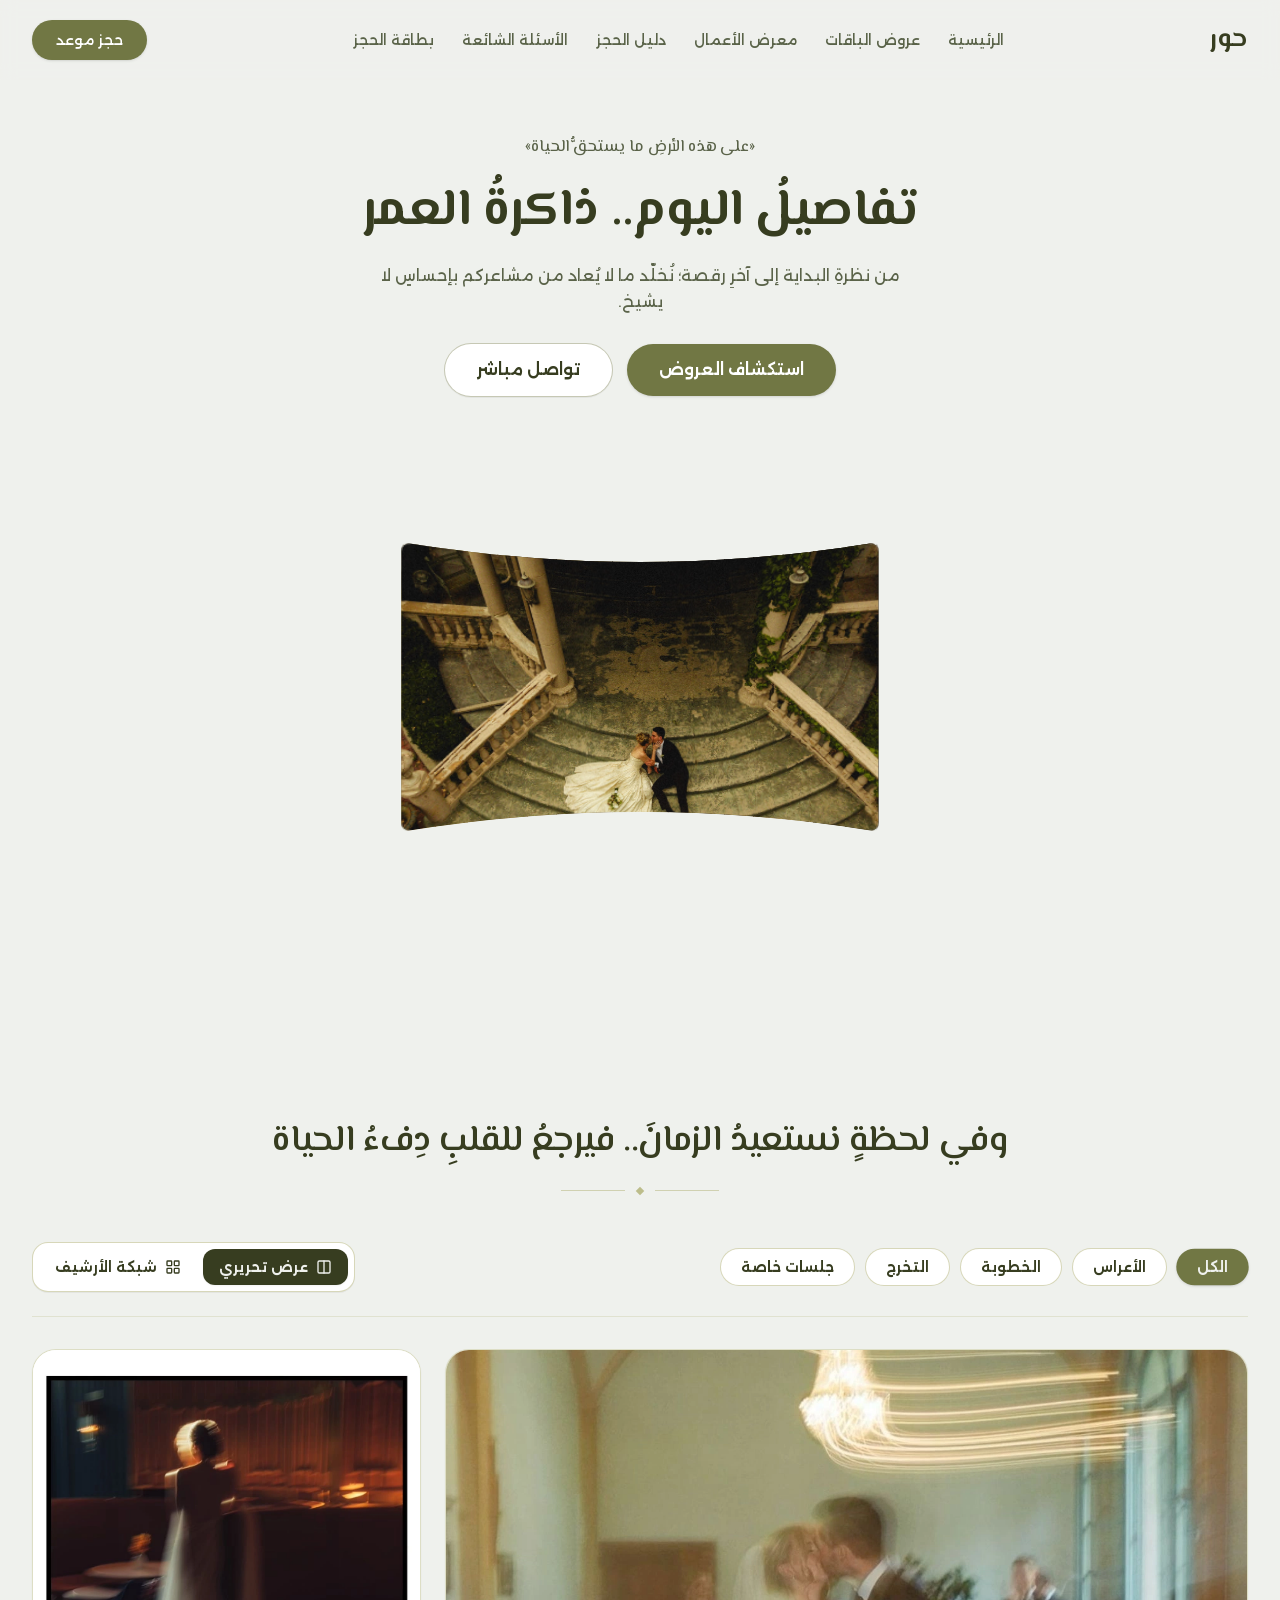
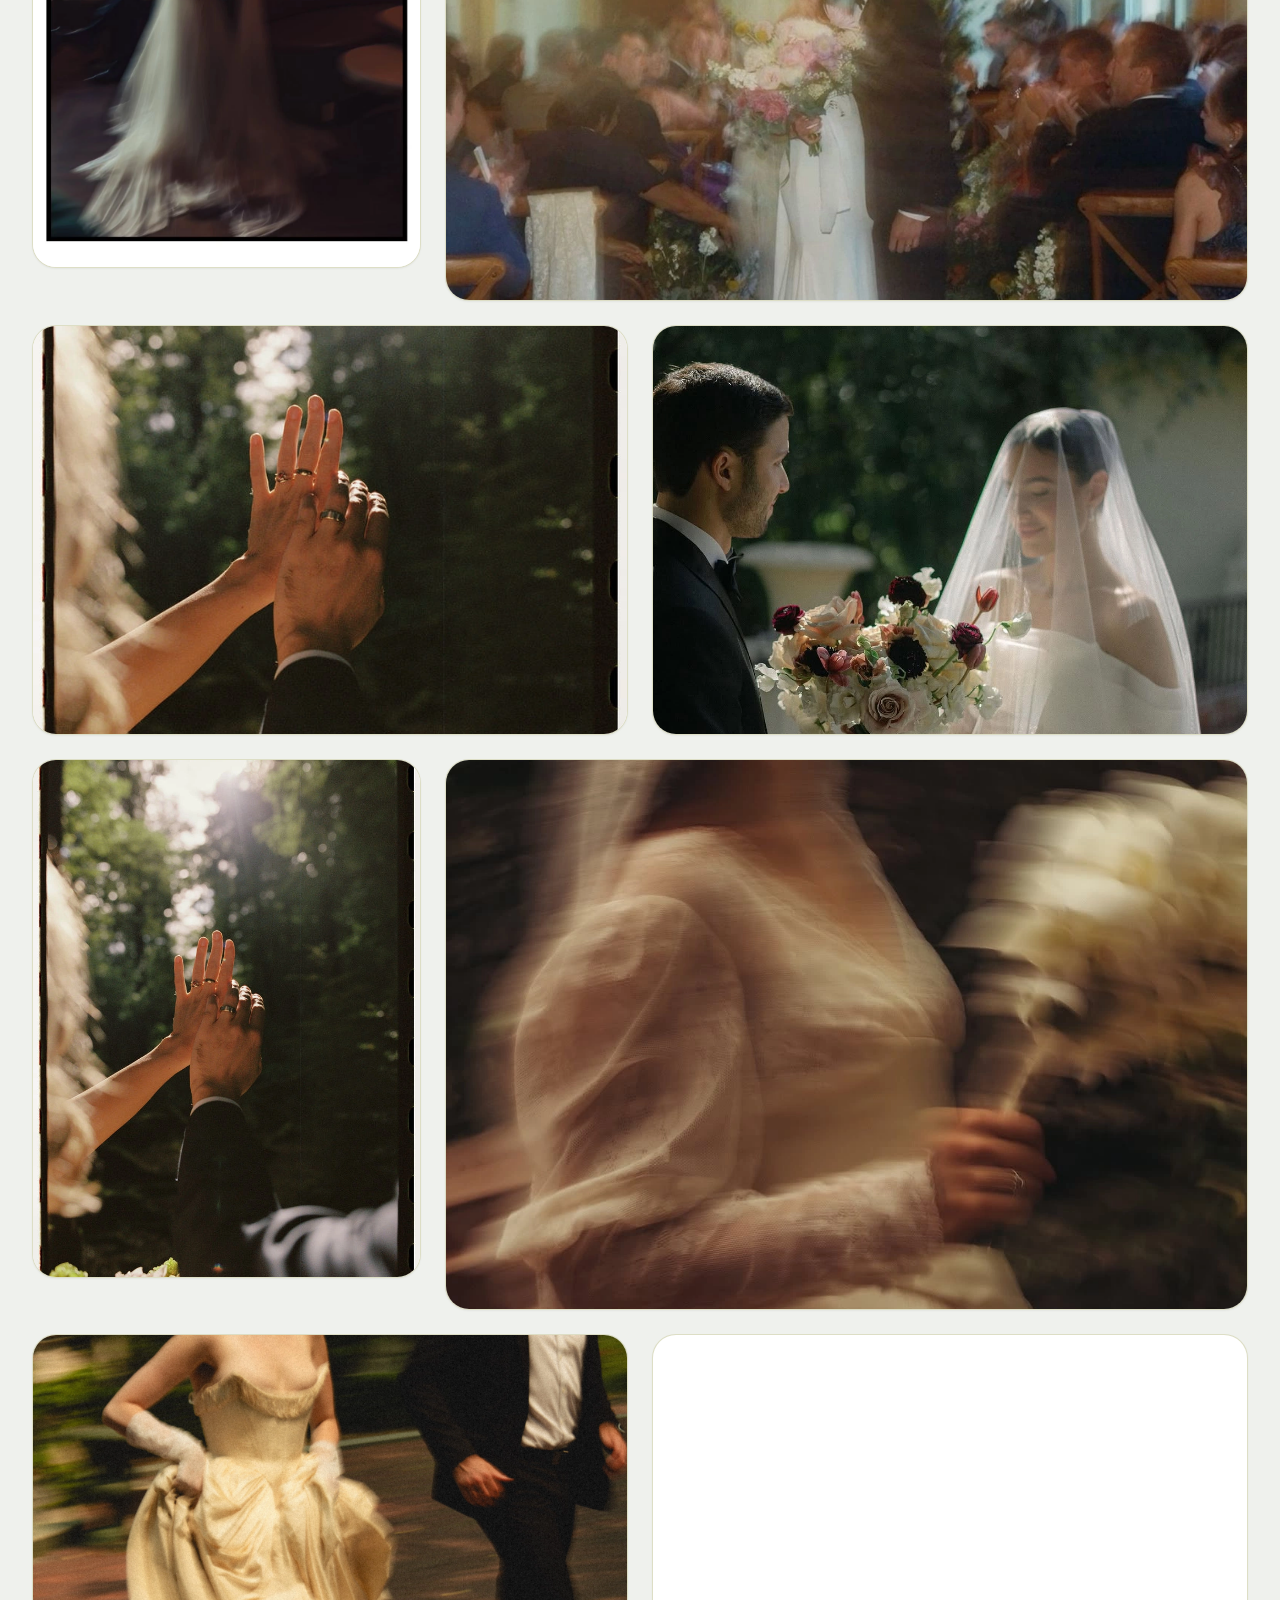
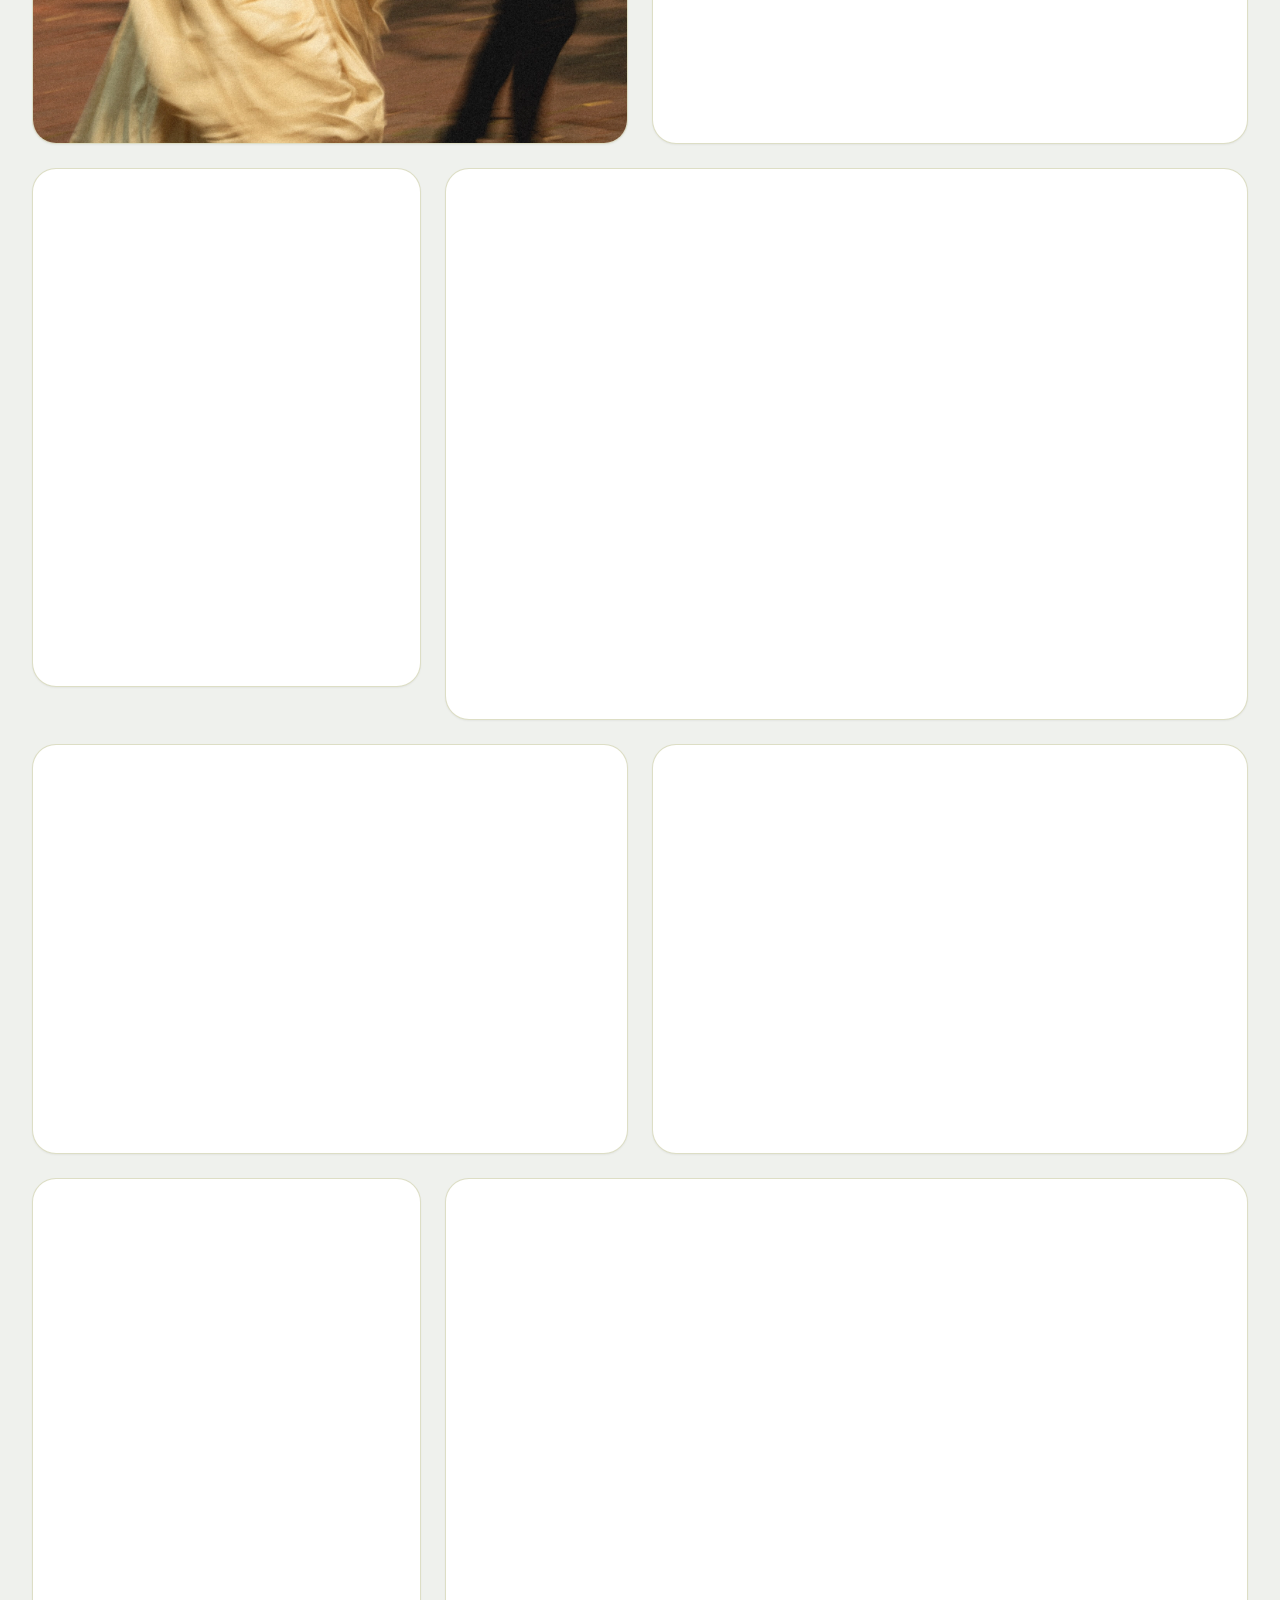
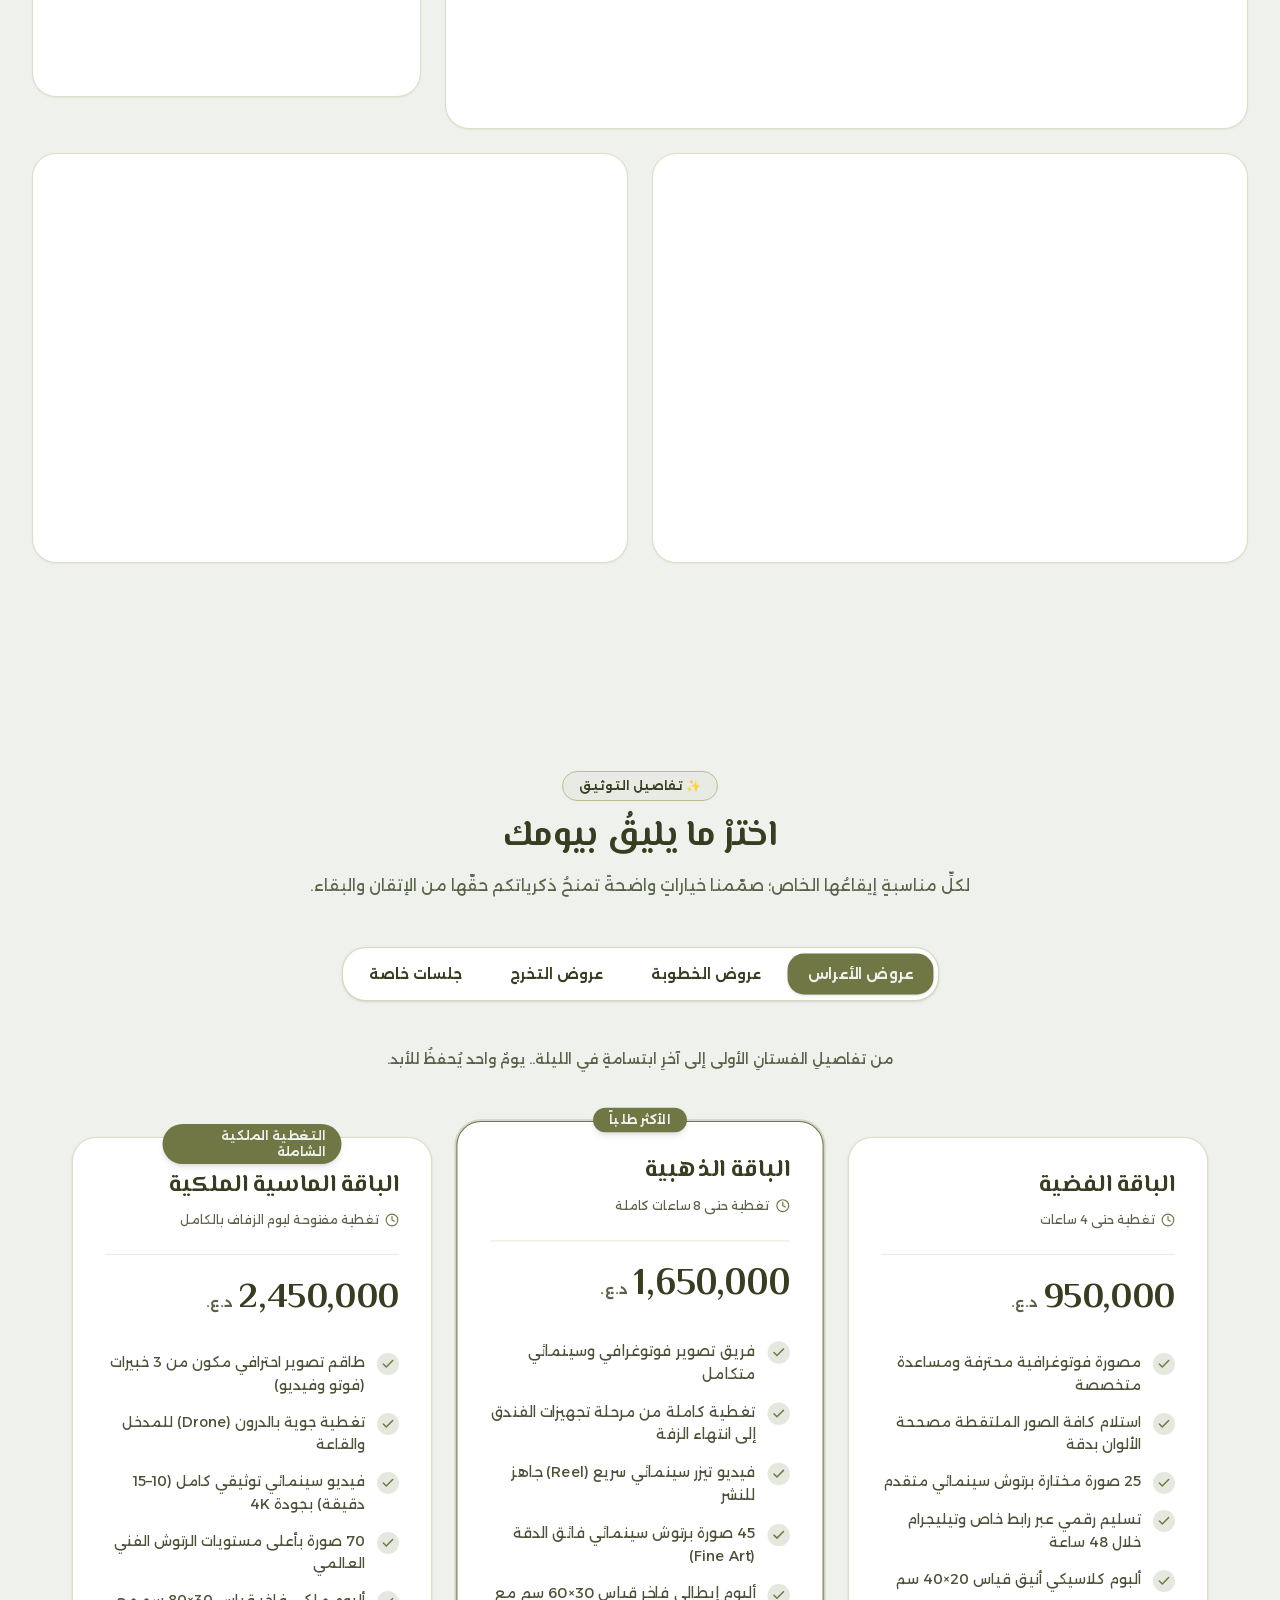
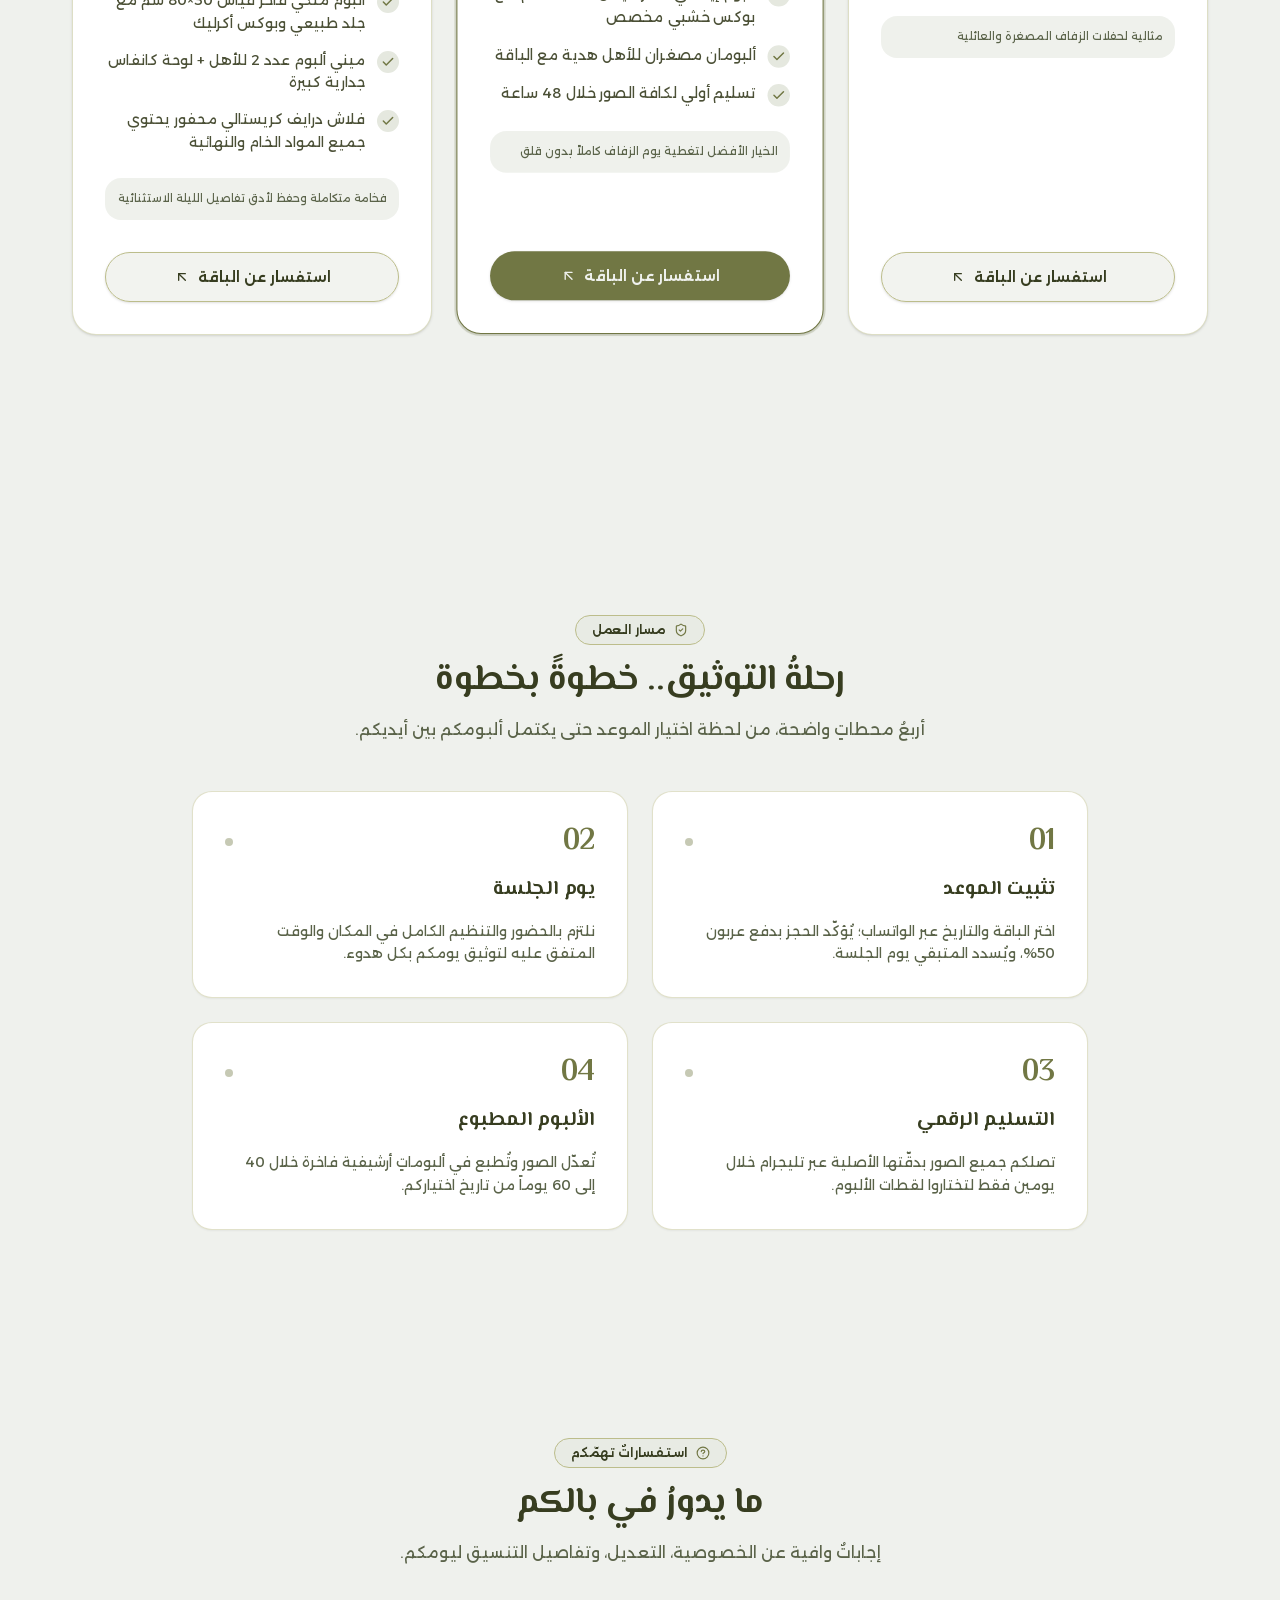
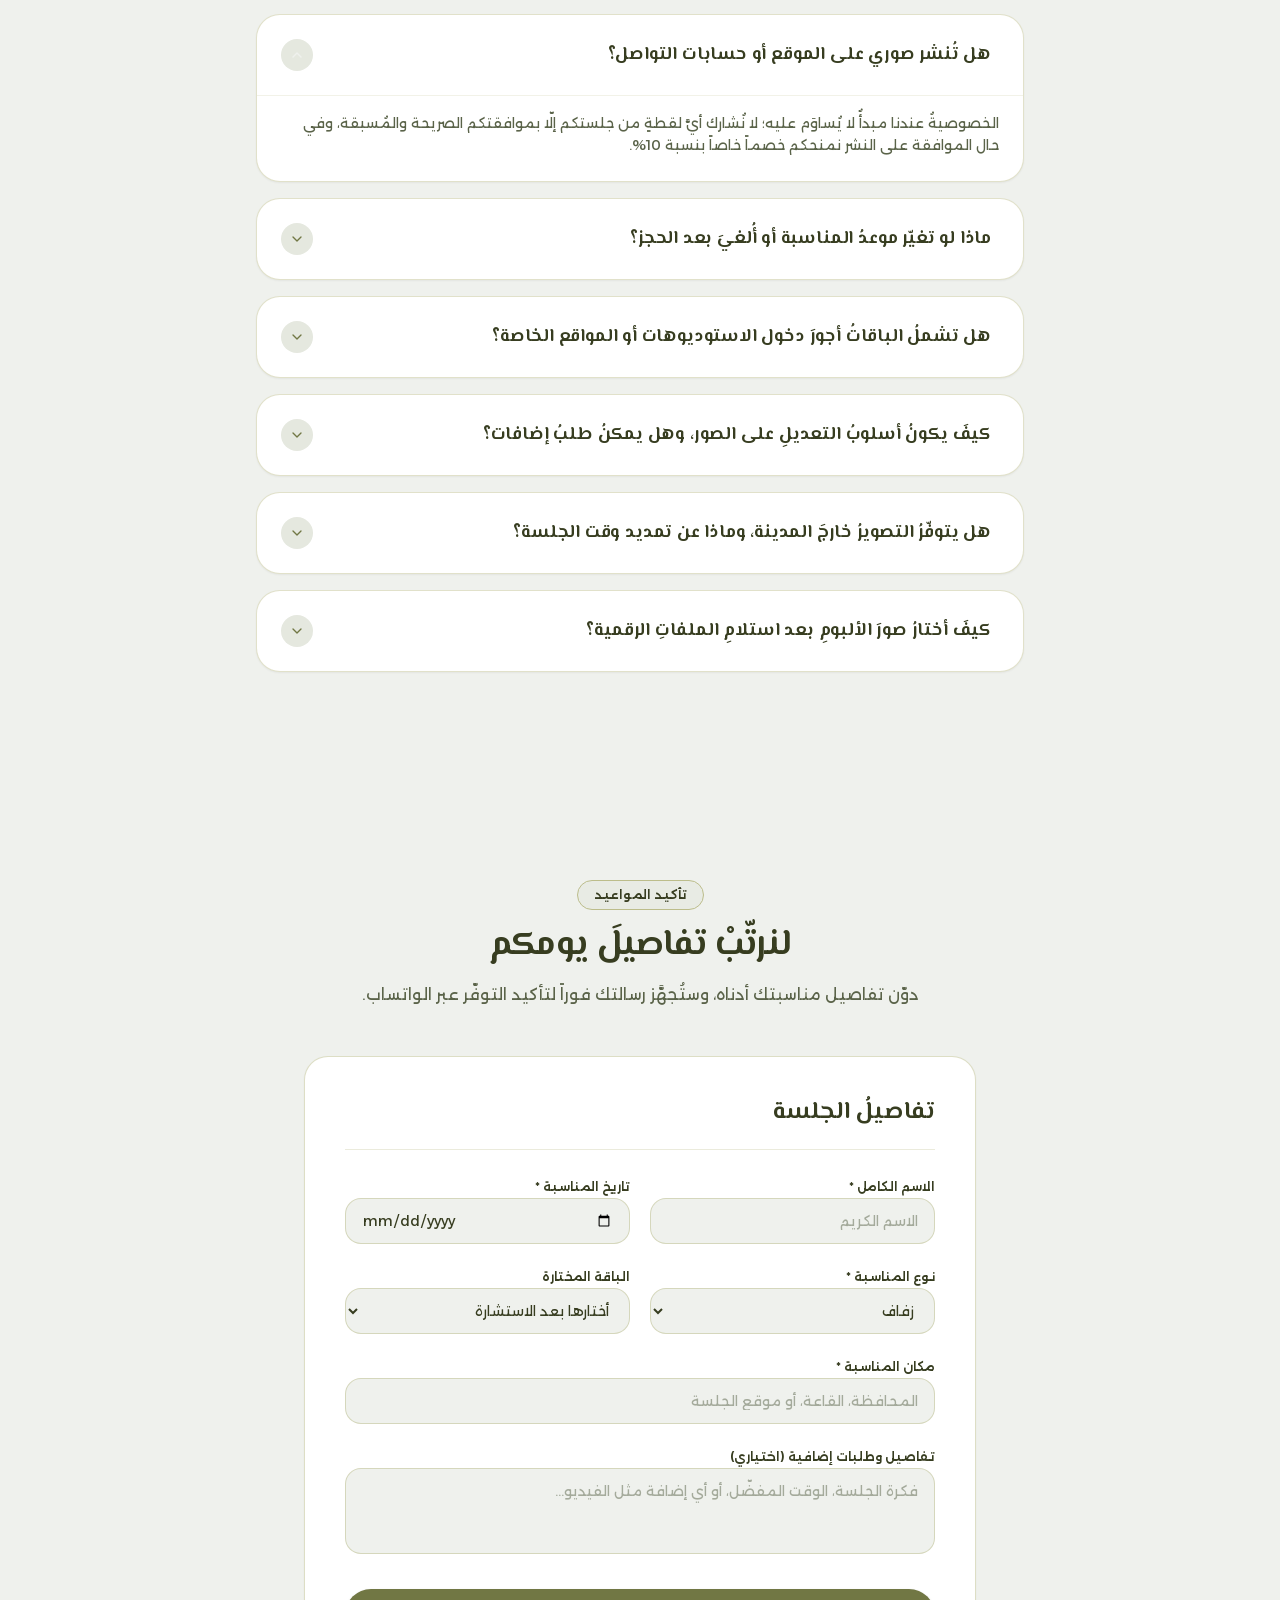
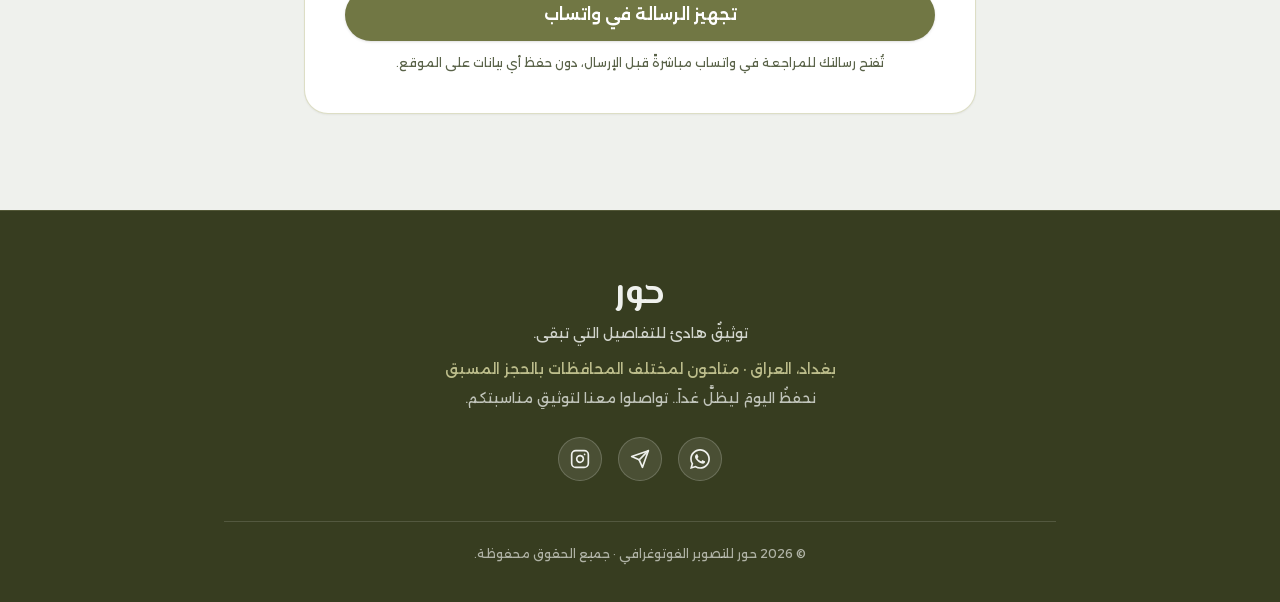
==== index.html @ d2775252 "Update live site: clean gallery and working mobile nav" ====
<!DOCTYPE html><html lang="ar" dir="rtl" class="ZrkTgq_variable gNhGKq_variable h-full scroll-smooth antialiased"><head><meta charSet="utf-8"/><meta name="viewport" content="width=device-width, initial-scale=1"/><link rel="preload" href="/_next/static/media/06265ba6950e841c-s.p.1rne3a59172go.woff2" as="font" crossorigin="" type="font/woff2"/><link rel="preload" href="/_next/static/media/287c4719623b0d7c-s.p.10yd3ypge-a6n.woff2" as="font" crossorigin="" type="font/woff2"/><link rel="preload" href="/_next/static/media/aaff7fc5f30b6a02-s.p.1lef-am24b6cs.woff2" as="font" crossorigin="" type="font/woff2"/><link rel="preload" href="/_next/static/media/ae8a6189deba2b59-s.p.29a202atpp3ye.woff2" as="font" crossorigin="" type="font/woff2"/><link rel="preload" as="image" href="/images/hero-3.webp"/><link rel="preload" as="image" href="/images/hero-2.webp"/><link rel="preload" as="image" href="/images/hero-1.webp"/><link rel="stylesheet" href="/_next/static/chunks/247f8jxk3fxh0.css" data-precedence="next"/><link rel="preload" as="script" fetchPriority="low" href="/_next/static/chunks/0j1we3cwg31qe.js"/><script src="/_next/static/chunks/1cuyxw6v18rxx.js" async=""></script><script src="/_next/static/chunks/39_j1bdzreq0m.js" async=""></script><script src="/_next/static/chunks/turbopack-2u1d16houkiyo.js" async=""></script><script src="/_next/static/chunks/1ua2kfq9s-me6.js" async=""></script><script src="/_next/static/chunks/01xiwftib6om9.js" async=""></script><meta name="next-size-adjust" content=""/><title>حور | HUR · PHOTOGRAPHY</title><meta name="description" content="من نظرةِ البداية إلى آخرِ رقصة؛ نُخلّد ما لا يُعاد من مشاعركم بإحساسٍ لا يشيخ."/><meta name="author" content="حور"/><meta name="keywords" content="حور,تصوير أعراس,تصوير فوتوغرافي هادئ,استوديو تصوير,حِكايَةُ عُمْرٍ تُخلَّد,حور"/><meta property="og:title" content="حور · «على هذه الأرضِ ما يستحقُّ الحياة»"/><meta property="og:description" content="من نظرةِ البداية إلى آخرِ رقصة؛ نُخلّد ما لا يُعاد من مشاعركم بإحساسٍ لا يشيخ."/><meta property="og:locale" content="ar_IQ"/><meta property="og:type" content="website"/><meta name="twitter:card" content="summary"/><meta name="twitter:title" content="حور · «على هذه الأرضِ ما يستحقُّ الحياة»"/><meta name="twitter:description" content="من نظرةِ البداية إلى آخرِ رقصة؛ نُخلّد ما لا يُعاد من مشاعركم بإحساسٍ لا يشيخ."/><link rel="icon" href="/favicon.ico?favicon.117ezoe8m31dk.ico" sizes="48x48" type="image/x-icon"/><script src="/_next/static/chunks/0cz1d0mv5g_q7.js" noModule=""></script></head><body class="min-h-full flex flex-col font-body bg-[#EFF1ED] text-[#373D20] selection:bg-[#717744] selection:text-[#FFFFFF]"><div hidden=""><!--$--><!--/$--></div><div class="min-h-screen bg-[#EFF1ED] text-[#373D20] selection:bg-[#717744] selection:text-[#EFF1ED]"><header class="sticky top-0 z-50 w-full transition-all duration-300 bg-[#EFF1ED]/80 backdrop-blur-sm"><div class="max-w-7xl mx-auto flex h-20 items-center justify-between px-4 sm:px-8"><a href="#" class="font-heading text-[26px] font-bold tracking-tight text-[#373D20] transition-colors hover:text-[#717744] focus:outline-hidden focus-visible:ring-2 focus-visible:ring-[#717744] rounded-lg cursor-pointer">حور</a><nav class="hidden lg:flex items-center gap-7 text-sm font-medium text-[#5A6349]"><a href="#" class="relative py-1 transition-colors duration-200 hover:text-[#373D20] cursor-pointer">الرئيسية</a><a href="#pricing" class="relative py-1 transition-colors duration-200 hover:text-[#373D20] cursor-pointer">عروض الباقات</a><a href="#gallery" class="relative py-1 transition-colors duration-200 hover:text-[#373D20] cursor-pointer">معرض الأعمال</a><a href="#timeline" class="relative py-1 transition-colors duration-200 hover:text-[#373D20] cursor-pointer">دليل الحجز</a><a href="#faq" class="relative py-1 transition-colors duration-200 hover:text-[#373D20] cursor-pointer">الأسئلة الشائعة</a><a href="#inquiry" class="relative py-1 transition-colors duration-200 hover:text-[#373D20] cursor-pointer">بطاقة الحجز</a></nav><div class="flex items-center gap-3"><a href="#inquiry" class="inline-flex items-center justify-center rounded-full bg-[#717744] px-6 py-2.5 text-sm font-medium text-[#FFFFFF] shadow-sm transition-all duration-300 hover:bg-[#5B6135] hover:scale-105 active:scale-95 focus:outline-hidden focus-visible:ring-2 focus-visible:ring-[#717744] cursor-pointer">حجز موعد</a><button class="lg:hidden flex h-10 w-10 items-center justify-center rounded-full text-[#373D20] hover:bg-[#E5E8DF] transition-colors focus:outline-hidden cursor-pointer" aria-label="القائمة الرئيسية" aria-expanded="false"><svg xmlns="http://www.w3.org/2000/svg" width="24" height="24" viewBox="0 0 24 24" fill="none" stroke="currentColor" stroke-width="2" stroke-linecap="round" stroke-linejoin="round" class="lucide lucide-menu h-5 w-5" aria-hidden="true"><path d="M4 5h16"></path><path d="M4 12h16"></path><path d="M4 19h16"></path></svg></button></div></div></header><main class="max-w-7xl mx-auto px-4 sm:px-8 space-y-4"><section class="relative w-full pt-8 sm:pt-14 pb-12 sm:pb-16 text-center space-y-8 sm:space-y-10"><div class="max-w-3xl mx-auto px-4 space-y-4 sm:space-y-5"><p class="text-sm sm:text-base font-medium tracking-normal text-[#5A6349] font-heading select-none" style="opacity:0;transform:translateY(-8px)">«على هذه الأرضِ ما يستحقُّ الحياة»</p><h1 class="font-heading font-bold text-[#373D20] text-3xl sm:text-4xl md:text-[46px] lg:text-[52px] md:whitespace-nowrap leading-[1.22] tracking-tight" style="opacity:0;transform:translateY(14px)">تفاصيلُ اليوم.. ذاكرةُ العمر</h1><p class="max-w-[560px] mx-auto text-sm sm:text-base text-[#5A6349] leading-relaxed font-normal" style="opacity:0;transform:translateY(12px)">من نظرةِ البداية إلى آخرِ رقصة؛ نُخلّد ما لا يُعاد من مشاعركم بإحساسٍ لا يشيخ.</p><div class="flex flex-wrap items-center justify-center gap-3.5 pt-2" style="opacity:0;transform:scale(0.96)"><a href="#pricing" class="inline-flex items-center justify-center rounded-full bg-[#717744] px-8 py-3.5 text-sm sm:text-base font-semibold text-[#FFFFFF] shadow-sm transition-all duration-300 hover:bg-[#5B6135] hover:scale-105 active:scale-95 focus:outline-hidden focus-visible:ring-2 focus-visible:ring-[#717744]">استكشاف العروض</a><a href="#inquiry" class="inline-flex items-center justify-center rounded-full border border-[#717744]/40 bg-[#FFFFFF] px-8 py-3.5 text-sm sm:text-base font-semibold text-[#373D20] shadow-2xs transition-all duration-300 hover:bg-[#E5E8DF] hover:scale-105 active:scale-95 focus:outline-hidden focus-visible:ring-2 focus-visible:ring-[#717744]">تواصل مباشر</a></div></div><div dir="ltr" class="relative w-full overflow-hidden mt-6 sm:mt-10" style="opacity:0;transform:translateY(20px)"><div dir="ltr" class="relative overflow-hidden h-[360px] sm:h-[440px] md:h-[500px] w-full" style="container-type:size;direction:ltr"><style>@keyframes tgh-o-Ra6avb{from{transform:translateZ(27.116cqw) rotateY(-135.9146deg) translateZ(-27.116cqw)}to{transform:translateZ(27.116cqw) rotateY(135.9146deg) translateZ(-27.116cqw)}0%,5.9188%,94.0812%,100%{visibility:hidden}5.9198%,94.08019999999999%{visibility:visible}}@media(prefers-reduced-motion:reduce){.tgh-t-Ra6avb{animation-play-state:paused}}</style><div aria-hidden="true" dir="ltr" class="pointer-events-none absolute inset-0 transition-opacity duration-500" style="opacity:0;perspective:43.385cqw;perspective-origin:50% 50%;mask-image:linear-gradient(90deg,transparent,#000 12%,#000 88%,transparent);-webkit-mask-image:linear-gradient(90deg,transparent,#000 12%,#000 88%,transparent)"><div class="tgh-t-Ra6avb absolute" style="left:calc(50% - calc(0.8889 * min(50cqh, 30.9375cqw)));top:calc(50% - calc(0.5 * min(50cqh, 30.9375cqw)));width:calc(1.7778 * min(50cqh, 30.9375cqw));height:calc(1 * min(50cqh, 30.9375cqw));transform-style:preserve-3d;animation:tgh-o-Ra6avb 12s linear 0s infinite"><div class="absolute top-0 overflow-hidden bg-muted rounded-l-lg" style="left:calc(0.8333 * min(50cqh, 30.9375cqw));width:calc(calc(0.1111 * min(50cqh, 30.9375cqw)) + 1px);height:calc(1 * min(50cqh, 30.9375cqw));transform:translateZ(27.116cqw) rotateY(41.0866deg) translateZ(-27.116cqw)"><img src="/images/hero-3.webp" alt="لحظات الخطوبة وتبادل خواتم الزفاف" draggable="false" class="absolute top-0 max-w-none object-cover" loading="eager" style="left:calc(0 * min(50cqh, 30.9375cqw));width:calc(1.7778 * min(50cqh, 30.9375cqw));height:calc(1 * min(50cqh, 30.9375cqw))"/></div><div class="absolute top-0 overflow-hidden bg-muted" style="left:calc(0.8333 * min(50cqh, 30.9375cqw));width:calc(calc(0.1111 * min(50cqh, 30.9375cqw)) + 1px);height:calc(1 * min(50cqh, 30.9375cqw));transform:translateZ(27.116cqw) rotateY(35.6084deg) translateZ(-27.116cqw)"><img src="/images/hero-3.webp" alt="" draggable="false" class="absolute top-0 max-w-none object-cover" loading="eager" style="left:calc(-0.1111 * min(50cqh, 30.9375cqw));width:calc(1.7778 * min(50cqh, 30.9375cqw));height:calc(1 * min(50cqh, 30.9375cqw))"/></div><div class="absolute top-0 overflow-hidden bg-muted" style="left:calc(0.8333 * min(50cqh, 30.9375cqw));width:calc(calc(0.1111 * min(50cqh, 30.9375cqw)) + 1px);height:calc(1 * min(50cqh, 30.9375cqw));transform:translateZ(27.116cqw) rotateY(30.1302deg) translateZ(-27.116cqw)"><img src="/images/hero-3.webp" alt="" draggable="false" class="absolute top-0 max-w-none object-cover" loading="eager" style="left:calc(-0.2222 * min(50cqh, 30.9375cqw));width:calc(1.7778 * min(50cqh, 30.9375cqw));height:calc(1 * min(50cqh, 30.9375cqw))"/></div><div class="absolute top-0 overflow-hidden bg-muted" style="left:calc(0.8333 * min(50cqh, 30.9375cqw));width:calc(calc(0.1111 * min(50cqh, 30.9375cqw)) + 1px);height:calc(1 * min(50cqh, 30.9375cqw));transform:translateZ(27.116cqw) rotateY(24.6519deg) translateZ(-27.116cqw)"><img src="/images/hero-3.webp" alt="" draggable="false" class="absolute top-0 max-w-none object-cover" loading="eager" style="left:calc(-0.3333 * min(50cqh, 30.9375cqw));width:calc(1.7778 * min(50cqh, 30.9375cqw));height:calc(1 * min(50cqh, 30.9375cqw))"/></div><div class="absolute top-0 overflow-hidden bg-muted" style="left:calc(0.8333 * min(50cqh, 30.9375cqw));width:calc(calc(0.1111 * min(50cqh, 30.9375cqw)) + 1px);height:calc(1 * min(50cqh, 30.9375cqw));transform:translateZ(27.116cqw) rotateY(19.1737deg) translateZ(-27.116cqw)"><img src="/images/hero-3.webp" alt="" draggable="false" class="absolute top-0 max-w-none object-cover" loading="eager" style="left:calc(-0.4444 * min(50cqh, 30.9375cqw));width:calc(1.7778 * min(50cqh, 30.9375cqw));height:calc(1 * min(50cqh, 30.9375cqw))"/></div><div class="absolute top-0 overflow-hidden bg-muted" style="left:calc(0.8333 * min(50cqh, 30.9375cqw));width:calc(calc(0.1111 * min(50cqh, 30.9375cqw)) + 1px);height:calc(1 * min(50cqh, 30.9375cqw));transform:translateZ(27.116cqw) rotateY(13.6955deg) translateZ(-27.116cqw)"><img src="/images/hero-3.webp" alt="" draggable="false" class="absolute top-0 max-w-none object-cover" loading="eager" style="left:calc(-0.5556 * min(50cqh, 30.9375cqw));width:calc(1.7778 * min(50cqh, 30.9375cqw));height:calc(1 * min(50cqh, 30.9375cqw))"/></div><div class="absolute top-0 overflow-hidden bg-muted" style="left:calc(0.8333 * min(50cqh, 30.9375cqw));width:calc(calc(0.1111 * min(50cqh, 30.9375cqw)) + 1px);height:calc(1 * min(50cqh, 30.9375cqw));transform:translateZ(27.116cqw) rotateY(8.2173deg) translateZ(-27.116cqw)"><img src="/images/hero-3.webp" alt="" draggable="false" class="absolute top-0 max-w-none object-cover" loading="eager" style="left:calc(-0.6667 * min(50cqh, 30.9375cqw));width:calc(1.7778 * min(50cqh, 30.9375cqw));height:calc(1 * min(50cqh, 30.9375cqw))"/></div><div class="absolute top-0 overflow-hidden bg-muted" style="left:calc(0.8333 * min(50cqh, 30.9375cqw));width:calc(calc(0.1111 * min(50cqh, 30.9375cqw)) + 1px);height:calc(1 * min(50cqh, 30.9375cqw));transform:translateZ(27.116cqw) rotateY(2.7391deg) translateZ(-27.116cqw)"><img src="/images/hero-3.webp" alt="" draggable="false" class="absolute top-0 max-w-none object-cover" loading="eager" style="left:calc(-0.7778 * min(50cqh, 30.9375cqw));width:calc(1.7778 * min(50cqh, 30.9375cqw));height:calc(1 * min(50cqh, 30.9375cqw))"/></div><div class="absolute top-0 overflow-hidden bg-muted" style="left:calc(0.8333 * min(50cqh, 30.9375cqw));width:calc(calc(0.1111 * min(50cqh, 30.9375cqw)) + 1px);height:calc(1 * min(50cqh, 30.9375cqw));transform:translateZ(27.116cqw) rotateY(-2.7391deg) translateZ(-27.116cqw)"><img src="/images/hero-3.webp" alt="" draggable="false" class="absolute top-0 max-w-none object-cover" loading="eager" style="left:calc(-0.8889 * min(50cqh, 30.9375cqw));width:calc(1.7778 * min(50cqh, 30.9375cqw));height:calc(1 * min(50cqh, 30.9375cqw))"/></div><div class="absolute top-0 overflow-hidden bg-muted" style="left:calc(0.8333 * min(50cqh, 30.9375cqw));width:calc(calc(0.1111 * min(50cqh, 30.9375cqw)) + 1px);height:calc(1 * min(50cqh, 30.9375cqw));transform:translateZ(27.116cqw) rotateY(-8.2173deg) translateZ(-27.116cqw)"><img src="/images/hero-3.webp" alt="" draggable="false" class="absolute top-0 max-w-none object-cover" loading="eager" style="left:calc(-1 * min(50cqh, 30.9375cqw));width:calc(1.7778 * min(50cqh, 30.9375cqw));height:calc(1 * min(50cqh, 30.9375cqw))"/></div><div class="absolute top-0 overflow-hidden bg-muted" style="left:calc(0.8333 * min(50cqh, 30.9375cqw));width:calc(calc(0.1111 * min(50cqh, 30.9375cqw)) + 1px);height:calc(1 * min(50cqh, 30.9375cqw));transform:translateZ(27.116cqw) rotateY(-13.6955deg) translateZ(-27.116cqw)"><img src="/images/hero-3.webp" alt="" draggable="false" class="absolute top-0 max-w-none object-cover" loading="eager" style="left:calc(-1.1111 * min(50cqh, 30.9375cqw));width:calc(1.7778 * min(50cqh, 30.9375cqw));height:calc(1 * min(50cqh, 30.9375cqw))"/></div><div class="absolute top-0 overflow-hidden bg-muted" style="left:calc(0.8333 * min(50cqh, 30.9375cqw));width:calc(calc(0.1111 * min(50cqh, 30.9375cqw)) + 1px);height:calc(1 * min(50cqh, 30.9375cqw));transform:translateZ(27.116cqw) rotateY(-19.1737deg) translateZ(-27.116cqw)"><img src="/images/hero-3.webp" alt="" draggable="false" class="absolute top-0 max-w-none object-cover" loading="eager" style="left:calc(-1.2222 * min(50cqh, 30.9375cqw));width:calc(1.7778 * min(50cqh, 30.9375cqw));height:calc(1 * min(50cqh, 30.9375cqw))"/></div><div class="absolute top-0 overflow-hidden bg-muted" style="left:calc(0.8333 * min(50cqh, 30.9375cqw));width:calc(calc(0.1111 * min(50cqh, 30.9375cqw)) + 1px);height:calc(1 * min(50cqh, 30.9375cqw));transform:translateZ(27.116cqw) rotateY(-24.6519deg) translateZ(-27.116cqw)"><img src="/images/hero-3.webp" alt="" draggable="false" class="absolute top-0 max-w-none object-cover" loading="eager" style="left:calc(-1.3333 * min(50cqh, 30.9375cqw));width:calc(1.7778 * min(50cqh, 30.9375cqw));height:calc(1 * min(50cqh, 30.9375cqw))"/></div><div class="absolute top-0 overflow-hidden bg-muted" style="left:calc(0.8333 * min(50cqh, 30.9375cqw));width:calc(calc(0.1111 * min(50cqh, 30.9375cqw)) + 1px);height:calc(1 * min(50cqh, 30.9375cqw));transform:translateZ(27.116cqw) rotateY(-30.1302deg) translateZ(-27.116cqw)"><img src="/images/hero-3.webp" alt="" draggable="false" class="absolute top-0 max-w-none object-cover" loading="eager" style="left:calc(-1.4444 * min(50cqh, 30.9375cqw));width:calc(1.7778 * min(50cqh, 30.9375cqw));height:calc(1 * min(50cqh, 30.9375cqw))"/></div><div class="absolute top-0 overflow-hidden bg-muted" style="left:calc(0.8333 * min(50cqh, 30.9375cqw));width:calc(calc(0.1111 * min(50cqh, 30.9375cqw)) + 1px);height:calc(1 * min(50cqh, 30.9375cqw));transform:translateZ(27.116cqw) rotateY(-35.6084deg) translateZ(-27.116cqw)"><img src="/images/hero-3.webp" alt="" draggable="false" class="absolute top-0 max-w-none object-cover" loading="eager" style="left:calc(-1.5556 * min(50cqh, 30.9375cqw));width:calc(1.7778 * min(50cqh, 30.9375cqw));height:calc(1 * min(50cqh, 30.9375cqw))"/></div><div class="absolute top-0 overflow-hidden bg-muted rounded-r-lg" style="left:calc(0.8333 * min(50cqh, 30.9375cqw));width:calc(0.1111 * min(50cqh, 30.9375cqw));height:calc(1 * min(50cqh, 30.9375cqw));transform:translateZ(27.116cqw) rotateY(-41.0866deg) translateZ(-27.116cqw)"><img src="/images/hero-3.webp" alt="" draggable="false" class="absolute top-0 max-w-none object-cover" loading="eager" style="left:calc(-1.6667 * min(50cqh, 30.9375cqw));width:calc(1.7778 * min(50cqh, 30.9375cqw));height:calc(1 * min(50cqh, 30.9375cqw))"/></div></div><div class="tgh-t-Ra6avb absolute" style="left:calc(50% - calc(0.8889 * min(50cqh, 30.9375cqw)));top:calc(50% - calc(0.5 * min(50cqh, 30.9375cqw)));width:calc(1.7778 * min(50cqh, 30.9375cqw));height:calc(1 * min(50cqh, 30.9375cqw));transform-style:preserve-3d;animation:tgh-o-Ra6avb 12s linear -4s infinite"><div class="absolute top-0 overflow-hidden bg-muted rounded-l-lg" style="left:calc(0.8333 * min(50cqh, 30.9375cqw));width:calc(calc(0.1111 * min(50cqh, 30.9375cqw)) + 1px);height:calc(1 * min(50cqh, 30.9375cqw));transform:translateZ(27.116cqw) rotateY(41.0866deg) translateZ(-27.116cqw)"><img src="/images/hero-2.webp" alt="بورتريه عفوي طبيعي في الضوء الدافئ" draggable="false" class="absolute top-0 max-w-none object-cover" loading="eager" style="left:calc(0 * min(50cqh, 30.9375cqw));width:calc(1.7778 * min(50cqh, 30.9375cqw));height:calc(1 * min(50cqh, 30.9375cqw))"/></div><div class="absolute top-0 overflow-hidden bg-muted" style="left:calc(0.8333 * min(50cqh, 30.9375cqw));width:calc(calc(0.1111 * min(50cqh, 30.9375cqw)) + 1px);height:calc(1 * min(50cqh, 30.9375cqw));transform:translateZ(27.116cqw) rotateY(35.6084deg) translateZ(-27.116cqw)"><img src="/images/hero-2.webp" alt="" draggable="false" class="absolute top-0 max-w-none object-cover" loading="eager" style="left:calc(-0.1111 * min(50cqh, 30.9375cqw));width:calc(1.7778 * min(50cqh, 30.9375cqw));height:calc(1 * min(50cqh, 30.9375cqw))"/></div><div class="absolute top-0 overflow-hidden bg-muted" style="left:calc(0.8333 * min(50cqh, 30.9375cqw));width:calc(calc(0.1111 * min(50cqh, 30.9375cqw)) + 1px);height:calc(1 * min(50cqh, 30.9375cqw));transform:translateZ(27.116cqw) rotateY(30.1302deg) translateZ(-27.116cqw)"><img src="/images/hero-2.webp" alt="" draggable="false" class="absolute top-0 max-w-none object-cover" loading="eager" style="left:calc(-0.2222 * min(50cqh, 30.9375cqw));width:calc(1.7778 * min(50cqh, 30.9375cqw));height:calc(1 * min(50cqh, 30.9375cqw))"/></div><div class="absolute top-0 overflow-hidden bg-muted" style="left:calc(0.8333 * min(50cqh, 30.9375cqw));width:calc(calc(0.1111 * min(50cqh, 30.9375cqw)) + 1px);height:calc(1 * min(50cqh, 30.9375cqw));transform:translateZ(27.116cqw) rotateY(24.6519deg) translateZ(-27.116cqw)"><img src="/images/hero-2.webp" alt="" draggable="false" class="absolute top-0 max-w-none object-cover" loading="eager" style="left:calc(-0.3333 * min(50cqh, 30.9375cqw));width:calc(1.7778 * min(50cqh, 30.9375cqw));height:calc(1 * min(50cqh, 30.9375cqw))"/></div><div class="absolute top-0 overflow-hidden bg-muted" style="left:calc(0.8333 * min(50cqh, 30.9375cqw));width:calc(calc(0.1111 * min(50cqh, 30.9375cqw)) + 1px);height:calc(1 * min(50cqh, 30.9375cqw));transform:translateZ(27.116cqw) rotateY(19.1737deg) translateZ(-27.116cqw)"><img src="/images/hero-2.webp" alt="" draggable="false" class="absolute top-0 max-w-none object-cover" loading="eager" style="left:calc(-0.4444 * min(50cqh, 30.9375cqw));width:calc(1.7778 * min(50cqh, 30.9375cqw));height:calc(1 * min(50cqh, 30.9375cqw))"/></div><div class="absolute top-0 overflow-hidden bg-muted" style="left:calc(0.8333 * min(50cqh, 30.9375cqw));width:calc(calc(0.1111 * min(50cqh, 30.9375cqw)) + 1px);height:calc(1 * min(50cqh, 30.9375cqw));transform:translateZ(27.116cqw) rotateY(13.6955deg) translateZ(-27.116cqw)"><img src="/images/hero-2.webp" alt="" draggable="false" class="absolute top-0 max-w-none object-cover" loading="eager" style="left:calc(-0.5556 * min(50cqh, 30.9375cqw));width:calc(1.7778 * min(50cqh, 30.9375cqw));height:calc(1 * min(50cqh, 30.9375cqw))"/></div><div class="absolute top-0 overflow-hidden bg-muted" style="left:calc(0.8333 * min(50cqh, 30.9375cqw));width:calc(calc(0.1111 * min(50cqh, 30.9375cqw)) + 1px);height:calc(1 * min(50cqh, 30.9375cqw));transform:translateZ(27.116cqw) rotateY(8.2173deg) translateZ(-27.116cqw)"><img src="/images/hero-2.webp" alt="" draggable="false" class="absolute top-0 max-w-none object-cover" loading="eager" style="left:calc(-0.6667 * min(50cqh, 30.9375cqw));width:calc(1.7778 * min(50cqh, 30.9375cqw));height:calc(1 * min(50cqh, 30.9375cqw))"/></div><div class="absolute top-0 overflow-hidden bg-muted" style="left:calc(0.8333 * min(50cqh, 30.9375cqw));width:calc(calc(0.1111 * min(50cqh, 30.9375cqw)) + 1px);height:calc(1 * min(50cqh, 30.9375cqw));transform:translateZ(27.116cqw) rotateY(2.7391deg) translateZ(-27.116cqw)"><img src="/images/hero-2.webp" alt="" draggable="false" class="absolute top-0 max-w-none object-cover" loading="eager" style="left:calc(-0.7778 * min(50cqh, 30.9375cqw));width:calc(1.7778 * min(50cqh, 30.9375cqw));height:calc(1 * min(50cqh, 30.9375cqw))"/></div><div class="absolute top-0 overflow-hidden bg-muted" style="left:calc(0.8333 * min(50cqh, 30.9375cqw));width:calc(calc(0.1111 * min(50cqh, 30.9375cqw)) + 1px);height:calc(1 * min(50cqh, 30.9375cqw));transform:translateZ(27.116cqw) rotateY(-2.7391deg) translateZ(-27.116cqw)"><img src="/images/hero-2.webp" alt="" draggable="false" class="absolute top-0 max-w-none object-cover" loading="eager" style="left:calc(-0.8889 * min(50cqh, 30.9375cqw));width:calc(1.7778 * min(50cqh, 30.9375cqw));height:calc(1 * min(50cqh, 30.9375cqw))"/></div><div class="absolute top-0 overflow-hidden bg-muted" style="left:calc(0.8333 * min(50cqh, 30.9375cqw));width:calc(calc(0.1111 * min(50cqh, 30.9375cqw)) + 1px);height:calc(1 * min(50cqh, 30.9375cqw));transform:translateZ(27.116cqw) rotateY(-8.2173deg) translateZ(-27.116cqw)"><img src="/images/hero-2.webp" alt="" draggable="false" class="absolute top-0 max-w-none object-cover" loading="eager" style="left:calc(-1 * min(50cqh, 30.9375cqw));width:calc(1.7778 * min(50cqh, 30.9375cqw));height:calc(1 * min(50cqh, 30.9375cqw))"/></div><div class="absolute top-0 overflow-hidden bg-muted" style="left:calc(0.8333 * min(50cqh, 30.9375cqw));width:calc(calc(0.1111 * min(50cqh, 30.9375cqw)) + 1px);height:calc(1 * min(50cqh, 30.9375cqw));transform:translateZ(27.116cqw) rotateY(-13.6955deg) translateZ(-27.116cqw)"><img src="/images/hero-2.webp" alt="" draggable="false" class="absolute top-0 max-w-none object-cover" loading="eager" style="left:calc(-1.1111 * min(50cqh, 30.9375cqw));width:calc(1.7778 * min(50cqh, 30.9375cqw));height:calc(1 * min(50cqh, 30.9375cqw))"/></div><div class="absolute top-0 overflow-hidden bg-muted" style="left:calc(0.8333 * min(50cqh, 30.9375cqw));width:calc(calc(0.1111 * min(50cqh, 30.9375cqw)) + 1px);height:calc(1 * min(50cqh, 30.9375cqw));transform:translateZ(27.116cqw) rotateY(-19.1737deg) translateZ(-27.116cqw)"><img src="/images/hero-2.webp" alt="" draggable="false" class="absolute top-0 max-w-none object-cover" loading="eager" style="left:calc(-1.2222 * min(50cqh, 30.9375cqw));width:calc(1.7778 * min(50cqh, 30.9375cqw));height:calc(1 * min(50cqh, 30.9375cqw))"/></div><div class="absolute top-0 overflow-hidden bg-muted" style="left:calc(0.8333 * min(50cqh, 30.9375cqw));width:calc(calc(0.1111 * min(50cqh, 30.9375cqw)) + 1px);height:calc(1 * min(50cqh, 30.9375cqw));transform:translateZ(27.116cqw) rotateY(-24.6519deg) translateZ(-27.116cqw)"><img src="/images/hero-2.webp" alt="" draggable="false" class="absolute top-0 max-w-none object-cover" loading="eager" style="left:calc(-1.3333 * min(50cqh, 30.9375cqw));width:calc(1.7778 * min(50cqh, 30.9375cqw));height:calc(1 * min(50cqh, 30.9375cqw))"/></div><div class="absolute top-0 overflow-hidden bg-muted" style="left:calc(0.8333 * min(50cqh, 30.9375cqw));width:calc(calc(0.1111 * min(50cqh, 30.9375cqw)) + 1px);height:calc(1 * min(50cqh, 30.9375cqw));transform:translateZ(27.116cqw) rotateY(-30.1302deg) translateZ(-27.116cqw)"><img src="/images/hero-2.webp" alt="" draggable="false" class="absolute top-0 max-w-none object-cover" loading="eager" style="left:calc(-1.4444 * min(50cqh, 30.9375cqw));width:calc(1.7778 * min(50cqh, 30.9375cqw));height:calc(1 * min(50cqh, 30.9375cqw))"/></div><div class="absolute top-0 overflow-hidden bg-muted" style="left:calc(0.8333 * min(50cqh, 30.9375cqw));width:calc(calc(0.1111 * min(50cqh, 30.9375cqw)) + 1px);height:calc(1 * min(50cqh, 30.9375cqw));transform:translateZ(27.116cqw) rotateY(-35.6084deg) translateZ(-27.116cqw)"><img src="/images/hero-2.webp" alt="" draggable="false" class="absolute top-0 max-w-none object-cover" loading="eager" style="left:calc(-1.5556 * min(50cqh, 30.9375cqw));width:calc(1.7778 * min(50cqh, 30.9375cqw));height:calc(1 * min(50cqh, 30.9375cqw))"/></div><div class="absolute top-0 overflow-hidden bg-muted rounded-r-lg" style="left:calc(0.8333 * min(50cqh, 30.9375cqw));width:calc(0.1111 * min(50cqh, 30.9375cqw));height:calc(1 * min(50cqh, 30.9375cqw));transform:translateZ(27.116cqw) rotateY(-41.0866deg) translateZ(-27.116cqw)"><img src="/images/hero-2.webp" alt="" draggable="false" class="absolute top-0 max-w-none object-cover" loading="eager" style="left:calc(-1.6667 * min(50cqh, 30.9375cqw));width:calc(1.7778 * min(50cqh, 30.9375cqw));height:calc(1 * min(50cqh, 30.9375cqw))"/></div></div><div class="tgh-t-Ra6avb absolute" style="left:calc(50% - calc(0.8889 * min(50cqh, 30.9375cqw)));top:calc(50% - calc(0.5 * min(50cqh, 30.9375cqw)));width:calc(1.7778 * min(50cqh, 30.9375cqw));height:calc(1 * min(50cqh, 30.9375cqw));transform-style:preserve-3d;animation:tgh-o-Ra6avb 12s linear -8s infinite"><div class="absolute top-0 overflow-hidden bg-muted rounded-l-lg" style="left:calc(0.8333 * min(50cqh, 30.9375cqw));width:calc(calc(0.1111 * min(50cqh, 30.9375cqw)) + 1px);height:calc(1 * min(50cqh, 30.9375cqw));transform:translateZ(27.116cqw) rotateY(41.0866deg) translateZ(-27.116cqw)"><img src="/images/hero-1.webp" alt="توثيق فوتوغرافي رومانسي للعروسين" draggable="false" class="absolute top-0 max-w-none object-cover" loading="eager" style="left:calc(0 * min(50cqh, 30.9375cqw));width:calc(1.7778 * min(50cqh, 30.9375cqw));height:calc(1 * min(50cqh, 30.9375cqw))"/></div><div class="absolute top-0 overflow-hidden bg-muted" style="left:calc(0.8333 * min(50cqh, 30.9375cqw));width:calc(calc(0.1111 * min(50cqh, 30.9375cqw)) + 1px);height:calc(1 * min(50cqh, 30.9375cqw));transform:translateZ(27.116cqw) rotateY(35.6084deg) translateZ(-27.116cqw)"><img src="/images/hero-1.webp" alt="" draggable="false" class="absolute top-0 max-w-none object-cover" loading="eager" style="left:calc(-0.1111 * min(50cqh, 30.9375cqw));width:calc(1.7778 * min(50cqh, 30.9375cqw));height:calc(1 * min(50cqh, 30.9375cqw))"/></div><div class="absolute top-0 overflow-hidden bg-muted" style="left:calc(0.8333 * min(50cqh, 30.9375cqw));width:calc(calc(0.1111 * min(50cqh, 30.9375cqw)) + 1px);height:calc(1 * min(50cqh, 30.9375cqw));transform:translateZ(27.116cqw) rotateY(30.1302deg) translateZ(-27.116cqw)"><img src="/images/hero-1.webp" alt="" draggable="false" class="absolute top-0 max-w-none object-cover" loading="eager" style="left:calc(-0.2222 * min(50cqh, 30.9375cqw));width:calc(1.7778 * min(50cqh, 30.9375cqw));height:calc(1 * min(50cqh, 30.9375cqw))"/></div><div class="absolute top-0 overflow-hidden bg-muted" style="left:calc(0.8333 * min(50cqh, 30.9375cqw));width:calc(calc(0.1111 * min(50cqh, 30.9375cqw)) + 1px);height:calc(1 * min(50cqh, 30.9375cqw));transform:translateZ(27.116cqw) rotateY(24.6519deg) translateZ(-27.116cqw)"><img src="/images/hero-1.webp" alt="" draggable="false" class="absolute top-0 max-w-none object-cover" loading="eager" style="left:calc(-0.3333 * min(50cqh, 30.9375cqw));width:calc(1.7778 * min(50cqh, 30.9375cqw));height:calc(1 * min(50cqh, 30.9375cqw))"/></div><div class="absolute top-0 overflow-hidden bg-muted" style="left:calc(0.8333 * min(50cqh, 30.9375cqw));width:calc(calc(0.1111 * min(50cqh, 30.9375cqw)) + 1px);height:calc(1 * min(50cqh, 30.9375cqw));transform:translateZ(27.116cqw) rotateY(19.1737deg) translateZ(-27.116cqw)"><img src="/images/hero-1.webp" alt="" draggable="false" class="absolute top-0 max-w-none object-cover" loading="eager" style="left:calc(-0.4444 * min(50cqh, 30.9375cqw));width:calc(1.7778 * min(50cqh, 30.9375cqw));height:calc(1 * min(50cqh, 30.9375cqw))"/></div><div class="absolute top-0 overflow-hidden bg-muted" style="left:calc(0.8333 * min(50cqh, 30.9375cqw));width:calc(calc(0.1111 * min(50cqh, 30.9375cqw)) + 1px);height:calc(1 * min(50cqh, 30.9375cqw));transform:translateZ(27.116cqw) rotateY(13.6955deg) translateZ(-27.116cqw)"><img src="/images/hero-1.webp" alt="" draggable="false" class="absolute top-0 max-w-none object-cover" loading="eager" style="left:calc(-0.5556 * min(50cqh, 30.9375cqw));width:calc(1.7778 * min(50cqh, 30.9375cqw));height:calc(1 * min(50cqh, 30.9375cqw))"/></div><div class="absolute top-0 overflow-hidden bg-muted" style="left:calc(0.8333 * min(50cqh, 30.9375cqw));width:calc(calc(0.1111 * min(50cqh, 30.9375cqw)) + 1px);height:calc(1 * min(50cqh, 30.9375cqw));transform:translateZ(27.116cqw) rotateY(8.2173deg) translateZ(-27.116cqw)"><img src="/images/hero-1.webp" alt="" draggable="false" class="absolute top-0 max-w-none object-cover" loading="eager" style="left:calc(-0.6667 * min(50cqh, 30.9375cqw));width:calc(1.7778 * min(50cqh, 30.9375cqw));height:calc(1 * min(50cqh, 30.9375cqw))"/></div><div class="absolute top-0 overflow-hidden bg-muted" style="left:calc(0.8333 * min(50cqh, 30.9375cqw));width:calc(calc(0.1111 * min(50cqh, 30.9375cqw)) + 1px);height:calc(1 * min(50cqh, 30.9375cqw));transform:translateZ(27.116cqw) rotateY(2.7391deg) translateZ(-27.116cqw)"><img src="/images/hero-1.webp" alt="" draggable="false" class="absolute top-0 max-w-none object-cover" loading="eager" style="left:calc(-0.7778 * min(50cqh, 30.9375cqw));width:calc(1.7778 * min(50cqh, 30.9375cqw));height:calc(1 * min(50cqh, 30.9375cqw))"/></div><div class="absolute top-0 overflow-hidden bg-muted" style="left:calc(0.8333 * min(50cqh, 30.9375cqw));width:calc(calc(0.1111 * min(50cqh, 30.9375cqw)) + 1px);height:calc(1 * min(50cqh, 30.9375cqw));transform:translateZ(27.116cqw) rotateY(-2.7391deg) translateZ(-27.116cqw)"><img src="/images/hero-1.webp" alt="" draggable="false" class="absolute top-0 max-w-none object-cover" loading="eager" style="left:calc(-0.8889 * min(50cqh, 30.9375cqw));width:calc(1.7778 * min(50cqh, 30.9375cqw));height:calc(1 * min(50cqh, 30.9375cqw))"/></div><div class="absolute top-0 overflow-hidden bg-muted" style="left:calc(0.8333 * min(50cqh, 30.9375cqw));width:calc(calc(0.1111 * min(50cqh, 30.9375cqw)) + 1px);height:calc(1 * min(50cqh, 30.9375cqw));transform:translateZ(27.116cqw) rotateY(-8.2173deg) translateZ(-27.116cqw)"><img src="/images/hero-1.webp" alt="" draggable="false" class="absolute top-0 max-w-none object-cover" loading="eager" style="left:calc(-1 * min(50cqh, 30.9375cqw));width:calc(1.7778 * min(50cqh, 30.9375cqw));height:calc(1 * min(50cqh, 30.9375cqw))"/></div><div class="absolute top-0 overflow-hidden bg-muted" style="left:calc(0.8333 * min(50cqh, 30.9375cqw));width:calc(calc(0.1111 * min(50cqh, 30.9375cqw)) + 1px);height:calc(1 * min(50cqh, 30.9375cqw));transform:translateZ(27.116cqw) rotateY(-13.6955deg) translateZ(-27.116cqw)"><img src="/images/hero-1.webp" alt="" draggable="false" class="absolute top-0 max-w-none object-cover" loading="eager" style="left:calc(-1.1111 * min(50cqh, 30.9375cqw));width:calc(1.7778 * min(50cqh, 30.9375cqw));height:calc(1 * min(50cqh, 30.9375cqw))"/></div><div class="absolute top-0 overflow-hidden bg-muted" style="left:calc(0.8333 * min(50cqh, 30.9375cqw));width:calc(calc(0.1111 * min(50cqh, 30.9375cqw)) + 1px);height:calc(1 * min(50cqh, 30.9375cqw));transform:translateZ(27.116cqw) rotateY(-19.1737deg) translateZ(-27.116cqw)"><img src="/images/hero-1.webp" alt="" draggable="false" class="absolute top-0 max-w-none object-cover" loading="eager" style="left:calc(-1.2222 * min(50cqh, 30.9375cqw));width:calc(1.7778 * min(50cqh, 30.9375cqw));height:calc(1 * min(50cqh, 30.9375cqw))"/></div><div class="absolute top-0 overflow-hidden bg-muted" style="left:calc(0.8333 * min(50cqh, 30.9375cqw));width:calc(calc(0.1111 * min(50cqh, 30.9375cqw)) + 1px);height:calc(1 * min(50cqh, 30.9375cqw));transform:translateZ(27.116cqw) rotateY(-24.6519deg) translateZ(-27.116cqw)"><img src="/images/hero-1.webp" alt="" draggable="false" class="absolute top-0 max-w-none object-cover" loading="eager" style="left:calc(-1.3333 * min(50cqh, 30.9375cqw));width:calc(1.7778 * min(50cqh, 30.9375cqw));height:calc(1 * min(50cqh, 30.9375cqw))"/></div><div class="absolute top-0 overflow-hidden bg-muted" style="left:calc(0.8333 * min(50cqh, 30.9375cqw));width:calc(calc(0.1111 * min(50cqh, 30.9375cqw)) + 1px);height:calc(1 * min(50cqh, 30.9375cqw));transform:translateZ(27.116cqw) rotateY(-30.1302deg) translateZ(-27.116cqw)"><img src="/images/hero-1.webp" alt="" draggable="false" class="absolute top-0 max-w-none object-cover" loading="eager" style="left:calc(-1.4444 * min(50cqh, 30.9375cqw));width:calc(1.7778 * min(50cqh, 30.9375cqw));height:calc(1 * min(50cqh, 30.9375cqw))"/></div><div class="absolute top-0 overflow-hidden bg-muted" style="left:calc(0.8333 * min(50cqh, 30.9375cqw));width:calc(calc(0.1111 * min(50cqh, 30.9375cqw)) + 1px);height:calc(1 * min(50cqh, 30.9375cqw));transform:translateZ(27.116cqw) rotateY(-35.6084deg) translateZ(-27.116cqw)"><img src="/images/hero-1.webp" alt="" draggable="false" class="absolute top-0 max-w-none object-cover" loading="eager" style="left:calc(-1.5556 * min(50cqh, 30.9375cqw));width:calc(1.7778 * min(50cqh, 30.9375cqw));height:calc(1 * min(50cqh, 30.9375cqw))"/></div><div class="absolute top-0 overflow-hidden bg-muted rounded-r-lg" style="left:calc(0.8333 * min(50cqh, 30.9375cqw));width:calc(0.1111 * min(50cqh, 30.9375cqw));height:calc(1 * min(50cqh, 30.9375cqw));transform:translateZ(27.116cqw) rotateY(-41.0866deg) translateZ(-27.116cqw)"><img src="/images/hero-1.webp" alt="" draggable="false" class="absolute top-0 max-w-none object-cover" loading="eager" style="left:calc(-1.6667 * min(50cqh, 30.9375cqw));width:calc(1.7778 * min(50cqh, 30.9375cqw));height:calc(1 * min(50cqh, 30.9375cqw))"/></div></div></div></div></div></section><section id="gallery" class="w-full py-16 sm:py-24 space-y-8 scroll-mt-20 sm:scroll-mt-24"><div class="text-center mx-auto max-w-3xl mb-12 space-y-4"><h2 class="font-heading text-2xl sm:text-3xl md:text-4xl font-semibold text-[#373D20] tracking-tight leading-relaxed">وفي لحظةٍ نستعيدُ الزمانَ.. فيرجعُ للقلبِ دِفءُ الحياة</h2><div class="flex items-center justify-center gap-3"><div class="h-[1px] w-12 sm:w-16 bg-[#BCBD8B]/60"></div><div class="h-1.5 w-1.5 rotate-45 bg-[#BCBD8B]"></div><div class="h-[1px] w-12 sm:w-16 bg-[#BCBD8B]/60"></div></div></div><div class="flex flex-col lg:flex-row lg:items-center justify-between gap-4 border-b border-[#BCBD8B]/30 pb-6"><div class="flex flex-wrap items-center gap-2 sm:gap-2.5"><button class="rounded-full px-5 py-2 text-xs sm:text-sm font-semibold transition-all duration-200 cursor-pointer bg-[#717744] text-[#EFF1ED] shadow-sm scale-102">الكل</button><button class="rounded-full px-5 py-2 text-xs sm:text-sm font-semibold transition-all duration-200 cursor-pointer border border-[#BCBD8B]/60 bg-[#FFFFFF] text-[#373D20] hover:bg-[#E5E8DF]">الأعراس</button><button class="rounded-full px-5 py-2 text-xs sm:text-sm font-semibold transition-all duration-200 cursor-pointer border border-[#BCBD8B]/60 bg-[#FFFFFF] text-[#373D20] hover:bg-[#E5E8DF]">الخطوبة</button><button class="rounded-full px-5 py-2 text-xs sm:text-sm font-semibold transition-all duration-200 cursor-pointer border border-[#BCBD8B]/60 bg-[#FFFFFF] text-[#373D20] hover:bg-[#E5E8DF]">التخرج</button><button class="rounded-full px-5 py-2 text-xs sm:text-sm font-semibold transition-all duration-200 cursor-pointer border border-[#BCBD8B]/60 bg-[#FFFFFF] text-[#373D20] hover:bg-[#E5E8DF]">جلسات خاصة</button></div><div class="inline-flex items-center gap-1.5 rounded-2xl border border-[#BCBD8B]/60 bg-[#FFFFFF] p-1.5 self-start lg:self-auto shadow-2xs"><button class="inline-flex items-center gap-2 rounded-xl px-4 py-2 text-xs sm:text-sm font-semibold transition-all cursor-pointer bg-[#373D20] text-[#EFF1ED] shadow-xs"><svg xmlns="http://www.w3.org/2000/svg" width="24" height="24" viewBox="0 0 24 24" fill="none" stroke="currentColor" stroke-width="2" stroke-linecap="round" stroke-linejoin="round" class="lucide lucide-columns-2 lucide-columns h-4 w-4" aria-hidden="true"><rect width="18" height="18" x="3" y="3" rx="2"></rect><path d="M12 3v18"></path></svg><span>عرض تحريري</span></button><button class="inline-flex items-center gap-2 rounded-xl px-4 py-2 text-xs sm:text-sm font-semibold transition-all cursor-pointer text-[#373D20] hover:bg-[#E5E8DF]"><svg xmlns="http://www.w3.org/2000/svg" width="24" height="24" viewBox="0 0 24 24" fill="none" stroke="currentColor" stroke-width="2" stroke-linecap="round" stroke-linejoin="round" class="lucide lucide-layout-grid h-4 w-4" aria-hidden="true"><rect width="7" height="7" x="3" y="3" rx="1"></rect><rect width="7" height="7" x="14" y="3" rx="1"></rect><rect width="7" height="7" x="14" y="14" rx="1"></rect><rect width="7" height="7" x="3" y="14" rx="1"></rect></svg><span>شبكة الأرشيف</span></button></div></div><div class="grid grid-cols-1 md:grid-cols-12 gap-6" style="opacity:0;transform:translateY(12px)"><div class="group relative overflow-hidden rounded-3xl border border-[#BCBD8B]/50 bg-[#FFFFFF] shadow-xs cursor-pointer md:col-span-8 aspect-[16/11]"><img src="/images/wed1.webp" alt="صورة من معرض الأعراس" class="h-full w-full object-cover object-center transition-transform duration-500 ease-out group-hover:scale-104" loading="lazy" decoding="async"/><div class="absolute inset-0 p-4 sm:p-5 flex items-start justify-between pointer-events-none opacity-0 transition-opacity duration-300 group-hover:opacity-100"><span class="rounded-full bg-[#373D20]/75 px-3 py-1 text-[11px] font-semibold text-[#EFF1ED] backdrop-blur-md shadow-xs">الأعراس</span><div class="flex h-8 w-8 items-center justify-center rounded-full bg-[#373D20]/75 backdrop-blur-md text-[#EFF1ED] shadow-xs"><svg xmlns="http://www.w3.org/2000/svg" width="24" height="24" viewBox="0 0 24 24" fill="none" stroke="currentColor" stroke-width="2" stroke-linecap="round" stroke-linejoin="round" class="lucide lucide-maximize-2 h-3.5 w-3.5" aria-hidden="true"><path d="M15 3h6v6"></path><path d="m21 3-7 7"></path><path d="m3 21 7-7"></path><path d="M9 21H3v-6"></path></svg></div></div></div><div class="group relative overflow-hidden rounded-3xl border border-[#BCBD8B]/50 bg-[#FFFFFF] shadow-xs cursor-pointer md:col-span-4 aspect-[3/4]"><img src="/images/wed2.webp" alt="صورة من معرض الأعراس" class="h-full w-full object-cover object-center transition-transform duration-500 ease-out group-hover:scale-104" loading="lazy" decoding="async"/><div class="absolute inset-0 p-4 sm:p-5 flex items-start justify-between pointer-events-none opacity-0 transition-opacity duration-300 group-hover:opacity-100"><span class="rounded-full bg-[#373D20]/75 px-3 py-1 text-[11px] font-semibold text-[#EFF1ED] backdrop-blur-md shadow-xs">الأعراس</span><div class="flex h-8 w-8 items-center justify-center rounded-full bg-[#373D20]/75 backdrop-blur-md text-[#EFF1ED] shadow-xs"><svg xmlns="http://www.w3.org/2000/svg" width="24" height="24" viewBox="0 0 24 24" fill="none" stroke="currentColor" stroke-width="2" stroke-linecap="round" stroke-linejoin="round" class="lucide lucide-maximize-2 h-3.5 w-3.5" aria-hidden="true"><path d="M15 3h6v6"></path><path d="m21 3-7 7"></path><path d="m3 21 7-7"></path><path d="M9 21H3v-6"></path></svg></div></div></div><div class="group relative overflow-hidden rounded-3xl border border-[#BCBD8B]/50 bg-[#FFFFFF] shadow-xs cursor-pointer md:col-span-6 aspect-[4/3] sm:aspect-[16/11]"><img src="/images/wed3.webp" alt="صورة من معرض الأعراس" class="h-full w-full object-cover object-center transition-transform duration-500 ease-out group-hover:scale-104" loading="lazy" decoding="async"/><div class="absolute inset-0 p-4 sm:p-5 flex items-start justify-between pointer-events-none opacity-0 transition-opacity duration-300 group-hover:opacity-100"><span class="rounded-full bg-[#373D20]/75 px-3 py-1 text-[11px] font-semibold text-[#EFF1ED] backdrop-blur-md shadow-xs">الأعراس</span><div class="flex h-8 w-8 items-center justify-center rounded-full bg-[#373D20]/75 backdrop-blur-md text-[#EFF1ED] shadow-xs"><svg xmlns="http://www.w3.org/2000/svg" width="24" height="24" viewBox="0 0 24 24" fill="none" stroke="currentColor" stroke-width="2" stroke-linecap="round" stroke-linejoin="round" class="lucide lucide-maximize-2 h-3.5 w-3.5" aria-hidden="true"><path d="M15 3h6v6"></path><path d="m21 3-7 7"></path><path d="m3 21 7-7"></path><path d="M9 21H3v-6"></path></svg></div></div></div><div class="group relative overflow-hidden rounded-3xl border border-[#BCBD8B]/50 bg-[#FFFFFF] shadow-xs cursor-pointer md:col-span-6 aspect-[4/3] sm:aspect-[16/11]"><img src="/images/wed4.webp" alt="صورة من معرض الأعراس" class="h-full w-full object-cover object-center transition-transform duration-500 ease-out group-hover:scale-104" loading="lazy" decoding="async"/><div class="absolute inset-0 p-4 sm:p-5 flex items-start justify-between pointer-events-none opacity-0 transition-opacity duration-300 group-hover:opacity-100"><span class="rounded-full bg-[#373D20]/75 px-3 py-1 text-[11px] font-semibold text-[#EFF1ED] backdrop-blur-md shadow-xs">الأعراس</span><div class="flex h-8 w-8 items-center justify-center rounded-full bg-[#373D20]/75 backdrop-blur-md text-[#EFF1ED] shadow-xs"><svg xmlns="http://www.w3.org/2000/svg" width="24" height="24" viewBox="0 0 24 24" fill="none" stroke="currentColor" stroke-width="2" stroke-linecap="round" stroke-linejoin="round" class="lucide lucide-maximize-2 h-3.5 w-3.5" aria-hidden="true"><path d="M15 3h6v6"></path><path d="m21 3-7 7"></path><path d="m3 21 7-7"></path><path d="M9 21H3v-6"></path></svg></div></div></div><div class="group relative overflow-hidden rounded-3xl border border-[#BCBD8B]/50 bg-[#FFFFFF] shadow-xs cursor-pointer md:col-span-8 aspect-[16/11]"><img src="/images/eng1.webp" alt="صورة من معرض الخطوبة" class="h-full w-full object-cover object-center transition-transform duration-500 ease-out group-hover:scale-104" loading="lazy" decoding="async"/><div class="absolute inset-0 p-4 sm:p-5 flex items-start justify-between pointer-events-none opacity-0 transition-opacity duration-300 group-hover:opacity-100"><span class="rounded-full bg-[#373D20]/75 px-3 py-1 text-[11px] font-semibold text-[#EFF1ED] backdrop-blur-md shadow-xs">الخطوبة</span><div class="flex h-8 w-8 items-center justify-center rounded-full bg-[#373D20]/75 backdrop-blur-md text-[#EFF1ED] shadow-xs"><svg xmlns="http://www.w3.org/2000/svg" width="24" height="24" viewBox="0 0 24 24" fill="none" stroke="currentColor" stroke-width="2" stroke-linecap="round" stroke-linejoin="round" class="lucide lucide-maximize-2 h-3.5 w-3.5" aria-hidden="true"><path d="M15 3h6v6"></path><path d="m21 3-7 7"></path><path d="m3 21 7-7"></path><path d="M9 21H3v-6"></path></svg></div></div></div><div class="group relative overflow-hidden rounded-3xl border border-[#BCBD8B]/50 bg-[#FFFFFF] shadow-xs cursor-pointer md:col-span-4 aspect-[3/4]"><img src="/images/eng2.webp" alt="صورة من معرض الخطوبة" class="h-full w-full object-cover object-center transition-transform duration-500 ease-out group-hover:scale-104" loading="lazy" decoding="async"/><div class="absolute inset-0 p-4 sm:p-5 flex items-start justify-between pointer-events-none opacity-0 transition-opacity duration-300 group-hover:opacity-100"><span class="rounded-full bg-[#373D20]/75 px-3 py-1 text-[11px] font-semibold text-[#EFF1ED] backdrop-blur-md shadow-xs">الخطوبة</span><div class="flex h-8 w-8 items-center justify-center rounded-full bg-[#373D20]/75 backdrop-blur-md text-[#EFF1ED] shadow-xs"><svg xmlns="http://www.w3.org/2000/svg" width="24" height="24" viewBox="0 0 24 24" fill="none" stroke="currentColor" stroke-width="2" stroke-linecap="round" stroke-linejoin="round" class="lucide lucide-maximize-2 h-3.5 w-3.5" aria-hidden="true"><path d="M15 3h6v6"></path><path d="m21 3-7 7"></path><path d="m3 21 7-7"></path><path d="M9 21H3v-6"></path></svg></div></div></div><div class="group relative overflow-hidden rounded-3xl border border-[#BCBD8B]/50 bg-[#FFFFFF] shadow-xs cursor-pointer md:col-span-6 aspect-[4/3] sm:aspect-[16/11]"><img src="/images/eng3.webp" alt="صورة من معرض الخطوبة" class="h-full w-full object-cover object-center transition-transform duration-500 ease-out group-hover:scale-104" loading="lazy" decoding="async"/><div class="absolute inset-0 p-4 sm:p-5 flex items-start justify-between pointer-events-none opacity-0 transition-opacity duration-300 group-hover:opacity-100"><span class="rounded-full bg-[#373D20]/75 px-3 py-1 text-[11px] font-semibold text-[#EFF1ED] backdrop-blur-md shadow-xs">الخطوبة</span><div class="flex h-8 w-8 items-center justify-center rounded-full bg-[#373D20]/75 backdrop-blur-md text-[#EFF1ED] shadow-xs"><svg xmlns="http://www.w3.org/2000/svg" width="24" height="24" viewBox="0 0 24 24" fill="none" stroke="currentColor" stroke-width="2" stroke-linecap="round" stroke-linejoin="round" class="lucide lucide-maximize-2 h-3.5 w-3.5" aria-hidden="true"><path d="M15 3h6v6"></path><path d="m21 3-7 7"></path><path d="m3 21 7-7"></path><path d="M9 21H3v-6"></path></svg></div></div></div><div class="group relative overflow-hidden rounded-3xl border border-[#BCBD8B]/50 bg-[#FFFFFF] shadow-xs cursor-pointer md:col-span-6 aspect-[4/3] sm:aspect-[16/11]"><img src="/images/eng4.webp" alt="صورة من معرض الخطوبة" class="h-full w-full object-cover object-center transition-transform duration-500 ease-out group-hover:scale-104" loading="lazy" decoding="async"/><div class="absolute inset-0 p-4 sm:p-5 flex items-start justify-between pointer-events-none opacity-0 transition-opacity duration-300 group-hover:opacity-100"><span class="rounded-full bg-[#373D20]/75 px-3 py-1 text-[11px] font-semibold text-[#EFF1ED] backdrop-blur-md shadow-xs">الخطوبة</span><div class="flex h-8 w-8 items-center justify-center rounded-full bg-[#373D20]/75 backdrop-blur-md text-[#EFF1ED] shadow-xs"><svg xmlns="http://www.w3.org/2000/svg" width="24" height="24" viewBox="0 0 24 24" fill="none" stroke="currentColor" stroke-width="2" stroke-linecap="round" stroke-linejoin="round" class="lucide lucide-maximize-2 h-3.5 w-3.5" aria-hidden="true"><path d="M15 3h6v6"></path><path d="m21 3-7 7"></path><path d="m3 21 7-7"></path><path d="M9 21H3v-6"></path></svg></div></div></div><div class="group relative overflow-hidden rounded-3xl border border-[#BCBD8B]/50 bg-[#FFFFFF] shadow-xs cursor-pointer md:col-span-8 aspect-[16/11]"><img src="/images/grad1.webp" alt="صورة من معرض التخرج" class="h-full w-full object-cover object-center transition-transform duration-500 ease-out group-hover:scale-104" loading="lazy" decoding="async"/><div class="absolute inset-0 p-4 sm:p-5 flex items-start justify-between pointer-events-none opacity-0 transition-opacity duration-300 group-hover:opacity-100"><span class="rounded-full bg-[#373D20]/75 px-3 py-1 text-[11px] font-semibold text-[#EFF1ED] backdrop-blur-md shadow-xs">التخرج</span><div class="flex h-8 w-8 items-center justify-center rounded-full bg-[#373D20]/75 backdrop-blur-md text-[#EFF1ED] shadow-xs"><svg xmlns="http://www.w3.org/2000/svg" width="24" height="24" viewBox="0 0 24 24" fill="none" stroke="currentColor" stroke-width="2" stroke-linecap="round" stroke-linejoin="round" class="lucide lucide-maximize-2 h-3.5 w-3.5" aria-hidden="true"><path d="M15 3h6v6"></path><path d="m21 3-7 7"></path><path d="m3 21 7-7"></path><path d="M9 21H3v-6"></path></svg></div></div></div><div class="group relative overflow-hidden rounded-3xl border border-[#BCBD8B]/50 bg-[#FFFFFF] shadow-xs cursor-pointer md:col-span-4 aspect-[3/4]"><img src="/images/grad2.webp" alt="صورة من معرض التخرج" class="h-full w-full object-cover object-center transition-transform duration-500 ease-out group-hover:scale-104" loading="lazy" decoding="async"/><div class="absolute inset-0 p-4 sm:p-5 flex items-start justify-between pointer-events-none opacity-0 transition-opacity duration-300 group-hover:opacity-100"><span class="rounded-full bg-[#373D20]/75 px-3 py-1 text-[11px] font-semibold text-[#EFF1ED] backdrop-blur-md shadow-xs">التخرج</span><div class="flex h-8 w-8 items-center justify-center rounded-full bg-[#373D20]/75 backdrop-blur-md text-[#EFF1ED] shadow-xs"><svg xmlns="http://www.w3.org/2000/svg" width="24" height="24" viewBox="0 0 24 24" fill="none" stroke="currentColor" stroke-width="2" stroke-linecap="round" stroke-linejoin="round" class="lucide lucide-maximize-2 h-3.5 w-3.5" aria-hidden="true"><path d="M15 3h6v6"></path><path d="m21 3-7 7"></path><path d="m3 21 7-7"></path><path d="M9 21H3v-6"></path></svg></div></div></div><div class="group relative overflow-hidden rounded-3xl border border-[#BCBD8B]/50 bg-[#FFFFFF] shadow-xs cursor-pointer md:col-span-6 aspect-[4/3] sm:aspect-[16/11]"><img src="/images/grad3.webp" alt="صورة من معرض التخرج" class="h-full w-full object-cover object-center transition-transform duration-500 ease-out group-hover:scale-104" loading="lazy" decoding="async"/><div class="absolute inset-0 p-4 sm:p-5 flex items-start justify-between pointer-events-none opacity-0 transition-opacity duration-300 group-hover:opacity-100"><span class="rounded-full bg-[#373D20]/75 px-3 py-1 text-[11px] font-semibold text-[#EFF1ED] backdrop-blur-md shadow-xs">التخرج</span><div class="flex h-8 w-8 items-center justify-center rounded-full bg-[#373D20]/75 backdrop-blur-md text-[#EFF1ED] shadow-xs"><svg xmlns="http://www.w3.org/2000/svg" width="24" height="24" viewBox="0 0 24 24" fill="none" stroke="currentColor" stroke-width="2" stroke-linecap="round" stroke-linejoin="round" class="lucide lucide-maximize-2 h-3.5 w-3.5" aria-hidden="true"><path d="M15 3h6v6"></path><path d="m21 3-7 7"></path><path d="m3 21 7-7"></path><path d="M9 21H3v-6"></path></svg></div></div></div><div class="group relative overflow-hidden rounded-3xl border border-[#BCBD8B]/50 bg-[#FFFFFF] shadow-xs cursor-pointer md:col-span-6 aspect-[4/3] sm:aspect-[16/11]"><img src="/images/grad4.webp" alt="صورة من معرض التخرج" class="h-full w-full object-cover object-center transition-transform duration-500 ease-out group-hover:scale-104" loading="lazy" decoding="async"/><div class="absolute inset-0 p-4 sm:p-5 flex items-start justify-between pointer-events-none opacity-0 transition-opacity duration-300 group-hover:opacity-100"><span class="rounded-full bg-[#373D20]/75 px-3 py-1 text-[11px] font-semibold text-[#EFF1ED] backdrop-blur-md shadow-xs">التخرج</span><div class="flex h-8 w-8 items-center justify-center rounded-full bg-[#373D20]/75 backdrop-blur-md text-[#EFF1ED] shadow-xs"><svg xmlns="http://www.w3.org/2000/svg" width="24" height="24" viewBox="0 0 24 24" fill="none" stroke="currentColor" stroke-width="2" stroke-linecap="round" stroke-linejoin="round" class="lucide lucide-maximize-2 h-3.5 w-3.5" aria-hidden="true"><path d="M15 3h6v6"></path><path d="m21 3-7 7"></path><path d="m3 21 7-7"></path><path d="M9 21H3v-6"></path></svg></div></div></div><div class="group relative overflow-hidden rounded-3xl border border-[#BCBD8B]/50 bg-[#FFFFFF] shadow-xs cursor-pointer md:col-span-8 aspect-[16/11]"><img src="/images/port1.webp" alt="صورة من معرض جلسات خاصة" class="h-full w-full object-cover object-center transition-transform duration-500 ease-out group-hover:scale-104" loading="lazy" decoding="async"/><div class="absolute inset-0 p-4 sm:p-5 flex items-start justify-between pointer-events-none opacity-0 transition-opacity duration-300 group-hover:opacity-100"><span class="rounded-full bg-[#373D20]/75 px-3 py-1 text-[11px] font-semibold text-[#EFF1ED] backdrop-blur-md shadow-xs">جلسات خاصة</span><div class="flex h-8 w-8 items-center justify-center rounded-full bg-[#373D20]/75 backdrop-blur-md text-[#EFF1ED] shadow-xs"><svg xmlns="http://www.w3.org/2000/svg" width="24" height="24" viewBox="0 0 24 24" fill="none" stroke="currentColor" stroke-width="2" stroke-linecap="round" stroke-linejoin="round" class="lucide lucide-maximize-2 h-3.5 w-3.5" aria-hidden="true"><path d="M15 3h6v6"></path><path d="m21 3-7 7"></path><path d="m3 21 7-7"></path><path d="M9 21H3v-6"></path></svg></div></div></div><div class="group relative overflow-hidden rounded-3xl border border-[#BCBD8B]/50 bg-[#FFFFFF] shadow-xs cursor-pointer md:col-span-4 aspect-[3/4]"><img src="/images/port2.webp" alt="صورة من معرض جلسات خاصة" class="h-full w-full object-cover object-center transition-transform duration-500 ease-out group-hover:scale-104" loading="lazy" decoding="async"/><div class="absolute inset-0 p-4 sm:p-5 flex items-start justify-between pointer-events-none opacity-0 transition-opacity duration-300 group-hover:opacity-100"><span class="rounded-full bg-[#373D20]/75 px-3 py-1 text-[11px] font-semibold text-[#EFF1ED] backdrop-blur-md shadow-xs">جلسات خاصة</span><div class="flex h-8 w-8 items-center justify-center rounded-full bg-[#373D20]/75 backdrop-blur-md text-[#EFF1ED] shadow-xs"><svg xmlns="http://www.w3.org/2000/svg" width="24" height="24" viewBox="0 0 24 24" fill="none" stroke="currentColor" stroke-width="2" stroke-linecap="round" stroke-linejoin="round" class="lucide lucide-maximize-2 h-3.5 w-3.5" aria-hidden="true"><path d="M15 3h6v6"></path><path d="m21 3-7 7"></path><path d="m3 21 7-7"></path><path d="M9 21H3v-6"></path></svg></div></div></div><div class="group relative overflow-hidden rounded-3xl border border-[#BCBD8B]/50 bg-[#FFFFFF] shadow-xs cursor-pointer md:col-span-6 aspect-[4/3] sm:aspect-[16/11]"><img src="/images/port3.webp" alt="صورة من معرض جلسات خاصة" class="h-full w-full object-cover object-center transition-transform duration-500 ease-out group-hover:scale-104" loading="lazy" decoding="async"/><div class="absolute inset-0 p-4 sm:p-5 flex items-start justify-between pointer-events-none opacity-0 transition-opacity duration-300 group-hover:opacity-100"><span class="rounded-full bg-[#373D20]/75 px-3 py-1 text-[11px] font-semibold text-[#EFF1ED] backdrop-blur-md shadow-xs">جلسات خاصة</span><div class="flex h-8 w-8 items-center justify-center rounded-full bg-[#373D20]/75 backdrop-blur-md text-[#EFF1ED] shadow-xs"><svg xmlns="http://www.w3.org/2000/svg" width="24" height="24" viewBox="0 0 24 24" fill="none" stroke="currentColor" stroke-width="2" stroke-linecap="round" stroke-linejoin="round" class="lucide lucide-maximize-2 h-3.5 w-3.5" aria-hidden="true"><path d="M15 3h6v6"></path><path d="m21 3-7 7"></path><path d="m3 21 7-7"></path><path d="M9 21H3v-6"></path></svg></div></div></div><div class="group relative overflow-hidden rounded-3xl border border-[#BCBD8B]/50 bg-[#FFFFFF] shadow-xs cursor-pointer md:col-span-6 aspect-[4/3] sm:aspect-[16/11]"><img src="/images/port4.webp" alt="صورة من معرض جلسات خاصة" class="h-full w-full object-cover object-center transition-transform duration-500 ease-out group-hover:scale-104" loading="lazy" decoding="async"/><div class="absolute inset-0 p-4 sm:p-5 flex items-start justify-between pointer-events-none opacity-0 transition-opacity duration-300 group-hover:opacity-100"><span class="rounded-full bg-[#373D20]/75 px-3 py-1 text-[11px] font-semibold text-[#EFF1ED] backdrop-blur-md shadow-xs">جلسات خاصة</span><div class="flex h-8 w-8 items-center justify-center rounded-full bg-[#373D20]/75 backdrop-blur-md text-[#EFF1ED] shadow-xs"><svg xmlns="http://www.w3.org/2000/svg" width="24" height="24" viewBox="0 0 24 24" fill="none" stroke="currentColor" stroke-width="2" stroke-linecap="round" stroke-linejoin="round" class="lucide lucide-maximize-2 h-3.5 w-3.5" aria-hidden="true"><path d="M15 3h6v6"></path><path d="m21 3-7 7"></path><path d="m3 21 7-7"></path><path d="M9 21H3v-6"></path></svg></div></div></div></div></section><section id="pricing" class="w-full py-16 sm:py-24 space-y-12 scroll-mt-20 sm:scroll-mt-24"><div class="text-center max-w-2xl mx-auto space-y-4"><div class="inline-flex items-center gap-2 rounded-full border border-[#BCBD8B] bg-[#E5E8DF]/60 px-4 py-1.5 text-xs font-semibold text-[#373D20]"><span>✨ تفاصيل التوثيق</span></div><h2 class="font-heading text-3xl sm:text-4xl font-bold tracking-tight text-[#373D20]">اخترْ ما يليقُ بيومك</h2><p class="text-sm sm:text-base text-[#5A6349] leading-relaxed">لكلِّ مناسبةٍ إيقاعُها الخاص؛ صمّمنا خياراتٍ واضحةً تمنحُ ذكرياتكم حقّها من الإتقان والبقاء.</p></div><div class="flex justify-center"><div class="inline-flex items-center gap-2 rounded-3xl border border-[#BCBD8B]/60 bg-[#FFFFFF] p-1.5 shadow-sm overflow-x-auto max-w-full"><button class="whitespace-nowrap rounded-2xl px-5 py-2.5 text-xs sm:text-sm font-semibold transition-all duration-300 bg-[#717744] text-[#EFF1ED] shadow-sm scale-102">عروض الأعراس</button><button class="whitespace-nowrap rounded-2xl px-5 py-2.5 text-xs sm:text-sm font-semibold transition-all duration-300 text-[#373D20] hover:bg-[#E5E8DF]">عروض الخطوبة</button><button class="whitespace-nowrap rounded-2xl px-5 py-2.5 text-xs sm:text-sm font-semibold transition-all duration-300 text-[#373D20] hover:bg-[#E5E8DF]">عروض التخرج</button><button class="whitespace-nowrap rounded-2xl px-5 py-2.5 text-xs sm:text-sm font-semibold transition-all duration-300 text-[#373D20] hover:bg-[#E5E8DF]">جلسات خاصة</button></div></div><div class="text-center"><p class="text-xs sm:text-sm font-medium text-[#5A6349]">من تفاصيلِ الفستانِ الأولى إلى آخرِ ابتسامةٍ في الليلة.. يومٌ واحد يُحفظُ للأبد.</p></div><div class="flex flex-nowrap overflow-x-auto snap-x snap-mandatory gap-4 pt-5 pb-6 px-2 [-webkit-overflow-scrolling:touch] [scrollbar-width:none] [&amp;::-webkit-scrollbar]:hidden lg:grid lg:grid-cols-3 lg:gap-7 lg:overflow-visible max-w-6xl mx-auto items-stretch" style="opacity:0;transform:translateY(16px)"><div class="relative flex flex-col justify-between rounded-3xl border p-6 sm:p-8 transition-all duration-300 shadow-sm hover:shadow-xl w-[82vw] sm:w-[340px] lg:w-auto shrink-0 snap-center border-[#BCBD8B]/50 bg-[#FFFFFF]"><div class="space-y-6"><div class="space-y-2 border-b border-[#BCBD8B]/30 pb-5"><h3 class="font-heading text-2xl font-bold text-[#373D20]">الباقة الفضية</h3><div class="inline-flex items-center gap-1.5 text-xs text-[#5A6349]"><svg xmlns="http://www.w3.org/2000/svg" width="24" height="24" viewBox="0 0 24 24" fill="none" stroke="currentColor" stroke-width="2" stroke-linecap="round" stroke-linejoin="round" class="lucide lucide-clock h-3.5 w-3.5 text-[#717744]" aria-hidden="true"><circle cx="12" cy="12" r="10"></circle><path d="M12 6v6l4 2"></path></svg><span>تغطية حتى 4 ساعات</span></div></div><div class="flex items-baseline gap-1.5"><span class="font-heading text-4xl font-bold text-[#373D20]">950,000</span><span class="text-sm font-semibold text-[#5A6349]">د.ع.</span></div><ul class="space-y-3.5 pt-2"><li class="flex items-start gap-3 text-xs sm:text-sm text-[#373D20]/90"><div class="flex-shrink-0 mt-0.5 rounded-full bg-[#E5E8DF] p-1 text-[#717744]"><svg xmlns="http://www.w3.org/2000/svg" width="24" height="24" viewBox="0 0 24 24" fill="none" stroke="currentColor" stroke-width="2" stroke-linecap="round" stroke-linejoin="round" class="lucide lucide-check h-3.5 w-3.5 stroke-[2.5]" aria-hidden="true"><path d="M20 6 9 17l-5-5"></path></svg></div><span class="leading-relaxed">مصورة فوتوغرافية محترفة ومساعدة متخصصة</span></li><li class="flex items-start gap-3 text-xs sm:text-sm text-[#373D20]/90"><div class="flex-shrink-0 mt-0.5 rounded-full bg-[#E5E8DF] p-1 text-[#717744]"><svg xmlns="http://www.w3.org/2000/svg" width="24" height="24" viewBox="0 0 24 24" fill="none" stroke="currentColor" stroke-width="2" stroke-linecap="round" stroke-linejoin="round" class="lucide lucide-check h-3.5 w-3.5 stroke-[2.5]" aria-hidden="true"><path d="M20 6 9 17l-5-5"></path></svg></div><span class="leading-relaxed">استلام كافة الصور الملتقطة مصححة الألوان بدقة</span></li><li class="flex items-start gap-3 text-xs sm:text-sm text-[#373D20]/90"><div class="flex-shrink-0 mt-0.5 rounded-full bg-[#E5E8DF] p-1 text-[#717744]"><svg xmlns="http://www.w3.org/2000/svg" width="24" height="24" viewBox="0 0 24 24" fill="none" stroke="currentColor" stroke-width="2" stroke-linecap="round" stroke-linejoin="round" class="lucide lucide-check h-3.5 w-3.5 stroke-[2.5]" aria-hidden="true"><path d="M20 6 9 17l-5-5"></path></svg></div><span class="leading-relaxed">25 صورة مختارة برتوش سينمائي متقدم</span></li><li class="flex items-start gap-3 text-xs sm:text-sm text-[#373D20]/90"><div class="flex-shrink-0 mt-0.5 rounded-full bg-[#E5E8DF] p-1 text-[#717744]"><svg xmlns="http://www.w3.org/2000/svg" width="24" height="24" viewBox="0 0 24 24" fill="none" stroke="currentColor" stroke-width="2" stroke-linecap="round" stroke-linejoin="round" class="lucide lucide-check h-3.5 w-3.5 stroke-[2.5]" aria-hidden="true"><path d="M20 6 9 17l-5-5"></path></svg></div><span class="leading-relaxed">تسليم رقمي عبر رابط خاص وتيليجرام خلال 48 ساعة</span></li><li class="flex items-start gap-3 text-xs sm:text-sm text-[#373D20]/90"><div class="flex-shrink-0 mt-0.5 rounded-full bg-[#E5E8DF] p-1 text-[#717744]"><svg xmlns="http://www.w3.org/2000/svg" width="24" height="24" viewBox="0 0 24 24" fill="none" stroke="currentColor" stroke-width="2" stroke-linecap="round" stroke-linejoin="round" class="lucide lucide-check h-3.5 w-3.5 stroke-[2.5]" aria-hidden="true"><path d="M20 6 9 17l-5-5"></path></svg></div><span class="leading-relaxed">ألبوم كلاسيكي أنيق قياس 20×40 سم</span></li></ul><div class="rounded-2xl bg-[#E5E8DF]/60 p-3 text-[11px] text-[#5A6349] leading-relaxed">مثالية لحفلات الزفاف المصغرة والعائلية</div></div><div class="pt-8"><button class="w-full inline-flex items-center justify-center gap-2 rounded-full py-3.5 px-6 text-sm font-semibold transition-all duration-300 shadow-sm active:scale-95 border border-[#BCBD8B] bg-[#E5E8DF]/50 text-[#373D20] hover:bg-[#717744] hover:text-[#EFF1ED]"><span>استفسار عن الباقة</span><svg xmlns="http://www.w3.org/2000/svg" width="24" height="24" viewBox="0 0 24 24" fill="none" stroke="currentColor" stroke-width="2" stroke-linecap="round" stroke-linejoin="round" class="lucide lucide-arrow-up-left h-4 w-4" aria-hidden="true"><path d="M7 17V7h10"></path><path d="M17 17 7 7"></path></svg></button></div></div><div class="relative flex flex-col justify-between rounded-3xl border p-6 sm:p-8 transition-all duration-300 shadow-sm hover:shadow-xl w-[82vw] sm:w-[340px] lg:w-auto shrink-0 snap-center border-[#717744] bg-[#FFFFFF] ring-2 ring-[#717744]/20 scale-102 lg:-translate-y-2"><div class="absolute -top-3.5 left-1/2 -translate-x-1/2 rounded-full bg-[#717744] px-4 py-1 text-xs font-semibold text-[#EFF1ED] shadow-md">الأكثر طلباً</div><div class="space-y-6"><div class="space-y-2 border-b border-[#BCBD8B]/30 pb-5"><h3 class="font-heading text-2xl font-bold text-[#373D20]">الباقة الذهبية</h3><div class="inline-flex items-center gap-1.5 text-xs text-[#5A6349]"><svg xmlns="http://www.w3.org/2000/svg" width="24" height="24" viewBox="0 0 24 24" fill="none" stroke="currentColor" stroke-width="2" stroke-linecap="round" stroke-linejoin="round" class="lucide lucide-clock h-3.5 w-3.5 text-[#717744]" aria-hidden="true"><circle cx="12" cy="12" r="10"></circle><path d="M12 6v6l4 2"></path></svg><span>تغطية حتى 8 ساعات كاملة</span></div></div><div class="flex items-baseline gap-1.5"><span class="font-heading text-4xl font-bold text-[#373D20]">1,650,000</span><span class="text-sm font-semibold text-[#5A6349]">د.ع.</span></div><ul class="space-y-3.5 pt-2"><li class="flex items-start gap-3 text-xs sm:text-sm text-[#373D20]/90"><div class="flex-shrink-0 mt-0.5 rounded-full bg-[#E5E8DF] p-1 text-[#717744]"><svg xmlns="http://www.w3.org/2000/svg" width="24" height="24" viewBox="0 0 24 24" fill="none" stroke="currentColor" stroke-width="2" stroke-linecap="round" stroke-linejoin="round" class="lucide lucide-check h-3.5 w-3.5 stroke-[2.5]" aria-hidden="true"><path d="M20 6 9 17l-5-5"></path></svg></div><span class="leading-relaxed">فريق تصوير فوتوغرافي وسينمائي متكامل</span></li><li class="flex items-start gap-3 text-xs sm:text-sm text-[#373D20]/90"><div class="flex-shrink-0 mt-0.5 rounded-full bg-[#E5E8DF] p-1 text-[#717744]"><svg xmlns="http://www.w3.org/2000/svg" width="24" height="24" viewBox="0 0 24 24" fill="none" stroke="currentColor" stroke-width="2" stroke-linecap="round" stroke-linejoin="round" class="lucide lucide-check h-3.5 w-3.5 stroke-[2.5]" aria-hidden="true"><path d="M20 6 9 17l-5-5"></path></svg></div><span class="leading-relaxed">تغطية كاملة من مرحلة تجهيزات الفندق إلى انتهاء الزفة</span></li><li class="flex items-start gap-3 text-xs sm:text-sm text-[#373D20]/90"><div class="flex-shrink-0 mt-0.5 rounded-full bg-[#E5E8DF] p-1 text-[#717744]"><svg xmlns="http://www.w3.org/2000/svg" width="24" height="24" viewBox="0 0 24 24" fill="none" stroke="currentColor" stroke-width="2" stroke-linecap="round" stroke-linejoin="round" class="lucide lucide-check h-3.5 w-3.5 stroke-[2.5]" aria-hidden="true"><path d="M20 6 9 17l-5-5"></path></svg></div><span class="leading-relaxed">فيديو تيزر سينمائي سريع (Reel) جاهز للنشر</span></li><li class="flex items-start gap-3 text-xs sm:text-sm text-[#373D20]/90"><div class="flex-shrink-0 mt-0.5 rounded-full bg-[#E5E8DF] p-1 text-[#717744]"><svg xmlns="http://www.w3.org/2000/svg" width="24" height="24" viewBox="0 0 24 24" fill="none" stroke="currentColor" stroke-width="2" stroke-linecap="round" stroke-linejoin="round" class="lucide lucide-check h-3.5 w-3.5 stroke-[2.5]" aria-hidden="true"><path d="M20 6 9 17l-5-5"></path></svg></div><span class="leading-relaxed">45 صورة برتوش سينمائي فائق الدقة (Fine Art)</span></li><li class="flex items-start gap-3 text-xs sm:text-sm text-[#373D20]/90"><div class="flex-shrink-0 mt-0.5 rounded-full bg-[#E5E8DF] p-1 text-[#717744]"><svg xmlns="http://www.w3.org/2000/svg" width="24" height="24" viewBox="0 0 24 24" fill="none" stroke="currentColor" stroke-width="2" stroke-linecap="round" stroke-linejoin="round" class="lucide lucide-check h-3.5 w-3.5 stroke-[2.5]" aria-hidden="true"><path d="M20 6 9 17l-5-5"></path></svg></div><span class="leading-relaxed">ألبوم إيطالي فاخر قياس 30×60 سم مع بوكس خشبي مخصص</span></li><li class="flex items-start gap-3 text-xs sm:text-sm text-[#373D20]/90"><div class="flex-shrink-0 mt-0.5 rounded-full bg-[#E5E8DF] p-1 text-[#717744]"><svg xmlns="http://www.w3.org/2000/svg" width="24" height="24" viewBox="0 0 24 24" fill="none" stroke="currentColor" stroke-width="2" stroke-linecap="round" stroke-linejoin="round" class="lucide lucide-check h-3.5 w-3.5 stroke-[2.5]" aria-hidden="true"><path d="M20 6 9 17l-5-5"></path></svg></div><span class="leading-relaxed">ألبومان مصغران للأهل هدية مع الباقة</span></li><li class="flex items-start gap-3 text-xs sm:text-sm text-[#373D20]/90"><div class="flex-shrink-0 mt-0.5 rounded-full bg-[#E5E8DF] p-1 text-[#717744]"><svg xmlns="http://www.w3.org/2000/svg" width="24" height="24" viewBox="0 0 24 24" fill="none" stroke="currentColor" stroke-width="2" stroke-linecap="round" stroke-linejoin="round" class="lucide lucide-check h-3.5 w-3.5 stroke-[2.5]" aria-hidden="true"><path d="M20 6 9 17l-5-5"></path></svg></div><span class="leading-relaxed">تسليم أولي لكافة الصور خلال 48 ساعة</span></li></ul><div class="rounded-2xl bg-[#E5E8DF]/60 p-3 text-[11px] text-[#5A6349] leading-relaxed">الخيار الأفضل لتغطية يوم الزفاف كاملاً بدون قلق</div></div><div class="pt-8"><button class="w-full inline-flex items-center justify-center gap-2 rounded-full py-3.5 px-6 text-sm font-semibold transition-all duration-300 shadow-sm active:scale-95 bg-[#717744] text-[#EFF1ED] hover:bg-[#373D20]"><span>استفسار عن الباقة</span><svg xmlns="http://www.w3.org/2000/svg" width="24" height="24" viewBox="0 0 24 24" fill="none" stroke="currentColor" stroke-width="2" stroke-linecap="round" stroke-linejoin="round" class="lucide lucide-arrow-up-left h-4 w-4" aria-hidden="true"><path d="M7 17V7h10"></path><path d="M17 17 7 7"></path></svg></button></div></div><div class="relative flex flex-col justify-between rounded-3xl border p-6 sm:p-8 transition-all duration-300 shadow-sm hover:shadow-xl w-[82vw] sm:w-[340px] lg:w-auto shrink-0 snap-center border-[#BCBD8B]/50 bg-[#FFFFFF]"><div class="absolute -top-3.5 left-1/2 -translate-x-1/2 rounded-full bg-[#717744] px-4 py-1 text-xs font-semibold text-[#EFF1ED] shadow-md">التغطية الملكية الشاملة</div><div class="space-y-6"><div class="space-y-2 border-b border-[#BCBD8B]/30 pb-5"><h3 class="font-heading text-2xl font-bold text-[#373D20]">الباقة الماسية الملكية</h3><div class="inline-flex items-center gap-1.5 text-xs text-[#5A6349]"><svg xmlns="http://www.w3.org/2000/svg" width="24" height="24" viewBox="0 0 24 24" fill="none" stroke="currentColor" stroke-width="2" stroke-linecap="round" stroke-linejoin="round" class="lucide lucide-clock h-3.5 w-3.5 text-[#717744]" aria-hidden="true"><circle cx="12" cy="12" r="10"></circle><path d="M12 6v6l4 2"></path></svg><span>تغطية مفتوحة ليوم الزفاف بالكامل</span></div></div><div class="flex items-baseline gap-1.5"><span class="font-heading text-4xl font-bold text-[#373D20]">2,450,000</span><span class="text-sm font-semibold text-[#5A6349]">د.ع.</span></div><ul class="space-y-3.5 pt-2"><li class="flex items-start gap-3 text-xs sm:text-sm text-[#373D20]/90"><div class="flex-shrink-0 mt-0.5 rounded-full bg-[#E5E8DF] p-1 text-[#717744]"><svg xmlns="http://www.w3.org/2000/svg" width="24" height="24" viewBox="0 0 24 24" fill="none" stroke="currentColor" stroke-width="2" stroke-linecap="round" stroke-linejoin="round" class="lucide lucide-check h-3.5 w-3.5 stroke-[2.5]" aria-hidden="true"><path d="M20 6 9 17l-5-5"></path></svg></div><span class="leading-relaxed">طاقم تصوير احترافي مكون من 3 خبيرات (فوتو وفيديو)</span></li><li class="flex items-start gap-3 text-xs sm:text-sm text-[#373D20]/90"><div class="flex-shrink-0 mt-0.5 rounded-full bg-[#E5E8DF] p-1 text-[#717744]"><svg xmlns="http://www.w3.org/2000/svg" width="24" height="24" viewBox="0 0 24 24" fill="none" stroke="currentColor" stroke-width="2" stroke-linecap="round" stroke-linejoin="round" class="lucide lucide-check h-3.5 w-3.5 stroke-[2.5]" aria-hidden="true"><path d="M20 6 9 17l-5-5"></path></svg></div><span class="leading-relaxed">تغطية جوية بالدرون (Drone) للمدخل والقاعة</span></li><li class="flex items-start gap-3 text-xs sm:text-sm text-[#373D20]/90"><div class="flex-shrink-0 mt-0.5 rounded-full bg-[#E5E8DF] p-1 text-[#717744]"><svg xmlns="http://www.w3.org/2000/svg" width="24" height="24" viewBox="0 0 24 24" fill="none" stroke="currentColor" stroke-width="2" stroke-linecap="round" stroke-linejoin="round" class="lucide lucide-check h-3.5 w-3.5 stroke-[2.5]" aria-hidden="true"><path d="M20 6 9 17l-5-5"></path></svg></div><span class="leading-relaxed">فيديو سينمائي توثيقي كامل (10–15 دقيقة) بجودة 4K</span></li><li class="flex items-start gap-3 text-xs sm:text-sm text-[#373D20]/90"><div class="flex-shrink-0 mt-0.5 rounded-full bg-[#E5E8DF] p-1 text-[#717744]"><svg xmlns="http://www.w3.org/2000/svg" width="24" height="24" viewBox="0 0 24 24" fill="none" stroke="currentColor" stroke-width="2" stroke-linecap="round" stroke-linejoin="round" class="lucide lucide-check h-3.5 w-3.5 stroke-[2.5]" aria-hidden="true"><path d="M20 6 9 17l-5-5"></path></svg></div><span class="leading-relaxed">70 صورة بأعلى مستويات الرتوش الفني العالمي</span></li><li class="flex items-start gap-3 text-xs sm:text-sm text-[#373D20]/90"><div class="flex-shrink-0 mt-0.5 rounded-full bg-[#E5E8DF] p-1 text-[#717744]"><svg xmlns="http://www.w3.org/2000/svg" width="24" height="24" viewBox="0 0 24 24" fill="none" stroke="currentColor" stroke-width="2" stroke-linecap="round" stroke-linejoin="round" class="lucide lucide-check h-3.5 w-3.5 stroke-[2.5]" aria-hidden="true"><path d="M20 6 9 17l-5-5"></path></svg></div><span class="leading-relaxed">ألبوم ملكي فاخر قياس 30×80 سم مع جلد طبيعي وبوكس أكرليك</span></li><li class="flex items-start gap-3 text-xs sm:text-sm text-[#373D20]/90"><div class="flex-shrink-0 mt-0.5 rounded-full bg-[#E5E8DF] p-1 text-[#717744]"><svg xmlns="http://www.w3.org/2000/svg" width="24" height="24" viewBox="0 0 24 24" fill="none" stroke="currentColor" stroke-width="2" stroke-linecap="round" stroke-linejoin="round" class="lucide lucide-check h-3.5 w-3.5 stroke-[2.5]" aria-hidden="true"><path d="M20 6 9 17l-5-5"></path></svg></div><span class="leading-relaxed">ميني ألبوم عدد 2 للأهل + لوحة كانفاس جدارية كبيرة</span></li><li class="flex items-start gap-3 text-xs sm:text-sm text-[#373D20]/90"><div class="flex-shrink-0 mt-0.5 rounded-full bg-[#E5E8DF] p-1 text-[#717744]"><svg xmlns="http://www.w3.org/2000/svg" width="24" height="24" viewBox="0 0 24 24" fill="none" stroke="currentColor" stroke-width="2" stroke-linecap="round" stroke-linejoin="round" class="lucide lucide-check h-3.5 w-3.5 stroke-[2.5]" aria-hidden="true"><path d="M20 6 9 17l-5-5"></path></svg></div><span class="leading-relaxed">فلاش درايف كريستالي محفور يحتوي جميع المواد الخام والنهائية</span></li></ul><div class="rounded-2xl bg-[#E5E8DF]/60 p-3 text-[11px] text-[#5A6349] leading-relaxed">فخامة متكاملة وحفظ لأدق تفاصيل الليلة الاستثنائية</div></div><div class="pt-8"><button class="w-full inline-flex items-center justify-center gap-2 rounded-full py-3.5 px-6 text-sm font-semibold transition-all duration-300 shadow-sm active:scale-95 border border-[#BCBD8B] bg-[#E5E8DF]/50 text-[#373D20] hover:bg-[#717744] hover:text-[#EFF1ED]"><span>استفسار عن الباقة</span><svg xmlns="http://www.w3.org/2000/svg" width="24" height="24" viewBox="0 0 24 24" fill="none" stroke="currentColor" stroke-width="2" stroke-linecap="round" stroke-linejoin="round" class="lucide lucide-arrow-up-left h-4 w-4" aria-hidden="true"><path d="M7 17V7h10"></path><path d="M17 17 7 7"></path></svg></button></div></div></div><p class="lg:hidden text-xs text-[#5A6349] mt-2 text-center select-none font-medium">⟵ اسحب يميناً ويساراً لاستعراض الباقات ⟶</p></section><section id="timeline" class="w-full py-16 sm:py-24 space-y-12 scroll-mt-20 sm:scroll-mt-24"><div class="text-center max-w-2xl mx-auto space-y-4"><div class="inline-flex items-center gap-2 rounded-full border border-[#BCBD8B] bg-[#E5E8DF]/60 px-4 py-1.5 text-xs font-semibold text-[#373D20]"><svg xmlns="http://www.w3.org/2000/svg" width="24" height="24" viewBox="0 0 24 24" fill="none" stroke="currentColor" stroke-width="2" stroke-linecap="round" stroke-linejoin="round" class="lucide lucide-shield-check h-3.5 w-3.5 text-[#717744]" aria-hidden="true"><path d="M20 13c0 5-3.5 7.5-7.66 8.95a1 1 0 0 1-.67-.01C7.5 20.5 4 18 4 13V6a1 1 0 0 1 1-1c2 0 4.5-1.2 6.24-2.72a1.17 1.17 0 0 1 1.52 0C14.51 3.81 17 5 19 5a1 1 0 0 1 1 1z"></path><path d="m9 12 2 2 4-4"></path></svg><span>مسار العمل</span></div><h2 class="font-heading text-3xl sm:text-4xl font-bold tracking-tight text-[#373D20]">رحلةُ التوثيق.. خطوةً بخطوة</h2><p class="text-sm sm:text-base text-[#5A6349] leading-relaxed">أربعُ محطاتٍ واضحة، من لحظة اختيار الموعد حتى يكتمل ألبومكم بين أيديكم.</p></div><div class="grid grid-cols-2 gap-3.5 sm:gap-6 max-w-4xl mx-auto"><div class="group relative flex flex-col justify-between rounded-[20px] border border-[#BCBD8B]/45 bg-white p-4 sm:p-8 shadow-xs transition-all duration-300 hover:shadow-lg hover:border-[#717744] hover:-translate-y-1" style="opacity:0;transform:translateY(16px)"><div class="space-y-3 sm:space-y-4"><div class="flex items-center justify-between"><span class="font-heading text-xl sm:text-3xl font-bold text-[#717744]">01</span><span class="h-1.5 w-1.5 sm:h-2 sm:w-2 rounded-full bg-[#717744]/40"></span></div><h3 class="font-heading text-base sm:text-xl font-bold text-[#373D20]">تثبيت الموعد</h3><p class="text-xs sm:text-sm text-[#5A6349] leading-relaxed">اختر الباقة والتاريخ عبر الواتساب؛ يُؤكّد الحجز بدفع عربون 50%، ويُسدد المتبقي يوم الجلسة.</p></div></div><div class="group relative flex flex-col justify-between rounded-[20px] border border-[#BCBD8B]/45 bg-white p-4 sm:p-8 shadow-xs transition-all duration-300 hover:shadow-lg hover:border-[#717744] hover:-translate-y-1" style="opacity:0;transform:translateY(16px)"><div class="space-y-3 sm:space-y-4"><div class="flex items-center justify-between"><span class="font-heading text-xl sm:text-3xl font-bold text-[#717744]">02</span><span class="h-1.5 w-1.5 sm:h-2 sm:w-2 rounded-full bg-[#717744]/40"></span></div><h3 class="font-heading text-base sm:text-xl font-bold text-[#373D20]">يوم الجلسة</h3><p class="text-xs sm:text-sm text-[#5A6349] leading-relaxed">نلتزم بالحضور والتنظيم الكامل في المكان والوقت المتفق عليه لتوثيق يومكم بكل هدوء.</p></div></div><div class="group relative flex flex-col justify-between rounded-[20px] border border-[#BCBD8B]/45 bg-white p-4 sm:p-8 shadow-xs transition-all duration-300 hover:shadow-lg hover:border-[#717744] hover:-translate-y-1" style="opacity:0;transform:translateY(16px)"><div class="space-y-3 sm:space-y-4"><div class="flex items-center justify-between"><span class="font-heading text-xl sm:text-3xl font-bold text-[#717744]">03</span><span class="h-1.5 w-1.5 sm:h-2 sm:w-2 rounded-full bg-[#717744]/40"></span></div><h3 class="font-heading text-base sm:text-xl font-bold text-[#373D20]">التسليم الرقمي</h3><p class="text-xs sm:text-sm text-[#5A6349] leading-relaxed">تصلكم جميع الصور بدقّتها الأصلية عبر تليجرام خلال يومين فقط لتختاروا لقطات الألبوم.</p></div></div><div class="group relative flex flex-col justify-between rounded-[20px] border border-[#BCBD8B]/45 bg-white p-4 sm:p-8 shadow-xs transition-all duration-300 hover:shadow-lg hover:border-[#717744] hover:-translate-y-1" style="opacity:0;transform:translateY(16px)"><div class="space-y-3 sm:space-y-4"><div class="flex items-center justify-between"><span class="font-heading text-xl sm:text-3xl font-bold text-[#717744]">04</span><span class="h-1.5 w-1.5 sm:h-2 sm:w-2 rounded-full bg-[#717744]/40"></span></div><h3 class="font-heading text-base sm:text-xl font-bold text-[#373D20]">الألبوم المطبوع</h3><p class="text-xs sm:text-sm text-[#5A6349] leading-relaxed">تُعدّل الصور وتُطبع في ألبوماتٍ أرشيفية فاخرة خلال 40 إلى 60 يوماً من تاريخ اختياركم.</p></div></div></div></section><section id="faq" class="w-full py-16 sm:py-24 space-y-10 sm:space-y-12 scroll-mt-20 sm:scroll-mt-24"><div class="text-center max-w-2xl mx-auto space-y-4"><div class="inline-flex items-center gap-2 rounded-full border border-[#BCBD8B] bg-[#E5E8DF]/60 px-4 py-1.5 text-xs font-semibold text-[#373D20]"><svg xmlns="http://www.w3.org/2000/svg" width="24" height="24" viewBox="0 0 24 24" fill="none" stroke="currentColor" stroke-width="2" stroke-linecap="round" stroke-linejoin="round" class="lucide lucide-circle-question-mark lucide-help-circle lucide-circle-help h-3.5 w-3.5 text-[#717744]" aria-hidden="true"><circle cx="12" cy="12" r="10"></circle><path d="M9 9.5a3 2.5 0 016 0c0 2-2 2-3 3.5"></path><path d="M12 17h.01"></path></svg><span>استفساراتٌ تهمّكم</span></div><h2 class="font-heading text-3xl sm:text-4xl font-bold tracking-tight text-[#373D20]">ما يدورُ في بالكم</h2><p class="text-sm sm:text-base text-[#5A6349] leading-relaxed">إجاباتٌ وافية عن الخصوصية، التعديل، وتفاصيل التنسيق ليومكم.</p></div><div class="max-w-3xl mx-auto space-y-3.5 sm:space-y-4"><div class="overflow-hidden rounded-2xl sm:rounded-3xl border border-[#BCBD8B]/45 bg-white shadow-xs transition-colors hover:border-[#717744]"><button class="flex w-full items-center justify-between p-5 sm:p-6 text-right transition-colors focus:outline-hidden cursor-pointer" aria-expanded="true"><span class="font-heading text-base sm:text-lg font-bold text-[#373D20] pr-2">هل تُنشر صوري على الموقع أو حسابات التواصل؟</span><div class="flex h-8 w-8 flex-shrink-0 items-center justify-center rounded-full bg-[#E5E8DF] text-[#717744] transition-transform duration-300 rotate-180 bg-[#717744] text-[#EFF1ED]"><svg xmlns="http://www.w3.org/2000/svg" width="24" height="24" viewBox="0 0 24 24" fill="none" stroke="currentColor" stroke-width="2" stroke-linecap="round" stroke-linejoin="round" class="lucide lucide-chevron-down h-4 w-4" aria-hidden="true"><path d="m6 9 6 6 6-6"></path></svg></div></button><div style="height:auto;opacity:1"><div class="border-t border-[#BCBD8B]/20 px-5 sm:px-6 pt-4 pb-6 text-xs sm:text-sm text-[#5A6349] leading-relaxed">الخصوصيةُ عندنا مبدأٌ لا يُساوَم عليه؛ لا نُشارك أيَّ لقطةٍ من جلستكم إلّا بموافقتكم الصريحة والمُسبقة، وفي حال الموافقة على النشر نمنحكم خصماً خاصاً بنسبة 10%.</div></div></div><div class="overflow-hidden rounded-2xl sm:rounded-3xl border border-[#BCBD8B]/45 bg-white shadow-xs transition-colors hover:border-[#717744]"><button class="flex w-full items-center justify-between p-5 sm:p-6 text-right transition-colors focus:outline-hidden cursor-pointer" aria-expanded="false"><span class="font-heading text-base sm:text-lg font-bold text-[#373D20] pr-2">ماذا لو تغيّر موعدُ المناسبة أو أُلغيَ بعد الحجز؟</span><div class="flex h-8 w-8 flex-shrink-0 items-center justify-center rounded-full bg-[#E5E8DF] text-[#717744] transition-transform duration-300 "><svg xmlns="http://www.w3.org/2000/svg" width="24" height="24" viewBox="0 0 24 24" fill="none" stroke="currentColor" stroke-width="2" stroke-linecap="round" stroke-linejoin="round" class="lucide lucide-chevron-down h-4 w-4" aria-hidden="true"><path d="m6 9 6 6 6-6"></path></svg></div></button></div><div class="overflow-hidden rounded-2xl sm:rounded-3xl border border-[#BCBD8B]/45 bg-white shadow-xs transition-colors hover:border-[#717744]"><button class="flex w-full items-center justify-between p-5 sm:p-6 text-right transition-colors focus:outline-hidden cursor-pointer" aria-expanded="false"><span class="font-heading text-base sm:text-lg font-bold text-[#373D20] pr-2">هل تشملُ الباقاتُ أجورَ دخول الاستوديوهات أو المواقع الخاصة؟</span><div class="flex h-8 w-8 flex-shrink-0 items-center justify-center rounded-full bg-[#E5E8DF] text-[#717744] transition-transform duration-300 "><svg xmlns="http://www.w3.org/2000/svg" width="24" height="24" viewBox="0 0 24 24" fill="none" stroke="currentColor" stroke-width="2" stroke-linecap="round" stroke-linejoin="round" class="lucide lucide-chevron-down h-4 w-4" aria-hidden="true"><path d="m6 9 6 6 6-6"></path></svg></div></button></div><div class="overflow-hidden rounded-2xl sm:rounded-3xl border border-[#BCBD8B]/45 bg-white shadow-xs transition-colors hover:border-[#717744]"><button class="flex w-full items-center justify-between p-5 sm:p-6 text-right transition-colors focus:outline-hidden cursor-pointer" aria-expanded="false"><span class="font-heading text-base sm:text-lg font-bold text-[#373D20] pr-2">كيفَ يكونُ أسلوبُ التعديلِ على الصور، وهل يمكنُ طلبُ إضافات؟</span><div class="flex h-8 w-8 flex-shrink-0 items-center justify-center rounded-full bg-[#E5E8DF] text-[#717744] transition-transform duration-300 "><svg xmlns="http://www.w3.org/2000/svg" width="24" height="24" viewBox="0 0 24 24" fill="none" stroke="currentColor" stroke-width="2" stroke-linecap="round" stroke-linejoin="round" class="lucide lucide-chevron-down h-4 w-4" aria-hidden="true"><path d="m6 9 6 6 6-6"></path></svg></div></button></div><div class="overflow-hidden rounded-2xl sm:rounded-3xl border border-[#BCBD8B]/45 bg-white shadow-xs transition-colors hover:border-[#717744]"><button class="flex w-full items-center justify-between p-5 sm:p-6 text-right transition-colors focus:outline-hidden cursor-pointer" aria-expanded="false"><span class="font-heading text-base sm:text-lg font-bold text-[#373D20] pr-2">هل يتوفّرُ التصويرُ خارجَ المدينة، وماذا عن تمديد وقت الجلسة؟</span><div class="flex h-8 w-8 flex-shrink-0 items-center justify-center rounded-full bg-[#E5E8DF] text-[#717744] transition-transform duration-300 "><svg xmlns="http://www.w3.org/2000/svg" width="24" height="24" viewBox="0 0 24 24" fill="none" stroke="currentColor" stroke-width="2" stroke-linecap="round" stroke-linejoin="round" class="lucide lucide-chevron-down h-4 w-4" aria-hidden="true"><path d="m6 9 6 6 6-6"></path></svg></div></button></div><div class="overflow-hidden rounded-2xl sm:rounded-3xl border border-[#BCBD8B]/45 bg-white shadow-xs transition-colors hover:border-[#717744]"><button class="flex w-full items-center justify-between p-5 sm:p-6 text-right transition-colors focus:outline-hidden cursor-pointer" aria-expanded="false"><span class="font-heading text-base sm:text-lg font-bold text-[#373D20] pr-2">كيفَ أختارُ صورَ الألبومِ بعد استلامِ الملفاتِ الرقمية؟</span><div class="flex h-8 w-8 flex-shrink-0 items-center justify-center rounded-full bg-[#E5E8DF] text-[#717744] transition-transform duration-300 "><svg xmlns="http://www.w3.org/2000/svg" width="24" height="24" viewBox="0 0 24 24" fill="none" stroke="currentColor" stroke-width="2" stroke-linecap="round" stroke-linejoin="round" class="lucide lucide-chevron-down h-4 w-4" aria-hidden="true"><path d="m6 9 6 6 6-6"></path></svg></div></button></div></div></section><section id="inquiry" class="w-full py-16 sm:py-24 space-y-10 sm:space-y-12 scroll-mt-20 sm:scroll-mt-24"><div class="text-center max-w-2xl mx-auto space-y-4"><div class="inline-flex items-center gap-2 rounded-full border border-[#BCBD8B] bg-[#E5E8DF]/60 px-4 py-1.5 text-xs font-semibold text-[#373D20]"><span>تأكيد المواعيد</span></div><h2 class="font-heading text-3xl sm:text-4xl font-bold tracking-tight text-[#373D20]">لنرتّبْ تفاصيلَ يومكم</h2><p class="text-sm sm:text-base text-[#5A6349] leading-relaxed">دوّن تفاصيل مناسبتك أدناه، وستُجهَّز رسالتك فوراً لتأكيد التوفّر عبر الواتساب.</p></div><div class="max-w-2xl mx-auto"><div class="rounded-3xl border border-[#BCBD8B]/50 bg-white p-6 sm:p-10 shadow-xs"><div class="border-b border-[#BCBD8B]/30 pb-5 mb-6 text-right"><h3 class="font-heading text-xl sm:text-2xl font-bold text-[#373D20]">تفاصيلُ الجلسة</h3></div><form class="space-y-5 text-right"><div class="grid grid-cols-1 sm:grid-cols-2 gap-5"><div class="space-y-1.5"><label class="text-xs font-bold text-[#373D20]">الاسم الكامل *</label><input type="text" required="" placeholder="الاسم الكريم" class="w-full rounded-2xl border border-[#BCBD8B]/50 bg-[#EFF1ED] px-4 py-3 text-sm text-[#373D20] placeholder:text-[#5A6349]/50 focus:border-[#717744] focus:bg-white focus:outline-hidden transition-colors" value=""/></div><div class="space-y-1.5"><label class="text-xs font-bold text-[#373D20]">تاريخ المناسبة *</label><input type="date" required="" min="" class="w-full rounded-2xl border border-[#BCBD8B]/50 bg-[#EFF1ED] px-4 py-3 text-sm text-[#373D20] focus:border-[#717744] focus:bg-white focus:outline-hidden transition-colors" value=""/></div></div><div class="grid grid-cols-1 sm:grid-cols-2 gap-5"><div class="space-y-1.5"><label class="text-xs font-bold text-[#373D20]">نوع المناسبة *</label><select required="" class="w-full rounded-2xl border border-[#BCBD8B]/50 bg-[#EFF1ED] px-4 py-3 text-sm text-[#373D20] focus:border-[#717744] focus:bg-white focus:outline-hidden transition-colors cursor-pointer"><option value="زفاف" selected="">زفاف</option><option value="خطوبة">خطوبة</option><option value="تخرّج">تخرّج</option><option value="جلسة خاصة">جلسة خاصة</option></select></div><div class="space-y-1.5"><label class="text-xs font-bold text-[#373D20]">الباقة المختارة</label><select class="w-full rounded-2xl border border-[#BCBD8B]/50 bg-[#EFF1ED] px-4 py-3 text-sm text-[#373D20] focus:border-[#717744] focus:bg-white focus:outline-hidden transition-colors cursor-pointer"><option value="" selected="">أختارها بعد الاستشارة</option><option value="الباقة الفضية — 950,000 د.ع.">الباقة الفضية — 950,000 د.ع.</option><option value="الباقة الذهبية — 1,650,000 د.ع.">الباقة الذهبية — 1,650,000 د.ع.</option><option value="الباقة الماسية الملكية — 2,450,000 د.ع.">الباقة الماسية الملكية — 2,450,000 د.ع.</option></select></div></div><div class="space-y-1.5"><label class="text-xs font-bold text-[#373D20]">مكان المناسبة *</label><input type="text" required="" placeholder="المحافظة، القاعة، أو موقع الجلسة" class="w-full rounded-2xl border border-[#BCBD8B]/50 bg-[#EFF1ED] px-4 py-3 text-sm text-[#373D20] placeholder:text-[#5A6349]/50 focus:border-[#717744] focus:bg-white focus:outline-hidden transition-colors" value=""/></div><div class="space-y-1.5"><label class="text-xs font-bold text-[#373D20]">تفاصيل وطلبات إضافية (اختياري)</label><textarea rows="3" placeholder="فكرة الجلسة، الوقت المفضّل، أو أي إضافة مثل الفيديو..." class="w-full rounded-2xl border border-[#BCBD8B]/50 bg-[#EFF1ED] px-4 py-3 text-sm text-[#373D20] placeholder:text-[#5A6349]/50 focus:border-[#717744] focus:bg-white focus:outline-hidden transition-colors resize-none"></textarea></div><div class="pt-2 space-y-3"><button type="submit" class="w-full rounded-full bg-[#717744] py-3.5 px-6 text-sm sm:text-base font-semibold text-white shadow-sm transition-all duration-300 hover:bg-[#5B6135] active:scale-[0.99] cursor-pointer">تجهيز الرسالة في واتساب</button><p class="text-xs text-[#5A6349] text-center leading-relaxed">تُفتح رسالتك للمراجعة في واتساب مباشرةً قبل الإرسال، دون حفظ أي بيانات على الموقع.</p></div></form></div></div></section></main><footer class="w-full bg-[#373D20] text-[#EFF1ED] border-t border-[#BCBD8B]/20 pt-16 pb-10"><div class="max-w-4xl mx-auto px-4 sm:px-8 text-center flex flex-col items-center"><h2 class="font-heading text-3xl sm:text-4xl font-bold tracking-tight text-[#EFF1ED]">حور</h2><p class="text-sm text-[#EFF1ED]/85 mt-2">توثيقٌ هادئ للتفاصيل التي تبقى.</p><p class="text-xs sm:text-sm font-medium text-[#BCBD8B] mt-4">بغداد، العراق · متاحون لمختلف المحافظات بالحجز المسبق</p><p class="text-xs sm:text-sm text-[#EFF1ED]/75 mt-2 max-w-md leading-relaxed">نحفظُ اليومَ ليظلَّ غداً.. تواصلوا معنا لتوثيقِ مناسبتكم.</p><div class="flex items-center justify-center gap-4 mt-7 mb-10"><a href="https://wa.me/9647773295807" target="_blank" rel="noopener noreferrer" aria-label="واتساب" class="w-11 h-11 rounded-full border border-[#EFF1ED]/20 bg-[#EFF1ED]/10 text-[#EFF1ED] hover:bg-[#717744] hover:border-[#717744] transition-all flex items-center justify-center"><svg class="h-5 w-5" viewBox="0 0 24 24" fill="currentColor"><path d="M.057 24l1.687-6.163c-1.041-1.804-1.588-3.849-1.587-5.946.003-6.556 5.338-11.891 11.893-11.891 3.181.001 6.167 1.24 8.413 3.488 2.245 2.248 3.481 5.236 3.48 8.414-.003 6.557-5.338 11.892-11.893 11.892-1.99-.001-3.951-.5-5.688-1.448l-6.305 1.654zm6.597-3.807c1.676.995 3.276 1.591 5.392 1.592 5.448 0 9.886-4.434 9.889-9.885.002-5.462-4.415-9.89-9.881-9.892-5.452 0-9.887 4.434-9.889 9.884-.001 2.225.651 3.891 1.746 5.634l-.999 3.648 3.742-.981zm11.387-5.464c-.074-.124-.272-.198-.57-.347-.297-.149-1.758-.868-2.031-.967-.272-.099-.47-.149-.669.149-.198.297-.768.967-.941 1.165-.173.198-.347.223-.644.074-.297-.149-1.255-.462-2.39-1.475-.883-.788-1.48-1.761-1.653-2.059-.173-.297-.018-.458.13-.606.134-.133.297-.347.446-.521.151-.172.2-.296.3-.495.099-.198.05-.372-.025-.521-.075-.148-.669-1.611-.916-2.206-.242-.579-.487-.501-.669-.51l-.57-.01c-.198 0-.52.074-.792.372s-1.04 1.016-1.04 2.479 1.065 2.876 1.213 3.074c.149.198 2.095 3.2 5.076 4.487.709.306 1.263.489 1.694.626.712.226 1.36.194 1.872.118.571-.085 1.758-.719 2.006-1.413.248-.695.248-1.29.173-1.414z"></path></svg></a><a href="https://t.me/x1_zp" target="_blank" rel="noopener noreferrer" aria-label="تليجرام" class="w-11 h-11 rounded-full border border-[#EFF1ED]/20 bg-[#EFF1ED]/10 text-[#EFF1ED] hover:bg-[#717744] hover:border-[#717744] transition-all flex items-center justify-center"><svg class="h-5 w-5" viewBox="0 0 24 24" fill="none" stroke="currentColor" stroke-width="2" stroke-linecap="round" stroke-linejoin="round"><path d="m22 2-7 20-4-9-9-4Z"></path><path d="M22 2 11 13"></path></svg></a><a href="https://www.instagram.com/nabd.web/" target="_blank" rel="noopener noreferrer" aria-label="إنستغرام" class="w-11 h-11 rounded-full border border-[#EFF1ED]/20 bg-[#EFF1ED]/10 text-[#EFF1ED] hover:bg-[#717744] hover:border-[#717744] transition-all flex items-center justify-center"><svg class="h-5 w-5" viewBox="0 0 24 24" fill="none" stroke="currentColor" stroke-width="2" stroke-linecap="round" stroke-linejoin="round"><rect width="20" height="20" x="2" y="2" rx="5" ry="5"></rect><path d="M16 11.37A4 4 0 1 1 12.63 8 4 4 0 0 1 16 11.37z"></path><line x1="17.5" x2="17.51" y1="6.5" y2="6.5"></line></svg></a></div><div class="w-full border-t border-[#EFF1ED]/15 pt-6 text-center text-xs text-[#EFF1ED]/65"><p>© 2026 حور للتصوير الفوتوغرافي · جميع الحقوق محفوظة.</p></div></div></footer></div><!--$--><!--/$--><script id="_R_">(globalThis["TURBOPACK"] || (globalThis["TURBOPACK"] = [])).push({"otherChunks":["static/chunks/0j1we3cwg31qe.js","static/chunks/1cuyxw6v18rxx.js","static/chunks/39_j1bdzreq0m.js"],"runtimeModuleIds":[94553]});</script><script src="/_next/static/chunks/0j1we3cwg31qe.js" async=""></script><script>(self.__next_f=self.__next_f||[]).push([0])</script><script>self.__next_f.push([1,"1:\"$Sreact.fragment\"\n2:\"/_next/static/chunks/1ua2kfq9s-me6.js\"\n3:I[39756,[\"$2\"],\"default\"]\n4:I[37457,[\"$2\"],\"default\"]\n6:I[47257,[\"$2\"],\"ClientPageRoot\"]\n7:\"/_next/static/chunks/01xiwftib6om9.js\"\n8:I[31713,[\"$2\",\"$7\"],\"default\"]\nb:I[97367,[\"$2\"],\"OutletBoundary\"]\nc:\"$Sreact.suspense\"\ne:\"ViewportBoundary\"\nf:I[97367,[\"$2\"],\"$e\"]\n11:\"MetadataBoundary\"\n12:I[97367,[\"$2\"],\"$11\"]\n14:I[68027,[\"$2\"],\"default\",1]\n:HL[\"/_next/static/chunks/247f8jxk3fxh0.css\",\"style\"]\n:HL[\"/_next/static/media/06265ba6950e841c-s.p.1rne3a59172go.woff2\",\"font\",{\"crossOrigin\":\"\",\"type\":\"font/woff2\"}]\n:HL[\"/_next/static/media/287c4719623b0d7c-s.p.10yd3ypge-a6n.woff2\",\"font\",{\"crossOrigin\":\"\",\"type\":\"font/woff2\"}]\n:HL[\"/_next/static/media/aaff7fc5f30b6a02-s.p.1lef-am24b6cs.woff2\",\"font\",{\"crossOrigin\":\"\",\"type\":\"font/woff2\"}]\n:HL[\"/_next/static/media/ae8a6189deba2b59-s.p.29a202atpp3ye.woff2\",\"font\",{\"crossOrigin\":\"\",\"type\":\"font/woff2\"}]\n5:[[\"children\",{\"s\":\"__PAGE__\",\"h\":512,\"d\":{\"r\":[\"$\",\"$1\",\"c\",{\"children\":[[\"$\",\"$L6\",null,{\"Component\":\"$8\",\"serverProvidedParams\":{\"searchParams\":{},\"params\":{},\"promises\":[\"$@9\",\"$@a\"]}}],[[\"$\",\"script\",\"script-0\",{\"src\":\"/_next/static/chunks/01xiwftib6om9.js\",\"async\":true,\"nonce\":\"$undefined\"}]],[\"$\",\"$Lb\",null,{\"children\":[\"$\",\"$c\",null,{\"name\":\"Next.MetadataOutlet\",\"children\":\"$@d\"}]}]]}],\"p\":false,\"v\":null}}]]\n"])</script><script>self.__next_f.push([1,"0:{\"P\":null,\"c\":[\"\",\"\"],\"q\":\"\",\"i\":false,\"t\":{\"t\":{\"s\":\"\",\"h\":528,\"d\":{\"r\":[\"$\",\"$1\",\"c\",{\"children\":[[[\"$\",\"link\",\"0\",{\"rel\":\"stylesheet\",\"href\":\"/_next/static/chunks/247f8jxk3fxh0.css\",\"precedence\":\"next\",\"crossOrigin\":\"$undefined\",\"nonce\":\"$undefined\"}],[\"$\",\"script\",\"script-0\",{\"src\":\"/_next/static/chunks/1ua2kfq9s-me6.js\",\"async\":true,\"nonce\":\"$undefined\"}]],[\"$\",\"html\",null,{\"lang\":\"ar\",\"dir\":\"rtl\",\"className\":\"ZrkTgq_variable gNhGKq_variable h-full scroll-smooth antialiased\",\"children\":[\"$\",\"body\",null,{\"className\":\"min-h-full flex flex-col font-body bg-[#EFF1ED] text-[#373D20] selection:bg-[#717744] selection:text-[#FFFFFF]\",\"children\":[\"$\",\"$L3\",null,{\"parallelRouterKey\":\"children\",\"error\":\"$undefined\",\"errorStyles\":\"$undefined\",\"errorScripts\":\"$undefined\",\"template\":[\"$\",\"$L4\",null,{}],\"templateStyles\":\"$undefined\",\"templateScripts\":\"$undefined\",\"notFound\":[[[\"$\",\"title\",null,{\"children\":\"404: This page could not be found.\"}],[\"$\",\"div\",null,{\"style\":{\"fontFamily\":\"system-ui,\\\"Segoe UI\\\",Roboto,Helvetica,Arial,sans-serif,\\\"Apple Color Emoji\\\",\\\"Segoe UI Emoji\\\"\",\"height\":\"100vh\",\"textAlign\":\"center\",\"display\":\"flex\",\"flexDirection\":\"column\",\"alignItems\":\"center\",\"justifyContent\":\"center\"},\"children\":[\"$\",\"div\",null,{\"children\":[[\"$\",\"style\",null,{\"dangerouslySetInnerHTML\":{\"__html\":\"body{color:#000;background:#fff;margin:0}.next-error-h1{border-right:1px solid rgba(0,0,0,.3)}@media (prefers-color-scheme:dark){body{color:#fff;background:#000}.next-error-h1{border-right:1px solid rgba(255,255,255,.3)}}\"}}],[\"$\",\"h1\",null,{\"className\":\"next-error-h1\",\"style\":{\"display\":\"inline-block\",\"margin\":\"0 20px 0 0\",\"padding\":\"0 23px 0 0\",\"fontSize\":24,\"fontWeight\":500,\"verticalAlign\":\"top\",\"lineHeight\":\"49px\"},\"children\":404}],[\"$\",\"div\",null,{\"style\":{\"display\":\"inline-block\"},\"children\":[\"$\",\"h2\",null,{\"style\":{\"fontSize\":14,\"fontWeight\":400,\"lineHeight\":\"49px\",\"margin\":0},\"children\":\"This page could not be found.\"}]}]]}]}]],[]],\"forbidden\":\"$undefined\",\"unauthorized\":\"$undefined\"}]}]}]]}],\"p\":false,\"v\":null},\"c\":\"$Q5\"},\"h\":{\"r\":[\"$\",\"$1\",\"h\",{\"children\":[null,[\"$\",\"$Lf\",null,{\"children\":\"$L10\"}],[\"$\",\"$L12\",null,{\"children\":[[\"$\",\"div\",null,{\"hidden\":true,\"children\":[\"$\",\"$c\",null,{\"name\":\"Next.Metadata\",\"children\":\"$L13\"}]}],null]}],[\"$\",\"meta\",null,{\"name\":\"next-size-adjust\",\"content\":\"\"}]]}],\"p\":false,\"v\":null}},\"m\":\"$undefined\",\"G\":[\"$14\",[[\"$\",\"link\",\"0\",{\"rel\":\"stylesheet\",\"href\":\"/_next/static/chunks/247f8jxk3fxh0.css\",\"precedence\":\"next\",\"crossOrigin\":\"$undefined\",\"nonce\":\"$undefined\"}]]],\"S\":true,\"r\":\"$undefined\",\"s\":\"$undefined\",\"a\":\"$undefined\",\"l\":\"$undefined\",\"p\":\"$undefined\",\"d\":\"$undefined\",\"b\":\"IkkZhz_t_p9bZXoz2dkby\"}\n"])</script><script>self.__next_f.push([1,"9:{}\na:\"$5:0:1:d:r:props:children:0:props:serverProvidedParams:params\"\n"])</script><script>self.__next_f.push([1,"10:[[\"$\",\"meta\",\"0\",{\"charSet\":\"utf-8\"}],[\"$\",\"meta\",\"1\",{\"name\":\"viewport\",\"content\":\"width=device-width, initial-scale=1\"}]]\n"])</script><script>self.__next_f.push([1,"15:I[27201,[\"$2\"],\"IconMark\"]\nd:null\n13:[[\"$\",\"title\",\"0\",{\"children\":\"حور | HUR · PHOTOGRAPHY\"}],[\"$\",\"meta\",\"1\",{\"name\":\"description\",\"content\":\"من نظرةِ البداية إلى آخرِ رقصة؛ نُخلّد ما لا يُعاد من مشاعركم بإحساسٍ لا يشيخ.\"}],[\"$\",\"meta\",\"2\",{\"name\":\"author\",\"content\":\"حور\"}],[\"$\",\"meta\",\"3\",{\"name\":\"keywords\",\"content\":\"حور,تصوير أعراس,تصوير فوتوغرافي هادئ,استوديو تصوير,حِكايَةُ عُمْرٍ تُخلَّد,حور\"}],[\"$\",\"meta\",\"4\",{\"property\":\"og:title\",\"content\":\"حور · «على هذه الأرضِ ما يستحقُّ الحياة»\"}],[\"$\",\"meta\",\"5\",{\"property\":\"og:description\",\"content\":\"من نظرةِ البداية إلى آخرِ رقصة؛ نُخلّد ما لا يُعاد من مشاعركم بإحساسٍ لا يشيخ.\"}],[\"$\",\"meta\",\"6\",{\"property\":\"og:locale\",\"content\":\"ar_IQ\"}],[\"$\",\"meta\",\"7\",{\"property\":\"og:type\",\"content\":\"website\"}],[\"$\",\"meta\",\"8\",{\"name\":\"twitter:card\",\"content\":\"summary\"}],[\"$\",\"meta\",\"9\",{\"name\":\"twitter:title\",\"content\":\"حور · «على هذه الأرضِ ما يستحقُّ الحياة»\"}],[\"$\",\"meta\",\"10\",{\"name\":\"twitter:description\",\"content\":\"من نظرةِ البداية إلى آخرِ رقصة؛ نُخلّد ما لا يُعاد من مشاعركم بإحساسٍ لا يشيخ.\"}],[\"$\",\"link\",\"11\",{\"rel\":\"icon\",\"href\":\"/favicon.ico?favicon.117ezoe8m31dk.ico\",\"sizes\":\"48x48\",\"type\":\"image/x-icon\"}],[\"$\",\"$L15\",\"12\",{}]]\n"])</script></body></html>
---- _next/static/chunks/247f8jxk3fxh0.css ----
@font-face{font-family:El Messiri;font-style:normal;font-weight:500;font-display:swap;src:url(../media/287c4719623b0d7c-s.p.10yd3ypge-a6n.woff2)format("woff2");unicode-range:U+6??,U+750-77F,U+870-891,U+897-8E1,U+8E3-8FF,U+200C-200E,U+2010-2011,U+204F,U+2E41,U+FB50-FDFF,U+FE70-FE74,U+FE76-FEFC,U+102E0-102FB,U+10E60-10E7E,U+10EC2-10EC7,U+10EC9-10EEE,U+10EF?,U+1EE00-1EE03,U+1EE05-1EE1F,U+1EE21-1EE22,U+1EE24,U+1EE27,U+1EE29-1EE32,U+1EE34-1EE37,U+1EE39,U+1EE3B,U+1EE42,U+1EE47,U+1EE49,U+1EE4B,U+1EE4D-1EE4F,U+1EE51-1EE52,U+1EE54,U+1EE57,U+1EE59,U+1EE5B,U+1EE5D,U+1EE5F,U+1EE61-1EE62,U+1EE64,U+1EE67-1EE6A,U+1EE6C-1EE72,U+1EE74-1EE77,U+1EE79-1EE7C,U+1EE7E,U+1EE80-1EE89,U+1EE8B-1EE9B,U+1EEA1-1EEA3,U+1EEA5-1EEA9,U+1EEAB-1EEBB,U+1EEF0-1EEF1}@font-face{font-family:El Messiri;font-style:normal;font-weight:500;font-display:swap;src:url(../media/3da18fe2314d7bf7-s.0dwofz5kemipa.woff2)format("woff2");unicode-range:U+301,U+400-45F,U+490-491,U+4B0-4B1,U+2116}@font-face{font-family:El Messiri;font-style:normal;font-weight:500;font-display:swap;src:url(../media/6da0b68ec3f2ddfe-s.0c2nn78ep-3j8.woff2)format("woff2");unicode-range:U+100-2BA,U+2BD-2C5,U+2C7-2CC,U+2CE-2D7,U+2DD-2FF,U+304,U+308,U+329,U+1D00-1DBF,U+1E00-1E9F,U+1EF2-1EFF,U+2020,U+20A0-20AB,U+20AD-20C4,U+2113,U+2C60-2C7F,U+A720-A7FF}@font-face{font-family:El Messiri;font-style:normal;font-weight:500;font-display:swap;src:url(../media/aaff7fc5f30b6a02-s.p.1lef-am24b6cs.woff2)format("woff2");unicode-range:U+??,U+131,U+152-153,U+2BB-2BC,U+2C6,U+2DA,U+2DC,U+304,U+308,U+329,U+2000-206F,U+20AC,U+2122,U+2191,U+2193,U+2212,U+2215,U+FEFF,U+FFFD}@font-face{font-family:El Messiri;font-style:normal;font-weight:600;font-display:swap;src:url(../media/287c4719623b0d7c-s.p.10yd3ypge-a6n.woff2)format("woff2");unicode-range:U+6??,U+750-77F,U+870-891,U+897-8E1,U+8E3-8FF,U+200C-200E,U+2010-2011,U+204F,U+2E41,U+FB50-FDFF,U+FE70-FE74,U+FE76-FEFC,U+102E0-102FB,U+10E60-10E7E,U+10EC2-10EC7,U+10EC9-10EEE,U+10EF?,U+1EE00-1EE03,U+1EE05-1EE1F,U+1EE21-1EE22,U+1EE24,U+1EE27,U+1EE29-1EE32,U+1EE34-1EE37,U+1EE39,U+1EE3B,U+1EE42,U+1EE47,U+1EE49,U+1EE4B,U+1EE4D-1EE4F,U+1EE51-1EE52,U+1EE54,U+1EE57,U+1EE59,U+1EE5B,U+1EE5D,U+1EE5F,U+1EE61-1EE62,U+1EE64,U+1EE67-1EE6A,U+1EE6C-1EE72,U+1EE74-1EE77,U+1EE79-1EE7C,U+1EE7E,U+1EE80-1EE89,U+1EE8B-1EE9B,U+1EEA1-1EEA3,U+1EEA5-1EEA9,U+1EEAB-1EEBB,U+1EEF0-1EEF1}@font-face{font-family:El Messiri;font-style:normal;font-weight:600;font-display:swap;src:url(../media/3da18fe2314d7bf7-s.0dwofz5kemipa.woff2)format("woff2");unicode-range:U+301,U+400-45F,U+490-491,U+4B0-4B1,U+2116}@font-face{font-family:El Messiri;font-style:normal;font-weight:600;font-display:swap;src:url(../media/6da0b68ec3f2ddfe-s.0c2nn78ep-3j8.woff2)format("woff2");unicode-range:U+100-2BA,U+2BD-2C5,U+2C7-2CC,U+2CE-2D7,U+2DD-2FF,U+304,U+308,U+329,U+1D00-1DBF,U+1E00-1E9F,U+1EF2-1EFF,U+2020,U+20A0-20AB,U+20AD-20C4,U+2113,U+2C60-2C7F,U+A720-A7FF}@font-face{font-family:El Messiri;font-style:normal;font-weight:600;font-display:swap;src:url(../media/aaff7fc5f30b6a02-s.p.1lef-am24b6cs.woff2)format("woff2");unicode-range:U+??,U+131,U+152-153,U+2BB-2BC,U+2C6,U+2DA,U+2DC,U+304,U+308,U+329,U+2000-206F,U+20AC,U+2122,U+2191,U+2193,U+2212,U+2215,U+FEFF,U+FFFD}@font-face{font-family:El Messiri;font-style:normal;font-weight:700;font-display:swap;src:url(../media/287c4719623b0d7c-s.p.10yd3ypge-a6n.woff2)format("woff2");unicode-range:U+6??,U+750-77F,U+870-891,U+897-8E1,U+8E3-8FF,U+200C-200E,U+2010-2011,U+204F,U+2E41,U+FB50-FDFF,U+FE70-FE74,U+FE76-FEFC,U+102E0-102FB,U+10E60-10E7E,U+10EC2-10EC7,U+10EC9-10EEE,U+10EF?,U+1EE00-1EE03,U+1EE05-1EE1F,U+1EE21-1EE22,U+1EE24,U+1EE27,U+1EE29-1EE32,U+1EE34-1EE37,U+1EE39,U+1EE3B,U+1EE42,U+1EE47,U+1EE49,U+1EE4B,U+1EE4D-1EE4F,U+1EE51-1EE52,U+1EE54,U+1EE57,U+1EE59,U+1EE5B,U+1EE5D,U+1EE5F,U+1EE61-1EE62,U+1EE64,U+1EE67-1EE6A,U+1EE6C-1EE72,U+1EE74-1EE77,U+1EE79-1EE7C,U+1EE7E,U+1EE80-1EE89,U+1EE8B-1EE9B,U+1EEA1-1EEA3,U+1EEA5-1EEA9,U+1EEAB-1EEBB,U+1EEF0-1EEF1}@font-face{font-family:El Messiri;font-style:normal;font-weight:700;font-display:swap;src:url(../media/3da18fe2314d7bf7-s.0dwofz5kemipa.woff2)format("woff2");unicode-range:U+301,U+400-45F,U+490-491,U+4B0-4B1,U+2116}@font-face{font-family:El Messiri;font-style:normal;font-weight:700;font-display:swap;src:url(../media/6da0b68ec3f2ddfe-s.0c2nn78ep-3j8.woff2)format("woff2");unicode-range:U+100-2BA,U+2BD-2C5,U+2C7-2CC,U+2CE-2D7,U+2DD-2FF,U+304,U+308,U+329,U+1D00-1DBF,U+1E00-1E9F,U+1EF2-1EFF,U+2020,U+20A0-20AB,U+20AD-20C4,U+2113,U+2C60-2C7F,U+A720-A7FF}@font-face{font-family:El Messiri;font-style:normal;font-weight:700;font-display:swap;src:url(../media/aaff7fc5f30b6a02-s.p.1lef-am24b6cs.woff2)format("woff2");unicode-range:U+??,U+131,U+152-153,U+2BB-2BC,U+2C6,U+2DA,U+2DC,U+304,U+308,U+329,U+2000-206F,U+20AC,U+2122,U+2191,U+2193,U+2212,U+2215,U+FEFF,U+FFFD}@font-face{font-family:El Messiri Fallback;src:local(Arial);ascent-override:106.39%;descent-override:56.8%;line-gap-override:0.0%;size-adjust:95.78%}.ZrkTgq_className{font-family:El Messiri,El Messiri Fallback;font-style:normal}.ZrkTgq_variable{--font-heading:"El Messiri", "El Messiri Fallback"}
@font-face{font-family:Alexandria;font-style:normal;font-weight:300;font-display:swap;src:url(../media/ae8a6189deba2b59-s.p.29a202atpp3ye.woff2)format("woff2");unicode-range:U+6??,U+750-77F,U+870-891,U+897-8E1,U+8E3-8FF,U+200C-200E,U+2010-2011,U+204F,U+2E41,U+FB50-FDFF,U+FE70-FE74,U+FE76-FEFC,U+102E0-102FB,U+10E60-10E7E,U+10EC2-10EC7,U+10EC9-10EEE,U+10EF?,U+1EE00-1EE03,U+1EE05-1EE1F,U+1EE21-1EE22,U+1EE24,U+1EE27,U+1EE29-1EE32,U+1EE34-1EE37,U+1EE39,U+1EE3B,U+1EE42,U+1EE47,U+1EE49,U+1EE4B,U+1EE4D-1EE4F,U+1EE51-1EE52,U+1EE54,U+1EE57,U+1EE59,U+1EE5B,U+1EE5D,U+1EE5F,U+1EE61-1EE62,U+1EE64,U+1EE67-1EE6A,U+1EE6C-1EE72,U+1EE74-1EE77,U+1EE79-1EE7C,U+1EE7E,U+1EE80-1EE89,U+1EE8B-1EE9B,U+1EEA1-1EEA3,U+1EEA5-1EEA9,U+1EEAB-1EEBB,U+1EEF0-1EEF1}@font-face{font-family:Alexandria;font-style:normal;font-weight:300;font-display:swap;src:url(../media/231b8ed86d5e8376-s.1n_3r3e4zcd1n.woff2)format("woff2");unicode-range:U+102-103,U+110-111,U+128-129,U+168-169,U+1A0-1A1,U+1AF-1B0,U+300-301,U+303-304,U+308-309,U+323,U+329,U+1EA0-1EF9,U+20AB}@font-face{font-family:Alexandria;font-style:normal;font-weight:300;font-display:swap;src:url(../media/ebcc19a9b6757e5e-s.0is27-kd6m8rq.woff2)format("woff2");unicode-range:U+100-2BA,U+2BD-2C5,U+2C7-2CC,U+2CE-2D7,U+2DD-2FF,U+304,U+308,U+329,U+1D00-1DBF,U+1E00-1E9F,U+1EF2-1EFF,U+2020,U+20A0-20AB,U+20AD-20C4,U+2113,U+2C60-2C7F,U+A720-A7FF}@font-face{font-family:Alexandria;font-style:normal;font-weight:300;font-display:swap;src:url(../media/06265ba6950e841c-s.p.1rne3a59172go.woff2)format("woff2");unicode-range:U+??,U+131,U+152-153,U+2BB-2BC,U+2C6,U+2DA,U+2DC,U+304,U+308,U+329,U+2000-206F,U+20AC,U+2122,U+2191,U+2193,U+2212,U+2215,U+FEFF,U+FFFD}@font-face{font-family:Alexandria;font-style:normal;font-weight:400;font-display:swap;src:url(../media/ae8a6189deba2b59-s.p.29a202atpp3ye.woff2)format("woff2");unicode-range:U+6??,U+750-77F,U+870-891,U+897-8E1,U+8E3-8FF,U+200C-200E,U+2010-2011,U+204F,U+2E41,U+FB50-FDFF,U+FE70-FE74,U+FE76-FEFC,U+102E0-102FB,U+10E60-10E7E,U+10EC2-10EC7,U+10EC9-10EEE,U+10EF?,U+1EE00-1EE03,U+1EE05-1EE1F,U+1EE21-1EE22,U+1EE24,U+1EE27,U+1EE29-1EE32,U+1EE34-1EE37,U+1EE39,U+1EE3B,U+1EE42,U+1EE47,U+1EE49,U+1EE4B,U+1EE4D-1EE4F,U+1EE51-1EE52,U+1EE54,U+1EE57,U+1EE59,U+1EE5B,U+1EE5D,U+1EE5F,U+1EE61-1EE62,U+1EE64,U+1EE67-1EE6A,U+1EE6C-1EE72,U+1EE74-1EE77,U+1EE79-1EE7C,U+1EE7E,U+1EE80-1EE89,U+1EE8B-1EE9B,U+1EEA1-1EEA3,U+1EEA5-1EEA9,U+1EEAB-1EEBB,U+1EEF0-1EEF1}@font-face{font-family:Alexandria;font-style:normal;font-weight:400;font-display:swap;src:url(../media/231b8ed86d5e8376-s.1n_3r3e4zcd1n.woff2)format("woff2");unicode-range:U+102-103,U+110-111,U+128-129,U+168-169,U+1A0-1A1,U+1AF-1B0,U+300-301,U+303-304,U+308-309,U+323,U+329,U+1EA0-1EF9,U+20AB}@font-face{font-family:Alexandria;font-style:normal;font-weight:400;font-display:swap;src:url(../media/ebcc19a9b6757e5e-s.0is27-kd6m8rq.woff2)format("woff2");unicode-range:U+100-2BA,U+2BD-2C5,U+2C7-2CC,U+2CE-2D7,U+2DD-2FF,U+304,U+308,U+329,U+1D00-1DBF,U+1E00-1E9F,U+1EF2-1EFF,U+2020,U+20A0-20AB,U+20AD-20C4,U+2113,U+2C60-2C7F,U+A720-A7FF}@font-face{font-family:Alexandria;font-style:normal;font-weight:400;font-display:swap;src:url(../media/06265ba6950e841c-s.p.1rne3a59172go.woff2)format("woff2");unicode-range:U+??,U+131,U+152-153,U+2BB-2BC,U+2C6,U+2DA,U+2DC,U+304,U+308,U+329,U+2000-206F,U+20AC,U+2122,U+2191,U+2193,U+2212,U+2215,U+FEFF,U+FFFD}@font-face{font-family:Alexandria;font-style:normal;font-weight:500;font-display:swap;src:url(../media/ae8a6189deba2b59-s.p.29a202atpp3ye.woff2)format("woff2");unicode-range:U+6??,U+750-77F,U+870-891,U+897-8E1,U+8E3-8FF,U+200C-200E,U+2010-2011,U+204F,U+2E41,U+FB50-FDFF,U+FE70-FE74,U+FE76-FEFC,U+102E0-102FB,U+10E60-10E7E,U+10EC2-10EC7,U+10EC9-10EEE,U+10EF?,U+1EE00-1EE03,U+1EE05-1EE1F,U+1EE21-1EE22,U+1EE24,U+1EE27,U+1EE29-1EE32,U+1EE34-1EE37,U+1EE39,U+1EE3B,U+1EE42,U+1EE47,U+1EE49,U+1EE4B,U+1EE4D-1EE4F,U+1EE51-1EE52,U+1EE54,U+1EE57,U+1EE59,U+1EE5B,U+1EE5D,U+1EE5F,U+1EE61-1EE62,U+1EE64,U+1EE67-1EE6A,U+1EE6C-1EE72,U+1EE74-1EE77,U+1EE79-1EE7C,U+1EE7E,U+1EE80-1EE89,U+1EE8B-1EE9B,U+1EEA1-1EEA3,U+1EEA5-1EEA9,U+1EEAB-1EEBB,U+1EEF0-1EEF1}@font-face{font-family:Alexandria;font-style:normal;font-weight:500;font-display:swap;src:url(../media/231b8ed86d5e8376-s.1n_3r3e4zcd1n.woff2)format("woff2");unicode-range:U+102-103,U+110-111,U+128-129,U+168-169,U+1A0-1A1,U+1AF-1B0,U+300-301,U+303-304,U+308-309,U+323,U+329,U+1EA0-1EF9,U+20AB}@font-face{font-family:Alexandria;font-style:normal;font-weight:500;font-display:swap;src:url(../media/ebcc19a9b6757e5e-s.0is27-kd6m8rq.woff2)format("woff2");unicode-range:U+100-2BA,U+2BD-2C5,U+2C7-2CC,U+2CE-2D7,U+2DD-2FF,U+304,U+308,U+329,U+1D00-1DBF,U+1E00-1E9F,U+1EF2-1EFF,U+2020,U+20A0-20AB,U+20AD-20C4,U+2113,U+2C60-2C7F,U+A720-A7FF}@font-face{font-family:Alexandria;font-style:normal;font-weight:500;font-display:swap;src:url(../media/06265ba6950e841c-s.p.1rne3a59172go.woff2)format("woff2");unicode-range:U+??,U+131,U+152-153,U+2BB-2BC,U+2C6,U+2DA,U+2DC,U+304,U+308,U+329,U+2000-206F,U+20AC,U+2122,U+2191,U+2193,U+2212,U+2215,U+FEFF,U+FFFD}@font-face{font-family:Alexandria;font-style:normal;font-weight:600;font-display:swap;src:url(../media/ae8a6189deba2b59-s.p.29a202atpp3ye.woff2)format("woff2");unicode-range:U+6??,U+750-77F,U+870-891,U+897-8E1,U+8E3-8FF,U+200C-200E,U+2010-2011,U+204F,U+2E41,U+FB50-FDFF,U+FE70-FE74,U+FE76-FEFC,U+102E0-102FB,U+10E60-10E7E,U+10EC2-10EC7,U+10EC9-10EEE,U+10EF?,U+1EE00-1EE03,U+1EE05-1EE1F,U+1EE21-1EE22,U+1EE24,U+1EE27,U+1EE29-1EE32,U+1EE34-1EE37,U+1EE39,U+1EE3B,U+1EE42,U+1EE47,U+1EE49,U+1EE4B,U+1EE4D-1EE4F,U+1EE51-1EE52,U+1EE54,U+1EE57,U+1EE59,U+1EE5B,U+1EE5D,U+1EE5F,U+1EE61-1EE62,U+1EE64,U+1EE67-1EE6A,U+1EE6C-1EE72,U+1EE74-1EE77,U+1EE79-1EE7C,U+1EE7E,U+1EE80-1EE89,U+1EE8B-1EE9B,U+1EEA1-1EEA3,U+1EEA5-1EEA9,U+1EEAB-1EEBB,U+1EEF0-1EEF1}@font-face{font-family:Alexandria;font-style:normal;font-weight:600;font-display:swap;src:url(../media/231b8ed86d5e8376-s.1n_3r3e4zcd1n.woff2)format("woff2");unicode-range:U+102-103,U+110-111,U+128-129,U+168-169,U+1A0-1A1,U+1AF-1B0,U+300-301,U+303-304,U+308-309,U+323,U+329,U+1EA0-1EF9,U+20AB}@font-face{font-family:Alexandria;font-style:normal;font-weight:600;font-display:swap;src:url(../media/ebcc19a9b6757e5e-s.0is27-kd6m8rq.woff2)format("woff2");unicode-range:U+100-2BA,U+2BD-2C5,U+2C7-2CC,U+2CE-2D7,U+2DD-2FF,U+304,U+308,U+329,U+1D00-1DBF,U+1E00-1E9F,U+1EF2-1EFF,U+2020,U+20A0-20AB,U+20AD-20C4,U+2113,U+2C60-2C7F,U+A720-A7FF}@font-face{font-family:Alexandria;font-style:normal;font-weight:600;font-display:swap;src:url(../media/06265ba6950e841c-s.p.1rne3a59172go.woff2)format("woff2");unicode-range:U+??,U+131,U+152-153,U+2BB-2BC,U+2C6,U+2DA,U+2DC,U+304,U+308,U+329,U+2000-206F,U+20AC,U+2122,U+2191,U+2193,U+2212,U+2215,U+FEFF,U+FFFD}@font-face{font-family:Alexandria Fallback;src:local(Arial);ascent-override:86.13%;descent-override:22.33%;line-gap-override:0.0%;size-adjust:112.38%}.gNhGKq_className{font-family:Alexandria,Alexandria Fallback;font-style:normal}.gNhGKq_variable{--font-body:"Alexandria", "Alexandria Fallback"}
@layer properties{@supports (((-webkit-hyphens:none)) and (not (margin-trim:inline))) or ((-moz-orient:inline) and (not (color:rgb(from red r g b)))){*,:before,:after,::backdrop{--tw-translate-x:0;--tw-translate-y:0;--tw-translate-z:0;--tw-scale-x:1;--tw-scale-y:1;--tw-scale-z:1;--tw-rotate-x:initial;--tw-rotate-y:initial;--tw-rotate-z:initial;--tw-skew-x:initial;--tw-skew-y:initial;--tw-scroll-snap-strictness:proximity;--tw-space-y-reverse:0;--tw-space-x-reverse:0;--tw-divide-y-reverse:0;--tw-border-style:solid;--tw-gradient-position:initial;--tw-gradient-from:#0000;--tw-gradient-via:#0000;--tw-gradient-to:#0000;--tw-gradient-stops:initial;--tw-gradient-via-stops:initial;--tw-gradient-from-position:0%;--tw-gradient-via-position:50%;--tw-gradient-to-position:100%;--tw-leading:initial;--tw-font-weight:initial;--tw-tracking:initial;--tw-shadow:0 0 #0000;--tw-shadow-color:initial;--tw-shadow-alpha:100%;--tw-inset-shadow:0 0 #0000;--tw-inset-shadow-color:initial;--tw-inset-shadow-alpha:100%;--tw-ring-color:initial;--tw-ring-shadow:0 0 #0000;--tw-inset-ring-color:initial;--tw-inset-ring-shadow:0 0 #0000;--tw-ring-inset:initial;--tw-ring-offset-width:0px;--tw-ring-offset-color:#fff;--tw-ring-offset-shadow:0 0 #0000;--tw-outline-style:solid;--tw-blur:initial;--tw-brightness:initial;--tw-contrast:initial;--tw-grayscale:initial;--tw-hue-rotate:initial;--tw-invert:initial;--tw-opacity:initial;--tw-saturate:initial;--tw-sepia:initial;--tw-drop-shadow:initial;--tw-drop-shadow-color:initial;--tw-drop-shadow-alpha:100%;--tw-drop-shadow-size:initial;--tw-backdrop-blur:initial;--tw-backdrop-brightness:initial;--tw-backdrop-contrast:initial;--tw-backdrop-grayscale:initial;--tw-backdrop-hue-rotate:initial;--tw-backdrop-invert:initial;--tw-backdrop-opacity:initial;--tw-backdrop-saturate:initial;--tw-backdrop-sepia:initial;--tw-duration:initial;--tw-ease:initial;--tw-text-shadow-color:initial;--tw-text-shadow-alpha:100%}}}@layer theme{:root,:host{--font-sans:-apple-system, BlinkMacSystemFont, "Segoe UI", Roboto, "Helvetica Neue", "Noto Sans", Arial, sans-serif, "Apple Color Emoji", "Segoe UI Emoji", "Segoe UI Symbol", "Noto Color Emoji";--font-serif:ui-serif, Georgia, Cambria, "Times New Roman", Times, serif;--font-mono:ui-monospace, SFMono-Regular, Menlo, Monaco, Consolas, "Liberation Mono", "Courier New", monospace;--color-red-500:#fb2c36;--color-red-600:#e40014;--color-red-700:#bf000f;--color-amber-500:#f99c00;--color-yellow-500:#edb200;--color-yellow-600:#cd8900;--color-green-500:#00c758;--color-green-600:#00a544;--color-blue-50:#eff6ff;--color-blue-100:#dbeafe;--color-blue-200:#bedbff;--color-blue-300:#90c5ff;--color-blue-400:#54a2ff;--color-blue-500:#3080ff;--color-blue-600:#155dfc;--color-blue-700:#1447e6;--color-blue-800:#193cb8;--color-blue-900:#1c398e;--color-purple-500:#ac4bff;--color-purple-600:#9810fa;--color-pink-500:#f6339a;--color-gray-50:#f9fafb;--color-gray-100:#f3f4f6;--color-gray-200:#e5e7eb;--color-gray-300:#d1d5dc;--color-gray-400:#99a1af;--color-gray-500:#6a7282;--color-gray-600:#4a5565;--color-gray-700:#364153;--color-gray-800:#1e2939;--color-gray-900:#101828;--color-gray-950:#030712;--color-neutral-100:#f5f5f5;--color-neutral-400:#a1a1a1;--color-neutral-600:#525252;--color-neutral-900:#171717;--color-black:#000;--color-white:#fff;--spacing:.25rem;--breakpoint-xl:80rem;--container-sm:24rem;--container-md:28rem;--container-2xl:42rem;--container-3xl:48rem;--container-4xl:56rem;--container-6xl:72rem;--container-7xl:80rem;--text-xs:.75rem;--text-xs--line-height:calc(1 / .75);--text-sm:.875rem;--text-sm--line-height:calc(1.25 / .875);--text-base:1rem;--text-base--line-height:calc(1.5 / 1);--text-lg:1.125rem;--text-lg--line-height:calc(1.75 / 1.125);--text-xl:1.25rem;--text-xl--line-height:calc(1.75 / 1.25);--text-2xl:1.5rem;--text-2xl--line-height:calc(2 / 1.5);--text-3xl:1.875rem;--text-3xl--line-height:calc(2.25 / 1.875);--text-4xl:2.25rem;--text-4xl--line-height:calc(2.5 / 2.25);--text-5xl:3rem;--text-5xl--line-height:1;--text-6xl:3.75rem;--text-6xl--line-height:1;--font-weight-thin:100;--font-weight-light:300;--font-weight-normal:400;--font-weight-medium:500;--font-weight-semibold:600;--font-weight-bold:700;--font-weight-black:900;--tracking-tighter:-.05em;--tracking-tight:-.025em;--tracking-normal:0em;--tracking-wide:.025em;--tracking-wider:.05em;--tracking-widest:.1em;--leading-tight:1.25;--leading-snug:1.375;--leading-normal:1.5;--leading-relaxed:1.625;--leading-loose:2;--radius-sm:.25rem;--radius-md:.375rem;--radius-lg:.5rem;--radius-xl:.75rem;--radius-2xl:1rem;--radius-3xl:1.5rem;--shadow-sm:0 1px 3px 0 #0000001a, 0 1px 2px -1px #0000001a;--shadow-md:0 4px 6px -1px #0000001a, 0 2px 4px -2px #0000001a;--shadow-lg:0 10px 15px -3px #0000001a, 0 4px 6px -4px #0000001a;--shadow-xl:0 20px 25px -5px #0000001a, 0 8px 10px -6px #0000001a;--shadow-2xl:0 25px 50px -12px #00000040;--drop-shadow-xs:0 1px 1px #0000000d;--ease-out:cubic-bezier(0, 0, .2, 1);--ease-in-out:cubic-bezier(.4, 0, .2, 1);--animate-spin:spin 1s linear infinite;--animate-pulse:pulse 2s cubic-bezier(.4, 0, .6, 1) infinite;--animate-bounce:bounce 1s infinite;--blur-sm:8px;--blur-md:12px;--blur-xl:24px;--aspect-video:16 / 9;--default-transition-duration:.15s;--default-transition-timing-function:cubic-bezier(.4, 0, .2, 1);--default-font-family:var(--font-sans);--default-mono-font-family:var(--font-mono);--color-surface:var(--surface);--color-background:var(--background);--color-foreground:var(--foreground);--color-card:var(--card);--color-card-foreground:var(--card-foreground);--color-popover:var(--popover);--color-popover-foreground:var(--popover-foreground);--color-primary:var(--primary);--color-primary-foreground:var(--primary-foreground);--color-secondary:var(--secondary);--color-secondary-foreground:var(--secondary-foreground);--color-muted:var(--muted);--color-muted-foreground:var(--muted-foreground);--color-accent:var(--accent);--color-accent-foreground:var(--accent-foreground);--color-destructive:var(--destructive);--color-destructive-foreground:var(--destructive-foreground);--color-border:var(--border);--color-input:var(--input);--color-ring:var(--ring);--font-heading:var(--font-heading);--font-body:var(--font-body)}@supports (color:lab(0% 0 0)){:root,:host{--color-red-500:lab(55.4814% 75.0732 48.8528);--color-red-600:lab(48.4493% 77.4328 61.5452);--color-red-700:lab(40.4273% 67.2623 53.7441);--color-amber-500:lab(72.7183% 31.8672 97.9407);--color-yellow-500:lab(76.3898% 14.5258 98.4589);--color-yellow-600:lab(62.7799% 22.4198 86.1544);--color-green-500:lab(70.5521% -66.5147 45.8072);--color-green-600:lab(59.0978% -58.6621 41.2579);--color-blue-50:lab(96.492% -1.14647 -5.11479);--color-blue-100:lab(92.0301% -2.24757 -11.6453);--color-blue-200:lab(86.15% -4.04379 -21.0797);--color-blue-300:lab(77.5052% -6.4629 -36.42);--color-blue-400:lab(65.0361% -1.42062 -56.9803);--color-blue-500:lab(54.1736% 13.3368 -74.6839);--color-blue-600:lab(44.0605% 29.0279 -86.0352);--color-blue-700:lab(36.9089% 35.0961 -85.6872);--color-blue-800:lab(30.2514% 27.7854 -70.2699);--color-blue-900:lab(26.1542% 15.7545 -51.5504);--color-purple-500:lab(52.0183% 66.11 -78.2316);--color-purple-600:lab(43.0295% 75.21 -86.5669);--color-pink-500:lab(56.9303% 76.8162 -8.07021);--color-gray-50:lab(98.2596% -.247031 -.706708);--color-gray-100:lab(96.1596% -.082314 -1.13575);--color-gray-200:lab(91.6229% -.159085 -2.26791);--color-gray-300:lab(85.1236% -.612259 -3.7138);--color-gray-400:lab(65.9269% -.832707 -8.17474);--color-gray-500:lab(47.7841% -.393212 -10.0268);--color-gray-600:lab(35.6337% -1.58697 -10.8425);--color-gray-700:lab(27.1134% -.956401 -12.3224);--color-gray-800:lab(16.1051% -1.18239 -11.7533);--color-gray-900:lab(8.11897% .811279 -12.254);--color-gray-950:lab(1.90334% .278696 -5.48866);--color-neutral-100:lab(96.52% -.0000596046 0);--color-neutral-400:lab(66.128% -.0000298023 .0000119209);--color-neutral-600:lab(34.924% 0 0);--color-neutral-900:lab(7.78201% -.0000149012 0)}}}@layer base{*,:after,:before,::backdrop{box-sizing:border-box;border:0 solid;margin:0;padding:0}::file-selector-button{box-sizing:border-box;border:0 solid;margin:0;padding:0}html,:host{-webkit-text-size-adjust:100%;tab-size:4;line-height:1.5;font-family:var(--default-font-family,-apple-system, BlinkMacSystemFont, "Segoe UI", Roboto, "Helvetica Neue", "Noto Sans", Arial, sans-serif, "Apple Color Emoji", "Segoe UI Emoji", "Segoe UI Symbol", "Noto Color Emoji");font-feature-settings:var(--default-font-feature-settings,normal);font-variation-settings:var(--default-font-variation-settings,normal);-webkit-tap-highlight-color:transparent}hr{height:0;color:inherit;border-top-width:1px}abbr:where([title]){-webkit-text-decoration:underline dotted;text-decoration:underline dotted}h1,h2,h3,h4,h5,h6{font-size:inherit;font-weight:inherit}a{color:inherit;-webkit-text-decoration:inherit;-webkit-text-decoration:inherit;-webkit-text-decoration:inherit;-webkit-text-decoration:inherit;text-decoration:inherit}b,strong{font-weight:bolder}code,kbd,samp,pre{font-family:var(--default-mono-font-family,ui-monospace, SFMono-Regular, Menlo, Monaco, Consolas, "Liberation Mono", "Courier New", monospace);font-feature-settings:var(--default-mono-font-feature-settings,normal);font-variation-settings:var(--default-mono-font-variation-settings,normal);font-size:1em}small{font-size:80%}sub,sup{vertical-align:baseline;font-size:75%;line-height:0;position:relative}sub{bottom:-.25em}sup{top:-.5em}table{text-indent:0;border-color:inherit;border-collapse:collapse}:-moz-focusring:where(:not(iframe)){outline:auto}progress{vertical-align:baseline}summary{display:list-item}ol,ul,menu{list-style:none}img,svg,video,canvas,audio,iframe,embed,object{vertical-align:middle;display:block}img,video{max-width:100%;height:auto}button,input,select,optgroup,textarea{font:inherit;font-feature-settings:inherit;font-variation-settings:inherit;letter-spacing:inherit;color:inherit;opacity:1;background-color:#0000;border-radius:0}::file-selector-button{font:inherit;font-feature-settings:inherit;font-variation-settings:inherit;letter-spacing:inherit;color:inherit;opacity:1;background-color:#0000;border-radius:0}:where(select:is([multiple],[size])) optgroup{font-weight:bolder}:where(select:is([multiple],[size])) optgroup option{padding-inline-start:20px}::file-selector-button{margin-inline-end:4px}::placeholder{opacity:1}@supports (not ((-webkit-appearance:-apple-pay-button))) or (contain-intrinsic-size:1px){::placeholder{color:currentColor}@supports (color:color-mix(in lab, red, red)){::placeholder{color:color-mix(in oklab, currentcolor 50%, transparent)}}}textarea{resize:vertical}::-webkit-search-decoration{-webkit-appearance:none}::-webkit-date-and-time-value{min-height:1lh;text-align:inherit}::-webkit-datetime-edit{display:inline-flex}::-webkit-datetime-edit-fields-wrapper{padding:0}::-webkit-datetime-edit{padding-block:0}::-webkit-datetime-edit-year-field{padding-block:0}::-webkit-datetime-edit-month-field{padding-block:0}::-webkit-datetime-edit-day-field{padding-block:0}::-webkit-datetime-edit-hour-field{padding-block:0}::-webkit-datetime-edit-minute-field{padding-block:0}::-webkit-datetime-edit-second-field{padding-block:0}::-webkit-datetime-edit-millisecond-field{padding-block:0}::-webkit-datetime-edit-meridiem-field{padding-block:0}::-webkit-calendar-picker-indicator{line-height:1}:-moz-ui-invalid{box-shadow:none}button,input:where([type=button],[type=reset],[type=submit]){appearance:button}::file-selector-button{appearance:button}::-webkit-inner-spin-button{height:auto}::-webkit-outer-spin-button{height:auto}[hidden]:where(:not([hidden=until-found])){display:none!important}}@layer components;@layer utilities{.\@container{container-type:inline-size}.\@container-size{container-type:size}.pointer-events-auto{pointer-events:auto}.pointer-events-none{pointer-events:none}.collapse{visibility:collapse}.invisible{visibility:hidden}.visible{visibility:visible}.sr-only{clip-path:inset(50%);white-space:nowrap;border-width:0;width:1px;height:1px;margin:-1px;padding:0;position:absolute;overflow:hidden}.absolute{position:absolute}.fixed{position:fixed}.relative{position:relative}.static{position:static}.sticky{position:sticky}.inset-0{inset:0}.inset-x-0{inset-inline:0}.inset-x-4{inset-inline:calc(var(--spacing) * 4)}.inset-y-8{inset-block:calc(var(--spacing) * 8)}.-top-3\.5{top:calc(var(--spacing) * -3.5)}.top-0{top:0}.top-1\/2{top:50%}.top-3{top:calc(var(--spacing) * 3)}.top-5{top:calc(var(--spacing) * 5)}.top-\[117px\]{top:117px}.top-full{top:100%}.right-0{right:0}.right-2{right:calc(var(--spacing) * 2)}.right-5{right:calc(var(--spacing) * 5)}.bottom-0{bottom:0}.bottom-5{bottom:calc(var(--spacing) * 5)}.left-1\/2{left:50%}.left-2{left:calc(var(--spacing) * 2)}.left-5{left:calc(var(--spacing) * 5)}.isolate{isolation:isolate}.z-0{z-index:0}.z-10{z-index:10}.z-20{z-index:20}.z-30{z-index:30}.z-40{z-index:40}.z-50{z-index:50}.order-1{order:1}.order-2{order:2}.col-span-2{grid-column:span 2/span 2}.row-span-3{grid-row:span 3/span 3}.container{width:100%}@media (min-width:40rem){.container{max-width:40rem}}@media (min-width:48rem){.container{max-width:48rem}}@media (min-width:64rem){.container{max-width:64rem}}@media (min-width:80rem){.container{max-width:80rem}}@media (min-width:96rem){.container{max-width:96rem}}.m-4{margin:calc(var(--spacing) * 4)}.m-6{margin:calc(var(--spacing) * 6)}.mx-auto{margin-inline:auto}.my-6{margin-block:calc(var(--spacing) * 6)}.-mt-4{margin-top:calc(var(--spacing) * -4)}.mt-0\.5{margin-top:calc(var(--spacing) * .5)}.mt-2{margin-top:calc(var(--spacing) * 2)}.mt-4{margin-top:calc(var(--spacing) * 4)}.mt-6{margin-top:calc(var(--spacing) * 6)}.mt-7{margin-top:calc(var(--spacing) * 7)}.mt-8{margin-top:calc(var(--spacing) * 8)}.mt-auto{margin-top:auto}.mr-2{margin-right:calc(var(--spacing) * 2)}.mb-2{margin-bottom:calc(var(--spacing) * 2)}.mb-4{margin-bottom:calc(var(--spacing) * 4)}.mb-6{margin-bottom:calc(var(--spacing) * 6)}.mb-8{margin-bottom:calc(var(--spacing) * 8)}.mb-10{margin-bottom:calc(var(--spacing) * 10)}.mb-12{margin-bottom:calc(var(--spacing) * 12)}.ml-auto{margin-left:auto}.line-clamp-3{-webkit-line-clamp:3;-webkit-box-orient:vertical;display:-webkit-box;overflow:hidden}.block{display:block}.contents{display:contents}.flex{display:flex}.grid{display:grid}.hidden{display:none}.inline{display:inline}.inline-block{display:inline-block}.inline-flex{display:inline-flex}.inline-grid{display:inline-grid}.list-item{display:list-item}.table{display:table}.aspect-\[3\/4\]{aspect-ratio:3/4}.aspect-\[4\/3\]{aspect-ratio:4/3}.aspect-\[16\/11\]{aspect-ratio:16/11}.aspect-square{aspect-ratio:1}.aspect-video{aspect-ratio:var(--aspect-video)}.size-6{width:calc(var(--spacing) * 6);height:calc(var(--spacing) * 6)}.size-8{width:calc(var(--spacing) * 8);height:calc(var(--spacing) * 8)}.h-1\.5{height:calc(var(--spacing) * 1.5)}.h-3\.5{height:calc(var(--spacing) * 3.5)}.h-4{height:calc(var(--spacing) * 4)}.h-5{height:calc(var(--spacing) * 5)}.h-6{height:calc(var(--spacing) * 6)}.h-8{height:calc(var(--spacing) * 8)}.h-9{height:calc(var(--spacing) * 9)}.h-10{height:calc(var(--spacing) * 10)}.h-11{height:calc(var(--spacing) * 11)}.h-12{height:calc(var(--spacing) * 12)}.h-14{height:calc(var(--spacing) * 14)}.h-16{height:calc(var(--spacing) * 16)}.h-20{height:calc(var(--spacing) * 20)}.h-48{height:calc(var(--spacing) * 48)}.h-64{height:calc(var(--spacing) * 64)}.h-\[1\.2rem\]{height:1.2rem}.h-\[1px\]{height:1px}.h-\[360px\]{height:360px}.h-\[420px\]{height:420px}.h-\[500px\]{height:500px}.h-\[600px\]{height:600px}.h-full{height:100%}.h-screen{height:100vh}.max-h-96{max-height:calc(var(--spacing) * 96)}.max-h-\[70vh\]{max-height:70vh}.min-h-full{min-height:100%}.min-h-screen{min-height:100vh}.w-1{width:var(--spacing)}.w-1\.5{width:calc(var(--spacing) * 1.5)}.w-1\/2{width:50%}.w-1\/3{width:33.3333%}.w-3\.5{width:calc(var(--spacing) * 3.5)}.w-4{width:calc(var(--spacing) * 4)}.w-5{width:calc(var(--spacing) * 5)}.w-6{width:calc(var(--spacing) * 6)}.w-8{width:calc(var(--spacing) * 8)}.w-10{width:calc(var(--spacing) * 10)}.w-11{width:calc(var(--spacing) * 11)}.w-12{width:calc(var(--spacing) * 12)}.w-20{width:calc(var(--spacing) * 20)}.w-32{width:calc(var(--spacing) * 32)}.w-64{width:calc(var(--spacing) * 64)}.w-\[1\.2rem\]{width:1.2rem}.w-\[82vw\]{width:82vw}.w-\[180px\]{width:180px}.w-\[200px\]{width:200px}.w-\[250px\]{width:250px}.w-\[500px\]{width:500px}.w-auto{width:auto}.w-full{width:100%}.w-screen{width:100vw}.max-w-2xl{max-width:var(--container-2xl)}.max-w-3xl{max-width:var(--container-3xl)}.max-w-4xl{max-width:var(--container-4xl)}.max-w-6xl{max-width:var(--container-6xl)}.max-w-7xl{max-width:var(--container-7xl)}.max-w-\[560px\]{max-width:560px}.max-w-full{max-width:100%}.max-w-md{max-width:var(--container-md)}.max-w-none{max-width:none}.max-w-screen-xl{max-width:var(--breakpoint-xl)}.max-w-sm{max-width:var(--container-sm)}.min-w-0{min-width:0}.min-w-11{min-width:calc(var(--spacing) * 11)}.flex-1{flex:1}.flex-shrink{flex-shrink:1}.flex-shrink-0{flex-shrink:0}.shrink{flex-shrink:1}.shrink-0{flex-shrink:0}.grow{flex-grow:1}.-translate-x-1\/2{--tw-translate-x:calc(calc(1 / 2 * 100%) * -1);translate:var(--tw-translate-x) var(--tw-translate-y)}.-translate-y-1\/2{--tw-translate-y:calc(calc(1 / 2 * 100%) * -1);translate:var(--tw-translate-x) var(--tw-translate-y)}.scale-0{--tw-scale-x:0%;--tw-scale-y:0%;--tw-scale-z:0%;scale:var(--tw-scale-x) var(--tw-scale-y)}.scale-100{--tw-scale-x:100%;--tw-scale-y:100%;--tw-scale-z:100%;scale:var(--tw-scale-x) var(--tw-scale-y)}.scale-102{--tw-scale-x:102%;--tw-scale-y:102%;--tw-scale-z:102%;scale:var(--tw-scale-x) var(--tw-scale-y)}.scale-105{--tw-scale-x:105%;--tw-scale-y:105%;--tw-scale-z:105%;scale:var(--tw-scale-x) var(--tw-scale-y)}.rotate-0{rotate:0deg}.rotate-45{rotate:45deg}.rotate-90{rotate:90deg}.rotate-180{rotate:180deg}.transform{transform:var(--tw-rotate-x,) var(--tw-rotate-y,) var(--tw-rotate-z,) var(--tw-skew-x,) var(--tw-skew-y,)}.animate-bounce{animation:var(--animate-bounce)}.animate-pulse{animation:var(--animate-pulse)}.animate-spin{animation:var(--animate-spin)}.cursor-default{cursor:default}.cursor-ew-resize{cursor:ew-resize}.cursor-not-allowed{cursor:not-allowed}.cursor-pointer{cursor:pointer}.cursor-text{cursor:text}.cursor-wait{cursor:wait}.resize{resize:both}.resize-none{resize:none}.snap-x{scroll-snap-type:x var(--tw-scroll-snap-strictness)}.snap-mandatory{--tw-scroll-snap-strictness:mandatory}.snap-center{scroll-snap-align:center}.scroll-mt-20{scroll-margin-top:calc(var(--spacing) * 20)}.\[scrollbar-width\:none\],.scrollbar-none{scrollbar-width:none}.grid-cols-1{grid-template-columns:repeat(1,minmax(0,1fr))}.grid-cols-2{grid-template-columns:repeat(2,minmax(0,1fr))}.grid-cols-3{grid-template-columns:repeat(3,minmax(0,1fr))}.grid-cols-4{grid-template-columns:repeat(4,minmax(0,1fr))}.grid-cols-12{grid-template-columns:repeat(12,minmax(0,1fr))}.grid-cols-\[1fr_500px_2fr\]{grid-template-columns:1fr 500px 2fr}.grid-rows-3{grid-template-rows:repeat(3,minmax(0,1fr))}.grid-rows-\[auto_1fr_auto\]{grid-template-rows:auto 1fr auto}.flex-col{flex-direction:column}.flex-col-reverse{flex-direction:column-reverse}.flex-row{flex-direction:row}.flex-row-reverse{flex-direction:row-reverse}.flex-nowrap{flex-wrap:nowrap}.flex-wrap{flex-wrap:wrap}.items-baseline{align-items:baseline}.items-center{align-items:center}.items-end{align-items:flex-end}.items-start{align-items:flex-start}.items-stretch{align-items:stretch}.justify-around{justify-content:space-around}.justify-between{justify-content:space-between}.justify-center{justify-content:center}.justify-end{justify-content:flex-end}.justify-evenly{justify-content:space-evenly}.justify-start{justify-content:flex-start}.gap-1\.5{gap:calc(var(--spacing) * 1.5)}.gap-2{gap:calc(var(--spacing) * 2)}.gap-3{gap:calc(var(--spacing) * 3)}.gap-3\.5{gap:calc(var(--spacing) * 3.5)}.gap-4{gap:calc(var(--spacing) * 4)}.gap-5{gap:calc(var(--spacing) * 5)}.gap-6{gap:calc(var(--spacing) * 6)}.gap-7{gap:calc(var(--spacing) * 7)}.gap-8{gap:calc(var(--spacing) * 8)}:where(.space-y-1\.5>:not(:last-child)){--tw-space-y-reverse:0;margin-block-start:calc(calc(var(--spacing) * 1.5) * var(--tw-space-y-reverse));margin-block-end:calc(calc(var(--spacing) * 1.5) * calc(1 - var(--tw-space-y-reverse)))}:where(.space-y-2>:not(:last-child)){--tw-space-y-reverse:0;margin-block-start:calc(calc(var(--spacing) * 2) * var(--tw-space-y-reverse));margin-block-end:calc(calc(var(--spacing) * 2) * calc(1 - var(--tw-space-y-reverse)))}:where(.space-y-3>:not(:last-child)){--tw-space-y-reverse:0;margin-block-start:calc(calc(var(--spacing) * 3) * var(--tw-space-y-reverse));margin-block-end:calc(calc(var(--spacing) * 3) * calc(1 - var(--tw-space-y-reverse)))}:where(.space-y-3\.5>:not(:last-child)){--tw-space-y-reverse:0;margin-block-start:calc(calc(var(--spacing) * 3.5) * var(--tw-space-y-reverse));margin-block-end:calc(calc(var(--spacing) * 3.5) * calc(1 - var(--tw-space-y-reverse)))}:where(.space-y-4>:not(:last-child)){--tw-space-y-reverse:0;margin-block-start:calc(calc(var(--spacing) * 4) * var(--tw-space-y-reverse));margin-block-end:calc(calc(var(--spacing) * 4) * calc(1 - var(--tw-space-y-reverse)))}:where(.space-y-5>:not(:last-child)){--tw-space-y-reverse:0;margin-block-start:calc(calc(var(--spacing) * 5) * var(--tw-space-y-reverse));margin-block-end:calc(calc(var(--spacing) * 5) * calc(1 - var(--tw-space-y-reverse)))}:where(.space-y-6>:not(:last-child)){--tw-space-y-reverse:0;margin-block-start:calc(calc(var(--spacing) * 6) * var(--tw-space-y-reverse));margin-block-end:calc(calc(var(--spacing) * 6) * calc(1 - var(--tw-space-y-reverse)))}:where(.space-y-8>:not(:last-child)){--tw-space-y-reverse:0;margin-block-start:calc(calc(var(--spacing) * 8) * var(--tw-space-y-reverse));margin-block-end:calc(calc(var(--spacing) * 8) * calc(1 - var(--tw-space-y-reverse)))}:where(.space-y-10>:not(:last-child)){--tw-space-y-reverse:0;margin-block-start:calc(calc(var(--spacing) * 10) * var(--tw-space-y-reverse));margin-block-end:calc(calc(var(--spacing) * 10) * calc(1 - var(--tw-space-y-reverse)))}:where(.space-y-12>:not(:last-child)){--tw-space-y-reverse:0;margin-block-start:calc(calc(var(--spacing) * 12) * var(--tw-space-y-reverse));margin-block-end:calc(calc(var(--spacing) * 12) * calc(1 - var(--tw-space-y-reverse)))}.gap-x-6{column-gap:calc(var(--spacing) * 6)}.gap-x-8{column-gap:calc(var(--spacing) * 8)}:where(.space-x-2>:not(:last-child)){--tw-space-x-reverse:0;margin-inline-start:calc(calc(var(--spacing) * 2) * var(--tw-space-x-reverse));margin-inline-end:calc(calc(var(--spacing) * 2) * calc(1 - var(--tw-space-x-reverse)))}:where(.space-x-4>:not(:last-child)){--tw-space-x-reverse:0;margin-inline-start:calc(calc(var(--spacing) * 4) * var(--tw-space-x-reverse));margin-inline-end:calc(calc(var(--spacing) * 4) * calc(1 - var(--tw-space-x-reverse)))}.gap-y-2{row-gap:calc(var(--spacing) * 2)}.gap-y-4{row-gap:calc(var(--spacing) * 4)}:where(.divide-y>:not(:last-child)){--tw-divide-y-reverse:0;border-bottom-style:var(--tw-border-style);border-top-style:var(--tw-border-style);border-top-width:calc(1px * var(--tw-divide-y-reverse));border-bottom-width:calc(1px * calc(1 - var(--tw-divide-y-reverse)))}:where(.divide-black>:not(:last-child)){border-color:var(--color-black)}.self-start{align-self:flex-start}.truncate{text-overflow:ellipsis;white-space:nowrap;overflow:hidden}.overflow-auto{overflow:auto}.overflow-hidden{overflow:hidden}.overflow-scroll{overflow:scroll}.overflow-x-auto{overflow-x:auto}.overflow-y-hidden{overflow-y:hidden}.scroll-smooth{scroll-behavior:smooth}.\!rounded-full{border-radius:2147483647px!important}.rounded{border-radius:.25rem}.rounded-2xl{border-radius:var(--radius-2xl)}.rounded-3xl{border-radius:var(--radius-3xl)}.rounded-\[20px\]{border-radius:20px}.rounded-full{border-radius:2147483647px}.rounded-lg{border-radius:var(--radius-lg)}.rounded-md{border-radius:var(--radius-md)}.rounded-xl{border-radius:var(--radius-xl)}.rounded-t-lg{border-top-left-radius:var(--radius-lg);border-top-right-radius:var(--radius-lg)}.rounded-l-lg{border-top-left-radius:var(--radius-lg);border-bottom-left-radius:var(--radius-lg)}.rounded-r-lg{border-top-right-radius:var(--radius-lg);border-bottom-right-radius:var(--radius-lg)}.rounded-br-xl{border-bottom-right-radius:var(--radius-xl)}.border{border-style:var(--tw-border-style);border-width:1px}.border-0{border-style:var(--tw-border-style);border-width:0}.border-2{border-style:var(--tw-border-style);border-width:2px}.border-t{border-top-style:var(--tw-border-style);border-top-width:1px}.border-r{border-right-style:var(--tw-border-style);border-right-width:1px}.border-r-4{border-right-style:var(--tw-border-style);border-right-width:4px}.border-b{border-bottom-style:var(--tw-border-style);border-bottom-width:1px}.border-b-2{border-bottom-style:var(--tw-border-style);border-bottom-width:2px}.border-b-4{border-bottom-style:var(--tw-border-style);border-bottom-width:4px}.border-l{border-left-style:var(--tw-border-style);border-left-width:1px}.border-dashed{--tw-border-style:dashed;border-style:dashed}.border-dotted{--tw-border-style:dotted;border-style:dotted}.border-solid{--tw-border-style:solid;border-style:solid}.border-\[\#717744\]{border-color:#717744}.border-\[\#717744\]\/40{border-color:#71774466;border-color:lab(48.5726% -8.63391 27.169/.4)}.border-\[\#BCBD8B\]{border-color:#bcbd8b}.border-\[\#BCBD8B\]\/20{border-color:#bcbd8b33;border-color:lab(75.5973% -6.35043 25.2695/.2)}.border-\[\#BCBD8B\]\/30{border-color:#bcbd8b4d;border-color:lab(75.5973% -6.35043 25.2695/.3)}.border-\[\#BCBD8B\]\/40{border-color:#bcbd8b66;border-color:lab(75.5973% -6.35043 25.2695/.4)}.border-\[\#BCBD8B\]\/45{border-color:#bcbd8b73;border-color:lab(75.5973% -6.35043 25.2695/.45)}.border-\[\#BCBD8B\]\/50{border-color:#bcbd8b80;border-color:lab(75.5973% -6.35043 25.2695/.5)}.border-\[\#BCBD8B\]\/60{border-color:#bcbd8b99;border-color:lab(75.5973% -6.35043 25.2695/.6)}.border-\[\#EFF1ED\]{border-color:#eff1ed}.border-\[\#EFF1ED\]\/15{border-color:#eff1ed26;border-color:lab(94.9066% -1.2168 1.69032/.15)}.border-\[\#EFF1ED\]\/20{border-color:#eff1ed33;border-color:lab(94.9066% -1.2168 1.69032/.2)}.border-black{border-color:var(--color-black)}.border-blue-500{border-color:var(--color-blue-500)}.border-border,.border-border\/80{border-color:var(--border)}@supports (color:color-mix(in lab, red, red)){.border-border\/80{border-color:color-mix(in oklab, var(--border) 80%, transparent)}}.border-gray-200{border-color:var(--color-gray-200)}.border-gray-300{border-color:var(--color-gray-300)}.border-input{border-color:var(--input)}.border-purple-500{border-color:var(--color-purple-500)}.border-red-600\/50{border-color:#e4001480}@supports (color:color-mix(in lab, red, red)){.border-red-600\/50{border-color:color-mix(in oklab, var(--color-red-600) 50%, transparent)}}.border-transparent{border-color:#0000}.bg-\[\#373D20\]{background-color:#373d20}.bg-\[\#373D20\]\/75{background-color:#373d20bf;background-color:lab(24.5856% -6.75339 16.9502/.75)}.bg-\[\#373D20\]\/80{background-color:#373d20cc;background-color:lab(24.5856% -6.75339 16.9502/.8)}.bg-\[\#373D20\]\/95{background-color:#373d20f2;background-color:lab(24.5856% -6.75339 16.9502/.95)}.bg-\[\#717744\]{background-color:#717744}.bg-\[\#717744\]\/40{background-color:#71774466;background-color:lab(48.5726% -8.63391 27.169/.4)}.bg-\[\#766153\]\/85{background-color:#766153d9;background-color:lab(42.9505% 7.06643 11.3566/.85)}.bg-\[\#BCBD8B\]{background-color:#bcbd8b}.bg-\[\#BCBD8B\]\/60{background-color:#bcbd8b99;background-color:lab(75.5973% -6.35043 25.2695/.6)}.bg-\[\#E5E8DF\]{background-color:#e5e8df}.bg-\[\#E5E8DF\]\/50{background-color:#e5e8df80;background-color:lab(91.5752% -2.22731 4.02088/.5)}.bg-\[\#E5E8DF\]\/60{background-color:#e5e8df99;background-color:lab(91.5752% -2.22731 4.02088/.6)}.bg-\[\#EFF1ED\]{background-color:#eff1ed}.bg-\[\#EFF1ED\]\/10{background-color:#eff1ed1a;background-color:lab(94.9066% -1.2168 1.69032/.1)}.bg-\[\#EFF1ED\]\/80{background-color:#eff1edcc;background-color:lab(94.9066% -1.2168 1.69032/.8)}.bg-\[\#EFF1ED\]\/90{background-color:#eff1ede6;background-color:lab(94.9066% -1.2168 1.69032/.9)}.bg-\[\#EFF1ED\]\/95{background-color:#eff1edf2;background-color:lab(94.9066% -1.2168 1.69032/.95)}.bg-\[\#FFFFFF\]{background-color:#fff}.bg-\[\#bada55\]{background-color:#bada55}.bg-\[var\(--brand-color\)\]{background-color:var(--brand-color)}.bg-accent{background-color:var(--accent)}.bg-background,.bg-background\/80{background-color:var(--background)}@supports (color:color-mix(in lab, red, red)){.bg-background\/80{background-color:color-mix(in oklab, var(--background) 80%, transparent)}}.bg-background\/90{background-color:var(--background)}@supports (color:color-mix(in lab, red, red)){.bg-background\/90{background-color:color-mix(in oklab, var(--background) 90%, transparent)}}.bg-black{background-color:var(--color-black)}.bg-black\/75{background-color:#000000bf}@supports (color:color-mix(in lab, red, red)){.bg-black\/75{background-color:color-mix(in oklab, var(--color-black) 75%, transparent)}}.bg-blue-500{background-color:var(--color-blue-500)}.bg-blue-600{background-color:var(--color-blue-600)}.bg-card{background-color:var(--card)}.bg-destructive{background-color:var(--destructive)}.bg-foreground{background-color:var(--foreground)}.bg-gray-100{background-color:var(--color-gray-100)}.bg-gray-200{background-color:var(--color-gray-200)}.bg-green-500{background-color:var(--color-green-500)}.bg-muted{background-color:var(--muted)}.bg-primary,.bg-primary\/50{background-color:var(--primary)}@supports (color:color-mix(in lab, red, red)){.bg-primary\/50{background-color:color-mix(in oklab, var(--primary) 50%, transparent)}}.bg-purple-500\/\[0\.87\]{background-color:#ac4bffde}@supports (color:color-mix(in lab, red, red)){.bg-purple-500\/\[0\.87\]{background-color:color-mix(in oklab, var(--color-purple-500) 87%, transparent)}}.bg-red-500{background-color:var(--color-red-500)}.bg-red-600{background-color:var(--color-red-600)}.bg-secondary{background-color:var(--secondary)}.bg-surface{background-color:var(--surface)}.bg-transparent{background-color:#0000}.bg-white{background-color:var(--color-white)}.bg-gradient-to-br{--tw-gradient-position:to bottom right in oklab;background-image:linear-gradient(var(--tw-gradient-stops))}.bg-gradient-to-r{--tw-gradient-position:to right in oklab;background-image:linear-gradient(var(--tw-gradient-stops))}.from-blue-500{--tw-gradient-from:var(--color-blue-500);--tw-gradient-stops:var(--tw-gradient-via-stops,var(--tw-gradient-position), var(--tw-gradient-from) var(--tw-gradient-from-position), var(--tw-gradient-to) var(--tw-gradient-to-position))}.from-neutral-900{--tw-gradient-from:var(--color-neutral-900);--tw-gradient-stops:var(--tw-gradient-via-stops,var(--tw-gradient-position), var(--tw-gradient-from) var(--tw-gradient-from-position), var(--tw-gradient-to) var(--tw-gradient-to-position))}.from-pink-500{--tw-gradient-from:var(--color-pink-500);--tw-gradient-stops:var(--tw-gradient-via-stops,var(--tw-gradient-position), var(--tw-gradient-from) var(--tw-gradient-from-position), var(--tw-gradient-to) var(--tw-gradient-to-position))}.from-purple-500{--tw-gradient-from:var(--color-purple-500);--tw-gradient-stops:var(--tw-gradient-via-stops,var(--tw-gradient-position), var(--tw-gradient-from) var(--tw-gradient-from-position), var(--tw-gradient-to) var(--tw-gradient-to-position))}.via-neutral-600{--tw-gradient-via:var(--color-neutral-600);--tw-gradient-via-stops:var(--tw-gradient-position), var(--tw-gradient-from) var(--tw-gradient-from-position), var(--tw-gradient-via) var(--tw-gradient-via-position), var(--tw-gradient-to) var(--tw-gradient-to-position);--tw-gradient-stops:var(--tw-gradient-via-stops)}.via-red-500{--tw-gradient-via:var(--color-red-500);--tw-gradient-via-stops:var(--tw-gradient-position), var(--tw-gradient-from) var(--tw-gradient-from-position), var(--tw-gradient-via) var(--tw-gradient-via-position), var(--tw-gradient-to) var(--tw-gradient-to-position);--tw-gradient-stops:var(--tw-gradient-via-stops)}.to-neutral-900{--tw-gradient-to:var(--color-neutral-900);--tw-gradient-stops:var(--tw-gradient-via-stops,var(--tw-gradient-position), var(--tw-gradient-from) var(--tw-gradient-from-position), var(--tw-gradient-to) var(--tw-gradient-to-position))}.to-pink-500{--tw-gradient-to:var(--color-pink-500);--tw-gradient-stops:var(--tw-gradient-via-stops,var(--tw-gradient-position), var(--tw-gradient-from) var(--tw-gradient-from-position), var(--tw-gradient-to) var(--tw-gradient-to-position))}.to-purple-600{--tw-gradient-to:var(--color-purple-600);--tw-gradient-stops:var(--tw-gradient-via-stops,var(--tw-gradient-position), var(--tw-gradient-from) var(--tw-gradient-from-position), var(--tw-gradient-to) var(--tw-gradient-to-position))}.to-yellow-500{--tw-gradient-to:var(--color-yellow-500);--tw-gradient-stops:var(--tw-gradient-via-stops,var(--tw-gradient-position), var(--tw-gradient-from) var(--tw-gradient-from-position), var(--tw-gradient-to) var(--tw-gradient-to-position))}.bg-clip-text{-webkit-background-clip:text;background-clip:text}.stroke-\[2\.5\]{stroke-width:2.5px}.object-contain{object-fit:contain}.object-cover{object-fit:cover}.object-center{object-position:center}.p-0{padding:0}.p-1{padding:var(--spacing)}.p-1\.5{padding:calc(var(--spacing) * 1.5)}.p-3{padding:calc(var(--spacing) * 3)}.p-4{padding:calc(var(--spacing) * 4)}.p-5{padding:calc(var(--spacing) * 5)}.p-6{padding:calc(var(--spacing) * 6)}.p-18{padding:calc(var(--spacing) * 18)}.p-\[17px\]{padding:17px}.px-2{padding-inline:calc(var(--spacing) * 2)}.px-3{padding-inline:calc(var(--spacing) * 3)}.px-3\.5{padding-inline:calc(var(--spacing) * 3.5)}.px-4{padding-inline:calc(var(--spacing) * 4)}.px-5{padding-inline:calc(var(--spacing) * 5)}.px-6{padding-inline:calc(var(--spacing) * 6)}.px-8{padding-inline:calc(var(--spacing) * 8)}.px-10{padding-inline:calc(var(--spacing) * 10)}.py-1{padding-block:var(--spacing)}.py-1\.5{padding-block:calc(var(--spacing) * 1.5)}.py-2{padding-block:calc(var(--spacing) * 2)}.py-2\.5{padding-block:calc(var(--spacing) * 2.5)}.py-3{padding-block:calc(var(--spacing) * 3)}.py-3\.5{padding-block:calc(var(--spacing) * 3.5)}.py-4{padding-block:calc(var(--spacing) * 4)}.py-6{padding-block:calc(var(--spacing) * 6)}.py-8{padding-block:calc(var(--spacing) * 8)}.py-12{padding-block:calc(var(--spacing) * 12)}.py-16{padding-block:calc(var(--spacing) * 16)}.pt-2{padding-top:calc(var(--spacing) * 2)}.pt-4{padding-top:calc(var(--spacing) * 4)}.pt-5{padding-top:calc(var(--spacing) * 5)}.pt-6{padding-top:calc(var(--spacing) * 6)}.pt-8{padding-top:calc(var(--spacing) * 8)}.pt-16{padding-top:calc(var(--spacing) * 16)}.pr-2{padding-right:calc(var(--spacing) * 2)}.pr-4{padding-right:calc(var(--spacing) * 4)}.pb-2{padding-bottom:calc(var(--spacing) * 2)}.pb-4{padding-bottom:calc(var(--spacing) * 4)}.pb-5{padding-bottom:calc(var(--spacing) * 5)}.pb-6{padding-bottom:calc(var(--spacing) * 6)}.pb-10{padding-bottom:calc(var(--spacing) * 10)}.pb-12{padding-bottom:calc(var(--spacing) * 12)}.pl-6{padding-left:calc(var(--spacing) * 6)}.text-center{text-align:center}.text-justify{text-align:justify}.text-left{text-align:left}.text-right{text-align:right}.align-bottom{vertical-align:bottom}.align-top{vertical-align:top}.font-body{font-family:var(--font-body)}.font-heading{font-family:var(--font-heading)}.font-mono{font-family:var(--font-mono)}.font-sans{font-family:var(--font-sans)}.text-2xl{font-size:var(--text-2xl);line-height:var(--tw-leading,var(--text-2xl--line-height))}.text-3xl{font-size:var(--text-3xl);line-height:var(--tw-leading,var(--text-3xl--line-height))}.text-4xl{font-size:var(--text-4xl);line-height:var(--tw-leading,var(--text-4xl--line-height))}.text-4xl\/tight{font-size:var(--text-4xl);line-height:var(--leading-tight)}.text-5xl{font-size:var(--text-5xl);line-height:var(--tw-leading,var(--text-5xl--line-height))}.text-base{font-size:var(--text-base);line-height:var(--tw-leading,var(--text-base--line-height))}.text-lg{font-size:var(--text-lg);line-height:var(--tw-leading,var(--text-lg--line-height))}.text-sm{font-size:var(--text-sm);line-height:var(--tw-leading,var(--text-sm--line-height))}.text-xl{font-size:var(--text-xl);line-height:var(--tw-leading,var(--text-xl--line-height))}.text-xs{font-size:var(--text-xs);line-height:var(--tw-leading,var(--text-xs--line-height))}.text-\[11px\]{font-size:11px}.text-\[22px\]{font-size:22px}.text-\[26px\]{font-size:26px}.leading-\[0\.9\]{--tw-leading:.9;line-height:.9}.leading-\[1\.22\]{--tw-leading:1.22;line-height:1.22}.leading-loose{--tw-leading:var(--leading-loose);line-height:var(--leading-loose)}.leading-none{--tw-leading:1;line-height:1}.leading-normal{--tw-leading:var(--leading-normal);line-height:var(--leading-normal)}.leading-relaxed{--tw-leading:var(--leading-relaxed);line-height:var(--leading-relaxed)}.leading-tight{--tw-leading:var(--leading-tight);line-height:var(--leading-tight)}.font-black{--tw-font-weight:var(--font-weight-black);font-weight:var(--font-weight-black)}.font-bold{--tw-font-weight:var(--font-weight-bold);font-weight:var(--font-weight-bold)}.font-light{--tw-font-weight:var(--font-weight-light);font-weight:var(--font-weight-light)}.font-medium{--tw-font-weight:var(--font-weight-medium);font-weight:var(--font-weight-medium)}.font-normal{--tw-font-weight:var(--font-weight-normal);font-weight:var(--font-weight-normal)}.font-semibold{--tw-font-weight:var(--font-weight-semibold);font-weight:var(--font-weight-semibold)}.font-thin{--tw-font-weight:var(--font-weight-thin);font-weight:var(--font-weight-thin)}.tracking-\[1\.5\]{--tw-tracking:1.5;letter-spacing:1.5px}.tracking-normal{--tw-tracking:var(--tracking-normal);letter-spacing:var(--tracking-normal)}.tracking-tight{--tw-tracking:var(--tracking-tight);letter-spacing:var(--tracking-tight)}.tracking-tighter{--tw-tracking:var(--tracking-tighter);letter-spacing:var(--tracking-tighter)}.tracking-wider{--tw-tracking:var(--tracking-wider);letter-spacing:var(--tracking-wider)}.tracking-widest{--tw-tracking:var(--tracking-widest);letter-spacing:var(--tracking-widest)}.text-balance{text-wrap:balance}.text-wrap{text-wrap:wrap}.wrap-anywhere{overflow-wrap:anywhere}.break-all{word-break:break-all}.text-ellipsis{text-overflow:ellipsis}.whitespace-nowrap{white-space:nowrap}.tab-4{tab-size:4}.text-\[\#5A6349\]{color:#5a6349}.text-\[\#373D20\]{color:#373d20}.text-\[\#373D20\]\/90{color:#373d20e6;color:lab(24.5856% -6.75339 16.9502/.9)}.text-\[\#717744\]{color:#717744}.text-\[\#766153\]{color:#766153}.text-\[\#BCBD8B\]{color:#bcbd8b}.text-\[\#EFF1ED\]{color:#eff1ed}.text-\[\#EFF1ED\]\/65{color:#eff1eda6;color:lab(94.9066% -1.2168 1.69032/.65)}.text-\[\#EFF1ED\]\/75{color:#eff1edbf;color:lab(94.9066% -1.2168 1.69032/.75)}.text-\[\#EFF1ED\]\/85{color:#eff1edd9;color:lab(94.9066% -1.2168 1.69032/.85)}.text-\[\#FFFFFF\]{color:#fff}.text-\[rgb\(123\,45\,67\)\]{color:#7b2d43}.text-accent{color:var(--accent)}.text-amber-500{color:var(--color-amber-500)}.text-background{color:var(--background)}.text-black{color:var(--color-black)}.text-blue-500{color:var(--color-blue-500)}.text-blue-500\/30{color:#3080ff4d}@supports (color:color-mix(in lab, red, red)){.text-blue-500\/30{color:color-mix(in oklab, var(--color-blue-500) 30%, transparent)}}.text-blue-600{color:var(--color-blue-600)}.text-card-foreground{color:var(--card-foreground)}.text-destructive{color:var(--destructive)}.text-destructive-foreground{color:var(--destructive-foreground)}.text-foreground{color:var(--foreground)}.text-gray-400{color:var(--color-gray-400)}.text-gray-500{color:var(--color-gray-500)}.text-gray-900{color:var(--color-gray-900)}.text-green-600{color:var(--color-green-600)}.text-muted{color:var(--muted)}.text-muted-foreground,.text-muted-foreground\/80{color:var(--muted-foreground)}@supports (color:color-mix(in lab, red, red)){.text-muted-foreground\/80{color:color-mix(in oklab, var(--muted-foreground) 80%, transparent)}}.text-primary{color:var(--primary)}.text-primary-foreground{color:var(--primary-foreground)}.text-primary\/80{color:var(--primary)}@supports (color:color-mix(in lab, red, red)){.text-primary\/80{color:color-mix(in oklab, var(--primary) 80%, transparent)}}.text-red-500{color:var(--color-red-500)}.text-red-600{color:var(--color-red-600)}.text-secondary{color:var(--secondary)}.text-secondary-foreground{color:var(--secondary-foreground)}.text-transparent{color:#0000}.text-white{color:var(--color-white)}.capitalize{text-transform:capitalize}.lowercase{text-transform:lowercase}.normal-case{text-transform:none}.uppercase{text-transform:uppercase}.italic{font-style:italic}.line-through{text-decoration-line:line-through}.no-underline{text-decoration-line:none}.underline{text-decoration-line:underline}.underline-offset-4{text-underline-offset:4px}.antialiased{-webkit-font-smoothing:antialiased;-moz-osx-font-smoothing:grayscale}.opacity-0{opacity:0}.opacity-50{opacity:.5}.opacity-75{opacity:.75}.opacity-100{opacity:1}.opacity-\[0\.03\]{opacity:.03}.shadow{--tw-shadow:0 1px 3px 0 var(--tw-shadow-color,#0000001a), 0 1px 2px -1px var(--tw-shadow-color,#0000001a);box-shadow:var(--tw-inset-shadow), var(--tw-inset-ring-shadow), var(--tw-ring-offset-shadow), var(--tw-ring-shadow), var(--tw-shadow)}.shadow-2xl{--tw-shadow:0 25px 50px -12px var(--tw-shadow-color,#00000040);box-shadow:var(--tw-inset-shadow), var(--tw-inset-ring-shadow), var(--tw-ring-offset-shadow), var(--tw-ring-shadow), var(--tw-shadow)}.shadow-2xs{--tw-shadow:0 1px var(--tw-shadow-color,#0000000d);box-shadow:var(--tw-inset-shadow), var(--tw-inset-ring-shadow), var(--tw-ring-offset-shadow), var(--tw-ring-shadow), var(--tw-shadow)}.shadow-\[0_0_12px_rgba\(0\,0\,0\,0\.4\)\]{--tw-shadow:0 0 12px var(--tw-shadow-color,#0006);box-shadow:var(--tw-inset-shadow), var(--tw-inset-ring-shadow), var(--tw-ring-offset-shadow), var(--tw-ring-shadow), var(--tw-shadow)}.shadow-lg{--tw-shadow:0 10px 15px -3px var(--tw-shadow-color,#0000001a), 0 4px 6px -4px var(--tw-shadow-color,#0000001a);box-shadow:var(--tw-inset-shadow), var(--tw-inset-ring-shadow), var(--tw-ring-offset-shadow), var(--tw-ring-shadow), var(--tw-shadow)}.shadow-md{--tw-shadow:0 4px 6px -1px var(--tw-shadow-color,#0000001a), 0 2px 4px -2px var(--tw-shadow-color,#0000001a);box-shadow:var(--tw-inset-shadow), var(--tw-inset-ring-shadow), var(--tw-ring-offset-shadow), var(--tw-ring-shadow), var(--tw-shadow)}.shadow-none{--tw-shadow:0 0 #0000;box-shadow:var(--tw-inset-shadow), var(--tw-inset-ring-shadow), var(--tw-ring-offset-shadow), var(--tw-ring-shadow), var(--tw-shadow)}.shadow-sm{--tw-shadow:0 1px 3px 0 var(--tw-shadow-color,#0000001a), 0 1px 2px -1px var(--tw-shadow-color,#0000001a);box-shadow:var(--tw-inset-shadow), var(--tw-inset-ring-shadow), var(--tw-ring-offset-shadow), var(--tw-ring-shadow), var(--tw-shadow)}.shadow-xl{--tw-shadow:0 20px 25px -5px var(--tw-shadow-color,#0000001a), 0 8px 10px -6px var(--tw-shadow-color,#0000001a);box-shadow:var(--tw-inset-shadow), var(--tw-inset-ring-shadow), var(--tw-ring-offset-shadow), var(--tw-ring-shadow), var(--tw-shadow)}.shadow-xs{--tw-shadow:0 1px 2px 0 var(--tw-shadow-color,#0000000d);box-shadow:var(--tw-inset-shadow), var(--tw-inset-ring-shadow), var(--tw-ring-offset-shadow), var(--tw-ring-shadow), var(--tw-shadow)}.ring{--tw-ring-shadow:var(--tw-ring-inset,) 0 0 0 calc(1px + var(--tw-ring-offset-width)) var(--tw-ring-color,currentcolor);box-shadow:var(--tw-inset-shadow), var(--tw-inset-ring-shadow), var(--tw-ring-offset-shadow), var(--tw-ring-shadow), var(--tw-shadow)}.ring-2{--tw-ring-shadow:var(--tw-ring-inset,) 0 0 0 calc(2px + var(--tw-ring-offset-width)) var(--tw-ring-color,currentcolor);box-shadow:var(--tw-inset-shadow), var(--tw-inset-ring-shadow), var(--tw-ring-offset-shadow), var(--tw-ring-shadow), var(--tw-shadow)}.shadow-blue-500\/50{--tw-shadow-color:#3080ff80}@supports (color:color-mix(in lab, red, red)){.shadow-blue-500\/50{--tw-shadow-color:color-mix(in oklab, color-mix(in oklab, var(--color-blue-500) 50%, transparent) var(--tw-shadow-alpha), transparent)}}.ring-\[\#717744\]\/20{--tw-ring-color:#71774433}@supports (color:lab(0% 0 0)){.ring-\[\#717744\]\/20{--tw-ring-color:lab(48.5726% -8.63391 27.169/.2)}}.outline{outline-style:var(--tw-outline-style);outline-width:1px}.blur{--tw-blur:blur(8px);filter:var(--tw-blur,) var(--tw-brightness,) var(--tw-contrast,) var(--tw-grayscale,) var(--tw-hue-rotate,) var(--tw-invert,) var(--tw-saturate,) var(--tw-sepia,) var(--tw-drop-shadow,)}.drop-shadow{--tw-drop-shadow-size:drop-shadow(0 1px 2px var(--tw-drop-shadow-color,#0000001a)) drop-shadow(0 1px 1px var(--tw-drop-shadow-color,#0000000f));--tw-drop-shadow:drop-shadow(0 1px 2px #0000001a) drop-shadow(0 1px 1px #0000000f);filter:var(--tw-blur,) var(--tw-brightness,) var(--tw-contrast,) var(--tw-grayscale,) var(--tw-hue-rotate,) var(--tw-invert,) var(--tw-saturate,) var(--tw-sepia,) var(--tw-drop-shadow,)}.drop-shadow-xs{--tw-drop-shadow-size:drop-shadow(0 1px 1px var(--tw-drop-shadow-color,#0000000d));--tw-drop-shadow:drop-shadow(var(--drop-shadow-xs));filter:var(--tw-blur,) var(--tw-brightness,) var(--tw-contrast,) var(--tw-grayscale,) var(--tw-hue-rotate,) var(--tw-invert,) var(--tw-saturate,) var(--tw-sepia,) var(--tw-drop-shadow,)}.grayscale{--tw-grayscale:grayscale(100%);filter:var(--tw-blur,) var(--tw-brightness,) var(--tw-contrast,) var(--tw-grayscale,) var(--tw-hue-rotate,) var(--tw-invert,) var(--tw-saturate,) var(--tw-sepia,) var(--tw-drop-shadow,)}.invert{--tw-invert:invert(100%);filter:var(--tw-blur,) var(--tw-brightness,) var(--tw-contrast,) var(--tw-grayscale,) var(--tw-hue-rotate,) var(--tw-invert,) var(--tw-saturate,) var(--tw-sepia,) var(--tw-drop-shadow,)}.sepia{--tw-sepia:sepia(100%);filter:var(--tw-blur,) var(--tw-brightness,) var(--tw-contrast,) var(--tw-grayscale,) var(--tw-hue-rotate,) var(--tw-invert,) var(--tw-saturate,) var(--tw-sepia,) var(--tw-drop-shadow,)}.filter{filter:var(--tw-blur,) var(--tw-brightness,) var(--tw-contrast,) var(--tw-grayscale,) var(--tw-hue-rotate,) var(--tw-invert,) var(--tw-saturate,) var(--tw-sepia,) var(--tw-drop-shadow,)}.backdrop-blur-md{--tw-backdrop-blur:blur(var(--blur-md));-webkit-backdrop-filter:var(--tw-backdrop-blur,) var(--tw-backdrop-brightness,) var(--tw-backdrop-contrast,) var(--tw-backdrop-grayscale,) var(--tw-backdrop-hue-rotate,) var(--tw-backdrop-invert,) var(--tw-backdrop-opacity,) var(--tw-backdrop-saturate,) var(--tw-backdrop-sepia,);backdrop-filter:var(--tw-backdrop-blur,) var(--tw-backdrop-brightness,) var(--tw-backdrop-contrast,) var(--tw-backdrop-grayscale,) var(--tw-backdrop-hue-rotate,) var(--tw-backdrop-invert,) var(--tw-backdrop-opacity,) var(--tw-backdrop-saturate,) var(--tw-backdrop-sepia,)}.backdrop-blur-sm{--tw-backdrop-blur:blur(var(--blur-sm));-webkit-backdrop-filter:var(--tw-backdrop-blur,) var(--tw-backdrop-brightness,) var(--tw-backdrop-contrast,) var(--tw-backdrop-grayscale,) var(--tw-backdrop-hue-rotate,) var(--tw-backdrop-invert,) var(--tw-backdrop-opacity,) var(--tw-backdrop-saturate,) var(--tw-backdrop-sepia,);backdrop-filter:var(--tw-backdrop-blur,) var(--tw-backdrop-brightness,) var(--tw-backdrop-contrast,) var(--tw-backdrop-grayscale,) var(--tw-backdrop-hue-rotate,) var(--tw-backdrop-invert,) var(--tw-backdrop-opacity,) var(--tw-backdrop-saturate,) var(--tw-backdrop-sepia,)}.backdrop-blur-xl{--tw-backdrop-blur:blur(var(--blur-xl));-webkit-backdrop-filter:var(--tw-backdrop-blur,) var(--tw-backdrop-brightness,) var(--tw-backdrop-contrast,) var(--tw-backdrop-grayscale,) var(--tw-backdrop-hue-rotate,) var(--tw-backdrop-invert,) var(--tw-backdrop-opacity,) var(--tw-backdrop-saturate,) var(--tw-backdrop-sepia,);backdrop-filter:var(--tw-backdrop-blur,) var(--tw-backdrop-brightness,) var(--tw-backdrop-contrast,) var(--tw-backdrop-grayscale,) var(--tw-backdrop-hue-rotate,) var(--tw-backdrop-invert,) var(--tw-backdrop-opacity,) var(--tw-backdrop-saturate,) var(--tw-backdrop-sepia,)}.backdrop-filter{-webkit-backdrop-filter:var(--tw-backdrop-blur,) var(--tw-backdrop-brightness,) var(--tw-backdrop-contrast,) var(--tw-backdrop-grayscale,) var(--tw-backdrop-hue-rotate,) var(--tw-backdrop-invert,) var(--tw-backdrop-opacity,) var(--tw-backdrop-saturate,) var(--tw-backdrop-sepia,);backdrop-filter:var(--tw-backdrop-blur,) var(--tw-backdrop-brightness,) var(--tw-backdrop-contrast,) var(--tw-backdrop-grayscale,) var(--tw-backdrop-hue-rotate,) var(--tw-backdrop-invert,) var(--tw-backdrop-opacity,) var(--tw-backdrop-saturate,) var(--tw-backdrop-sepia,)}.transition{transition-property:color,background-color,border-color,outline-color,text-decoration-color,fill,stroke,--tw-gradient-from,--tw-gradient-via,--tw-gradient-to,opacity,box-shadow,transform,translate,scale,rotate,filter,-webkit-backdrop-filter,backdrop-filter,display,content-visibility,overlay,pointer-events;transition-timing-function:var(--tw-ease,var(--default-transition-timing-function));transition-duration:var(--tw-duration,var(--default-transition-duration))}.transition-all{transition-property:all;transition-timing-function:var(--tw-ease,var(--default-transition-timing-function));transition-duration:var(--tw-duration,var(--default-transition-duration))}.transition-colors{transition-property:color,background-color,border-color,outline-color,text-decoration-color,fill,stroke,--tw-gradient-from,--tw-gradient-via,--tw-gradient-to;transition-timing-function:var(--tw-ease,var(--default-transition-timing-function));transition-duration:var(--tw-duration,var(--default-transition-duration))}.transition-opacity{transition-property:opacity;transition-timing-function:var(--tw-ease,var(--default-transition-timing-function));transition-duration:var(--tw-duration,var(--default-transition-duration))}.transition-shadow{transition-property:box-shadow;transition-timing-function:var(--tw-ease,var(--default-transition-timing-function));transition-duration:var(--tw-duration,var(--default-transition-duration))}.transition-transform{transition-property:transform,translate,scale,rotate;transition-timing-function:var(--tw-ease,var(--default-transition-timing-function));transition-duration:var(--tw-duration,var(--default-transition-duration))}.duration-200{--tw-duration:.2s;transition-duration:.2s}.duration-300{--tw-duration:.3s;transition-duration:.3s}.duration-500{--tw-duration:.5s;transition-duration:.5s}.ease-in-out{--tw-ease:var(--ease-in-out);transition-timing-function:var(--ease-in-out)}.ease-out{--tw-ease:var(--ease-out);transition-timing-function:var(--ease-out)}.select-all{-webkit-user-select:all;user-select:all}.select-none{-webkit-user-select:none;user-select:none}.select-text{-webkit-user-select:text;user-select:text}.\[-webkit-overflow-scrolling\:touch\]{-webkit-overflow-scrolling:touch}.\[catalog\:google-font-licenses\]{catalog:google-font-licenses}.\[catalog\:google-fonts\]{catalog:google-fonts}.\[catalog\:phosphor\]{catalog:phosphor}.\[catalog\:summary\]{catalog:summary}.\[content-visibility\:auto\]{content-visibility:auto}.text-shadow-lg{text-shadow:0px 1px 2px var(--tw-text-shadow-color,#0000001a), 0px 3px 2px var(--tw-text-shadow-color,#0000001a), 0px 4px 8px var(--tw-text-shadow-color,#0000001a)}@media (hover:hover){.group-hover\:scale-104:is(:where(.group):hover *){--tw-scale-x:104%;--tw-scale-y:104%;--tw-scale-z:104%;scale:var(--tw-scale-x) var(--tw-scale-y)}.group-hover\:opacity-100:is(:where(.group):hover *){opacity:1}}.selection\:bg-\[\#717744\] ::selection,.selection\:bg-\[\#717744\]::selection{background-color:#717744}.selection\:text-\[\#EFF1ED\] ::selection,.selection\:text-\[\#EFF1ED\]::selection{color:#eff1ed}.selection\:text-\[\#FFFFFF\] ::selection,.selection\:text-\[\#FFFFFF\]::selection{color:#fff}.placeholder\:text-\[\#5A6349\]\/50::placeholder{color:#5a634980;color:lab(40.6112% -7.41555 13.613/.5)}.required\:border-red-500:required{border-color:var(--color-red-500)}@media (hover:hover){.hover\:-translate-y-1:hover{--tw-translate-y:calc(var(--spacing) * -1);translate:var(--tw-translate-x) var(--tw-translate-y)}.hover\:scale-105:hover{--tw-scale-x:105%;--tw-scale-y:105%;--tw-scale-z:105%;scale:var(--tw-scale-x) var(--tw-scale-y)}.hover\:scale-110:hover{--tw-scale-x:110%;--tw-scale-y:110%;--tw-scale-z:110%;scale:var(--tw-scale-x) var(--tw-scale-y)}.hover\:border-\[\#717744\]:hover{border-color:#717744}.hover\:bg-\[\#5B6135\]:hover{background-color:#5b6135}.hover\:bg-\[\#373D20\]:hover{background-color:#373d20}.hover\:bg-\[\#717744\]:hover{background-color:#717744}.hover\:bg-\[\#E5E8DF\]:hover{background-color:#e5e8df}.hover\:bg-\[\#E5E8DF\]\/70:hover{background-color:#e5e8dfb3;background-color:lab(91.5752% -2.22731 4.02088/.7)}.hover\:bg-\[\#EFF1ED\]\/20:hover{background-color:#eff1ed33;background-color:lab(94.9066% -1.2168 1.69032/.2)}.hover\:bg-accent:hover{background-color:var(--accent)}.hover\:bg-blue-700:hover{background-color:var(--color-blue-700)}.hover\:bg-muted:hover{background-color:var(--muted)}.hover\:text-\[\#373D20\]:hover{color:#373d20}.hover\:text-\[\#717744\]:hover{color:#717744}.hover\:text-\[\#EFF1ED\]:hover{color:#eff1ed}.hover\:text-blue-600:hover{color:var(--color-blue-600)}.hover\:text-blue-700:hover{color:var(--color-blue-700)}.hover\:opacity-100:hover{opacity:1}.hover\:shadow-lg:hover{--tw-shadow:0 10px 15px -3px var(--tw-shadow-color,#0000001a), 0 4px 6px -4px var(--tw-shadow-color,#0000001a);box-shadow:var(--tw-inset-shadow), var(--tw-inset-ring-shadow), var(--tw-ring-offset-shadow), var(--tw-ring-shadow), var(--tw-shadow)}.hover\:shadow-xl:hover{--tw-shadow:0 20px 25px -5px var(--tw-shadow-color,#0000001a), 0 8px 10px -6px var(--tw-shadow-color,#0000001a);box-shadow:var(--tw-inset-shadow), var(--tw-inset-ring-shadow), var(--tw-ring-offset-shadow), var(--tw-ring-shadow), var(--tw-shadow)}}.focus\:not-sr-only:focus{clip-path:none;white-space:normal;width:auto;height:auto;margin:0;padding:0;position:static;overflow:visible}.focus\:absolute:focus{position:absolute}.focus\:top-4:focus{top:calc(var(--spacing) * 4)}.focus\:left-4:focus{left:calc(var(--spacing) * 4)}.focus\:z-50:focus{z-index:50}.focus\:border-\[\#717744\]:focus{border-color:#717744}.focus\:border-transparent:focus{border-color:#0000}.focus\:bg-white:focus{background-color:var(--color-white)}.focus\:px-4:focus{padding-inline:calc(var(--spacing) * 4)}.focus\:py-2:focus{padding-block:calc(var(--spacing) * 2)}.focus\:ring-2:focus{--tw-ring-shadow:var(--tw-ring-inset,) 0 0 0 calc(2px + var(--tw-ring-offset-width)) var(--tw-ring-color,currentcolor);box-shadow:var(--tw-inset-shadow), var(--tw-inset-ring-shadow), var(--tw-ring-offset-shadow), var(--tw-ring-shadow), var(--tw-shadow)}.focus\:ring-4:focus{--tw-ring-shadow:var(--tw-ring-inset,) 0 0 0 calc(4px + var(--tw-ring-offset-width)) var(--tw-ring-color,currentcolor);box-shadow:var(--tw-inset-shadow), var(--tw-inset-ring-shadow), var(--tw-ring-offset-shadow), var(--tw-ring-shadow), var(--tw-shadow)}.focus\:ring-blue-500:focus{--tw-ring-color:var(--color-blue-500)}.focus\:outline-hidden:focus{--tw-outline-style:none;outline-style:none}@media (forced-colors:active){.focus\:outline-hidden:focus{outline-offset:2px;outline:2px solid #0000}}.focus\:outline-none:focus{--tw-outline-style:none;outline-style:none}.focus-visible\:underline:focus-visible{text-decoration-line:underline}.focus-visible\:ring-2:focus-visible{--tw-ring-shadow:var(--tw-ring-inset,) 0 0 0 calc(2px + var(--tw-ring-offset-width)) var(--tw-ring-color,currentcolor);box-shadow:var(--tw-inset-shadow), var(--tw-inset-ring-shadow), var(--tw-ring-offset-shadow), var(--tw-ring-shadow), var(--tw-shadow)}.focus-visible\:ring-\[\#717744\]:focus-visible{--tw-ring-color:#717744}.focus-visible\:ring-primary:focus-visible{--tw-ring-color:var(--primary)}.focus-visible\:ring-ring:focus-visible{--tw-ring-color:var(--ring)}.focus-visible\:ring-offset-2:focus-visible{--tw-ring-offset-width:2px;--tw-ring-offset-shadow:var(--tw-ring-inset,) 0 0 0 var(--tw-ring-offset-width) var(--tw-ring-offset-color)}.focus-visible\:outline-none:focus-visible{--tw-outline-style:none;outline-style:none}.active\:translate-x-\[2px\]:active{--tw-translate-x:2px;translate:var(--tw-translate-x) var(--tw-translate-y)}.active\:translate-y-\[2px\]:active{--tw-translate-y:2px;translate:var(--tw-translate-x) var(--tw-translate-y)}.active\:scale-95:active{--tw-scale-x:95%;--tw-scale-y:95%;--tw-scale-z:95%;scale:var(--tw-scale-x) var(--tw-scale-y)}.active\:scale-98:active{--tw-scale-x:98%;--tw-scale-y:98%;--tw-scale-z:98%;scale:var(--tw-scale-x) var(--tw-scale-y)}.active\:scale-\[0\.99\]:active{scale:.99}.active\:bg-\[\#E5E8DF\]:active{background-color:#e5e8df}.active\:bg-black:active{background-color:var(--color-black)}.active\:bg-blue-800:active{background-color:var(--color-blue-800)}.active\:text-white:active{color:var(--color-white)}.disabled\:pointer-events-none:disabled{pointer-events:none}.disabled\:bg-gray-100:disabled{background-color:var(--color-gray-100)}@media (prefers-reduced-motion:reduce){.motion-reduce\:transition-none{transition-property:none}}@media not all and (min-width:64rem){.max-lg\:text-center{text-align:center}}@media not all and (min-width:40rem){.max-sm\:hidden{display:none}}@media (min-width:40rem){.sm\:right-6{right:calc(var(--spacing) * 6)}.sm\:left-6{left:calc(var(--spacing) * 6)}.sm\:mt-10{margin-top:calc(var(--spacing) * 10)}.sm\:aspect-\[16\/11\]{aspect-ratio:16/11}.sm\:h-2{height:calc(var(--spacing) * 2)}.sm\:h-\[440px\]{height:440px}.sm\:h-\[540px\]{height:540px}.sm\:max-h-\[75vh\]{max-height:75vh}.sm\:w-2{width:calc(var(--spacing) * 2)}.sm\:w-16{width:calc(var(--spacing) * 16)}.sm\:w-\[340px\]{width:340px}.sm\:scroll-mt-24{scroll-margin-top:calc(var(--spacing) * 24)}.sm\:grid-cols-2{grid-template-columns:repeat(2,minmax(0,1fr))}.sm\:gap-2\.5{gap:calc(var(--spacing) * 2.5)}.sm\:gap-6{gap:calc(var(--spacing) * 6)}:where(.sm\:space-y-4>:not(:last-child)){--tw-space-y-reverse:0;margin-block-start:calc(calc(var(--spacing) * 4) * var(--tw-space-y-reverse));margin-block-end:calc(calc(var(--spacing) * 4) * calc(1 - var(--tw-space-y-reverse)))}:where(.sm\:space-y-5>:not(:last-child)){--tw-space-y-reverse:0;margin-block-start:calc(calc(var(--spacing) * 5) * var(--tw-space-y-reverse));margin-block-end:calc(calc(var(--spacing) * 5) * calc(1 - var(--tw-space-y-reverse)))}:where(.sm\:space-y-10>:not(:last-child)){--tw-space-y-reverse:0;margin-block-start:calc(calc(var(--spacing) * 10) * var(--tw-space-y-reverse));margin-block-end:calc(calc(var(--spacing) * 10) * calc(1 - var(--tw-space-y-reverse)))}:where(.sm\:space-y-12>:not(:last-child)){--tw-space-y-reverse:0;margin-block-start:calc(calc(var(--spacing) * 12) * var(--tw-space-y-reverse));margin-block-end:calc(calc(var(--spacing) * 12) * calc(1 - var(--tw-space-y-reverse)))}.sm\:rounded-3xl{border-radius:var(--radius-3xl)}.sm\:p-5{padding:calc(var(--spacing) * 5)}.sm\:p-6{padding:calc(var(--spacing) * 6)}.sm\:p-8{padding:calc(var(--spacing) * 8)}.sm\:p-10{padding:calc(var(--spacing) * 10)}.sm\:px-6{padding-inline:calc(var(--spacing) * 6)}.sm\:px-8{padding-inline:calc(var(--spacing) * 8)}.sm\:py-24{padding-block:calc(var(--spacing) * 24)}.sm\:pt-14{padding-top:calc(var(--spacing) * 14)}.sm\:pb-16{padding-bottom:calc(var(--spacing) * 16)}.sm\:text-2xl{font-size:var(--text-2xl);line-height:var(--tw-leading,var(--text-2xl--line-height))}.sm\:text-3xl{font-size:var(--text-3xl);line-height:var(--tw-leading,var(--text-3xl--line-height))}.sm\:text-4xl{font-size:var(--text-4xl);line-height:var(--tw-leading,var(--text-4xl--line-height))}.sm\:text-6xl{font-size:var(--text-6xl);line-height:var(--tw-leading,var(--text-6xl--line-height))}.sm\:text-base{font-size:var(--text-base);line-height:var(--tw-leading,var(--text-base--line-height))}.sm\:text-lg{font-size:var(--text-lg);line-height:var(--tw-leading,var(--text-lg--line-height))}.sm\:text-sm{font-size:var(--text-sm);line-height:var(--tw-leading,var(--text-sm--line-height))}.sm\:text-xl{font-size:var(--text-xl);line-height:var(--tw-leading,var(--text-xl--line-height))}.sm\:text-xs{font-size:var(--text-xs);line-height:var(--tw-leading,var(--text-xs--line-height))}}@media (min-width:48rem){.md\:col-span-4{grid-column:span 4/span 4}.md\:col-span-6{grid-column:span 6/span 6}.md\:col-span-8{grid-column:span 8/span 8}.md\:block{display:block}.md\:flex{display:flex}.md\:hidden{display:none}.md\:h-\[500px\]{height:500px}.md\:max-w-2xl{max-width:var(--container-2xl)}.md\:grid-cols-2{grid-template-columns:repeat(2,minmax(0,1fr))}.md\:grid-cols-3{grid-template-columns:repeat(3,minmax(0,1fr))}.md\:grid-cols-12{grid-template-columns:repeat(12,minmax(0,1fr))}.md\:gap-4{gap:calc(var(--spacing) * 4)}.md\:gap-6{gap:calc(var(--spacing) * 6)}.md\:p-6{padding:calc(var(--spacing) * 6)}.md\:p-8{padding:calc(var(--spacing) * 8)}.md\:px-6{padding-inline:calc(var(--spacing) * 6)}.md\:px-8{padding-inline:calc(var(--spacing) * 8)}.md\:py-4{padding-block:calc(var(--spacing) * 4)}.md\:py-20{padding-block:calc(var(--spacing) * 20)}.md\:text-4xl{font-size:var(--text-4xl);line-height:var(--tw-leading,var(--text-4xl--line-height))}.md\:text-5xl{font-size:var(--text-5xl);line-height:var(--tw-leading,var(--text-5xl--line-height))}.md\:text-base{font-size:var(--text-base);line-height:var(--tw-leading,var(--text-base--line-height))}.md\:text-lg{font-size:var(--text-lg);line-height:var(--tw-leading,var(--text-lg--line-height))}.md\:text-xl{font-size:var(--text-xl);line-height:var(--tw-leading,var(--text-xl--line-height))}.md\:text-\[46px\]{font-size:46px}.md\:whitespace-nowrap{white-space:nowrap}}@media (min-width:64rem){.lg\:absolute{position:absolute}.lg\:order-1{order:1}.lg\:order-2{order:2}.lg\:block{display:block}.lg\:flex{display:flex}.lg\:grid{display:grid}.lg\:hidden{display:none}.lg\:w-1\/2{width:50%}.lg\:w-64{width:calc(var(--spacing) * 64)}.lg\:w-auto{width:auto}.lg\:max-w-4xl{max-width:var(--container-4xl)}.lg\:-translate-y-2{--tw-translate-y:calc(var(--spacing) * -2);translate:var(--tw-translate-x) var(--tw-translate-y)}.lg\:grid-cols-3{grid-template-columns:repeat(3,minmax(0,1fr))}.lg\:grid-cols-4{grid-template-columns:repeat(4,minmax(0,1fr))}.lg\:flex-row{flex-direction:row}.lg\:items-center{align-items:center}.lg\:gap-6{gap:calc(var(--spacing) * 6)}.lg\:gap-7{gap:calc(var(--spacing) * 7)}.lg\:gap-8{gap:calc(var(--spacing) * 8)}.lg\:gap-12{gap:calc(var(--spacing) * 12)}.lg\:self-auto{align-self:auto}.lg\:overflow-visible{overflow:visible}.lg\:p-8{padding:calc(var(--spacing) * 8)}.lg\:px-8{padding-inline:calc(var(--spacing) * 8)}.lg\:py-32{padding-block:calc(var(--spacing) * 32)}.lg\:text-left{text-align:left}.lg\:text-6xl{font-size:var(--text-6xl);line-height:var(--tw-leading,var(--text-6xl--line-height))}.lg\:text-base{font-size:var(--text-base);line-height:var(--tw-leading,var(--text-base--line-height))}.lg\:text-lg{font-size:var(--text-lg);line-height:var(--tw-leading,var(--text-lg--line-height))}.lg\:text-xl{font-size:var(--text-xl);line-height:var(--tw-leading,var(--text-xl--line-height))}.lg\:text-\[52px\]{font-size:52px}@media (hover:hover){.lg\:hover\:scale-105:hover{--tw-scale-x:105%;--tw-scale-y:105%;--tw-scale-z:105%;scale:var(--tw-scale-x) var(--tw-scale-y)}.lg\:hover\:text-purple-600:hover{color:var(--color-purple-600)}}}@media (min-width:80rem){.xl\:w-1\/3{width:33.3333%}.xl\:grid-cols-3{grid-template-columns:repeat(3,minmax(0,1fr))}.xl\:grid-cols-4{grid-template-columns:repeat(4,minmax(0,1fr))}.xl\:grid-cols-5{grid-template-columns:repeat(5,minmax(0,1fr))}}@media (min-width:96rem){.\32 xl\:grid-cols-6{grid-template-columns:repeat(6,minmax(0,1fr))}}@container (min-width:28rem){.\@md\:grid-cols-2{grid-template-columns:repeat(2,minmax(0,1fr))}}@container (min-width:32rem){.\@lg\:grid-cols-3{grid-template-columns:repeat(3,minmax(0,1fr))}}@media (prefers-color-scheme:dark){.dark\:scale-0{--tw-scale-x:0%;--tw-scale-y:0%;--tw-scale-z:0%;scale:var(--tw-scale-x) var(--tw-scale-y)}.dark\:scale-100{--tw-scale-x:100%;--tw-scale-y:100%;--tw-scale-z:100%;scale:var(--tw-scale-x) var(--tw-scale-y)}.dark\:-rotate-90{rotate:-90deg}.dark\:rotate-0{rotate:0deg}.dark\:border-gray-700{border-color:var(--color-gray-700)}.dark\:bg-gray-800{background-color:var(--color-gray-800)}.dark\:bg-gray-900{background-color:var(--color-gray-900)}.dark\:from-neutral-100{--tw-gradient-from:var(--color-neutral-100);--tw-gradient-stops:var(--tw-gradient-via-stops,var(--tw-gradient-position), var(--tw-gradient-from) var(--tw-gradient-from-position), var(--tw-gradient-to) var(--tw-gradient-to-position))}.dark\:via-neutral-400{--tw-gradient-via:var(--color-neutral-400);--tw-gradient-via-stops:var(--tw-gradient-position), var(--tw-gradient-from) var(--tw-gradient-from-position), var(--tw-gradient-via) var(--tw-gradient-via-position), var(--tw-gradient-to) var(--tw-gradient-to-position);--tw-gradient-stops:var(--tw-gradient-via-stops)}.dark\:to-neutral-100{--tw-gradient-to:var(--color-neutral-100);--tw-gradient-stops:var(--tw-gradient-via-stops,var(--tw-gradient-position), var(--tw-gradient-from) var(--tw-gradient-from-position), var(--tw-gradient-to) var(--tw-gradient-to-position))}.dark\:text-gray-100{color:var(--color-gray-100)}.dark\:text-gray-600{color:var(--color-gray-600)}.dark\:text-white{color:var(--color-white)}}.\[\&\:\:-webkit-scrollbar\]\:hidden::-webkit-scrollbar{display:none}}:root{--parchment:#eff1ed;--surface:#fff;--surface-sage:#e5e8df;--dark-khaki:#373d20;--warm-heading:#766153;--warm-accent:#7f5539;--olive:#717744;--sage-border:#bcbd8b;--background:#eff1ed;--foreground:#373d20;--card:#fff;--card-foreground:#373d20;--popover:#fff;--popover-foreground:#373d20;--primary:#717744;--primary-foreground:#eff1ed;--secondary:#e5e8df;--secondary-foreground:#373d20;--muted:#e5e8df;--muted-foreground:#766153;--accent:#e5e8df;--accent-foreground:#373d20;--destructive:#ef4444;--destructive-foreground:#fff;--border:#bcbd8b;--input:#bcbd8b;--ring:#717744;--radius:1rem}html{scroll-behavior:smooth;direction:rtl}body{background-color:var(--background);color:var(--foreground);font-family:var(--font-body), sans-serif;text-align:right;direction:rtl;overflow-x:hidden}h1,h2,h3,h4,h5,h6,.font-heading{font-family:var(--font-heading), serif;letter-spacing:-.01em}::-webkit-scrollbar{width:8px;height:8px}::-webkit-scrollbar-track{background:#eff1ed}::-webkit-scrollbar-thumb{background:#bcbd8b;border-radius:9999px}::-webkit-scrollbar-thumb:hover{background:#717744}@property --tw-translate-x{syntax:"*";inherits:false;initial-value:0}@property --tw-translate-y{syntax:"*";inherits:false;initial-value:0}@property --tw-translate-z{syntax:"*";inherits:false;initial-value:0}@property --tw-scale-x{syntax:"*";inherits:false;initial-value:1}@property --tw-scale-y{syntax:"*";inherits:false;initial-value:1}@property --tw-scale-z{syntax:"*";inherits:false;initial-value:1}@property --tw-rotate-x{syntax:"*";inherits:false}@property --tw-rotate-y{syntax:"*";inherits:false}@property --tw-rotate-z{syntax:"*";inherits:false}@property --tw-skew-x{syntax:"*";inherits:false}@property --tw-skew-y{syntax:"*";inherits:false}@property --tw-scroll-snap-strictness{syntax:"*";inherits:false;initial-value:proximity}@property --tw-space-y-reverse{syntax:"*";inherits:false;initial-value:0}@property --tw-space-x-reverse{syntax:"*";inherits:false;initial-value:0}@property --tw-divide-y-reverse{syntax:"*";inherits:false;initial-value:0}@property --tw-border-style{syntax:"*";inherits:false;initial-value:solid}@property --tw-gradient-position{syntax:"*";inherits:false}@property --tw-gradient-from{syntax:"<color>";inherits:false;initial-value:#0000}@property --tw-gradient-via{syntax:"<color>";inherits:false;initial-value:#0000}@property --tw-gradient-to{syntax:"<color>";inherits:false;initial-value:#0000}@property --tw-gradient-stops{syntax:"*";inherits:false}@property --tw-gradient-via-stops{syntax:"*";inherits:false}@property --tw-gradient-from-position{syntax:"<length-percentage>";inherits:false;initial-value:0%}@property --tw-gradient-via-position{syntax:"<length-percentage>";inherits:false;initial-value:50%}@property --tw-gradient-to-position{syntax:"<length-percentage>";inherits:false;initial-value:100%}@property --tw-leading{syntax:"*";inherits:false}@property --tw-font-weight{syntax:"*";inherits:false}@property --tw-tracking{syntax:"*";inherits:false}@property --tw-shadow{syntax:"*";inherits:false;initial-value:0 0 #0000}@property --tw-shadow-color{syntax:"*";inherits:false}@property --tw-shadow-alpha{syntax:"<percentage>";inherits:false;initial-value:100%}@property --tw-inset-shadow{syntax:"*";inherits:false;initial-value:0 0 #0000}@property --tw-inset-shadow-color{syntax:"*";inherits:false}@property --tw-inset-shadow-alpha{syntax:"<percentage>";inherits:false;initial-value:100%}@property --tw-ring-color{syntax:"*";inherits:false}@property --tw-ring-shadow{syntax:"*";inherits:false;initial-value:0 0 #0000}@property --tw-inset-ring-color{syntax:"*";inherits:false}@property --tw-inset-ring-shadow{syntax:"*";inherits:false;initial-value:0 0 #0000}@property --tw-ring-inset{syntax:"*";inherits:false}@property --tw-ring-offset-width{syntax:"<length>";inherits:false;initial-value:0}@property --tw-ring-offset-color{syntax:"*";inherits:false;initial-value:#fff}@property --tw-ring-offset-shadow{syntax:"*";inherits:false;initial-value:0 0 #0000}@property --tw-outline-style{syntax:"*";inherits:false;initial-value:solid}@property --tw-blur{syntax:"*";inherits:false}@property --tw-brightness{syntax:"*";inherits:false}@property --tw-contrast{syntax:"*";inherits:false}@property --tw-grayscale{syntax:"*";inherits:false}@property --tw-hue-rotate{syntax:"*";inherits:false}@property --tw-invert{syntax:"*";inherits:false}@property --tw-opacity{syntax:"*";inherits:false}@property --tw-saturate{syntax:"*";inherits:false}@property --tw-sepia{syntax:"*";inherits:false}@property --tw-drop-shadow{syntax:"*";inherits:false}@property --tw-drop-shadow-color{syntax:"*";inherits:false}@property --tw-drop-shadow-alpha{syntax:"<percentage>";inherits:false;initial-value:100%}@property --tw-drop-shadow-size{syntax:"*";inherits:false}@property --tw-backdrop-blur{syntax:"*";inherits:false}@property --tw-backdrop-brightness{syntax:"*";inherits:false}@property --tw-backdrop-contrast{syntax:"*";inherits:false}@property --tw-backdrop-grayscale{syntax:"*";inherits:false}@property --tw-backdrop-hue-rotate{syntax:"*";inherits:false}@property --tw-backdrop-invert{syntax:"*";inherits:false}@property --tw-backdrop-opacity{syntax:"*";inherits:false}@property --tw-backdrop-saturate{syntax:"*";inherits:false}@property --tw-backdrop-sepia{syntax:"*";inherits:false}@property --tw-duration{syntax:"*";inherits:false}@property --tw-ease{syntax:"*";inherits:false}@property --tw-text-shadow-color{syntax:"*";inherits:false}@property --tw-text-shadow-alpha{syntax:"<percentage>";inherits:false;initial-value:100%}@keyframes spin{to{transform:rotate(360deg)}}@keyframes pulse{50%{opacity:.5}}@keyframes bounce{0%,to{animation-timing-function:cubic-bezier(.8,0,1,1);transform:translateY(-25%)}50%{animation-timing-function:cubic-bezier(0,0,.2,1);transform:none}}
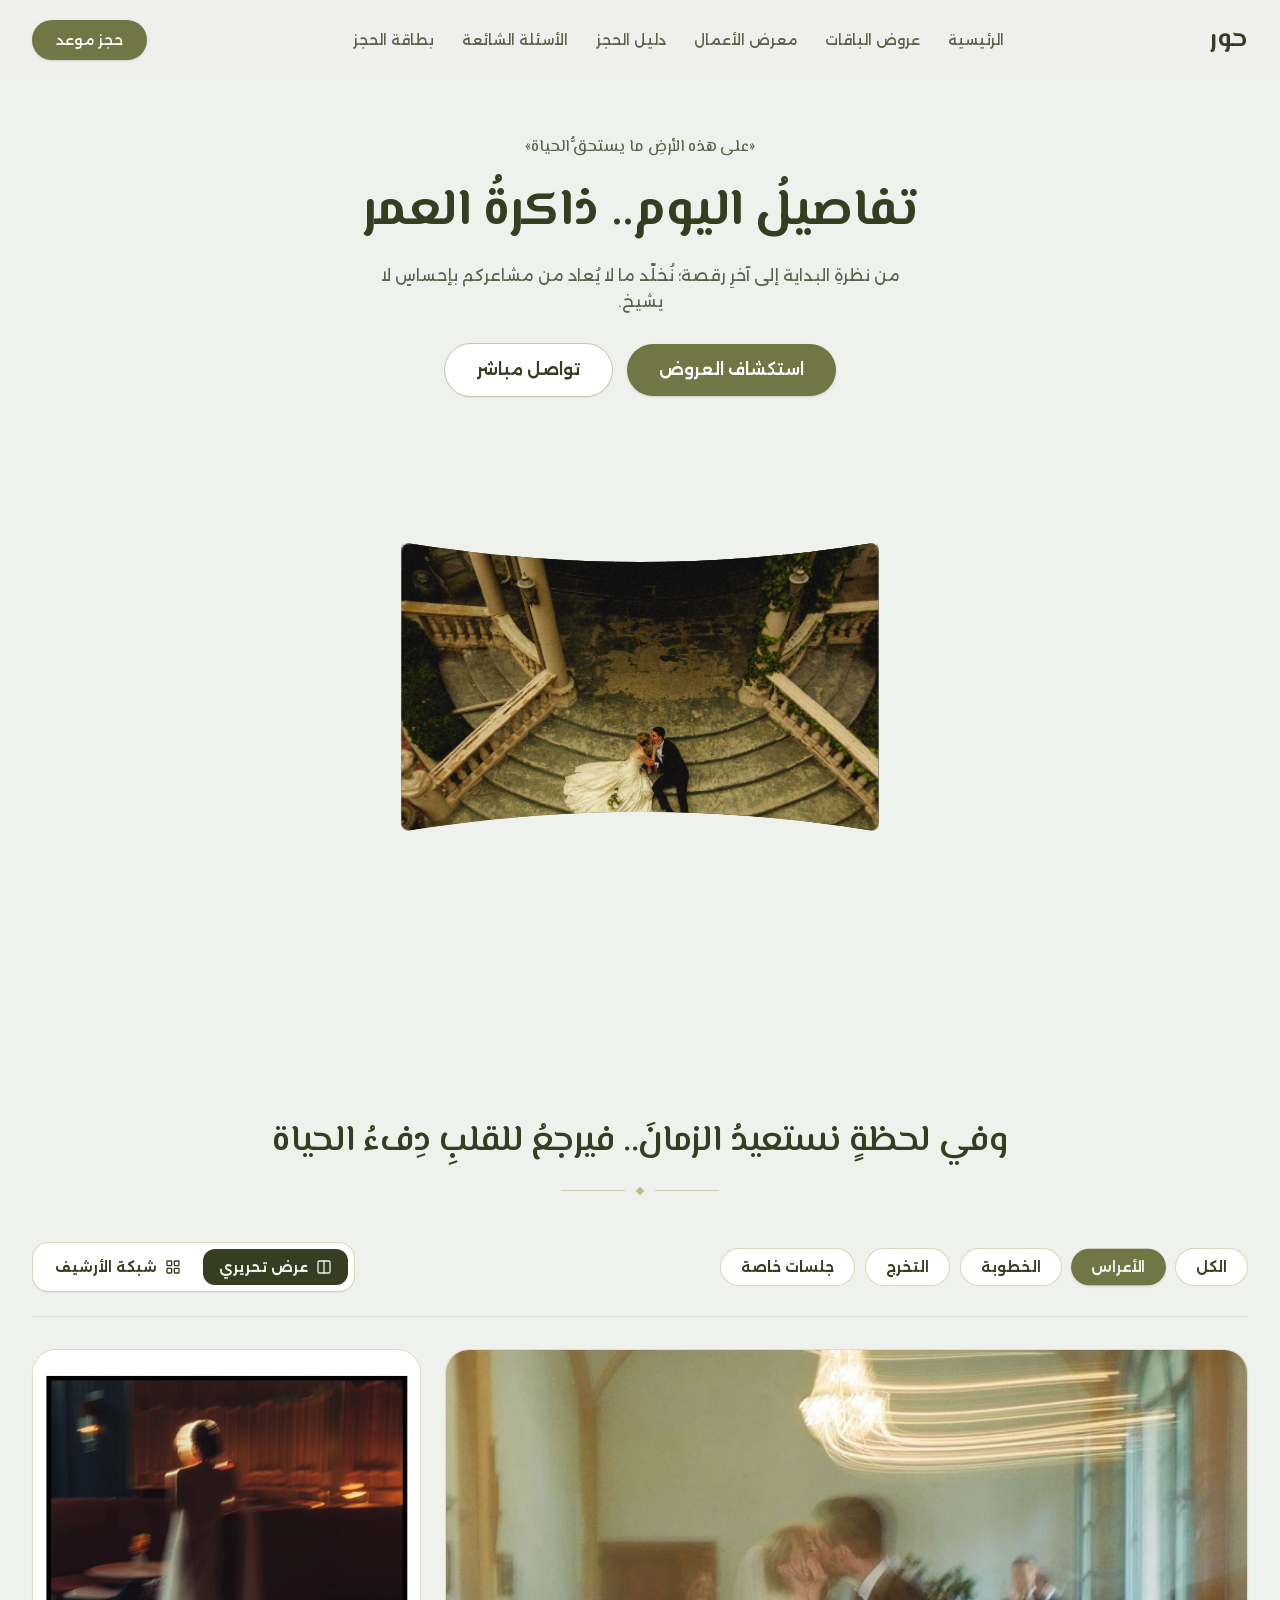
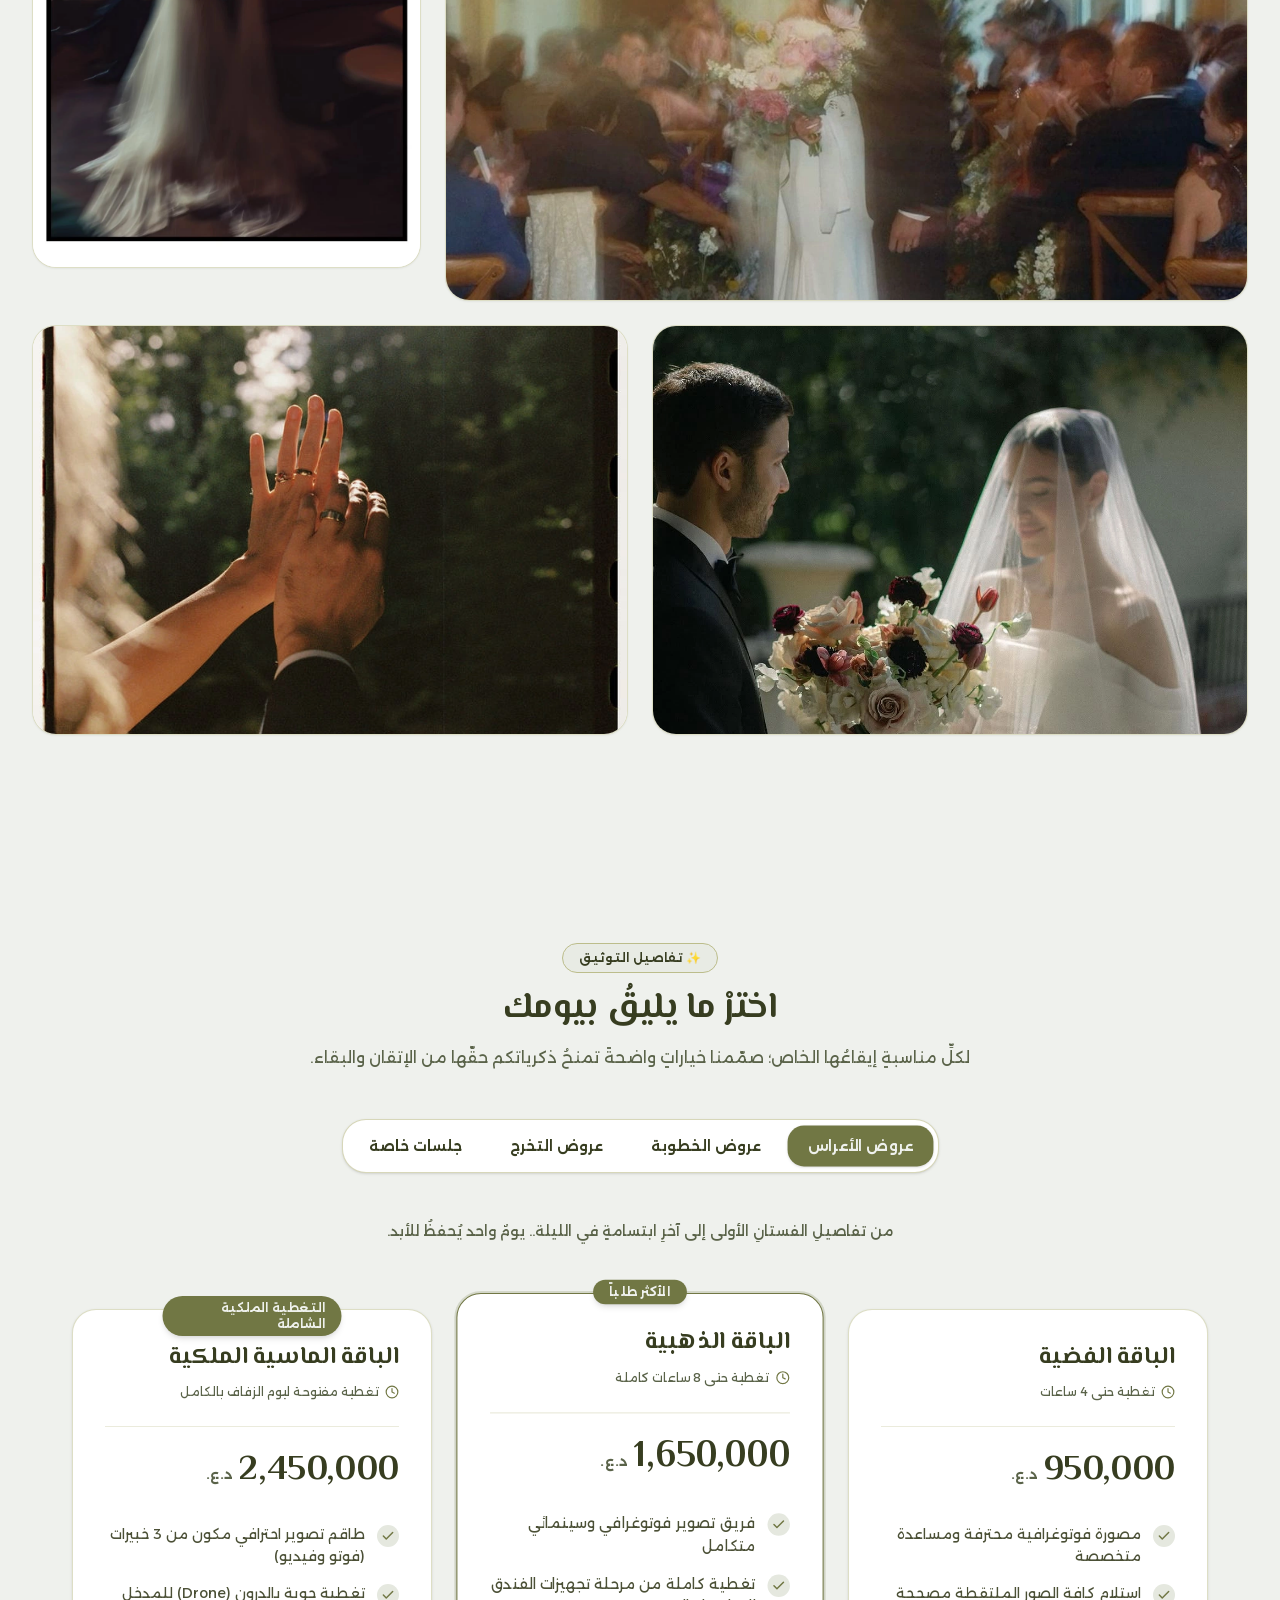
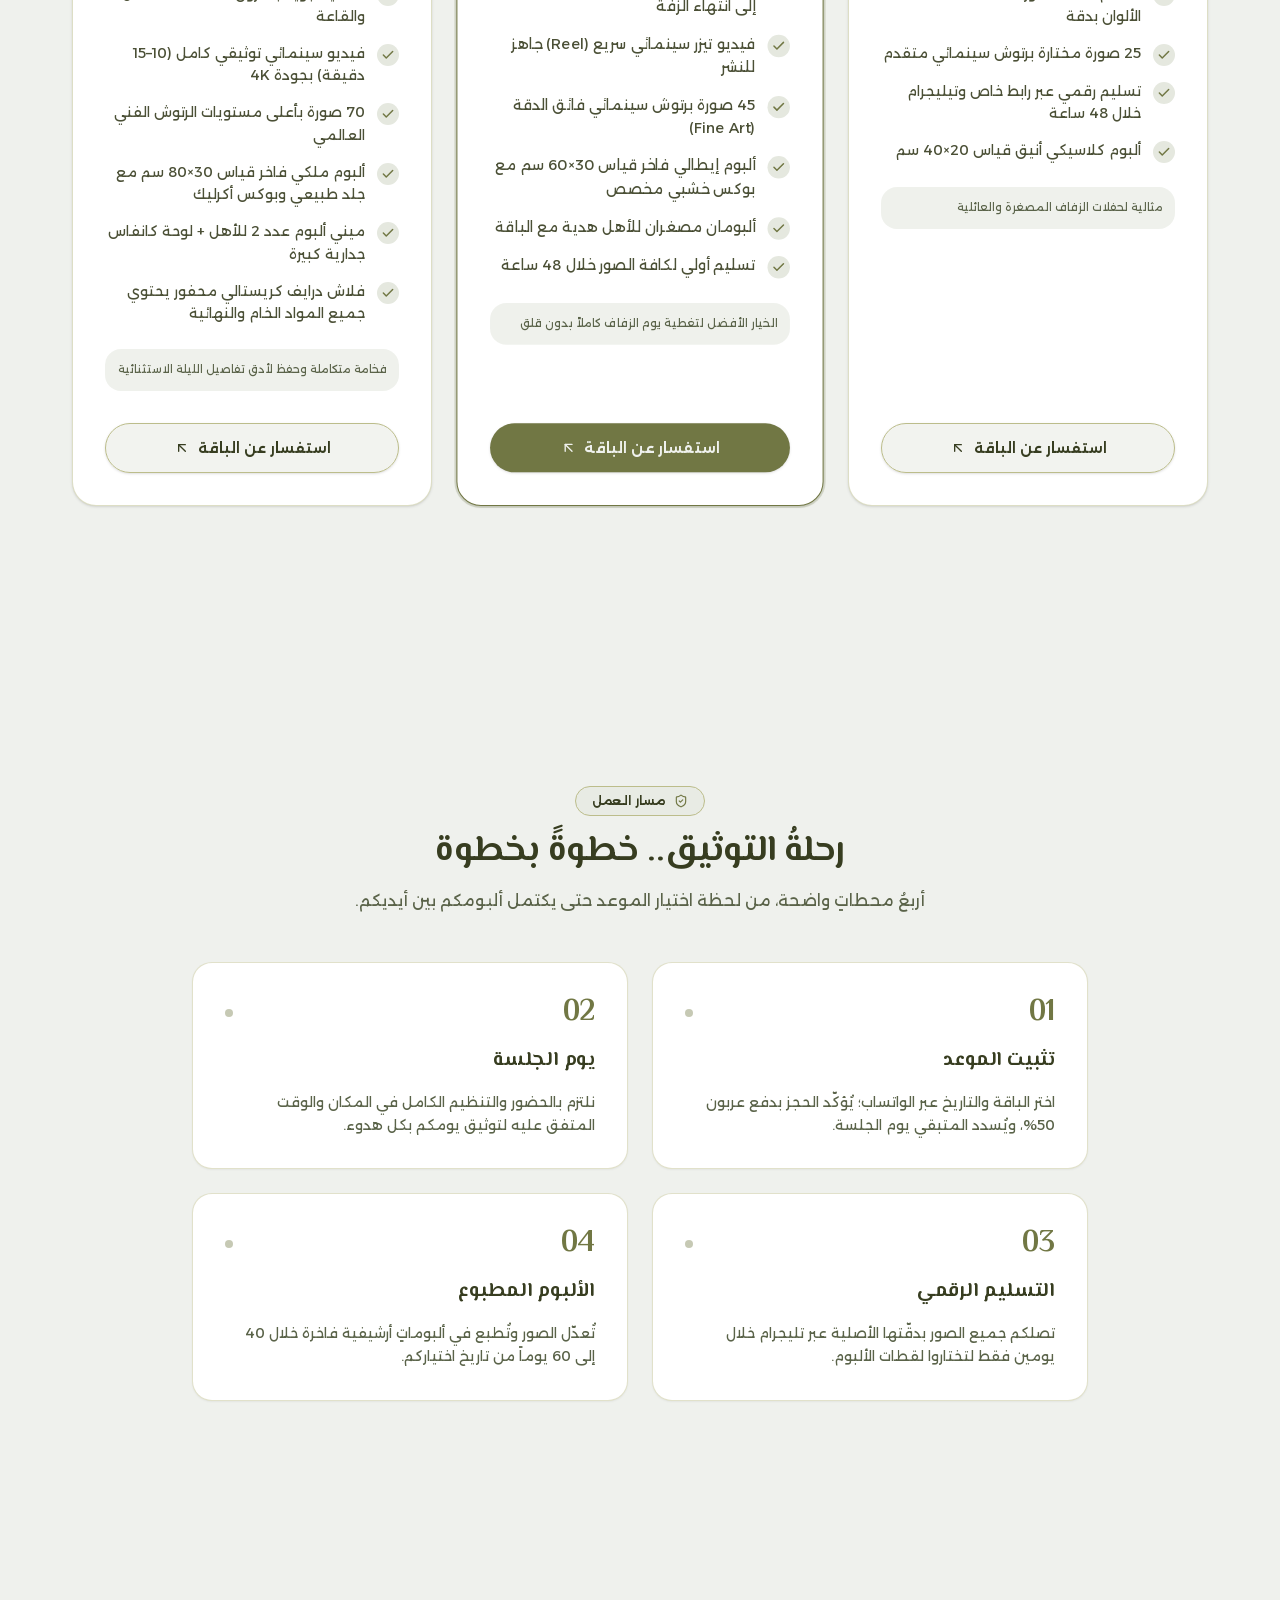
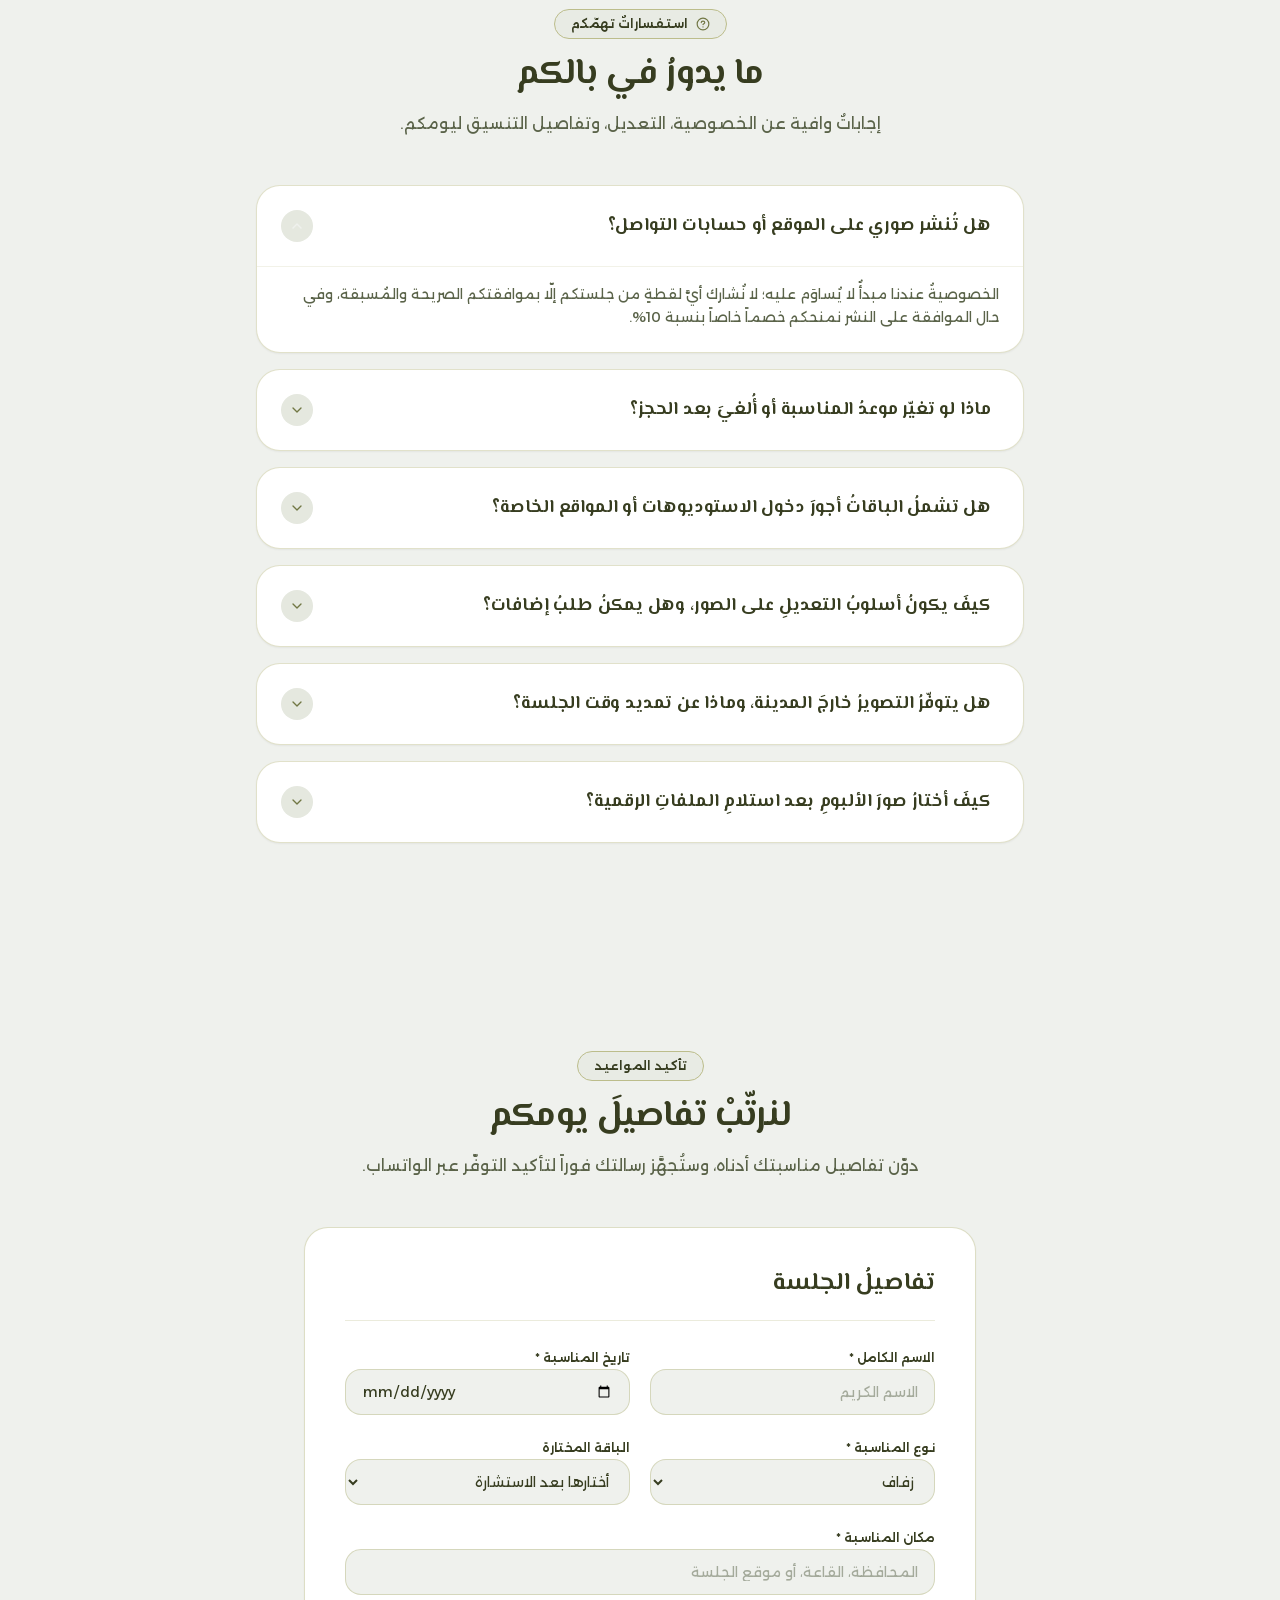
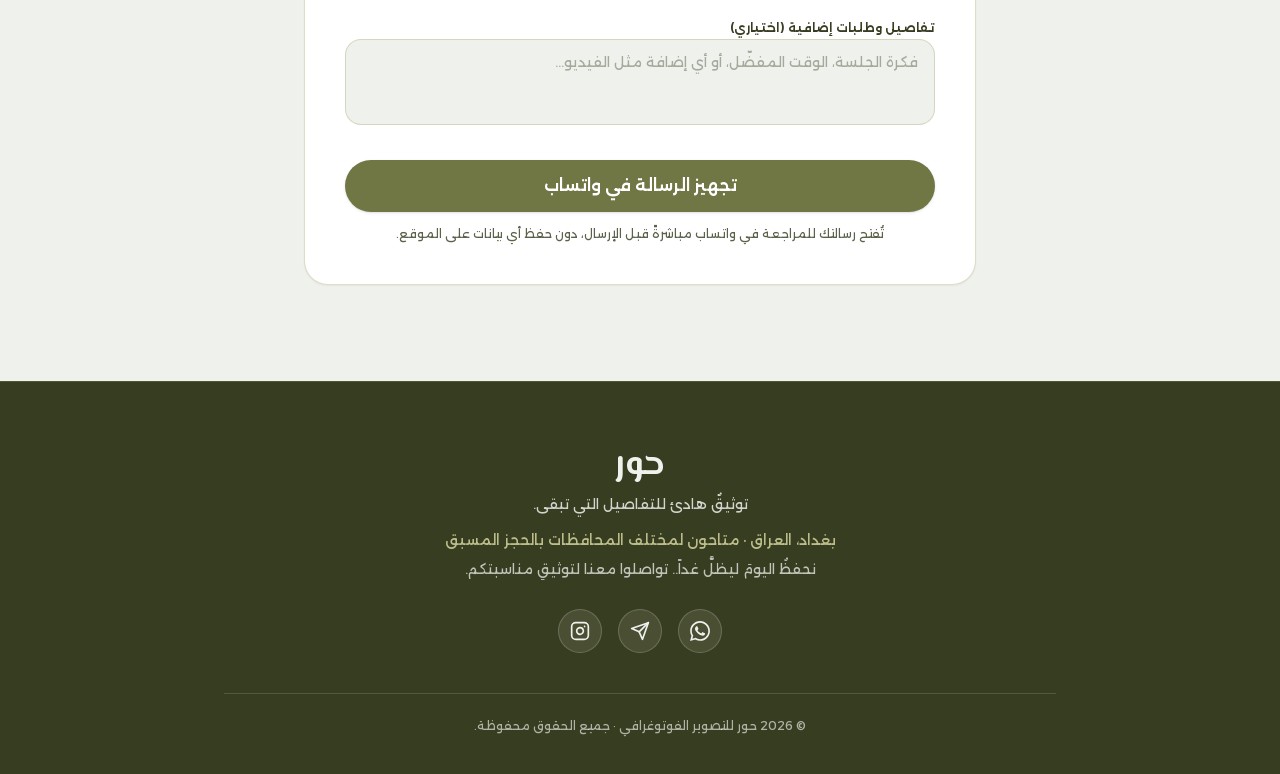
==== commit 55050174: "Restore 3D gallery and default portfolio to weddings" ====
--- a/index.html
+++ b/index.html
@@ -1 +1 @@
-<!DOCTYPE html><html lang="ar" dir="rtl" class="ZrkTgq_variable gNhGKq_variable h-full scroll-smooth antialiased"><head><meta charSet="utf-8"/><meta name="viewport" content="width=device-width, initial-scale=1"/><link rel="preload" href="/_next/static/media/06265ba6950e841c-s.p.1rne3a59172go.woff2" as="font" crossorigin="" type="font/woff2"/><link rel="preload" href="/_next/static/media/287c4719623b0d7c-s.p.10yd3ypge-a6n.woff2" as="font" crossorigin="" type="font/woff2"/><link rel="preload" href="/_next/static/media/aaff7fc5f30b6a02-s.p.1lef-am24b6cs.woff2" as="font" crossorigin="" type="font/woff2"/><link rel="preload" href="/_next/static/media/ae8a6189deba2b59-s.p.29a202atpp3ye.woff2" as="font" crossorigin="" type="font/woff2"/><link rel="preload" as="image" href="/images/hero-3.webp"/><link rel="preload" as="image" href="/images/hero-2.webp"/><link rel="preload" as="image" href="/images/hero-1.webp"/><link rel="stylesheet" href="/_next/static/chunks/247f8jxk3fxh0.css" data-precedence="next"/><link rel="preload" as="script" fetchPriority="low" href="/_next/static/chunks/0j1we3cwg31qe.js"/><script src="/_next/static/chunks/1cuyxw6v18rxx.js" async=""></script><script src="/_next/static/chunks/39_j1bdzreq0m.js" async=""></script><script src="/_next/static/chunks/turbopack-2u1d16houkiyo.js" async=""></script><script src="/_next/static/chunks/1ua2kfq9s-me6.js" async=""></script><script src="/_next/static/chunks/01xiwftib6om9.js" async=""></script><meta name="next-size-adjust" content=""/><title>حور | HUR · PHOTOGRAPHY</title><meta name="description" content="من نظرةِ البداية إلى آخرِ رقصة؛ نُخلّد ما لا يُعاد من مشاعركم بإحساسٍ لا يشيخ."/><meta name="author" content="حور"/><meta name="keywords" content="حور,تصوير أعراس,تصوير فوتوغرافي هادئ,استوديو تصوير,حِكايَةُ عُمْرٍ تُخلَّد,حور"/><meta property="og:title" content="حور · «على هذه الأرضِ ما يستحقُّ الحياة»"/><meta property="og:description" content="من نظرةِ البداية إلى آخرِ رقصة؛ نُخلّد ما لا يُعاد من مشاعركم بإحساسٍ لا يشيخ."/><meta property="og:locale" content="ar_IQ"/><meta property="og:type" content="website"/><meta name="twitter:card" content="summary"/><meta name="twitter:title" content="حور · «على هذه الأرضِ ما يستحقُّ الحياة»"/><meta name="twitter:description" content="من نظرةِ البداية إلى آخرِ رقصة؛ نُخلّد ما لا يُعاد من مشاعركم بإحساسٍ لا يشيخ."/><link rel="icon" href="/favicon.ico?favicon.117ezoe8m31dk.ico" sizes="48x48" type="image/x-icon"/><script src="/_next/static/chunks/0cz1d0mv5g_q7.js" noModule=""></script></head><body class="min-h-full flex flex-col font-body bg-[#EFF1ED] text-[#373D20] selection:bg-[#717744] selection:text-[#FFFFFF]"><div hidden=""><!--$--><!--/$--></div><div class="min-h-screen bg-[#EFF1ED] text-[#373D20] selection:bg-[#717744] selection:text-[#EFF1ED]"><header class="sticky top-0 z-50 w-full transition-all duration-300 bg-[#EFF1ED]/80 backdrop-blur-sm"><div class="max-w-7xl mx-auto flex h-20 items-center justify-between px-4 sm:px-8"><a href="#" class="font-heading text-[26px] font-bold tracking-tight text-[#373D20] transition-colors hover:text-[#717744] focus:outline-hidden focus-visible:ring-2 focus-visible:ring-[#717744] rounded-lg cursor-pointer">حور</a><nav class="hidden lg:flex items-center gap-7 text-sm font-medium text-[#5A6349]"><a href="#" class="relative py-1 transition-colors duration-200 hover:text-[#373D20] cursor-pointer">الرئيسية</a><a href="#pricing" class="relative py-1 transition-colors duration-200 hover:text-[#373D20] cursor-pointer">عروض الباقات</a><a href="#gallery" class="relative py-1 transition-colors duration-200 hover:text-[#373D20] cursor-pointer">معرض الأعمال</a><a href="#timeline" class="relative py-1 transition-colors duration-200 hover:text-[#373D20] cursor-pointer">دليل الحجز</a><a href="#faq" class="relative py-1 transition-colors duration-200 hover:text-[#373D20] cursor-pointer">الأسئلة الشائعة</a><a href="#inquiry" class="relative py-1 transition-colors duration-200 hover:text-[#373D20] cursor-pointer">بطاقة الحجز</a></nav><div class="flex items-center gap-3"><a href="#inquiry" class="inline-flex items-center justify-center rounded-full bg-[#717744] px-6 py-2.5 text-sm font-medium text-[#FFFFFF] shadow-sm transition-all duration-300 hover:bg-[#5B6135] hover:scale-105 active:scale-95 focus:outline-hidden focus-visible:ring-2 focus-visible:ring-[#717744] cursor-pointer">حجز موعد</a><button class="lg:hidden flex h-10 w-10 items-center justify-center rounded-full text-[#373D20] hover:bg-[#E5E8DF] transition-colors focus:outline-hidden cursor-pointer" aria-label="القائمة الرئيسية" aria-expanded="false"><svg xmlns="http://www.w3.org/2000/svg" width="24" height="24" viewBox="0 0 24 24" fill="none" stroke="currentColor" stroke-width="2" stroke-linecap="round" stroke-linejoin="round" class="lucide lucide-menu h-5 w-5" aria-hidden="true"><path d="M4 5h16"></path><path d="M4 12h16"></path><path d="M4 19h16"></path></svg></button></div></div></header><main class="max-w-7xl mx-auto px-4 sm:px-8 space-y-4"><section class="relative w-full pt-8 sm:pt-14 pb-12 sm:pb-16 text-center space-y-8 sm:space-y-10"><div class="max-w-3xl mx-auto px-4 space-y-4 sm:space-y-5"><p class="text-sm sm:text-base font-medium tracking-normal text-[#5A6349] font-heading select-none" style="opacity:0;transform:translateY(-8px)">«على هذه الأرضِ ما يستحقُّ الحياة»</p><h1 class="font-heading font-bold text-[#373D20] text-3xl sm:text-4xl md:text-[46px] lg:text-[52px] md:whitespace-nowrap leading-[1.22] tracking-tight" style="opacity:0;transform:translateY(14px)">تفاصيلُ اليوم.. ذاكرةُ العمر</h1><p class="max-w-[560px] mx-auto text-sm sm:text-base text-[#5A6349] leading-relaxed font-normal" style="opacity:0;transform:translateY(12px)">من نظرةِ البداية إلى آخرِ رقصة؛ نُخلّد ما لا يُعاد من مشاعركم بإحساسٍ لا يشيخ.</p><div class="flex flex-wrap items-center justify-center gap-3.5 pt-2" style="opacity:0;transform:scale(0.96)"><a href="#pricing" class="inline-flex items-center justify-center rounded-full bg-[#717744] px-8 py-3.5 text-sm sm:text-base font-semibold text-[#FFFFFF] shadow-sm transition-all duration-300 hover:bg-[#5B6135] hover:scale-105 active:scale-95 focus:outline-hidden focus-visible:ring-2 focus-visible:ring-[#717744]">استكشاف العروض</a><a href="#inquiry" class="inline-flex items-center justify-center rounded-full border border-[#717744]/40 bg-[#FFFFFF] px-8 py-3.5 text-sm sm:text-base font-semibold text-[#373D20] shadow-2xs transition-all duration-300 hover:bg-[#E5E8DF] hover:scale-105 active:scale-95 focus:outline-hidden focus-visible:ring-2 focus-visible:ring-[#717744]">تواصل مباشر</a></div></div><div dir="ltr" class="relative w-full overflow-hidden mt-6 sm:mt-10" style="opacity:0;transform:translateY(20px)"><div dir="ltr" class="relative overflow-hidden h-[360px] sm:h-[440px] md:h-[500px] w-full" style="container-type:size;direction:ltr"><style>@keyframes tgh-o-Ra6avb{from{transform:translateZ(27.116cqw) rotateY(-135.9146deg) translateZ(-27.116cqw)}to{transform:translateZ(27.116cqw) rotateY(135.9146deg) translateZ(-27.116cqw)}0%,5.9188%,94.0812%,100%{visibility:hidden}5.9198%,94.08019999999999%{visibility:visible}}@media(prefers-reduced-motion:reduce){.tgh-t-Ra6avb{animation-play-state:paused}}</style><div aria-hidden="true" dir="ltr" class="pointer-events-none absolute inset-0 transition-opacity duration-500" style="opacity:0;perspective:43.385cqw;perspective-origin:50% 50%;mask-image:linear-gradient(90deg,transparent,#000 12%,#000 88%,transparent);-webkit-mask-image:linear-gradient(90deg,transparent,#000 12%,#000 88%,transparent)"><div class="tgh-t-Ra6avb absolute" style="left:calc(50% - calc(0.8889 * min(50cqh, 30.9375cqw)));top:calc(50% - calc(0.5 * min(50cqh, 30.9375cqw)));width:calc(1.7778 * min(50cqh, 30.9375cqw));height:calc(1 * min(50cqh, 30.9375cqw));transform-style:preserve-3d;animation:tgh-o-Ra6avb 12s linear 0s infinite"><div class="absolute top-0 overflow-hidden bg-muted rounded-l-lg" style="left:calc(0.8333 * min(50cqh, 30.9375cqw));width:calc(calc(0.1111 * min(50cqh, 30.9375cqw)) + 1px);height:calc(1 * min(50cqh, 30.9375cqw));transform:translateZ(27.116cqw) rotateY(41.0866deg) translateZ(-27.116cqw)"><img src="/images/hero-3.webp" alt="لحظات الخطوبة وتبادل خواتم الزفاف" draggable="false" class="absolute top-0 max-w-none object-cover" loading="eager" style="left:calc(0 * min(50cqh, 30.9375cqw));width:calc(1.7778 * min(50cqh, 30.9375cqw));height:calc(1 * min(50cqh, 30.9375cqw))"/></div><div class="absolute top-0 overflow-hidden bg-muted" style="left:calc(0.8333 * min(50cqh, 30.9375cqw));width:calc(calc(0.1111 * min(50cqh, 30.9375cqw)) + 1px);height:calc(1 * min(50cqh, 30.9375cqw));transform:translateZ(27.116cqw) rotateY(35.6084deg) translateZ(-27.116cqw)"><img src="/images/hero-3.webp" alt="" draggable="false" class="absolute top-0 max-w-none object-cover" loading="eager" style="left:calc(-0.1111 * min(50cqh, 30.9375cqw));width:calc(1.7778 * min(50cqh, 30.9375cqw));height:calc(1 * min(50cqh, 30.9375cqw))"/></div><div class="absolute top-0 overflow-hidden bg-muted" style="left:calc(0.8333 * min(50cqh, 30.9375cqw));width:calc(calc(0.1111 * min(50cqh, 30.9375cqw)) + 1px);height:calc(1 * min(50cqh, 30.9375cqw));transform:translateZ(27.116cqw) rotateY(30.1302deg) translateZ(-27.116cqw)"><img src="/images/hero-3.webp" alt="" draggable="false" class="absolute top-0 max-w-none object-cover" loading="eager" style="left:calc(-0.2222 * min(50cqh, 30.9375cqw));width:calc(1.7778 * min(50cqh, 30.9375cqw));height:calc(1 * min(50cqh, 30.9375cqw))"/></div><div class="absolute top-0 overflow-hidden bg-muted" style="left:calc(0.8333 * min(50cqh, 30.9375cqw));width:calc(calc(0.1111 * min(50cqh, 30.9375cqw)) + 1px);height:calc(1 * min(50cqh, 30.9375cqw));transform:translateZ(27.116cqw) rotateY(24.6519deg) translateZ(-27.116cqw)"><img src="/images/hero-3.webp" alt="" draggable="false" class="absolute top-0 max-w-none object-cover" loading="eager" style="left:calc(-0.3333 * min(50cqh, 30.9375cqw));width:calc(1.7778 * min(50cqh, 30.9375cqw));height:calc(1 * min(50cqh, 30.9375cqw))"/></div><div class="absolute top-0 overflow-hidden bg-muted" style="left:calc(0.8333 * min(50cqh, 30.9375cqw));width:calc(calc(0.1111 * min(50cqh, 30.9375cqw)) + 1px);height:calc(1 * min(50cqh, 30.9375cqw));transform:translateZ(27.116cqw) rotateY(19.1737deg) translateZ(-27.116cqw)"><img src="/images/hero-3.webp" alt="" draggable="false" class="absolute top-0 max-w-none object-cover" loading="eager" style="left:calc(-0.4444 * min(50cqh, 30.9375cqw));width:calc(1.7778 * min(50cqh, 30.9375cqw));height:calc(1 * min(50cqh, 30.9375cqw))"/></div><div class="absolute top-0 overflow-hidden bg-muted" style="left:calc(0.8333 * min(50cqh, 30.9375cqw));width:calc(calc(0.1111 * min(50cqh, 30.9375cqw)) + 1px);height:calc(1 * min(50cqh, 30.9375cqw));transform:translateZ(27.116cqw) rotateY(13.6955deg) translateZ(-27.116cqw)"><img src="/images/hero-3.webp" alt="" draggable="false" class="absolute top-0 max-w-none object-cover" loading="eager" style="left:calc(-0.5556 * min(50cqh, 30.9375cqw));width:calc(1.7778 * min(50cqh, 30.9375cqw));height:calc(1 * min(50cqh, 30.9375cqw))"/></div><div class="absolute top-0 overflow-hidden bg-muted" style="left:calc(0.8333 * min(50cqh, 30.9375cqw));width:calc(calc(0.1111 * min(50cqh, 30.9375cqw)) + 1px);height:calc(1 * min(50cqh, 30.9375cqw));transform:translateZ(27.116cqw) rotateY(8.2173deg) translateZ(-27.116cqw)"><img src="/images/hero-3.webp" alt="" draggable="false" class="absolute top-0 max-w-none object-cover" loading="eager" style="left:calc(-0.6667 * min(50cqh, 30.9375cqw));width:calc(1.7778 * min(50cqh, 30.9375cqw));height:calc(1 * min(50cqh, 30.9375cqw))"/></div><div class="absolute top-0 overflow-hidden bg-muted" style="left:calc(0.8333 * min(50cqh, 30.9375cqw));width:calc(calc(0.1111 * min(50cqh, 30.9375cqw)) + 1px);height:calc(1 * min(50cqh, 30.9375cqw));transform:translateZ(27.116cqw) rotateY(2.7391deg) translateZ(-27.116cqw)"><img src="/images/hero-3.webp" alt="" draggable="false" class="absolute top-0 max-w-none object-cover" loading="eager" style="left:calc(-0.7778 * min(50cqh, 30.9375cqw));width:calc(1.7778 * min(50cqh, 30.9375cqw));height:calc(1 * min(50cqh, 30.9375cqw))"/></div><div class="absolute top-0 overflow-hidden bg-muted" style="left:calc(0.8333 * min(50cqh, 30.9375cqw));width:calc(calc(0.1111 * min(50cqh, 30.9375cqw)) + 1px);height:calc(1 * min(50cqh, 30.9375cqw));transform:translateZ(27.116cqw) rotateY(-2.7391deg) translateZ(-27.116cqw)"><img src="/images/hero-3.webp" alt="" draggable="false" class="absolute top-0 max-w-none object-cover" loading="eager" style="left:calc(-0.8889 * min(50cqh, 30.9375cqw));width:calc(1.7778 * min(50cqh, 30.9375cqw));height:calc(1 * min(50cqh, 30.9375cqw))"/></div><div class="absolute top-0 overflow-hidden bg-muted" style="left:calc(0.8333 * min(50cqh, 30.9375cqw));width:calc(calc(0.1111 * min(50cqh, 30.9375cqw)) + 1px);height:calc(1 * min(50cqh, 30.9375cqw));transform:translateZ(27.116cqw) rotateY(-8.2173deg) translateZ(-27.116cqw)"><img src="/images/hero-3.webp" alt="" draggable="false" class="absolute top-0 max-w-none object-cover" loading="eager" style="left:calc(-1 * min(50cqh, 30.9375cqw));width:calc(1.7778 * min(50cqh, 30.9375cqw));height:calc(1 * min(50cqh, 30.9375cqw))"/></div><div class="absolute top-0 overflow-hidden bg-muted" style="left:calc(0.8333 * min(50cqh, 30.9375cqw));width:calc(calc(0.1111 * min(50cqh, 30.9375cqw)) + 1px);height:calc(1 * min(50cqh, 30.9375cqw));transform:translateZ(27.116cqw) rotateY(-13.6955deg) translateZ(-27.116cqw)"><img src="/images/hero-3.webp" alt="" draggable="false" class="absolute top-0 max-w-none object-cover" loading="eager" style="left:calc(-1.1111 * min(50cqh, 30.9375cqw));width:calc(1.7778 * min(50cqh, 30.9375cqw));height:calc(1 * min(50cqh, 30.9375cqw))"/></div><div class="absolute top-0 overflow-hidden bg-muted" style="left:calc(0.8333 * min(50cqh, 30.9375cqw));width:calc(calc(0.1111 * min(50cqh, 30.9375cqw)) + 1px);height:calc(1 * min(50cqh, 30.9375cqw));transform:translateZ(27.116cqw) rotateY(-19.1737deg) translateZ(-27.116cqw)"><img src="/images/hero-3.webp" alt="" draggable="false" class="absolute top-0 max-w-none object-cover" loading="eager" style="left:calc(-1.2222 * min(50cqh, 30.9375cqw));width:calc(1.7778 * min(50cqh, 30.9375cqw));height:calc(1 * min(50cqh, 30.9375cqw))"/></div><div class="absolute top-0 overflow-hidden bg-muted" style="left:calc(0.8333 * min(50cqh, 30.9375cqw));width:calc(calc(0.1111 * min(50cqh, 30.9375cqw)) + 1px);height:calc(1 * min(50cqh, 30.9375cqw));transform:translateZ(27.116cqw) rotateY(-24.6519deg) translateZ(-27.116cqw)"><img src="/images/hero-3.webp" alt="" draggable="false" class="absolute top-0 max-w-none object-cover" loading="eager" style="left:calc(-1.3333 * min(50cqh, 30.9375cqw));width:calc(1.7778 * min(50cqh, 30.9375cqw));height:calc(1 * min(50cqh, 30.9375cqw))"/></div><div class="absolute top-0 overflow-hidden bg-muted" style="left:calc(0.8333 * min(50cqh, 30.9375cqw));width:calc(calc(0.1111 * min(50cqh, 30.9375cqw)) + 1px);height:calc(1 * min(50cqh, 30.9375cqw));transform:translateZ(27.116cqw) rotateY(-30.1302deg) translateZ(-27.116cqw)"><img src="/images/hero-3.webp" alt="" draggable="false" class="absolute top-0 max-w-none object-cover" loading="eager" style="left:calc(-1.4444 * min(50cqh, 30.9375cqw));width:calc(1.7778 * min(50cqh, 30.9375cqw));height:calc(1 * min(50cqh, 30.9375cqw))"/></div><div class="absolute top-0 overflow-hidden bg-muted" style="left:calc(0.8333 * min(50cqh, 30.9375cqw));width:calc(calc(0.1111 * min(50cqh, 30.9375cqw)) + 1px);height:calc(1 * min(50cqh, 30.9375cqw));transform:translateZ(27.116cqw) rotateY(-35.6084deg) translateZ(-27.116cqw)"><img src="/images/hero-3.webp" alt="" draggable="false" class="absolute top-0 max-w-none object-cover" loading="eager" style="left:calc(-1.5556 * min(50cqh, 30.9375cqw));width:calc(1.7778 * min(50cqh, 30.9375cqw));height:calc(1 * min(50cqh, 30.9375cqw))"/></div><div class="absolute top-0 overflow-hidden bg-muted rounded-r-lg" style="left:calc(0.8333 * min(50cqh, 30.9375cqw));width:calc(0.1111 * min(50cqh, 30.9375cqw));height:calc(1 * min(50cqh, 30.9375cqw));transform:translateZ(27.116cqw) rotateY(-41.0866deg) translateZ(-27.116cqw)"><img src="/images/hero-3.webp" alt="" draggable="false" class="absolute top-0 max-w-none object-cover" loading="eager" style="left:calc(-1.6667 * min(50cqh, 30.9375cqw));width:calc(1.7778 * min(50cqh, 30.9375cqw));height:calc(1 * min(50cqh, 30.9375cqw))"/></div></div><div class="tgh-t-Ra6avb absolute" style="left:calc(50% - calc(0.8889 * min(50cqh, 30.9375cqw)));top:calc(50% - calc(0.5 * min(50cqh, 30.9375cqw)));width:calc(1.7778 * min(50cqh, 30.9375cqw));height:calc(1 * min(50cqh, 30.9375cqw));transform-style:preserve-3d;animation:tgh-o-Ra6avb 12s linear -4s infinite"><div class="absolute top-0 overflow-hidden bg-muted rounded-l-lg" style="left:calc(0.8333 * min(50cqh, 30.9375cqw));width:calc(calc(0.1111 * min(50cqh, 30.9375cqw)) + 1px);height:calc(1 * min(50cqh, 30.9375cqw));transform:translateZ(27.116cqw) rotateY(41.0866deg) translateZ(-27.116cqw)"><img src="/images/hero-2.webp" alt="بورتريه عفوي طبيعي في الضوء الدافئ" draggable="false" class="absolute top-0 max-w-none object-cover" loading="eager" style="left:calc(0 * min(50cqh, 30.9375cqw));width:calc(1.7778 * min(50cqh, 30.9375cqw));height:calc(1 * min(50cqh, 30.9375cqw))"/></div><div class="absolute top-0 overflow-hidden bg-muted" style="left:calc(0.8333 * min(50cqh, 30.9375cqw));width:calc(calc(0.1111 * min(50cqh, 30.9375cqw)) + 1px);height:calc(1 * min(50cqh, 30.9375cqw));transform:translateZ(27.116cqw) rotateY(35.6084deg) translateZ(-27.116cqw)"><img src="/images/hero-2.webp" alt="" draggable="false" class="absolute top-0 max-w-none object-cover" loading="eager" style="left:calc(-0.1111 * min(50cqh, 30.9375cqw));width:calc(1.7778 * min(50cqh, 30.9375cqw));height:calc(1 * min(50cqh, 30.9375cqw))"/></div><div class="absolute top-0 overflow-hidden bg-muted" style="left:calc(0.8333 * min(50cqh, 30.9375cqw));width:calc(calc(0.1111 * min(50cqh, 30.9375cqw)) + 1px);height:calc(1 * min(50cqh, 30.9375cqw));transform:translateZ(27.116cqw) rotateY(30.1302deg) translateZ(-27.116cqw)"><img src="/images/hero-2.webp" alt="" draggable="false" class="absolute top-0 max-w-none object-cover" loading="eager" style="left:calc(-0.2222 * min(50cqh, 30.9375cqw));width:calc(1.7778 * min(50cqh, 30.9375cqw));height:calc(1 * min(50cqh, 30.9375cqw))"/></div><div class="absolute top-0 overflow-hidden bg-muted" style="left:calc(0.8333 * min(50cqh, 30.9375cqw));width:calc(calc(0.1111 * min(50cqh, 30.9375cqw)) + 1px);height:calc(1 * min(50cqh, 30.9375cqw));transform:translateZ(27.116cqw) rotateY(24.6519deg) translateZ(-27.116cqw)"><img src="/images/hero-2.webp" alt="" draggable="false" class="absolute top-0 max-w-none object-cover" loading="eager" style="left:calc(-0.3333 * min(50cqh, 30.9375cqw));width:calc(1.7778 * min(50cqh, 30.9375cqw));height:calc(1 * min(50cqh, 30.9375cqw))"/></div><div class="absolute top-0 overflow-hidden bg-muted" style="left:calc(0.8333 * min(50cqh, 30.9375cqw));width:calc(calc(0.1111 * min(50cqh, 30.9375cqw)) + 1px);height:calc(1 * min(50cqh, 30.9375cqw));transform:translateZ(27.116cqw) rotateY(19.1737deg) translateZ(-27.116cqw)"><img src="/images/hero-2.webp" alt="" draggable="false" class="absolute top-0 max-w-none object-cover" loading="eager" style="left:calc(-0.4444 * min(50cqh, 30.9375cqw));width:calc(1.7778 * min(50cqh, 30.9375cqw));height:calc(1 * min(50cqh, 30.9375cqw))"/></div><div class="absolute top-0 overflow-hidden bg-muted" style="left:calc(0.8333 * min(50cqh, 30.9375cqw));width:calc(calc(0.1111 * min(50cqh, 30.9375cqw)) + 1px);height:calc(1 * min(50cqh, 30.9375cqw));transform:translateZ(27.116cqw) rotateY(13.6955deg) translateZ(-27.116cqw)"><img src="/images/hero-2.webp" alt="" draggable="false" class="absolute top-0 max-w-none object-cover" loading="eager" style="left:calc(-0.5556 * min(50cqh, 30.9375cqw));width:calc(1.7778 * min(50cqh, 30.9375cqw));height:calc(1 * min(50cqh, 30.9375cqw))"/></div><div class="absolute top-0 overflow-hidden bg-muted" style="left:calc(0.8333 * min(50cqh, 30.9375cqw));width:calc(calc(0.1111 * min(50cqh, 30.9375cqw)) + 1px);height:calc(1 * min(50cqh, 30.9375cqw));transform:translateZ(27.116cqw) rotateY(8.2173deg) translateZ(-27.116cqw)"><img src="/images/hero-2.webp" alt="" draggable="false" class="absolute top-0 max-w-none object-cover" loading="eager" style="left:calc(-0.6667 * min(50cqh, 30.9375cqw));width:calc(1.7778 * min(50cqh, 30.9375cqw));height:calc(1 * min(50cqh, 30.9375cqw))"/></div><div class="absolute top-0 overflow-hidden bg-muted" style="left:calc(0.8333 * min(50cqh, 30.9375cqw));width:calc(calc(0.1111 * min(50cqh, 30.9375cqw)) + 1px);height:calc(1 * min(50cqh, 30.9375cqw));transform:translateZ(27.116cqw) rotateY(2.7391deg) translateZ(-27.116cqw)"><img src="/images/hero-2.webp" alt="" draggable="false" class="absolute top-0 max-w-none object-cover" loading="eager" style="left:calc(-0.7778 * min(50cqh, 30.9375cqw));width:calc(1.7778 * min(50cqh, 30.9375cqw));height:calc(1 * min(50cqh, 30.9375cqw))"/></div><div class="absolute top-0 overflow-hidden bg-muted" style="left:calc(0.8333 * min(50cqh, 30.9375cqw));width:calc(calc(0.1111 * min(50cqh, 30.9375cqw)) + 1px);height:calc(1 * min(50cqh, 30.9375cqw));transform:translateZ(27.116cqw) rotateY(-2.7391deg) translateZ(-27.116cqw)"><img src="/images/hero-2.webp" alt="" draggable="false" class="absolute top-0 max-w-none object-cover" loading="eager" style="left:calc(-0.8889 * min(50cqh, 30.9375cqw));width:calc(1.7778 * min(50cqh, 30.9375cqw));height:calc(1 * min(50cqh, 30.9375cqw))"/></div><div class="absolute top-0 overflow-hidden bg-muted" style="left:calc(0.8333 * min(50cqh, 30.9375cqw));width:calc(calc(0.1111 * min(50cqh, 30.9375cqw)) + 1px);height:calc(1 * min(50cqh, 30.9375cqw));transform:translateZ(27.116cqw) rotateY(-8.2173deg) translateZ(-27.116cqw)"><img src="/images/hero-2.webp" alt="" draggable="false" class="absolute top-0 max-w-none object-cover" loading="eager" style="left:calc(-1 * min(50cqh, 30.9375cqw));width:calc(1.7778 * min(50cqh, 30.9375cqw));height:calc(1 * min(50cqh, 30.9375cqw))"/></div><div class="absolute top-0 overflow-hidden bg-muted" style="left:calc(0.8333 * min(50cqh, 30.9375cqw));width:calc(calc(0.1111 * min(50cqh, 30.9375cqw)) + 1px);height:calc(1 * min(50cqh, 30.9375cqw));transform:translateZ(27.116cqw) rotateY(-13.6955deg) translateZ(-27.116cqw)"><img src="/images/hero-2.webp" alt="" draggable="false" class="absolute top-0 max-w-none object-cover" loading="eager" style="left:calc(-1.1111 * min(50cqh, 30.9375cqw));width:calc(1.7778 * min(50cqh, 30.9375cqw));height:calc(1 * min(50cqh, 30.9375cqw))"/></div><div class="absolute top-0 overflow-hidden bg-muted" style="left:calc(0.8333 * min(50cqh, 30.9375cqw));width:calc(calc(0.1111 * min(50cqh, 30.9375cqw)) + 1px);height:calc(1 * min(50cqh, 30.9375cqw));transform:translateZ(27.116cqw) rotateY(-19.1737deg) translateZ(-27.116cqw)"><img src="/images/hero-2.webp" alt="" draggable="false" class="absolute top-0 max-w-none object-cover" loading="eager" style="left:calc(-1.2222 * min(50cqh, 30.9375cqw));width:calc(1.7778 * min(50cqh, 30.9375cqw));height:calc(1 * min(50cqh, 30.9375cqw))"/></div><div class="absolute top-0 overflow-hidden bg-muted" style="left:calc(0.8333 * min(50cqh, 30.9375cqw));width:calc(calc(0.1111 * min(50cqh, 30.9375cqw)) + 1px);height:calc(1 * min(50cqh, 30.9375cqw));transform:translateZ(27.116cqw) rotateY(-24.6519deg) translateZ(-27.116cqw)"><img src="/images/hero-2.webp" alt="" draggable="false" class="absolute top-0 max-w-none object-cover" loading="eager" style="left:calc(-1.3333 * min(50cqh, 30.9375cqw));width:calc(1.7778 * min(50cqh, 30.9375cqw));height:calc(1 * min(50cqh, 30.9375cqw))"/></div><div class="absolute top-0 overflow-hidden bg-muted" style="left:calc(0.8333 * min(50cqh, 30.9375cqw));width:calc(calc(0.1111 * min(50cqh, 30.9375cqw)) + 1px);height:calc(1 * min(50cqh, 30.9375cqw));transform:translateZ(27.116cqw) rotateY(-30.1302deg) translateZ(-27.116cqw)"><img src="/images/hero-2.webp" alt="" draggable="false" class="absolute top-0 max-w-none object-cover" loading="eager" style="left:calc(-1.4444 * min(50cqh, 30.9375cqw));width:calc(1.7778 * min(50cqh, 30.9375cqw));height:calc(1 * min(50cqh, 30.9375cqw))"/></div><div class="absolute top-0 overflow-hidden bg-muted" style="left:calc(0.8333 * min(50cqh, 30.9375cqw));width:calc(calc(0.1111 * min(50cqh, 30.9375cqw)) + 1px);height:calc(1 * min(50cqh, 30.9375cqw));transform:translateZ(27.116cqw) rotateY(-35.6084deg) translateZ(-27.116cqw)"><img src="/images/hero-2.webp" alt="" draggable="false" class="absolute top-0 max-w-none object-cover" loading="eager" style="left:calc(-1.5556 * min(50cqh, 30.9375cqw));width:calc(1.7778 * min(50cqh, 30.9375cqw));height:calc(1 * min(50cqh, 30.9375cqw))"/></div><div class="absolute top-0 overflow-hidden bg-muted rounded-r-lg" style="left:calc(0.8333 * min(50cqh, 30.9375cqw));width:calc(0.1111 * min(50cqh, 30.9375cqw));height:calc(1 * min(50cqh, 30.9375cqw));transform:translateZ(27.116cqw) rotateY(-41.0866deg) translateZ(-27.116cqw)"><img src="/images/hero-2.webp" alt="" draggable="false" class="absolute top-0 max-w-none object-cover" loading="eager" style="left:calc(-1.6667 * min(50cqh, 30.9375cqw));width:calc(1.7778 * min(50cqh, 30.9375cqw));height:calc(1 * min(50cqh, 30.9375cqw))"/></div></div><div class="tgh-t-Ra6avb absolute" style="left:calc(50% - calc(0.8889 * min(50cqh, 30.9375cqw)));top:calc(50% - calc(0.5 * min(50cqh, 30.9375cqw)));width:calc(1.7778 * min(50cqh, 30.9375cqw));height:calc(1 * min(50cqh, 30.9375cqw));transform-style:preserve-3d;animation:tgh-o-Ra6avb 12s linear -8s infinite"><div class="absolute top-0 overflow-hidden bg-muted rounded-l-lg" style="left:calc(0.8333 * min(50cqh, 30.9375cqw));width:calc(calc(0.1111 * min(50cqh, 30.9375cqw)) + 1px);height:calc(1 * min(50cqh, 30.9375cqw));transform:translateZ(27.116cqw) rotateY(41.0866deg) translateZ(-27.116cqw)"><img src="/images/hero-1.webp" alt="توثيق فوتوغرافي رومانسي للعروسين" draggable="false" class="absolute top-0 max-w-none object-cover" loading="eager" style="left:calc(0 * min(50cqh, 30.9375cqw));width:calc(1.7778 * min(50cqh, 30.9375cqw));height:calc(1 * min(50cqh, 30.9375cqw))"/></div><div class="absolute top-0 overflow-hidden bg-muted" style="left:calc(0.8333 * min(50cqh, 30.9375cqw));width:calc(calc(0.1111 * min(50cqh, 30.9375cqw)) + 1px);height:calc(1 * min(50cqh, 30.9375cqw));transform:translateZ(27.116cqw) rotateY(35.6084deg) translateZ(-27.116cqw)"><img src="/images/hero-1.webp" alt="" draggable="false" class="absolute top-0 max-w-none object-cover" loading="eager" style="left:calc(-0.1111 * min(50cqh, 30.9375cqw));width:calc(1.7778 * min(50cqh, 30.9375cqw));height:calc(1 * min(50cqh, 30.9375cqw))"/></div><div class="absolute top-0 overflow-hidden bg-muted" style="left:calc(0.8333 * min(50cqh, 30.9375cqw));width:calc(calc(0.1111 * min(50cqh, 30.9375cqw)) + 1px);height:calc(1 * min(50cqh, 30.9375cqw));transform:translateZ(27.116cqw) rotateY(30.1302deg) translateZ(-27.116cqw)"><img src="/images/hero-1.webp" alt="" draggable="false" class="absolute top-0 max-w-none object-cover" loading="eager" style="left:calc(-0.2222 * min(50cqh, 30.9375cqw));width:calc(1.7778 * min(50cqh, 30.9375cqw));height:calc(1 * min(50cqh, 30.9375cqw))"/></div><div class="absolute top-0 overflow-hidden bg-muted" style="left:calc(0.8333 * min(50cqh, 30.9375cqw));width:calc(calc(0.1111 * min(50cqh, 30.9375cqw)) + 1px);height:calc(1 * min(50cqh, 30.9375cqw));transform:translateZ(27.116cqw) rotateY(24.6519deg) translateZ(-27.116cqw)"><img src="/images/hero-1.webp" alt="" draggable="false" class="absolute top-0 max-w-none object-cover" loading="eager" style="left:calc(-0.3333 * min(50cqh, 30.9375cqw));width:calc(1.7778 * min(50cqh, 30.9375cqw));height:calc(1 * min(50cqh, 30.9375cqw))"/></div><div class="absolute top-0 overflow-hidden bg-muted" style="left:calc(0.8333 * min(50cqh, 30.9375cqw));width:calc(calc(0.1111 * min(50cqh, 30.9375cqw)) + 1px);height:calc(1 * min(50cqh, 30.9375cqw));transform:translateZ(27.116cqw) rotateY(19.1737deg) translateZ(-27.116cqw)"><img src="/images/hero-1.webp" alt="" draggable="false" class="absolute top-0 max-w-none object-cover" loading="eager" style="left:calc(-0.4444 * min(50cqh, 30.9375cqw));width:calc(1.7778 * min(50cqh, 30.9375cqw));height:calc(1 * min(50cqh, 30.9375cqw))"/></div><div class="absolute top-0 overflow-hidden bg-muted" style="left:calc(0.8333 * min(50cqh, 30.9375cqw));width:calc(calc(0.1111 * min(50cqh, 30.9375cqw)) + 1px);height:calc(1 * min(50cqh, 30.9375cqw));transform:translateZ(27.116cqw) rotateY(13.6955deg) translateZ(-27.116cqw)"><img src="/images/hero-1.webp" alt="" draggable="false" class="absolute top-0 max-w-none object-cover" loading="eager" style="left:calc(-0.5556 * min(50cqh, 30.9375cqw));width:calc(1.7778 * min(50cqh, 30.9375cqw));height:calc(1 * min(50cqh, 30.9375cqw))"/></div><div class="absolute top-0 overflow-hidden bg-muted" style="left:calc(0.8333 * min(50cqh, 30.9375cqw));width:calc(calc(0.1111 * min(50cqh, 30.9375cqw)) + 1px);height:calc(1 * min(50cqh, 30.9375cqw));transform:translateZ(27.116cqw) rotateY(8.2173deg) translateZ(-27.116cqw)"><img src="/images/hero-1.webp" alt="" draggable="false" class="absolute top-0 max-w-none object-cover" loading="eager" style="left:calc(-0.6667 * min(50cqh, 30.9375cqw));width:calc(1.7778 * min(50cqh, 30.9375cqw));height:calc(1 * min(50cqh, 30.9375cqw))"/></div><div class="absolute top-0 overflow-hidden bg-muted" style="left:calc(0.8333 * min(50cqh, 30.9375cqw));width:calc(calc(0.1111 * min(50cqh, 30.9375cqw)) + 1px);height:calc(1 * min(50cqh, 30.9375cqw));transform:translateZ(27.116cqw) rotateY(2.7391deg) translateZ(-27.116cqw)"><img src="/images/hero-1.webp" alt="" draggable="false" class="absolute top-0 max-w-none object-cover" loading="eager" style="left:calc(-0.7778 * min(50cqh, 30.9375cqw));width:calc(1.7778 * min(50cqh, 30.9375cqw));height:calc(1 * min(50cqh, 30.9375cqw))"/></div><div class="absolute top-0 overflow-hidden bg-muted" style="left:calc(0.8333 * min(50cqh, 30.9375cqw));width:calc(calc(0.1111 * min(50cqh, 30.9375cqw)) + 1px);height:calc(1 * min(50cqh, 30.9375cqw));transform:translateZ(27.116cqw) rotateY(-2.7391deg) translateZ(-27.116cqw)"><img src="/images/hero-1.webp" alt="" draggable="false" class="absolute top-0 max-w-none object-cover" loading="eager" style="left:calc(-0.8889 * min(50cqh, 30.9375cqw));width:calc(1.7778 * min(50cqh, 30.9375cqw));height:calc(1 * min(50cqh, 30.9375cqw))"/></div><div class="absolute top-0 overflow-hidden bg-muted" style="left:calc(0.8333 * min(50cqh, 30.9375cqw));width:calc(calc(0.1111 * min(50cqh, 30.9375cqw)) + 1px);height:calc(1 * min(50cqh, 30.9375cqw));transform:translateZ(27.116cqw) rotateY(-8.2173deg) translateZ(-27.116cqw)"><img src="/images/hero-1.webp" alt="" draggable="false" class="absolute top-0 max-w-none object-cover" loading="eager" style="left:calc(-1 * min(50cqh, 30.9375cqw));width:calc(1.7778 * min(50cqh, 30.9375cqw));height:calc(1 * min(50cqh, 30.9375cqw))"/></div><div class="absolute top-0 overflow-hidden bg-muted" style="left:calc(0.8333 * min(50cqh, 30.9375cqw));width:calc(calc(0.1111 * min(50cqh, 30.9375cqw)) + 1px);height:calc(1 * min(50cqh, 30.9375cqw));transform:translateZ(27.116cqw) rotateY(-13.6955deg) translateZ(-27.116cqw)"><img src="/images/hero-1.webp" alt="" draggable="false" class="absolute top-0 max-w-none object-cover" loading="eager" style="left:calc(-1.1111 * min(50cqh, 30.9375cqw));width:calc(1.7778 * min(50cqh, 30.9375cqw));height:calc(1 * min(50cqh, 30.9375cqw))"/></div><div class="absolute top-0 overflow-hidden bg-muted" style="left:calc(0.8333 * min(50cqh, 30.9375cqw));width:calc(calc(0.1111 * min(50cqh, 30.9375cqw)) + 1px);height:calc(1 * min(50cqh, 30.9375cqw));transform:translateZ(27.116cqw) rotateY(-19.1737deg) translateZ(-27.116cqw)"><img src="/images/hero-1.webp" alt="" draggable="false" class="absolute top-0 max-w-none object-cover" loading="eager" style="left:calc(-1.2222 * min(50cqh, 30.9375cqw));width:calc(1.7778 * min(50cqh, 30.9375cqw));height:calc(1 * min(50cqh, 30.9375cqw))"/></div><div class="absolute top-0 overflow-hidden bg-muted" style="left:calc(0.8333 * min(50cqh, 30.9375cqw));width:calc(calc(0.1111 * min(50cqh, 30.9375cqw)) + 1px);height:calc(1 * min(50cqh, 30.9375cqw));transform:translateZ(27.116cqw) rotateY(-24.6519deg) translateZ(-27.116cqw)"><img src="/images/hero-1.webp" alt="" draggable="false" class="absolute top-0 max-w-none object-cover" loading="eager" style="left:calc(-1.3333 * min(50cqh, 30.9375cqw));width:calc(1.7778 * min(50cqh, 30.9375cqw));height:calc(1 * min(50cqh, 30.9375cqw))"/></div><div class="absolute top-0 overflow-hidden bg-muted" style="left:calc(0.8333 * min(50cqh, 30.9375cqw));width:calc(calc(0.1111 * min(50cqh, 30.9375cqw)) + 1px);height:calc(1 * min(50cqh, 30.9375cqw));transform:translateZ(27.116cqw) rotateY(-30.1302deg) translateZ(-27.116cqw)"><img src="/images/hero-1.webp" alt="" draggable="false" class="absolute top-0 max-w-none object-cover" loading="eager" style="left:calc(-1.4444 * min(50cqh, 30.9375cqw));width:calc(1.7778 * min(50cqh, 30.9375cqw));height:calc(1 * min(50cqh, 30.9375cqw))"/></div><div class="absolute top-0 overflow-hidden bg-muted" style="left:calc(0.8333 * min(50cqh, 30.9375cqw));width:calc(calc(0.1111 * min(50cqh, 30.9375cqw)) + 1px);height:calc(1 * min(50cqh, 30.9375cqw));transform:translateZ(27.116cqw) rotateY(-35.6084deg) translateZ(-27.116cqw)"><img src="/images/hero-1.webp" alt="" draggable="false" class="absolute top-0 max-w-none object-cover" loading="eager" style="left:calc(-1.5556 * min(50cqh, 30.9375cqw));width:calc(1.7778 * min(50cqh, 30.9375cqw));height:calc(1 * min(50cqh, 30.9375cqw))"/></div><div class="absolute top-0 overflow-hidden bg-muted rounded-r-lg" style="left:calc(0.8333 * min(50cqh, 30.9375cqw));width:calc(0.1111 * min(50cqh, 30.9375cqw));height:calc(1 * min(50cqh, 30.9375cqw));transform:translateZ(27.116cqw) rotateY(-41.0866deg) translateZ(-27.116cqw)"><img src="/images/hero-1.webp" alt="" draggable="false" class="absolute top-0 max-w-none object-cover" loading="eager" style="left:calc(-1.6667 * min(50cqh, 30.9375cqw));width:calc(1.7778 * min(50cqh, 30.9375cqw));height:calc(1 * min(50cqh, 30.9375cqw))"/></div></div></div></div></div></section><section id="gallery" class="w-full py-16 sm:py-24 space-y-8 scroll-mt-20 sm:scroll-mt-24"><div class="text-center mx-auto max-w-3xl mb-12 space-y-4"><h2 class="font-heading text-2xl sm:text-3xl md:text-4xl font-semibold text-[#373D20] tracking-tight leading-relaxed">وفي لحظةٍ نستعيدُ الزمانَ.. فيرجعُ للقلبِ دِفءُ الحياة</h2><div class="flex items-center justify-center gap-3"><div class="h-[1px] w-12 sm:w-16 bg-[#BCBD8B]/60"></div><div class="h-1.5 w-1.5 rotate-45 bg-[#BCBD8B]"></div><div class="h-[1px] w-12 sm:w-16 bg-[#BCBD8B]/60"></div></div></div><div class="flex flex-col lg:flex-row lg:items-center justify-between gap-4 border-b border-[#BCBD8B]/30 pb-6"><div class="flex flex-wrap items-center gap-2 sm:gap-2.5"><button class="rounded-full px-5 py-2 text-xs sm:text-sm font-semibold transition-all duration-200 cursor-pointer bg-[#717744] text-[#EFF1ED] shadow-sm scale-102">الكل</button><button class="rounded-full px-5 py-2 text-xs sm:text-sm font-semibold transition-all duration-200 cursor-pointer border border-[#BCBD8B]/60 bg-[#FFFFFF] text-[#373D20] hover:bg-[#E5E8DF]">الأعراس</button><button class="rounded-full px-5 py-2 text-xs sm:text-sm font-semibold transition-all duration-200 cursor-pointer border border-[#BCBD8B]/60 bg-[#FFFFFF] text-[#373D20] hover:bg-[#E5E8DF]">الخطوبة</button><button class="rounded-full px-5 py-2 text-xs sm:text-sm font-semibold transition-all duration-200 cursor-pointer border border-[#BCBD8B]/60 bg-[#FFFFFF] text-[#373D20] hover:bg-[#E5E8DF]">التخرج</button><button class="rounded-full px-5 py-2 text-xs sm:text-sm font-semibold transition-all duration-200 cursor-pointer border border-[#BCBD8B]/60 bg-[#FFFFFF] text-[#373D20] hover:bg-[#E5E8DF]">جلسات خاصة</button></div><div class="inline-flex items-center gap-1.5 rounded-2xl border border-[#BCBD8B]/60 bg-[#FFFFFF] p-1.5 self-start lg:self-auto shadow-2xs"><button class="inline-flex items-center gap-2 rounded-xl px-4 py-2 text-xs sm:text-sm font-semibold transition-all cursor-pointer bg-[#373D20] text-[#EFF1ED] shadow-xs"><svg xmlns="http://www.w3.org/2000/svg" width="24" height="24" viewBox="0 0 24 24" fill="none" stroke="currentColor" stroke-width="2" stroke-linecap="round" stroke-linejoin="round" class="lucide lucide-columns-2 lucide-columns h-4 w-4" aria-hidden="true"><rect width="18" height="18" x="3" y="3" rx="2"></rect><path d="M12 3v18"></path></svg><span>عرض تحريري</span></button><button class="inline-flex items-center gap-2 rounded-xl px-4 py-2 text-xs sm:text-sm font-semibold transition-all cursor-pointer text-[#373D20] hover:bg-[#E5E8DF]"><svg xmlns="http://www.w3.org/2000/svg" width="24" height="24" viewBox="0 0 24 24" fill="none" stroke="currentColor" stroke-width="2" stroke-linecap="round" stroke-linejoin="round" class="lucide lucide-layout-grid h-4 w-4" aria-hidden="true"><rect width="7" height="7" x="3" y="3" rx="1"></rect><rect width="7" height="7" x="14" y="3" rx="1"></rect><rect width="7" height="7" x="14" y="14" rx="1"></rect><rect width="7" height="7" x="3" y="14" rx="1"></rect></svg><span>شبكة الأرشيف</span></button></div></div><div class="grid grid-cols-1 md:grid-cols-12 gap-6" style="opacity:0;transform:translateY(12px)"><div class="group relative overflow-hidden rounded-3xl border border-[#BCBD8B]/50 bg-[#FFFFFF] shadow-xs cursor-pointer md:col-span-8 aspect-[16/11]"><img src="/images/wed1.webp" alt="صورة من معرض الأعراس" class="h-full w-full object-cover object-center transition-transform duration-500 ease-out group-hover:scale-104" loading="lazy" decoding="async"/><div class="absolute inset-0 p-4 sm:p-5 flex items-start justify-between pointer-events-none opacity-0 transition-opacity duration-300 group-hover:opacity-100"><span class="rounded-full bg-[#373D20]/75 px-3 py-1 text-[11px] font-semibold text-[#EFF1ED] backdrop-blur-md shadow-xs">الأعراس</span><div class="flex h-8 w-8 items-center justify-center rounded-full bg-[#373D20]/75 backdrop-blur-md text-[#EFF1ED] shadow-xs"><svg xmlns="http://www.w3.org/2000/svg" width="24" height="24" viewBox="0 0 24 24" fill="none" stroke="currentColor" stroke-width="2" stroke-linecap="round" stroke-linejoin="round" class="lucide lucide-maximize-2 h-3.5 w-3.5" aria-hidden="true"><path d="M15 3h6v6"></path><path d="m21 3-7 7"></path><path d="m3 21 7-7"></path><path d="M9 21H3v-6"></path></svg></div></div></div><div class="group relative overflow-hidden rounded-3xl border border-[#BCBD8B]/50 bg-[#FFFFFF] shadow-xs cursor-pointer md:col-span-4 aspect-[3/4]"><img src="/images/wed2.webp" alt="صورة من معرض الأعراس" class="h-full w-full object-cover object-center transition-transform duration-500 ease-out group-hover:scale-104" loading="lazy" decoding="async"/><div class="absolute inset-0 p-4 sm:p-5 flex items-start justify-between pointer-events-none opacity-0 transition-opacity duration-300 group-hover:opacity-100"><span class="rounded-full bg-[#373D20]/75 px-3 py-1 text-[11px] font-semibold text-[#EFF1ED] backdrop-blur-md shadow-xs">الأعراس</span><div class="flex h-8 w-8 items-center justify-center rounded-full bg-[#373D20]/75 backdrop-blur-md text-[#EFF1ED] shadow-xs"><svg xmlns="http://www.w3.org/2000/svg" width="24" height="24" viewBox="0 0 24 24" fill="none" stroke="currentColor" stroke-width="2" stroke-linecap="round" stroke-linejoin="round" class="lucide lucide-maximize-2 h-3.5 w-3.5" aria-hidden="true"><path d="M15 3h6v6"></path><path d="m21 3-7 7"></path><path d="m3 21 7-7"></path><path d="M9 21H3v-6"></path></svg></div></div></div><div class="group relative overflow-hidden rounded-3xl border border-[#BCBD8B]/50 bg-[#FFFFFF] shadow-xs cursor-pointer md:col-span-6 aspect-[4/3] sm:aspect-[16/11]"><img src="/images/wed3.webp" alt="صورة من معرض الأعراس" class="h-full w-full object-cover object-center transition-transform duration-500 ease-out group-hover:scale-104" loading="lazy" decoding="async"/><div class="absolute inset-0 p-4 sm:p-5 flex items-start justify-between pointer-events-none opacity-0 transition-opacity duration-300 group-hover:opacity-100"><span class="rounded-full bg-[#373D20]/75 px-3 py-1 text-[11px] font-semibold text-[#EFF1ED] backdrop-blur-md shadow-xs">الأعراس</span><div class="flex h-8 w-8 items-center justify-center rounded-full bg-[#373D20]/75 backdrop-blur-md text-[#EFF1ED] shadow-xs"><svg xmlns="http://www.w3.org/2000/svg" width="24" height="24" viewBox="0 0 24 24" fill="none" stroke="currentColor" stroke-width="2" stroke-linecap="round" stroke-linejoin="round" class="lucide lucide-maximize-2 h-3.5 w-3.5" aria-hidden="true"><path d="M15 3h6v6"></path><path d="m21 3-7 7"></path><path d="m3 21 7-7"></path><path d="M9 21H3v-6"></path></svg></div></div></div><div class="group relative overflow-hidden rounded-3xl border border-[#BCBD8B]/50 bg-[#FFFFFF] shadow-xs cursor-pointer md:col-span-6 aspect-[4/3] sm:aspect-[16/11]"><img src="/images/wed4.webp" alt="صورة من معرض الأعراس" class="h-full w-full object-cover object-center transition-transform duration-500 ease-out group-hover:scale-104" loading="lazy" decoding="async"/><div class="absolute inset-0 p-4 sm:p-5 flex items-start justify-between pointer-events-none opacity-0 transition-opacity duration-300 group-hover:opacity-100"><span class="rounded-full bg-[#373D20]/75 px-3 py-1 text-[11px] font-semibold text-[#EFF1ED] backdrop-blur-md shadow-xs">الأعراس</span><div class="flex h-8 w-8 items-center justify-center rounded-full bg-[#373D20]/75 backdrop-blur-md text-[#EFF1ED] shadow-xs"><svg xmlns="http://www.w3.org/2000/svg" width="24" height="24" viewBox="0 0 24 24" fill="none" stroke="currentColor" stroke-width="2" stroke-linecap="round" stroke-linejoin="round" class="lucide lucide-maximize-2 h-3.5 w-3.5" aria-hidden="true"><path d="M15 3h6v6"></path><path d="m21 3-7 7"></path><path d="m3 21 7-7"></path><path d="M9 21H3v-6"></path></svg></div></div></div><div class="group relative overflow-hidden rounded-3xl border border-[#BCBD8B]/50 bg-[#FFFFFF] shadow-xs cursor-pointer md:col-span-8 aspect-[16/11]"><img src="/images/eng1.webp" alt="صورة من معرض الخطوبة" class="h-full w-full object-cover object-center transition-transform duration-500 ease-out group-hover:scale-104" loading="lazy" decoding="async"/><div class="absolute inset-0 p-4 sm:p-5 flex items-start justify-between pointer-events-none opacity-0 transition-opacity duration-300 group-hover:opacity-100"><span class="rounded-full bg-[#373D20]/75 px-3 py-1 text-[11px] font-semibold text-[#EFF1ED] backdrop-blur-md shadow-xs">الخطوبة</span><div class="flex h-8 w-8 items-center justify-center rounded-full bg-[#373D20]/75 backdrop-blur-md text-[#EFF1ED] shadow-xs"><svg xmlns="http://www.w3.org/2000/svg" width="24" height="24" viewBox="0 0 24 24" fill="none" stroke="currentColor" stroke-width="2" stroke-linecap="round" stroke-linejoin="round" class="lucide lucide-maximize-2 h-3.5 w-3.5" aria-hidden="true"><path d="M15 3h6v6"></path><path d="m21 3-7 7"></path><path d="m3 21 7-7"></path><path d="M9 21H3v-6"></path></svg></div></div></div><div class="group relative overflow-hidden rounded-3xl border border-[#BCBD8B]/50 bg-[#FFFFFF] shadow-xs cursor-pointer md:col-span-4 aspect-[3/4]"><img src="/images/eng2.webp" alt="صورة من معرض الخطوبة" class="h-full w-full object-cover object-center transition-transform duration-500 ease-out group-hover:scale-104" loading="lazy" decoding="async"/><div class="absolute inset-0 p-4 sm:p-5 flex items-start justify-between pointer-events-none opacity-0 transition-opacity duration-300 group-hover:opacity-100"><span class="rounded-full bg-[#373D20]/75 px-3 py-1 text-[11px] font-semibold text-[#EFF1ED] backdrop-blur-md shadow-xs">الخطوبة</span><div class="flex h-8 w-8 items-center justify-center rounded-full bg-[#373D20]/75 backdrop-blur-md text-[#EFF1ED] shadow-xs"><svg xmlns="http://www.w3.org/2000/svg" width="24" height="24" viewBox="0 0 24 24" fill="none" stroke="currentColor" stroke-width="2" stroke-linecap="round" stroke-linejoin="round" class="lucide lucide-maximize-2 h-3.5 w-3.5" aria-hidden="true"><path d="M15 3h6v6"></path><path d="m21 3-7 7"></path><path d="m3 21 7-7"></path><path d="M9 21H3v-6"></path></svg></div></div></div><div class="group relative overflow-hidden rounded-3xl border border-[#BCBD8B]/50 bg-[#FFFFFF] shadow-xs cursor-pointer md:col-span-6 aspect-[4/3] sm:aspect-[16/11]"><img src="/images/eng3.webp" alt="صورة من معرض الخطوبة" class="h-full w-full object-cover object-center transition-transform duration-500 ease-out group-hover:scale-104" loading="lazy" decoding="async"/><div class="absolute inset-0 p-4 sm:p-5 flex items-start justify-between pointer-events-none opacity-0 transition-opacity duration-300 group-hover:opacity-100"><span class="rounded-full bg-[#373D20]/75 px-3 py-1 text-[11px] font-semibold text-[#EFF1ED] backdrop-blur-md shadow-xs">الخطوبة</span><div class="flex h-8 w-8 items-center justify-center rounded-full bg-[#373D20]/75 backdrop-blur-md text-[#EFF1ED] shadow-xs"><svg xmlns="http://www.w3.org/2000/svg" width="24" height="24" viewBox="0 0 24 24" fill="none" stroke="currentColor" stroke-width="2" stroke-linecap="round" stroke-linejoin="round" class="lucide lucide-maximize-2 h-3.5 w-3.5" aria-hidden="true"><path d="M15 3h6v6"></path><path d="m21 3-7 7"></path><path d="m3 21 7-7"></path><path d="M9 21H3v-6"></path></svg></div></div></div><div class="group relative overflow-hidden rounded-3xl border border-[#BCBD8B]/50 bg-[#FFFFFF] shadow-xs cursor-pointer md:col-span-6 aspect-[4/3] sm:aspect-[16/11]"><img src="/images/eng4.webp" alt="صورة من معرض الخطوبة" class="h-full w-full object-cover object-center transition-transform duration-500 ease-out group-hover:scale-104" loading="lazy" decoding="async"/><div class="absolute inset-0 p-4 sm:p-5 flex items-start justify-between pointer-events-none opacity-0 transition-opacity duration-300 group-hover:opacity-100"><span class="rounded-full bg-[#373D20]/75 px-3 py-1 text-[11px] font-semibold text-[#EFF1ED] backdrop-blur-md shadow-xs">الخطوبة</span><div class="flex h-8 w-8 items-center justify-center rounded-full bg-[#373D20]/75 backdrop-blur-md text-[#EFF1ED] shadow-xs"><svg xmlns="http://www.w3.org/2000/svg" width="24" height="24" viewBox="0 0 24 24" fill="none" stroke="currentColor" stroke-width="2" stroke-linecap="round" stroke-linejoin="round" class="lucide lucide-maximize-2 h-3.5 w-3.5" aria-hidden="true"><path d="M15 3h6v6"></path><path d="m21 3-7 7"></path><path d="m3 21 7-7"></path><path d="M9 21H3v-6"></path></svg></div></div></div><div class="group relative overflow-hidden rounded-3xl border border-[#BCBD8B]/50 bg-[#FFFFFF] shadow-xs cursor-pointer md:col-span-8 aspect-[16/11]"><img src="/images/grad1.webp" alt="صورة من معرض التخرج" class="h-full w-full object-cover object-center transition-transform duration-500 ease-out group-hover:scale-104" loading="lazy" decoding="async"/><div class="absolute inset-0 p-4 sm:p-5 flex items-start justify-between pointer-events-none opacity-0 transition-opacity duration-300 group-hover:opacity-100"><span class="rounded-full bg-[#373D20]/75 px-3 py-1 text-[11px] font-semibold text-[#EFF1ED] backdrop-blur-md shadow-xs">التخرج</span><div class="flex h-8 w-8 items-center justify-center rounded-full bg-[#373D20]/75 backdrop-blur-md text-[#EFF1ED] shadow-xs"><svg xmlns="http://www.w3.org/2000/svg" width="24" height="24" viewBox="0 0 24 24" fill="none" stroke="currentColor" stroke-width="2" stroke-linecap="round" stroke-linejoin="round" class="lucide lucide-maximize-2 h-3.5 w-3.5" aria-hidden="true"><path d="M15 3h6v6"></path><path d="m21 3-7 7"></path><path d="m3 21 7-7"></path><path d="M9 21H3v-6"></path></svg></div></div></div><div class="group relative overflow-hidden rounded-3xl border border-[#BCBD8B]/50 bg-[#FFFFFF] shadow-xs cursor-pointer md:col-span-4 aspect-[3/4]"><img src="/images/grad2.webp" alt="صورة من معرض التخرج" class="h-full w-full object-cover object-center transition-transform duration-500 ease-out group-hover:scale-104" loading="lazy" decoding="async"/><div class="absolute inset-0 p-4 sm:p-5 flex items-start justify-between pointer-events-none opacity-0 transition-opacity duration-300 group-hover:opacity-100"><span class="rounded-full bg-[#373D20]/75 px-3 py-1 text-[11px] font-semibold text-[#EFF1ED] backdrop-blur-md shadow-xs">التخرج</span><div class="flex h-8 w-8 items-center justify-center rounded-full bg-[#373D20]/75 backdrop-blur-md text-[#EFF1ED] shadow-xs"><svg xmlns="http://www.w3.org/2000/svg" width="24" height="24" viewBox="0 0 24 24" fill="none" stroke="currentColor" stroke-width="2" stroke-linecap="round" stroke-linejoin="round" class="lucide lucide-maximize-2 h-3.5 w-3.5" aria-hidden="true"><path d="M15 3h6v6"></path><path d="m21 3-7 7"></path><path d="m3 21 7-7"></path><path d="M9 21H3v-6"></path></svg></div></div></div><div class="group relative overflow-hidden rounded-3xl border border-[#BCBD8B]/50 bg-[#FFFFFF] shadow-xs cursor-pointer md:col-span-6 aspect-[4/3] sm:aspect-[16/11]"><img src="/images/grad3.webp" alt="صورة من معرض التخرج" class="h-full w-full object-cover object-center transition-transform duration-500 ease-out group-hover:scale-104" loading="lazy" decoding="async"/><div class="absolute inset-0 p-4 sm:p-5 flex items-start justify-between pointer-events-none opacity-0 transition-opacity duration-300 group-hover:opacity-100"><span class="rounded-full bg-[#373D20]/75 px-3 py-1 text-[11px] font-semibold text-[#EFF1ED] backdrop-blur-md shadow-xs">التخرج</span><div class="flex h-8 w-8 items-center justify-center rounded-full bg-[#373D20]/75 backdrop-blur-md text-[#EFF1ED] shadow-xs"><svg xmlns="http://www.w3.org/2000/svg" width="24" height="24" viewBox="0 0 24 24" fill="none" stroke="currentColor" stroke-width="2" stroke-linecap="round" stroke-linejoin="round" class="lucide lucide-maximize-2 h-3.5 w-3.5" aria-hidden="true"><path d="M15 3h6v6"></path><path d="m21 3-7 7"></path><path d="m3 21 7-7"></path><path d="M9 21H3v-6"></path></svg></div></div></div><div class="group relative overflow-hidden rounded-3xl border border-[#BCBD8B]/50 bg-[#FFFFFF] shadow-xs cursor-pointer md:col-span-6 aspect-[4/3] sm:aspect-[16/11]"><img src="/images/grad4.webp" alt="صورة من معرض التخرج" class="h-full w-full object-cover object-center transition-transform duration-500 ease-out group-hover:scale-104" loading="lazy" decoding="async"/><div class="absolute inset-0 p-4 sm:p-5 flex items-start justify-between pointer-events-none opacity-0 transition-opacity duration-300 group-hover:opacity-100"><span class="rounded-full bg-[#373D20]/75 px-3 py-1 text-[11px] font-semibold text-[#EFF1ED] backdrop-blur-md shadow-xs">التخرج</span><div class="flex h-8 w-8 items-center justify-center rounded-full bg-[#373D20]/75 backdrop-blur-md text-[#EFF1ED] shadow-xs"><svg xmlns="http://www.w3.org/2000/svg" width="24" height="24" viewBox="0 0 24 24" fill="none" stroke="currentColor" stroke-width="2" stroke-linecap="round" stroke-linejoin="round" class="lucide lucide-maximize-2 h-3.5 w-3.5" aria-hidden="true"><path d="M15 3h6v6"></path><path d="m21 3-7 7"></path><path d="m3 21 7-7"></path><path d="M9 21H3v-6"></path></svg></div></div></div><div class="group relative overflow-hidden rounded-3xl border border-[#BCBD8B]/50 bg-[#FFFFFF] shadow-xs cursor-pointer md:col-span-8 aspect-[16/11]"><img src="/images/port1.webp" alt="صورة من معرض جلسات خاصة" class="h-full w-full object-cover object-center transition-transform duration-500 ease-out group-hover:scale-104" loading="lazy" decoding="async"/><div class="absolute inset-0 p-4 sm:p-5 flex items-start justify-between pointer-events-none opacity-0 transition-opacity duration-300 group-hover:opacity-100"><span class="rounded-full bg-[#373D20]/75 px-3 py-1 text-[11px] font-semibold text-[#EFF1ED] backdrop-blur-md shadow-xs">جلسات خاصة</span><div class="flex h-8 w-8 items-center justify-center rounded-full bg-[#373D20]/75 backdrop-blur-md text-[#EFF1ED] shadow-xs"><svg xmlns="http://www.w3.org/2000/svg" width="24" height="24" viewBox="0 0 24 24" fill="none" stroke="currentColor" stroke-width="2" stroke-linecap="round" stroke-linejoin="round" class="lucide lucide-maximize-2 h-3.5 w-3.5" aria-hidden="true"><path d="M15 3h6v6"></path><path d="m21 3-7 7"></path><path d="m3 21 7-7"></path><path d="M9 21H3v-6"></path></svg></div></div></div><div class="group relative overflow-hidden rounded-3xl border border-[#BCBD8B]/50 bg-[#FFFFFF] shadow-xs cursor-pointer md:col-span-4 aspect-[3/4]"><img src="/images/port2.webp" alt="صورة من معرض جلسات خاصة" class="h-full w-full object-cover object-center transition-transform duration-500 ease-out group-hover:scale-104" loading="lazy" decoding="async"/><div class="absolute inset-0 p-4 sm:p-5 flex items-start justify-between pointer-events-none opacity-0 transition-opacity duration-300 group-hover:opacity-100"><span class="rounded-full bg-[#373D20]/75 px-3 py-1 text-[11px] font-semibold text-[#EFF1ED] backdrop-blur-md shadow-xs">جلسات خاصة</span><div class="flex h-8 w-8 items-center justify-center rounded-full bg-[#373D20]/75 backdrop-blur-md text-[#EFF1ED] shadow-xs"><svg xmlns="http://www.w3.org/2000/svg" width="24" height="24" viewBox="0 0 24 24" fill="none" stroke="currentColor" stroke-width="2" stroke-linecap="round" stroke-linejoin="round" class="lucide lucide-maximize-2 h-3.5 w-3.5" aria-hidden="true"><path d="M15 3h6v6"></path><path d="m21 3-7 7"></path><path d="m3 21 7-7"></path><path d="M9 21H3v-6"></path></svg></div></div></div><div class="group relative overflow-hidden rounded-3xl border border-[#BCBD8B]/50 bg-[#FFFFFF] shadow-xs cursor-pointer md:col-span-6 aspect-[4/3] sm:aspect-[16/11]"><img src="/images/port3.webp" alt="صورة من معرض جلسات خاصة" class="h-full w-full object-cover object-center transition-transform duration-500 ease-out group-hover:scale-104" loading="lazy" decoding="async"/><div class="absolute inset-0 p-4 sm:p-5 flex items-start justify-between pointer-events-none opacity-0 transition-opacity duration-300 group-hover:opacity-100"><span class="rounded-full bg-[#373D20]/75 px-3 py-1 text-[11px] font-semibold text-[#EFF1ED] backdrop-blur-md shadow-xs">جلسات خاصة</span><div class="flex h-8 w-8 items-center justify-center rounded-full bg-[#373D20]/75 backdrop-blur-md text-[#EFF1ED] shadow-xs"><svg xmlns="http://www.w3.org/2000/svg" width="24" height="24" viewBox="0 0 24 24" fill="none" stroke="currentColor" stroke-width="2" stroke-linecap="round" stroke-linejoin="round" class="lucide lucide-maximize-2 h-3.5 w-3.5" aria-hidden="true"><path d="M15 3h6v6"></path><path d="m21 3-7 7"></path><path d="m3 21 7-7"></path><path d="M9 21H3v-6"></path></svg></div></div></div><div class="group relative overflow-hidden rounded-3xl border border-[#BCBD8B]/50 bg-[#FFFFFF] shadow-xs cursor-pointer md:col-span-6 aspect-[4/3] sm:aspect-[16/11]"><img src="/images/port4.webp" alt="صورة من معرض جلسات خاصة" class="h-full w-full object-cover object-center transition-transform duration-500 ease-out group-hover:scale-104" loading="lazy" decoding="async"/><div class="absolute inset-0 p-4 sm:p-5 flex items-start justify-between pointer-events-none opacity-0 transition-opacity duration-300 group-hover:opacity-100"><span class="rounded-full bg-[#373D20]/75 px-3 py-1 text-[11px] font-semibold text-[#EFF1ED] backdrop-blur-md shadow-xs">جلسات خاصة</span><div class="flex h-8 w-8 items-center justify-center rounded-full bg-[#373D20]/75 backdrop-blur-md text-[#EFF1ED] shadow-xs"><svg xmlns="http://www.w3.org/2000/svg" width="24" height="24" viewBox="0 0 24 24" fill="none" stroke="currentColor" stroke-width="2" stroke-linecap="round" stroke-linejoin="round" class="lucide lucide-maximize-2 h-3.5 w-3.5" aria-hidden="true"><path d="M15 3h6v6"></path><path d="m21 3-7 7"></path><path d="m3 21 7-7"></path><path d="M9 21H3v-6"></path></svg></div></div></div></div></section><section id="pricing" class="w-full py-16 sm:py-24 space-y-12 scroll-mt-20 sm:scroll-mt-24"><div class="text-center max-w-2xl mx-auto space-y-4"><div class="inline-flex items-center gap-2 rounded-full border border-[#BCBD8B] bg-[#E5E8DF]/60 px-4 py-1.5 text-xs font-semibold text-[#373D20]"><span>✨ تفاصيل التوثيق</span></div><h2 class="font-heading text-3xl sm:text-4xl font-bold tracking-tight text-[#373D20]">اخترْ ما يليقُ بيومك</h2><p class="text-sm sm:text-base text-[#5A6349] leading-relaxed">لكلِّ مناسبةٍ إيقاعُها الخاص؛ صمّمنا خياراتٍ واضحةً تمنحُ ذكرياتكم حقّها من الإتقان والبقاء.</p></div><div class="flex justify-center"><div class="inline-flex items-center gap-2 rounded-3xl border border-[#BCBD8B]/60 bg-[#FFFFFF] p-1.5 shadow-sm overflow-x-auto max-w-full"><button class="whitespace-nowrap rounded-2xl px-5 py-2.5 text-xs sm:text-sm font-semibold transition-all duration-300 bg-[#717744] text-[#EFF1ED] shadow-sm scale-102">عروض الأعراس</button><button class="whitespace-nowrap rounded-2xl px-5 py-2.5 text-xs sm:text-sm font-semibold transition-all duration-300 text-[#373D20] hover:bg-[#E5E8DF]">عروض الخطوبة</button><button class="whitespace-nowrap rounded-2xl px-5 py-2.5 text-xs sm:text-sm font-semibold transition-all duration-300 text-[#373D20] hover:bg-[#E5E8DF]">عروض التخرج</button><button class="whitespace-nowrap rounded-2xl px-5 py-2.5 text-xs sm:text-sm font-semibold transition-all duration-300 text-[#373D20] hover:bg-[#E5E8DF]">جلسات خاصة</button></div></div><div class="text-center"><p class="text-xs sm:text-sm font-medium text-[#5A6349]">من تفاصيلِ الفستانِ الأولى إلى آخرِ ابتسامةٍ في الليلة.. يومٌ واحد يُحفظُ للأبد.</p></div><div class="flex flex-nowrap overflow-x-auto snap-x snap-mandatory gap-4 pt-5 pb-6 px-2 [-webkit-overflow-scrolling:touch] [scrollbar-width:none] [&amp;::-webkit-scrollbar]:hidden lg:grid lg:grid-cols-3 lg:gap-7 lg:overflow-visible max-w-6xl mx-auto items-stretch" style="opacity:0;transform:translateY(16px)"><div class="relative flex flex-col justify-between rounded-3xl border p-6 sm:p-8 transition-all duration-300 shadow-sm hover:shadow-xl w-[82vw] sm:w-[340px] lg:w-auto shrink-0 snap-center border-[#BCBD8B]/50 bg-[#FFFFFF]"><div class="space-y-6"><div class="space-y-2 border-b border-[#BCBD8B]/30 pb-5"><h3 class="font-heading text-2xl font-bold text-[#373D20]">الباقة الفضية</h3><div class="inline-flex items-center gap-1.5 text-xs text-[#5A6349]"><svg xmlns="http://www.w3.org/2000/svg" width="24" height="24" viewBox="0 0 24 24" fill="none" stroke="currentColor" stroke-width="2" stroke-linecap="round" stroke-linejoin="round" class="lucide lucide-clock h-3.5 w-3.5 text-[#717744]" aria-hidden="true"><circle cx="12" cy="12" r="10"></circle><path d="M12 6v6l4 2"></path></svg><span>تغطية حتى 4 ساعات</span></div></div><div class="flex items-baseline gap-1.5"><span class="font-heading text-4xl font-bold text-[#373D20]">950,000</span><span class="text-sm font-semibold text-[#5A6349]">د.ع.</span></div><ul class="space-y-3.5 pt-2"><li class="flex items-start gap-3 text-xs sm:text-sm text-[#373D20]/90"><div class="flex-shrink-0 mt-0.5 rounded-full bg-[#E5E8DF] p-1 text-[#717744]"><svg xmlns="http://www.w3.org/2000/svg" width="24" height="24" viewBox="0 0 24 24" fill="none" stroke="currentColor" stroke-width="2" stroke-linecap="round" stroke-linejoin="round" class="lucide lucide-check h-3.5 w-3.5 stroke-[2.5]" aria-hidden="true"><path d="M20 6 9 17l-5-5"></path></svg></div><span class="leading-relaxed">مصورة فوتوغرافية محترفة ومساعدة متخصصة</span></li><li class="flex items-start gap-3 text-xs sm:text-sm text-[#373D20]/90"><div class="flex-shrink-0 mt-0.5 rounded-full bg-[#E5E8DF] p-1 text-[#717744]"><svg xmlns="http://www.w3.org/2000/svg" width="24" height="24" viewBox="0 0 24 24" fill="none" stroke="currentColor" stroke-width="2" stroke-linecap="round" stroke-linejoin="round" class="lucide lucide-check h-3.5 w-3.5 stroke-[2.5]" aria-hidden="true"><path d="M20 6 9 17l-5-5"></path></svg></div><span class="leading-relaxed">استلام كافة الصور الملتقطة مصححة الألوان بدقة</span></li><li class="flex items-start gap-3 text-xs sm:text-sm text-[#373D20]/90"><div class="flex-shrink-0 mt-0.5 rounded-full bg-[#E5E8DF] p-1 text-[#717744]"><svg xmlns="http://www.w3.org/2000/svg" width="24" height="24" viewBox="0 0 24 24" fill="none" stroke="currentColor" stroke-width="2" stroke-linecap="round" stroke-linejoin="round" class="lucide lucide-check h-3.5 w-3.5 stroke-[2.5]" aria-hidden="true"><path d="M20 6 9 17l-5-5"></path></svg></div><span class="leading-relaxed">25 صورة مختارة برتوش سينمائي متقدم</span></li><li class="flex items-start gap-3 text-xs sm:text-sm text-[#373D20]/90"><div class="flex-shrink-0 mt-0.5 rounded-full bg-[#E5E8DF] p-1 text-[#717744]"><svg xmlns="http://www.w3.org/2000/svg" width="24" height="24" viewBox="0 0 24 24" fill="none" stroke="currentColor" stroke-width="2" stroke-linecap="round" stroke-linejoin="round" class="lucide lucide-check h-3.5 w-3.5 stroke-[2.5]" aria-hidden="true"><path d="M20 6 9 17l-5-5"></path></svg></div><span class="leading-relaxed">تسليم رقمي عبر رابط خاص وتيليجرام خلال 48 ساعة</span></li><li class="flex items-start gap-3 text-xs sm:text-sm text-[#373D20]/90"><div class="flex-shrink-0 mt-0.5 rounded-full bg-[#E5E8DF] p-1 text-[#717744]"><svg xmlns="http://www.w3.org/2000/svg" width="24" height="24" viewBox="0 0 24 24" fill="none" stroke="currentColor" stroke-width="2" stroke-linecap="round" stroke-linejoin="round" class="lucide lucide-check h-3.5 w-3.5 stroke-[2.5]" aria-hidden="true"><path d="M20 6 9 17l-5-5"></path></svg></div><span class="leading-relaxed">ألبوم كلاسيكي أنيق قياس 20×40 سم</span></li></ul><div class="rounded-2xl bg-[#E5E8DF]/60 p-3 text-[11px] text-[#5A6349] leading-relaxed">مثالية لحفلات الزفاف المصغرة والعائلية</div></div><div class="pt-8"><button class="w-full inline-flex items-center justify-center gap-2 rounded-full py-3.5 px-6 text-sm font-semibold transition-all duration-300 shadow-sm active:scale-95 border border-[#BCBD8B] bg-[#E5E8DF]/50 text-[#373D20] hover:bg-[#717744] hover:text-[#EFF1ED]"><span>استفسار عن الباقة</span><svg xmlns="http://www.w3.org/2000/svg" width="24" height="24" viewBox="0 0 24 24" fill="none" stroke="currentColor" stroke-width="2" stroke-linecap="round" stroke-linejoin="round" class="lucide lucide-arrow-up-left h-4 w-4" aria-hidden="true"><path d="M7 17V7h10"></path><path d="M17 17 7 7"></path></svg></button></div></div><div class="relative flex flex-col justify-between rounded-3xl border p-6 sm:p-8 transition-all duration-300 shadow-sm hover:shadow-xl w-[82vw] sm:w-[340px] lg:w-auto shrink-0 snap-center border-[#717744] bg-[#FFFFFF] ring-2 ring-[#717744]/20 scale-102 lg:-translate-y-2"><div class="absolute -top-3.5 left-1/2 -translate-x-1/2 rounded-full bg-[#717744] px-4 py-1 text-xs font-semibold text-[#EFF1ED] shadow-md">الأكثر طلباً</div><div class="space-y-6"><div class="space-y-2 border-b border-[#BCBD8B]/30 pb-5"><h3 class="font-heading text-2xl font-bold text-[#373D20]">الباقة الذهبية</h3><div class="inline-flex items-center gap-1.5 text-xs text-[#5A6349]"><svg xmlns="http://www.w3.org/2000/svg" width="24" height="24" viewBox="0 0 24 24" fill="none" stroke="currentColor" stroke-width="2" stroke-linecap="round" stroke-linejoin="round" class="lucide lucide-clock h-3.5 w-3.5 text-[#717744]" aria-hidden="true"><circle cx="12" cy="12" r="10"></circle><path d="M12 6v6l4 2"></path></svg><span>تغطية حتى 8 ساعات كاملة</span></div></div><div class="flex items-baseline gap-1.5"><span class="font-heading text-4xl font-bold text-[#373D20]">1,650,000</span><span class="text-sm font-semibold text-[#5A6349]">د.ع.</span></div><ul class="space-y-3.5 pt-2"><li class="flex items-start gap-3 text-xs sm:text-sm text-[#373D20]/90"><div class="flex-shrink-0 mt-0.5 rounded-full bg-[#E5E8DF] p-1 text-[#717744]"><svg xmlns="http://www.w3.org/2000/svg" width="24" height="24" viewBox="0 0 24 24" fill="none" stroke="currentColor" stroke-width="2" stroke-linecap="round" stroke-linejoin="round" class="lucide lucide-check h-3.5 w-3.5 stroke-[2.5]" aria-hidden="true"><path d="M20 6 9 17l-5-5"></path></svg></div><span class="leading-relaxed">فريق تصوير فوتوغرافي وسينمائي متكامل</span></li><li class="flex items-start gap-3 text-xs sm:text-sm text-[#373D20]/90"><div class="flex-shrink-0 mt-0.5 rounded-full bg-[#E5E8DF] p-1 text-[#717744]"><svg xmlns="http://www.w3.org/2000/svg" width="24" height="24" viewBox="0 0 24 24" fill="none" stroke="currentColor" stroke-width="2" stroke-linecap="round" stroke-linejoin="round" class="lucide lucide-check h-3.5 w-3.5 stroke-[2.5]" aria-hidden="true"><path d="M20 6 9 17l-5-5"></path></svg></div><span class="leading-relaxed">تغطية كاملة من مرحلة تجهيزات الفندق إلى انتهاء الزفة</span></li><li class="flex items-start gap-3 text-xs sm:text-sm text-[#373D20]/90"><div class="flex-shrink-0 mt-0.5 rounded-full bg-[#E5E8DF] p-1 text-[#717744]"><svg xmlns="http://www.w3.org/2000/svg" width="24" height="24" viewBox="0 0 24 24" fill="none" stroke="currentColor" stroke-width="2" stroke-linecap="round" stroke-linejoin="round" class="lucide lucide-check h-3.5 w-3.5 stroke-[2.5]" aria-hidden="true"><path d="M20 6 9 17l-5-5"></path></svg></div><span class="leading-relaxed">فيديو تيزر سينمائي سريع (Reel) جاهز للنشر</span></li><li class="flex items-start gap-3 text-xs sm:text-sm text-[#373D20]/90"><div class="flex-shrink-0 mt-0.5 rounded-full bg-[#E5E8DF] p-1 text-[#717744]"><svg xmlns="http://www.w3.org/2000/svg" width="24" height="24" viewBox="0 0 24 24" fill="none" stroke="currentColor" stroke-width="2" stroke-linecap="round" stroke-linejoin="round" class="lucide lucide-check h-3.5 w-3.5 stroke-[2.5]" aria-hidden="true"><path d="M20 6 9 17l-5-5"></path></svg></div><span class="leading-relaxed">45 صورة برتوش سينمائي فائق الدقة (Fine Art)</span></li><li class="flex items-start gap-3 text-xs sm:text-sm text-[#373D20]/90"><div class="flex-shrink-0 mt-0.5 rounded-full bg-[#E5E8DF] p-1 text-[#717744]"><svg xmlns="http://www.w3.org/2000/svg" width="24" height="24" viewBox="0 0 24 24" fill="none" stroke="currentColor" stroke-width="2" stroke-linecap="round" stroke-linejoin="round" class="lucide lucide-check h-3.5 w-3.5 stroke-[2.5]" aria-hidden="true"><path d="M20 6 9 17l-5-5"></path></svg></div><span class="leading-relaxed">ألبوم إيطالي فاخر قياس 30×60 سم مع بوكس خشبي مخصص</span></li><li class="flex items-start gap-3 text-xs sm:text-sm text-[#373D20]/90"><div class="flex-shrink-0 mt-0.5 rounded-full bg-[#E5E8DF] p-1 text-[#717744]"><svg xmlns="http://www.w3.org/2000/svg" width="24" height="24" viewBox="0 0 24 24" fill="none" stroke="currentColor" stroke-width="2" stroke-linecap="round" stroke-linejoin="round" class="lucide lucide-check h-3.5 w-3.5 stroke-[2.5]" aria-hidden="true"><path d="M20 6 9 17l-5-5"></path></svg></div><span class="leading-relaxed">ألبومان مصغران للأهل هدية مع الباقة</span></li><li class="flex items-start gap-3 text-xs sm:text-sm text-[#373D20]/90"><div class="flex-shrink-0 mt-0.5 rounded-full bg-[#E5E8DF] p-1 text-[#717744]"><svg xmlns="http://www.w3.org/2000/svg" width="24" height="24" viewBox="0 0 24 24" fill="none" stroke="currentColor" stroke-width="2" stroke-linecap="round" stroke-linejoin="round" class="lucide lucide-check h-3.5 w-3.5 stroke-[2.5]" aria-hidden="true"><path d="M20 6 9 17l-5-5"></path></svg></div><span class="leading-relaxed">تسليم أولي لكافة الصور خلال 48 ساعة</span></li></ul><div class="rounded-2xl bg-[#E5E8DF]/60 p-3 text-[11px] text-[#5A6349] leading-relaxed">الخيار الأفضل لتغطية يوم الزفاف كاملاً بدون قلق</div></div><div class="pt-8"><button class="w-full inline-flex items-center justify-center gap-2 rounded-full py-3.5 px-6 text-sm font-semibold transition-all duration-300 shadow-sm active:scale-95 bg-[#717744] text-[#EFF1ED] hover:bg-[#373D20]"><span>استفسار عن الباقة</span><svg xmlns="http://www.w3.org/2000/svg" width="24" height="24" viewBox="0 0 24 24" fill="none" stroke="currentColor" stroke-width="2" stroke-linecap="round" stroke-linejoin="round" class="lucide lucide-arrow-up-left h-4 w-4" aria-hidden="true"><path d="M7 17V7h10"></path><path d="M17 17 7 7"></path></svg></button></div></div><div class="relative flex flex-col justify-between rounded-3xl border p-6 sm:p-8 transition-all duration-300 shadow-sm hover:shadow-xl w-[82vw] sm:w-[340px] lg:w-auto shrink-0 snap-center border-[#BCBD8B]/50 bg-[#FFFFFF]"><div class="absolute -top-3.5 left-1/2 -translate-x-1/2 rounded-full bg-[#717744] px-4 py-1 text-xs font-semibold text-[#EFF1ED] shadow-md">التغطية الملكية الشاملة</div><div class="space-y-6"><div class="space-y-2 border-b border-[#BCBD8B]/30 pb-5"><h3 class="font-heading text-2xl font-bold text-[#373D20]">الباقة الماسية الملكية</h3><div class="inline-flex items-center gap-1.5 text-xs text-[#5A6349]"><svg xmlns="http://www.w3.org/2000/svg" width="24" height="24" viewBox="0 0 24 24" fill="none" stroke="currentColor" stroke-width="2" stroke-linecap="round" stroke-linejoin="round" class="lucide lucide-clock h-3.5 w-3.5 text-[#717744]" aria-hidden="true"><circle cx="12" cy="12" r="10"></circle><path d="M12 6v6l4 2"></path></svg><span>تغطية مفتوحة ليوم الزفاف بالكامل</span></div></div><div class="flex items-baseline gap-1.5"><span class="font-heading text-4xl font-bold text-[#373D20]">2,450,000</span><span class="text-sm font-semibold text-[#5A6349]">د.ع.</span></div><ul class="space-y-3.5 pt-2"><li class="flex items-start gap-3 text-xs sm:text-sm text-[#373D20]/90"><div class="flex-shrink-0 mt-0.5 rounded-full bg-[#E5E8DF] p-1 text-[#717744]"><svg xmlns="http://www.w3.org/2000/svg" width="24" height="24" viewBox="0 0 24 24" fill="none" stroke="currentColor" stroke-width="2" stroke-linecap="round" stroke-linejoin="round" class="lucide lucide-check h-3.5 w-3.5 stroke-[2.5]" aria-hidden="true"><path d="M20 6 9 17l-5-5"></path></svg></div><span class="leading-relaxed">طاقم تصوير احترافي مكون من 3 خبيرات (فوتو وفيديو)</span></li><li class="flex items-start gap-3 text-xs sm:text-sm text-[#373D20]/90"><div class="flex-shrink-0 mt-0.5 rounded-full bg-[#E5E8DF] p-1 text-[#717744]"><svg xmlns="http://www.w3.org/2000/svg" width="24" height="24" viewBox="0 0 24 24" fill="none" stroke="currentColor" stroke-width="2" stroke-linecap="round" stroke-linejoin="round" class="lucide lucide-check h-3.5 w-3.5 stroke-[2.5]" aria-hidden="true"><path d="M20 6 9 17l-5-5"></path></svg></div><span class="leading-relaxed">تغطية جوية بالدرون (Drone) للمدخل والقاعة</span></li><li class="flex items-start gap-3 text-xs sm:text-sm text-[#373D20]/90"><div class="flex-shrink-0 mt-0.5 rounded-full bg-[#E5E8DF] p-1 text-[#717744]"><svg xmlns="http://www.w3.org/2000/svg" width="24" height="24" viewBox="0 0 24 24" fill="none" stroke="currentColor" stroke-width="2" stroke-linecap="round" stroke-linejoin="round" class="lucide lucide-check h-3.5 w-3.5 stroke-[2.5]" aria-hidden="true"><path d="M20 6 9 17l-5-5"></path></svg></div><span class="leading-relaxed">فيديو سينمائي توثيقي كامل (10–15 دقيقة) بجودة 4K</span></li><li class="flex items-start gap-3 text-xs sm:text-sm text-[#373D20]/90"><div class="flex-shrink-0 mt-0.5 rounded-full bg-[#E5E8DF] p-1 text-[#717744]"><svg xmlns="http://www.w3.org/2000/svg" width="24" height="24" viewBox="0 0 24 24" fill="none" stroke="currentColor" stroke-width="2" stroke-linecap="round" stroke-linejoin="round" class="lucide lucide-check h-3.5 w-3.5 stroke-[2.5]" aria-hidden="true"><path d="M20 6 9 17l-5-5"></path></svg></div><span class="leading-relaxed">70 صورة بأعلى مستويات الرتوش الفني العالمي</span></li><li class="flex items-start gap-3 text-xs sm:text-sm text-[#373D20]/90"><div class="flex-shrink-0 mt-0.5 rounded-full bg-[#E5E8DF] p-1 text-[#717744]"><svg xmlns="http://www.w3.org/2000/svg" width="24" height="24" viewBox="0 0 24 24" fill="none" stroke="currentColor" stroke-width="2" stroke-linecap="round" stroke-linejoin="round" class="lucide lucide-check h-3.5 w-3.5 stroke-[2.5]" aria-hidden="true"><path d="M20 6 9 17l-5-5"></path></svg></div><span class="leading-relaxed">ألبوم ملكي فاخر قياس 30×80 سم مع جلد طبيعي وبوكس أكرليك</span></li><li class="flex items-start gap-3 text-xs sm:text-sm text-[#373D20]/90"><div class="flex-shrink-0 mt-0.5 rounded-full bg-[#E5E8DF] p-1 text-[#717744]"><svg xmlns="http://www.w3.org/2000/svg" width="24" height="24" viewBox="0 0 24 24" fill="none" stroke="currentColor" stroke-width="2" stroke-linecap="round" stroke-linejoin="round" class="lucide lucide-check h-3.5 w-3.5 stroke-[2.5]" aria-hidden="true"><path d="M20 6 9 17l-5-5"></path></svg></div><span class="leading-relaxed">ميني ألبوم عدد 2 للأهل + لوحة كانفاس جدارية كبيرة</span></li><li class="flex items-start gap-3 text-xs sm:text-sm text-[#373D20]/90"><div class="flex-shrink-0 mt-0.5 rounded-full bg-[#E5E8DF] p-1 text-[#717744]"><svg xmlns="http://www.w3.org/2000/svg" width="24" height="24" viewBox="0 0 24 24" fill="none" stroke="currentColor" stroke-width="2" stroke-linecap="round" stroke-linejoin="round" class="lucide lucide-check h-3.5 w-3.5 stroke-[2.5]" aria-hidden="true"><path d="M20 6 9 17l-5-5"></path></svg></div><span class="leading-relaxed">فلاش درايف كريستالي محفور يحتوي جميع المواد الخام والنهائية</span></li></ul><div class="rounded-2xl bg-[#E5E8DF]/60 p-3 text-[11px] text-[#5A6349] leading-relaxed">فخامة متكاملة وحفظ لأدق تفاصيل الليلة الاستثنائية</div></div><div class="pt-8"><button class="w-full inline-flex items-center justify-center gap-2 rounded-full py-3.5 px-6 text-sm font-semibold transition-all duration-300 shadow-sm active:scale-95 border border-[#BCBD8B] bg-[#E5E8DF]/50 text-[#373D20] hover:bg-[#717744] hover:text-[#EFF1ED]"><span>استفسار عن الباقة</span><svg xmlns="http://www.w3.org/2000/svg" width="24" height="24" viewBox="0 0 24 24" fill="none" stroke="currentColor" stroke-width="2" stroke-linecap="round" stroke-linejoin="round" class="lucide lucide-arrow-up-left h-4 w-4" aria-hidden="true"><path d="M7 17V7h10"></path><path d="M17 17 7 7"></path></svg></button></div></div></div><p class="lg:hidden text-xs text-[#5A6349] mt-2 text-center select-none font-medium">⟵ اسحب يميناً ويساراً لاستعراض الباقات ⟶</p></section><section id="timeline" class="w-full py-16 sm:py-24 space-y-12 scroll-mt-20 sm:scroll-mt-24"><div class="text-center max-w-2xl mx-auto space-y-4"><div class="inline-flex items-center gap-2 rounded-full border border-[#BCBD8B] bg-[#E5E8DF]/60 px-4 py-1.5 text-xs font-semibold text-[#373D20]"><svg xmlns="http://www.w3.org/2000/svg" width="24" height="24" viewBox="0 0 24 24" fill="none" stroke="currentColor" stroke-width="2" stroke-linecap="round" stroke-linejoin="round" class="lucide lucide-shield-check h-3.5 w-3.5 text-[#717744]" aria-hidden="true"><path d="M20 13c0 5-3.5 7.5-7.66 8.95a1 1 0 0 1-.67-.01C7.5 20.5 4 18 4 13V6a1 1 0 0 1 1-1c2 0 4.5-1.2 6.24-2.72a1.17 1.17 0 0 1 1.52 0C14.51 3.81 17 5 19 5a1 1 0 0 1 1 1z"></path><path d="m9 12 2 2 4-4"></path></svg><span>مسار العمل</span></div><h2 class="font-heading text-3xl sm:text-4xl font-bold tracking-tight text-[#373D20]">رحلةُ التوثيق.. خطوةً بخطوة</h2><p class="text-sm sm:text-base text-[#5A6349] leading-relaxed">أربعُ محطاتٍ واضحة، من لحظة اختيار الموعد حتى يكتمل ألبومكم بين أيديكم.</p></div><div class="grid grid-cols-2 gap-3.5 sm:gap-6 max-w-4xl mx-auto"><div class="group relative flex flex-col justify-between rounded-[20px] border border-[#BCBD8B]/45 bg-white p-4 sm:p-8 shadow-xs transition-all duration-300 hover:shadow-lg hover:border-[#717744] hover:-translate-y-1" style="opacity:0;transform:translateY(16px)"><div class="space-y-3 sm:space-y-4"><div class="flex items-center justify-between"><span class="font-heading text-xl sm:text-3xl font-bold text-[#717744]">01</span><span class="h-1.5 w-1.5 sm:h-2 sm:w-2 rounded-full bg-[#717744]/40"></span></div><h3 class="font-heading text-base sm:text-xl font-bold text-[#373D20]">تثبيت الموعد</h3><p class="text-xs sm:text-sm text-[#5A6349] leading-relaxed">اختر الباقة والتاريخ عبر الواتساب؛ يُؤكّد الحجز بدفع عربون 50%، ويُسدد المتبقي يوم الجلسة.</p></div></div><div class="group relative flex flex-col justify-between rounded-[20px] border border-[#BCBD8B]/45 bg-white p-4 sm:p-8 shadow-xs transition-all duration-300 hover:shadow-lg hover:border-[#717744] hover:-translate-y-1" style="opacity:0;transform:translateY(16px)"><div class="space-y-3 sm:space-y-4"><div class="flex items-center justify-between"><span class="font-heading text-xl sm:text-3xl font-bold text-[#717744]">02</span><span class="h-1.5 w-1.5 sm:h-2 sm:w-2 rounded-full bg-[#717744]/40"></span></div><h3 class="font-heading text-base sm:text-xl font-bold text-[#373D20]">يوم الجلسة</h3><p class="text-xs sm:text-sm text-[#5A6349] leading-relaxed">نلتزم بالحضور والتنظيم الكامل في المكان والوقت المتفق عليه لتوثيق يومكم بكل هدوء.</p></div></div><div class="group relative flex flex-col justify-between rounded-[20px] border border-[#BCBD8B]/45 bg-white p-4 sm:p-8 shadow-xs transition-all duration-300 hover:shadow-lg hover:border-[#717744] hover:-translate-y-1" style="opacity:0;transform:translateY(16px)"><div class="space-y-3 sm:space-y-4"><div class="flex items-center justify-between"><span class="font-heading text-xl sm:text-3xl font-bold text-[#717744]">03</span><span class="h-1.5 w-1.5 sm:h-2 sm:w-2 rounded-full bg-[#717744]/40"></span></div><h3 class="font-heading text-base sm:text-xl font-bold text-[#373D20]">التسليم الرقمي</h3><p class="text-xs sm:text-sm text-[#5A6349] leading-relaxed">تصلكم جميع الصور بدقّتها الأصلية عبر تليجرام خلال يومين فقط لتختاروا لقطات الألبوم.</p></div></div><div class="group relative flex flex-col justify-between rounded-[20px] border border-[#BCBD8B]/45 bg-white p-4 sm:p-8 shadow-xs transition-all duration-300 hover:shadow-lg hover:border-[#717744] hover:-translate-y-1" style="opacity:0;transform:translateY(16px)"><div class="space-y-3 sm:space-y-4"><div class="flex items-center justify-between"><span class="font-heading text-xl sm:text-3xl font-bold text-[#717744]">04</span><span class="h-1.5 w-1.5 sm:h-2 sm:w-2 rounded-full bg-[#717744]/40"></span></div><h3 class="font-heading text-base sm:text-xl font-bold text-[#373D20]">الألبوم المطبوع</h3><p class="text-xs sm:text-sm text-[#5A6349] leading-relaxed">تُعدّل الصور وتُطبع في ألبوماتٍ أرشيفية فاخرة خلال 40 إلى 60 يوماً من تاريخ اختياركم.</p></div></div></div></section><section id="faq" class="w-full py-16 sm:py-24 space-y-10 sm:space-y-12 scroll-mt-20 sm:scroll-mt-24"><div class="text-center max-w-2xl mx-auto space-y-4"><div class="inline-flex items-center gap-2 rounded-full border border-[#BCBD8B] bg-[#E5E8DF]/60 px-4 py-1.5 text-xs font-semibold text-[#373D20]"><svg xmlns="http://www.w3.org/2000/svg" width="24" height="24" viewBox="0 0 24 24" fill="none" stroke="currentColor" stroke-width="2" stroke-linecap="round" stroke-linejoin="round" class="lucide lucide-circle-question-mark lucide-help-circle lucide-circle-help h-3.5 w-3.5 text-[#717744]" aria-hidden="true"><circle cx="12" cy="12" r="10"></circle><path d="M9 9.5a3 2.5 0 016 0c0 2-2 2-3 3.5"></path><path d="M12 17h.01"></path></svg><span>استفساراتٌ تهمّكم</span></div><h2 class="font-heading text-3xl sm:text-4xl font-bold tracking-tight text-[#373D20]">ما يدورُ في بالكم</h2><p class="text-sm sm:text-base text-[#5A6349] leading-relaxed">إجاباتٌ وافية عن الخصوصية، التعديل، وتفاصيل التنسيق ليومكم.</p></div><div class="max-w-3xl mx-auto space-y-3.5 sm:space-y-4"><div class="overflow-hidden rounded-2xl sm:rounded-3xl border border-[#BCBD8B]/45 bg-white shadow-xs transition-colors hover:border-[#717744]"><button class="flex w-full items-center justify-between p-5 sm:p-6 text-right transition-colors focus:outline-hidden cursor-pointer" aria-expanded="true"><span class="font-heading text-base sm:text-lg font-bold text-[#373D20] pr-2">هل تُنشر صوري على الموقع أو حسابات التواصل؟</span><div class="flex h-8 w-8 flex-shrink-0 items-center justify-center rounded-full bg-[#E5E8DF] text-[#717744] transition-transform duration-300 rotate-180 bg-[#717744] text-[#EFF1ED]"><svg xmlns="http://www.w3.org/2000/svg" width="24" height="24" viewBox="0 0 24 24" fill="none" stroke="currentColor" stroke-width="2" stroke-linecap="round" stroke-linejoin="round" class="lucide lucide-chevron-down h-4 w-4" aria-hidden="true"><path d="m6 9 6 6 6-6"></path></svg></div></button><div style="height:auto;opacity:1"><div class="border-t border-[#BCBD8B]/20 px-5 sm:px-6 pt-4 pb-6 text-xs sm:text-sm text-[#5A6349] leading-relaxed">الخصوصيةُ عندنا مبدأٌ لا يُساوَم عليه؛ لا نُشارك أيَّ لقطةٍ من جلستكم إلّا بموافقتكم الصريحة والمُسبقة، وفي حال الموافقة على النشر نمنحكم خصماً خاصاً بنسبة 10%.</div></div></div><div class="overflow-hidden rounded-2xl sm:rounded-3xl border border-[#BCBD8B]/45 bg-white shadow-xs transition-colors hover:border-[#717744]"><button class="flex w-full items-center justify-between p-5 sm:p-6 text-right transition-colors focus:outline-hidden cursor-pointer" aria-expanded="false"><span class="font-heading text-base sm:text-lg font-bold text-[#373D20] pr-2">ماذا لو تغيّر موعدُ المناسبة أو أُلغيَ بعد الحجز؟</span><div class="flex h-8 w-8 flex-shrink-0 items-center justify-center rounded-full bg-[#E5E8DF] text-[#717744] transition-transform duration-300 "><svg xmlns="http://www.w3.org/2000/svg" width="24" height="24" viewBox="0 0 24 24" fill="none" stroke="currentColor" stroke-width="2" stroke-linecap="round" stroke-linejoin="round" class="lucide lucide-chevron-down h-4 w-4" aria-hidden="true"><path d="m6 9 6 6 6-6"></path></svg></div></button></div><div class="overflow-hidden rounded-2xl sm:rounded-3xl border border-[#BCBD8B]/45 bg-white shadow-xs transition-colors hover:border-[#717744]"><button class="flex w-full items-center justify-between p-5 sm:p-6 text-right transition-colors focus:outline-hidden cursor-pointer" aria-expanded="false"><span class="font-heading text-base sm:text-lg font-bold text-[#373D20] pr-2">هل تشملُ الباقاتُ أجورَ دخول الاستوديوهات أو المواقع الخاصة؟</span><div class="flex h-8 w-8 flex-shrink-0 items-center justify-center rounded-full bg-[#E5E8DF] text-[#717744] transition-transform duration-300 "><svg xmlns="http://www.w3.org/2000/svg" width="24" height="24" viewBox="0 0 24 24" fill="none" stroke="currentColor" stroke-width="2" stroke-linecap="round" stroke-linejoin="round" class="lucide lucide-chevron-down h-4 w-4" aria-hidden="true"><path d="m6 9 6 6 6-6"></path></svg></div></button></div><div class="overflow-hidden rounded-2xl sm:rounded-3xl border border-[#BCBD8B]/45 bg-white shadow-xs transition-colors hover:border-[#717744]"><button class="flex w-full items-center justify-between p-5 sm:p-6 text-right transition-colors focus:outline-hidden cursor-pointer" aria-expanded="false"><span class="font-heading text-base sm:text-lg font-bold text-[#373D20] pr-2">كيفَ يكونُ أسلوبُ التعديلِ على الصور، وهل يمكنُ طلبُ إضافات؟</span><div class="flex h-8 w-8 flex-shrink-0 items-center justify-center rounded-full bg-[#E5E8DF] text-[#717744] transition-transform duration-300 "><svg xmlns="http://www.w3.org/2000/svg" width="24" height="24" viewBox="0 0 24 24" fill="none" stroke="currentColor" stroke-width="2" stroke-linecap="round" stroke-linejoin="round" class="lucide lucide-chevron-down h-4 w-4" aria-hidden="true"><path d="m6 9 6 6 6-6"></path></svg></div></button></div><div class="overflow-hidden rounded-2xl sm:rounded-3xl border border-[#BCBD8B]/45 bg-white shadow-xs transition-colors hover:border-[#717744]"><button class="flex w-full items-center justify-between p-5 sm:p-6 text-right transition-colors focus:outline-hidden cursor-pointer" aria-expanded="false"><span class="font-heading text-base sm:text-lg font-bold text-[#373D20] pr-2">هل يتوفّرُ التصويرُ خارجَ المدينة، وماذا عن تمديد وقت الجلسة؟</span><div class="flex h-8 w-8 flex-shrink-0 items-center justify-center rounded-full bg-[#E5E8DF] text-[#717744] transition-transform duration-300 "><svg xmlns="http://www.w3.org/2000/svg" width="24" height="24" viewBox="0 0 24 24" fill="none" stroke="currentColor" stroke-width="2" stroke-linecap="round" stroke-linejoin="round" class="lucide lucide-chevron-down h-4 w-4" aria-hidden="true"><path d="m6 9 6 6 6-6"></path></svg></div></button></div><div class="overflow-hidden rounded-2xl sm:rounded-3xl border border-[#BCBD8B]/45 bg-white shadow-xs transition-colors hover:border-[#717744]"><button class="flex w-full items-center justify-between p-5 sm:p-6 text-right transition-colors focus:outline-hidden cursor-pointer" aria-expanded="false"><span class="font-heading text-base sm:text-lg font-bold text-[#373D20] pr-2">كيفَ أختارُ صورَ الألبومِ بعد استلامِ الملفاتِ الرقمية؟</span><div class="flex h-8 w-8 flex-shrink-0 items-center justify-center rounded-full bg-[#E5E8DF] text-[#717744] transition-transform duration-300 "><svg xmlns="http://www.w3.org/2000/svg" width="24" height="24" viewBox="0 0 24 24" fill="none" stroke="currentColor" stroke-width="2" stroke-linecap="round" stroke-linejoin="round" class="lucide lucide-chevron-down h-4 w-4" aria-hidden="true"><path d="m6 9 6 6 6-6"></path></svg></div></button></div></div></section><section id="inquiry" class="w-full py-16 sm:py-24 space-y-10 sm:space-y-12 scroll-mt-20 sm:scroll-mt-24"><div class="text-center max-w-2xl mx-auto space-y-4"><div class="inline-flex items-center gap-2 rounded-full border border-[#BCBD8B] bg-[#E5E8DF]/60 px-4 py-1.5 text-xs font-semibold text-[#373D20]"><span>تأكيد المواعيد</span></div><h2 class="font-heading text-3xl sm:text-4xl font-bold tracking-tight text-[#373D20]">لنرتّبْ تفاصيلَ يومكم</h2><p class="text-sm sm:text-base text-[#5A6349] leading-relaxed">دوّن تفاصيل مناسبتك أدناه، وستُجهَّز رسالتك فوراً لتأكيد التوفّر عبر الواتساب.</p></div><div class="max-w-2xl mx-auto"><div class="rounded-3xl border border-[#BCBD8B]/50 bg-white p-6 sm:p-10 shadow-xs"><div class="border-b border-[#BCBD8B]/30 pb-5 mb-6 text-right"><h3 class="font-heading text-xl sm:text-2xl font-bold text-[#373D20]">تفاصيلُ الجلسة</h3></div><form class="space-y-5 text-right"><div class="grid grid-cols-1 sm:grid-cols-2 gap-5"><div class="space-y-1.5"><label class="text-xs font-bold text-[#373D20]">الاسم الكامل *</label><input type="text" required="" placeholder="الاسم الكريم" class="w-full rounded-2xl border border-[#BCBD8B]/50 bg-[#EFF1ED] px-4 py-3 text-sm text-[#373D20] placeholder:text-[#5A6349]/50 focus:border-[#717744] focus:bg-white focus:outline-hidden transition-colors" value=""/></div><div class="space-y-1.5"><label class="text-xs font-bold text-[#373D20]">تاريخ المناسبة *</label><input type="date" required="" min="" class="w-full rounded-2xl border border-[#BCBD8B]/50 bg-[#EFF1ED] px-4 py-3 text-sm text-[#373D20] focus:border-[#717744] focus:bg-white focus:outline-hidden transition-colors" value=""/></div></div><div class="grid grid-cols-1 sm:grid-cols-2 gap-5"><div class="space-y-1.5"><label class="text-xs font-bold text-[#373D20]">نوع المناسبة *</label><select required="" class="w-full rounded-2xl border border-[#BCBD8B]/50 bg-[#EFF1ED] px-4 py-3 text-sm text-[#373D20] focus:border-[#717744] focus:bg-white focus:outline-hidden transition-colors cursor-pointer"><option value="زفاف" selected="">زفاف</option><option value="خطوبة">خطوبة</option><option value="تخرّج">تخرّج</option><option value="جلسة خاصة">جلسة خاصة</option></select></div><div class="space-y-1.5"><label class="text-xs font-bold text-[#373D20]">الباقة المختارة</label><select class="w-full rounded-2xl border border-[#BCBD8B]/50 bg-[#EFF1ED] px-4 py-3 text-sm text-[#373D20] focus:border-[#717744] focus:bg-white focus:outline-hidden transition-colors cursor-pointer"><option value="" selected="">أختارها بعد الاستشارة</option><option value="الباقة الفضية — 950,000 د.ع.">الباقة الفضية — 950,000 د.ع.</option><option value="الباقة الذهبية — 1,650,000 د.ع.">الباقة الذهبية — 1,650,000 د.ع.</option><option value="الباقة الماسية الملكية — 2,450,000 د.ع.">الباقة الماسية الملكية — 2,450,000 د.ع.</option></select></div></div><div class="space-y-1.5"><label class="text-xs font-bold text-[#373D20]">مكان المناسبة *</label><input type="text" required="" placeholder="المحافظة، القاعة، أو موقع الجلسة" class="w-full rounded-2xl border border-[#BCBD8B]/50 bg-[#EFF1ED] px-4 py-3 text-sm text-[#373D20] placeholder:text-[#5A6349]/50 focus:border-[#717744] focus:bg-white focus:outline-hidden transition-colors" value=""/></div><div class="space-y-1.5"><label class="text-xs font-bold text-[#373D20]">تفاصيل وطلبات إضافية (اختياري)</label><textarea rows="3" placeholder="فكرة الجلسة، الوقت المفضّل، أو أي إضافة مثل الفيديو..." class="w-full rounded-2xl border border-[#BCBD8B]/50 bg-[#EFF1ED] px-4 py-3 text-sm text-[#373D20] placeholder:text-[#5A6349]/50 focus:border-[#717744] focus:bg-white focus:outline-hidden transition-colors resize-none"></textarea></div><div class="pt-2 space-y-3"><button type="submit" class="w-full rounded-full bg-[#717744] py-3.5 px-6 text-sm sm:text-base font-semibold text-white shadow-sm transition-all duration-300 hover:bg-[#5B6135] active:scale-[0.99] cursor-pointer">تجهيز الرسالة في واتساب</button><p class="text-xs text-[#5A6349] text-center leading-relaxed">تُفتح رسالتك للمراجعة في واتساب مباشرةً قبل الإرسال، دون حفظ أي بيانات على الموقع.</p></div></form></div></div></section></main><footer class="w-full bg-[#373D20] text-[#EFF1ED] border-t border-[#BCBD8B]/20 pt-16 pb-10"><div class="max-w-4xl mx-auto px-4 sm:px-8 text-center flex flex-col items-center"><h2 class="font-heading text-3xl sm:text-4xl font-bold tracking-tight text-[#EFF1ED]">حور</h2><p class="text-sm text-[#EFF1ED]/85 mt-2">توثيقٌ هادئ للتفاصيل التي تبقى.</p><p class="text-xs sm:text-sm font-medium text-[#BCBD8B] mt-4">بغداد، العراق · متاحون لمختلف المحافظات بالحجز المسبق</p><p class="text-xs sm:text-sm text-[#EFF1ED]/75 mt-2 max-w-md leading-relaxed">نحفظُ اليومَ ليظلَّ غداً.. تواصلوا معنا لتوثيقِ مناسبتكم.</p><div class="flex items-center justify-center gap-4 mt-7 mb-10"><a href="https://wa.me/9647773295807" target="_blank" rel="noopener noreferrer" aria-label="واتساب" class="w-11 h-11 rounded-full border border-[#EFF1ED]/20 bg-[#EFF1ED]/10 text-[#EFF1ED] hover:bg-[#717744] hover:border-[#717744] transition-all flex items-center justify-center"><svg class="h-5 w-5" viewBox="0 0 24 24" fill="currentColor"><path d="M.057 24l1.687-6.163c-1.041-1.804-1.588-3.849-1.587-5.946.003-6.556 5.338-11.891 11.893-11.891 3.181.001 6.167 1.24 8.413 3.488 2.245 2.248 3.481 5.236 3.48 8.414-.003 6.557-5.338 11.892-11.893 11.892-1.99-.001-3.951-.5-5.688-1.448l-6.305 1.654zm6.597-3.807c1.676.995 3.276 1.591 5.392 1.592 5.448 0 9.886-4.434 9.889-9.885.002-5.462-4.415-9.89-9.881-9.892-5.452 0-9.887 4.434-9.889 9.884-.001 2.225.651 3.891 1.746 5.634l-.999 3.648 3.742-.981zm11.387-5.464c-.074-.124-.272-.198-.57-.347-.297-.149-1.758-.868-2.031-.967-.272-.099-.47-.149-.669.149-.198.297-.768.967-.941 1.165-.173.198-.347.223-.644.074-.297-.149-1.255-.462-2.39-1.475-.883-.788-1.48-1.761-1.653-2.059-.173-.297-.018-.458.13-.606.134-.133.297-.347.446-.521.151-.172.2-.296.3-.495.099-.198.05-.372-.025-.521-.075-.148-.669-1.611-.916-2.206-.242-.579-.487-.501-.669-.51l-.57-.01c-.198 0-.52.074-.792.372s-1.04 1.016-1.04 2.479 1.065 2.876 1.213 3.074c.149.198 2.095 3.2 5.076 4.487.709.306 1.263.489 1.694.626.712.226 1.36.194 1.872.118.571-.085 1.758-.719 2.006-1.413.248-.695.248-1.29.173-1.414z"></path></svg></a><a href="https://t.me/x1_zp" target="_blank" rel="noopener noreferrer" aria-label="تليجرام" class="w-11 h-11 rounded-full border border-[#EFF1ED]/20 bg-[#EFF1ED]/10 text-[#EFF1ED] hover:bg-[#717744] hover:border-[#717744] transition-all flex items-center justify-center"><svg class="h-5 w-5" viewBox="0 0 24 24" fill="none" stroke="currentColor" stroke-width="2" stroke-linecap="round" stroke-linejoin="round"><path d="m22 2-7 20-4-9-9-4Z"></path><path d="M22 2 11 13"></path></svg></a><a href="https://www.instagram.com/nabd.web/" target="_blank" rel="noopener noreferrer" aria-label="إنستغرام" class="w-11 h-11 rounded-full border border-[#EFF1ED]/20 bg-[#EFF1ED]/10 text-[#EFF1ED] hover:bg-[#717744] hover:border-[#717744] transition-all flex items-center justify-center"><svg class="h-5 w-5" viewBox="0 0 24 24" fill="none" stroke="currentColor" stroke-width="2" stroke-linecap="round" stroke-linejoin="round"><rect width="20" height="20" x="2" y="2" rx="5" ry="5"></rect><path d="M16 11.37A4 4 0 1 1 12.63 8 4 4 0 0 1 16 11.37z"></path><line x1="17.5" x2="17.51" y1="6.5" y2="6.5"></line></svg></a></div><div class="w-full border-t border-[#EFF1ED]/15 pt-6 text-center text-xs text-[#EFF1ED]/65"><p>© 2026 حور للتصوير الفوتوغرافي · جميع الحقوق محفوظة.</p></div></div></footer></div><!--$--><!--/$--><script id="_R_">(globalThis["TURBOPACK"] || (globalThis["TURBOPACK"] = [])).push({"otherChunks":["static/chunks/0j1we3cwg31qe.js","static/chunks/1cuyxw6v18rxx.js","static/chunks/39_j1bdzreq0m.js"],"runtimeModuleIds":[94553]});</script><script src="/_next/static/chunks/0j1we3cwg31qe.js" async=""></script><script>(self.__next_f=self.__next_f||[]).push([0])</script><script>self.__next_f.push([1,"1:\"$Sreact.fragment\"\n2:\"/_next/static/chunks/1ua2kfq9s-me6.js\"\n3:I[39756,[\"$2\"],\"default\"]\n4:I[37457,[\"$2\"],\"default\"]\n6:I[47257,[\"$2\"],\"ClientPageRoot\"]\n7:\"/_next/static/chunks/01xiwftib6om9.js\"\n8:I[31713,[\"$2\",\"$7\"],\"default\"]\nb:I[97367,[\"$2\"],\"OutletBoundary\"]\nc:\"$Sreact.suspense\"\ne:\"ViewportBoundary\"\nf:I[97367,[\"$2\"],\"$e\"]\n11:\"MetadataBoundary\"\n12:I[97367,[\"$2\"],\"$11\"]\n14:I[68027,[\"$2\"],\"default\",1]\n:HL[\"/_next/static/chunks/247f8jxk3fxh0.css\",\"style\"]\n:HL[\"/_next/static/media/06265ba6950e841c-s.p.1rne3a59172go.woff2\",\"font\",{\"crossOrigin\":\"\",\"type\":\"font/woff2\"}]\n:HL[\"/_next/static/media/287c4719623b0d7c-s.p.10yd3ypge-a6n.woff2\",\"font\",{\"crossOrigin\":\"\",\"type\":\"font/woff2\"}]\n:HL[\"/_next/static/media/aaff7fc5f30b6a02-s.p.1lef-am24b6cs.woff2\",\"font\",{\"crossOrigin\":\"\",\"type\":\"font/woff2\"}]\n:HL[\"/_next/static/media/ae8a6189deba2b59-s.p.29a202atpp3ye.woff2\",\"font\",{\"crossOrigin\":\"\",\"type\":\"font/woff2\"}]\n5:[[\"children\",{\"s\":\"__PAGE__\",\"h\":512,\"d\":{\"r\":[\"$\",\"$1\",\"c\",{\"children\":[[\"$\",\"$L6\",null,{\"Component\":\"$8\",\"serverProvidedParams\":{\"searchParams\":{},\"params\":{},\"promises\":[\"$@9\",\"$@a\"]}}],[[\"$\",\"script\",\"script-0\",{\"src\":\"/_next/static/chunks/01xiwftib6om9.js\",\"async\":true,\"nonce\":\"$undefined\"}]],[\"$\",\"$Lb\",null,{\"children\":[\"$\",\"$c\",null,{\"name\":\"Next.MetadataOutlet\",\"children\":\"$@d\"}]}]]}],\"p\":false,\"v\":null}}]]\n"])</script><script>self.__next_f.push([1,"0:{\"P\":null,\"c\":[\"\",\"\"],\"q\":\"\",\"i\":false,\"t\":{\"t\":{\"s\":\"\",\"h\":528,\"d\":{\"r\":[\"$\",\"$1\",\"c\",{\"children\":[[[\"$\",\"link\",\"0\",{\"rel\":\"stylesheet\",\"href\":\"/_next/static/chunks/247f8jxk3fxh0.css\",\"precedence\":\"next\",\"crossOrigin\":\"$undefined\",\"nonce\":\"$undefined\"}],[\"$\",\"script\",\"script-0\",{\"src\":\"/_next/static/chunks/1ua2kfq9s-me6.js\",\"async\":true,\"nonce\":\"$undefined\"}]],[\"$\",\"html\",null,{\"lang\":\"ar\",\"dir\":\"rtl\",\"className\":\"ZrkTgq_variable gNhGKq_variable h-full scroll-smooth antialiased\",\"children\":[\"$\",\"body\",null,{\"className\":\"min-h-full flex flex-col font-body bg-[#EFF1ED] text-[#373D20] selection:bg-[#717744] selection:text-[#FFFFFF]\",\"children\":[\"$\",\"$L3\",null,{\"parallelRouterKey\":\"children\",\"error\":\"$undefined\",\"errorStyles\":\"$undefined\",\"errorScripts\":\"$undefined\",\"template\":[\"$\",\"$L4\",null,{}],\"templateStyles\":\"$undefined\",\"templateScripts\":\"$undefined\",\"notFound\":[[[\"$\",\"title\",null,{\"children\":\"404: This page could not be found.\"}],[\"$\",\"div\",null,{\"style\":{\"fontFamily\":\"system-ui,\\\"Segoe UI\\\",Roboto,Helvetica,Arial,sans-serif,\\\"Apple Color Emoji\\\",\\\"Segoe UI Emoji\\\"\",\"height\":\"100vh\",\"textAlign\":\"center\",\"display\":\"flex\",\"flexDirection\":\"column\",\"alignItems\":\"center\",\"justifyContent\":\"center\"},\"children\":[\"$\",\"div\",null,{\"children\":[[\"$\",\"style\",null,{\"dangerouslySetInnerHTML\":{\"__html\":\"body{color:#000;background:#fff;margin:0}.next-error-h1{border-right:1px solid rgba(0,0,0,.3)}@media (prefers-color-scheme:dark){body{color:#fff;background:#000}.next-error-h1{border-right:1px solid rgba(255,255,255,.3)}}\"}}],[\"$\",\"h1\",null,{\"className\":\"next-error-h1\",\"style\":{\"display\":\"inline-block\",\"margin\":\"0 20px 0 0\",\"padding\":\"0 23px 0 0\",\"fontSize\":24,\"fontWeight\":500,\"verticalAlign\":\"top\",\"lineHeight\":\"49px\"},\"children\":404}],[\"$\",\"div\",null,{\"style\":{\"display\":\"inline-block\"},\"children\":[\"$\",\"h2\",null,{\"style\":{\"fontSize\":14,\"fontWeight\":400,\"lineHeight\":\"49px\",\"margin\":0},\"children\":\"This page could not be found.\"}]}]]}]}]],[]],\"forbidden\":\"$undefined\",\"unauthorized\":\"$undefined\"}]}]}]]}],\"p\":false,\"v\":null},\"c\":\"$Q5\"},\"h\":{\"r\":[\"$\",\"$1\",\"h\",{\"children\":[null,[\"$\",\"$Lf\",null,{\"children\":\"$L10\"}],[\"$\",\"$L12\",null,{\"children\":[[\"$\",\"div\",null,{\"hidden\":true,\"children\":[\"$\",\"$c\",null,{\"name\":\"Next.Metadata\",\"children\":\"$L13\"}]}],null]}],[\"$\",\"meta\",null,{\"name\":\"next-size-adjust\",\"content\":\"\"}]]}],\"p\":false,\"v\":null}},\"m\":\"$undefined\",\"G\":[\"$14\",[[\"$\",\"link\",\"0\",{\"rel\":\"stylesheet\",\"href\":\"/_next/static/chunks/247f8jxk3fxh0.css\",\"precedence\":\"next\",\"crossOrigin\":\"$undefined\",\"nonce\":\"$undefined\"}]]],\"S\":true,\"r\":\"$undefined\",\"s\":\"$undefined\",\"a\":\"$undefined\",\"l\":\"$undefined\",\"p\":\"$undefined\",\"d\":\"$undefined\",\"b\":\"IkkZhz_t_p9bZXoz2dkby\"}\n"])</script><script>self.__next_f.push([1,"9:{}\na:\"$5:0:1:d:r:props:children:0:props:serverProvidedParams:params\"\n"])</script><script>self.__next_f.push([1,"10:[[\"$\",\"meta\",\"0\",{\"charSet\":\"utf-8\"}],[\"$\",\"meta\",\"1\",{\"name\":\"viewport\",\"content\":\"width=device-width, initial-scale=1\"}]]\n"])</script><script>self.__next_f.push([1,"15:I[27201,[\"$2\"],\"IconMark\"]\nd:null\n13:[[\"$\",\"title\",\"0\",{\"children\":\"حور | HUR · PHOTOGRAPHY\"}],[\"$\",\"meta\",\"1\",{\"name\":\"description\",\"content\":\"من نظرةِ البداية إلى آخرِ رقصة؛ نُخلّد ما لا يُعاد من مشاعركم بإحساسٍ لا يشيخ.\"}],[\"$\",\"meta\",\"2\",{\"name\":\"author\",\"content\":\"حور\"}],[\"$\",\"meta\",\"3\",{\"name\":\"keywords\",\"content\":\"حور,تصوير أعراس,تصوير فوتوغرافي هادئ,استوديو تصوير,حِكايَةُ عُمْرٍ تُخلَّد,حور\"}],[\"$\",\"meta\",\"4\",{\"property\":\"og:title\",\"content\":\"حور · «على هذه الأرضِ ما يستحقُّ الحياة»\"}],[\"$\",\"meta\",\"5\",{\"property\":\"og:description\",\"content\":\"من نظرةِ البداية إلى آخرِ رقصة؛ نُخلّد ما لا يُعاد من مشاعركم بإحساسٍ لا يشيخ.\"}],[\"$\",\"meta\",\"6\",{\"property\":\"og:locale\",\"content\":\"ar_IQ\"}],[\"$\",\"meta\",\"7\",{\"property\":\"og:type\",\"content\":\"website\"}],[\"$\",\"meta\",\"8\",{\"name\":\"twitter:card\",\"content\":\"summary\"}],[\"$\",\"meta\",\"9\",{\"name\":\"twitter:title\",\"content\":\"حور · «على هذه الأرضِ ما يستحقُّ الحياة»\"}],[\"$\",\"meta\",\"10\",{\"name\":\"twitter:description\",\"content\":\"من نظرةِ البداية إلى آخرِ رقصة؛ نُخلّد ما لا يُعاد من مشاعركم بإحساسٍ لا يشيخ.\"}],[\"$\",\"link\",\"11\",{\"rel\":\"icon\",\"href\":\"/favicon.ico?favicon.117ezoe8m31dk.ico\",\"sizes\":\"48x48\",\"type\":\"image/x-icon\"}],[\"$\",\"$L15\",\"12\",{}]]\n"])</script></body></html>+<!DOCTYPE html><html lang="ar" dir="rtl" class="ZrkTgq_variable gNhGKq_variable h-full scroll-smooth antialiased"><head><meta charSet="utf-8"/><meta name="viewport" content="width=device-width, initial-scale=1"/><link rel="preload" href="/_next/static/media/06265ba6950e841c-s.p.1rne3a59172go.woff2" as="font" crossorigin="" type="font/woff2"/><link rel="preload" href="/_next/static/media/287c4719623b0d7c-s.p.10yd3ypge-a6n.woff2" as="font" crossorigin="" type="font/woff2"/><link rel="preload" href="/_next/static/media/aaff7fc5f30b6a02-s.p.1lef-am24b6cs.woff2" as="font" crossorigin="" type="font/woff2"/><link rel="preload" href="/_next/static/media/ae8a6189deba2b59-s.p.29a202atpp3ye.woff2" as="font" crossorigin="" type="font/woff2"/><link rel="preload" as="image" href="/images/hero-3.webp"/><link rel="preload" as="image" href="/images/hero-2.webp"/><link rel="preload" as="image" href="/images/hero-1.webp"/><link rel="stylesheet" href="/_next/static/chunks/247f8jxk3fxh0.css" data-precedence="next"/><link rel="preload" as="script" fetchPriority="low" href="/_next/static/chunks/0j1we3cwg31qe.js"/><script src="/_next/static/chunks/1cuyxw6v18rxx.js" async=""></script><script src="/_next/static/chunks/39_j1bdzreq0m.js" async=""></script><script src="/_next/static/chunks/turbopack-2u1d16houkiyo.js" async=""></script><script src="/_next/static/chunks/1ua2kfq9s-me6.js" async=""></script><script src="/_next/static/chunks/2_yo0__y-xxm6.js" async=""></script><meta name="next-size-adjust" content=""/><title>حور | HUR · PHOTOGRAPHY</title><meta name="description" content="من نظرةِ البداية إلى آخرِ رقصة؛ نُخلّد ما لا يُعاد من مشاعركم بإحساسٍ لا يشيخ."/><meta name="author" content="حور"/><meta name="keywords" content="حور,تصوير أعراس,تصوير فوتوغرافي هادئ,استوديو تصوير,حِكايَةُ عُمْرٍ تُخلَّد,حور"/><meta property="og:title" content="حور · «على هذه الأرضِ ما يستحقُّ الحياة»"/><meta property="og:description" content="من نظرةِ البداية إلى آخرِ رقصة؛ نُخلّد ما لا يُعاد من مشاعركم بإحساسٍ لا يشيخ."/><meta property="og:locale" content="ar_IQ"/><meta property="og:type" content="website"/><meta name="twitter:card" content="summary"/><meta name="twitter:title" content="حور · «على هذه الأرضِ ما يستحقُّ الحياة»"/><meta name="twitter:description" content="من نظرةِ البداية إلى آخرِ رقصة؛ نُخلّد ما لا يُعاد من مشاعركم بإحساسٍ لا يشيخ."/><link rel="icon" href="/favicon.ico?favicon.117ezoe8m31dk.ico" sizes="48x48" type="image/x-icon"/><script src="/_next/static/chunks/0cz1d0mv5g_q7.js" noModule=""></script></head><body class="min-h-full flex flex-col font-body bg-[#EFF1ED] text-[#373D20] selection:bg-[#717744] selection:text-[#FFFFFF]"><div hidden=""><!--$--><!--/$--></div><div class="min-h-screen bg-[#EFF1ED] text-[#373D20] selection:bg-[#717744] selection:text-[#EFF1ED]"><header class="sticky top-0 z-50 w-full transition-all duration-300 bg-[#EFF1ED]/80 backdrop-blur-sm"><div class="max-w-7xl mx-auto flex h-20 items-center justify-between px-4 sm:px-8"><a href="#" class="font-heading text-[26px] font-bold tracking-tight text-[#373D20] transition-colors hover:text-[#717744] focus:outline-hidden focus-visible:ring-2 focus-visible:ring-[#717744] rounded-lg cursor-pointer">حور</a><nav class="hidden lg:flex items-center gap-7 text-sm font-medium text-[#5A6349]"><a href="#" class="relative py-1 transition-colors duration-200 hover:text-[#373D20] cursor-pointer">الرئيسية</a><a href="#pricing" class="relative py-1 transition-colors duration-200 hover:text-[#373D20] cursor-pointer">عروض الباقات</a><a href="#gallery" class="relative py-1 transition-colors duration-200 hover:text-[#373D20] cursor-pointer">معرض الأعمال</a><a href="#timeline" class="relative py-1 transition-colors duration-200 hover:text-[#373D20] cursor-pointer">دليل الحجز</a><a href="#faq" class="relative py-1 transition-colors duration-200 hover:text-[#373D20] cursor-pointer">الأسئلة الشائعة</a><a href="#inquiry" class="relative py-1 transition-colors duration-200 hover:text-[#373D20] cursor-pointer">بطاقة الحجز</a></nav><div class="flex items-center gap-3"><a href="#inquiry" class="inline-flex items-center justify-center rounded-full bg-[#717744] px-6 py-2.5 text-sm font-medium text-[#FFFFFF] shadow-sm transition-all duration-300 hover:bg-[#5B6135] hover:scale-105 active:scale-95 focus:outline-hidden focus-visible:ring-2 focus-visible:ring-[#717744] cursor-pointer">حجز موعد</a><button class="lg:hidden flex h-10 w-10 items-center justify-center rounded-full text-[#373D20] hover:bg-[#E5E8DF] transition-colors focus:outline-hidden cursor-pointer" aria-label="القائمة الرئيسية" aria-expanded="false"><svg xmlns="http://www.w3.org/2000/svg" width="24" height="24" viewBox="0 0 24 24" fill="none" stroke="currentColor" stroke-width="2" stroke-linecap="round" stroke-linejoin="round" class="lucide lucide-menu h-5 w-5" aria-hidden="true"><path d="M4 5h16"></path><path d="M4 12h16"></path><path d="M4 19h16"></path></svg></button></div></div></header><main class="max-w-7xl mx-auto px-4 sm:px-8 space-y-4"><section class="relative w-full pt-8 sm:pt-14 pb-12 sm:pb-16 text-center space-y-8 sm:space-y-10"><div class="max-w-3xl mx-auto px-4 space-y-4 sm:space-y-5"><p class="text-sm sm:text-base font-medium tracking-normal text-[#5A6349] font-heading select-none" style="opacity:0;transform:translateY(-8px)">«على هذه الأرضِ ما يستحقُّ الحياة»</p><h1 class="font-heading font-bold text-[#373D20] text-3xl sm:text-4xl md:text-[46px] lg:text-[52px] md:whitespace-nowrap leading-[1.22] tracking-tight" style="opacity:0;transform:translateY(14px)">تفاصيلُ اليوم.. ذاكرةُ العمر</h1><p class="max-w-[560px] mx-auto text-sm sm:text-base text-[#5A6349] leading-relaxed font-normal" style="opacity:0;transform:translateY(12px)">من نظرةِ البداية إلى آخرِ رقصة؛ نُخلّد ما لا يُعاد من مشاعركم بإحساسٍ لا يشيخ.</p><div class="flex flex-wrap items-center justify-center gap-3.5 pt-2" style="opacity:0;transform:scale(0.96)"><a href="#pricing" class="inline-flex items-center justify-center rounded-full bg-[#717744] px-8 py-3.5 text-sm sm:text-base font-semibold text-[#FFFFFF] shadow-sm transition-all duration-300 hover:bg-[#5B6135] hover:scale-105 active:scale-95 focus:outline-hidden focus-visible:ring-2 focus-visible:ring-[#717744]">استكشاف العروض</a><a href="#inquiry" class="inline-flex items-center justify-center rounded-full border border-[#717744]/40 bg-[#FFFFFF] px-8 py-3.5 text-sm sm:text-base font-semibold text-[#373D20] shadow-2xs transition-all duration-300 hover:bg-[#E5E8DF] hover:scale-105 active:scale-95 focus:outline-hidden focus-visible:ring-2 focus-visible:ring-[#717744]">تواصل مباشر</a></div></div><div dir="ltr" class="relative w-full overflow-hidden mt-6 sm:mt-10" style="opacity:0;transform:translateY(20px)"><div dir="ltr" class="relative overflow-hidden h-[360px] sm:h-[440px] md:h-[500px] w-full" style="container-type:size;direction:ltr"><style>@keyframes tgh-o-Ra6avb{from{transform:translateZ(27.116cqw) rotateY(-135.9146deg) translateZ(-27.116cqw)}to{transform:translateZ(27.116cqw) rotateY(135.9146deg) translateZ(-27.116cqw)}0%,5.9188%,94.0812%,100%{visibility:hidden}5.9198%,94.08019999999999%{visibility:visible}}@media(prefers-reduced-motion:reduce){.tgh-t-Ra6avb{animation-play-state:paused}}</style><div aria-hidden="true" dir="ltr" class="pointer-events-none absolute inset-0 transition-opacity duration-500" style="opacity:0;perspective:43.385cqw;perspective-origin:50% 50%;mask-image:linear-gradient(90deg,transparent,#000 12%,#000 88%,transparent);-webkit-mask-image:linear-gradient(90deg,transparent,#000 12%,#000 88%,transparent)"><div class="tgh-t-Ra6avb absolute" style="left:calc(50% - calc(0.8889 * min(50cqh, 30.9375cqw)));top:calc(50% - calc(0.5 * min(50cqh, 30.9375cqw)));width:calc(1.7778 * min(50cqh, 30.9375cqw));height:calc(1 * min(50cqh, 30.9375cqw));transform-style:preserve-3d;animation:tgh-o-Ra6avb 12s linear 0s infinite"><div class="absolute top-0 overflow-hidden bg-muted rounded-l-lg" style="left:calc(0.8333 * min(50cqh, 30.9375cqw));width:calc(calc(0.1111 * min(50cqh, 30.9375cqw)) + 1px);height:calc(1 * min(50cqh, 30.9375cqw));transform:translateZ(27.116cqw) rotateY(41.0866deg) translateZ(-27.116cqw)"><img src="/images/hero-3.webp" alt="لحظات الخطوبة وتبادل خواتم الزفاف" draggable="false" class="absolute top-0 max-w-none object-cover" loading="eager" style="left:calc(0 * min(50cqh, 30.9375cqw));width:calc(1.7778 * min(50cqh, 30.9375cqw));height:calc(1 * min(50cqh, 30.9375cqw))"/></div><div class="absolute top-0 overflow-hidden bg-muted" style="left:calc(0.8333 * min(50cqh, 30.9375cqw));width:calc(calc(0.1111 * min(50cqh, 30.9375cqw)) + 1px);height:calc(1 * min(50cqh, 30.9375cqw));transform:translateZ(27.116cqw) rotateY(35.6084deg) translateZ(-27.116cqw)"><img src="/images/hero-3.webp" alt="" draggable="false" class="absolute top-0 max-w-none object-cover" loading="eager" style="left:calc(-0.1111 * min(50cqh, 30.9375cqw));width:calc(1.7778 * min(50cqh, 30.9375cqw));height:calc(1 * min(50cqh, 30.9375cqw))"/></div><div class="absolute top-0 overflow-hidden bg-muted" style="left:calc(0.8333 * min(50cqh, 30.9375cqw));width:calc(calc(0.1111 * min(50cqh, 30.9375cqw)) + 1px);height:calc(1 * min(50cqh, 30.9375cqw));transform:translateZ(27.116cqw) rotateY(30.1302deg) translateZ(-27.116cqw)"><img src="/images/hero-3.webp" alt="" draggable="false" class="absolute top-0 max-w-none object-cover" loading="eager" style="left:calc(-0.2222 * min(50cqh, 30.9375cqw));width:calc(1.7778 * min(50cqh, 30.9375cqw));height:calc(1 * min(50cqh, 30.9375cqw))"/></div><div class="absolute top-0 overflow-hidden bg-muted" style="left:calc(0.8333 * min(50cqh, 30.9375cqw));width:calc(calc(0.1111 * min(50cqh, 30.9375cqw)) + 1px);height:calc(1 * min(50cqh, 30.9375cqw));transform:translateZ(27.116cqw) rotateY(24.6519deg) translateZ(-27.116cqw)"><img src="/images/hero-3.webp" alt="" draggable="false" class="absolute top-0 max-w-none object-cover" loading="eager" style="left:calc(-0.3333 * min(50cqh, 30.9375cqw));width:calc(1.7778 * min(50cqh, 30.9375cqw));height:calc(1 * min(50cqh, 30.9375cqw))"/></div><div class="absolute top-0 overflow-hidden bg-muted" style="left:calc(0.8333 * min(50cqh, 30.9375cqw));width:calc(calc(0.1111 * min(50cqh, 30.9375cqw)) + 1px);height:calc(1 * min(50cqh, 30.9375cqw));transform:translateZ(27.116cqw) rotateY(19.1737deg) translateZ(-27.116cqw)"><img src="/images/hero-3.webp" alt="" draggable="false" class="absolute top-0 max-w-none object-cover" loading="eager" style="left:calc(-0.4444 * min(50cqh, 30.9375cqw));width:calc(1.7778 * min(50cqh, 30.9375cqw));height:calc(1 * min(50cqh, 30.9375cqw))"/></div><div class="absolute top-0 overflow-hidden bg-muted" style="left:calc(0.8333 * min(50cqh, 30.9375cqw));width:calc(calc(0.1111 * min(50cqh, 30.9375cqw)) + 1px);height:calc(1 * min(50cqh, 30.9375cqw));transform:translateZ(27.116cqw) rotateY(13.6955deg) translateZ(-27.116cqw)"><img src="/images/hero-3.webp" alt="" draggable="false" class="absolute top-0 max-w-none object-cover" loading="eager" style="left:calc(-0.5556 * min(50cqh, 30.9375cqw));width:calc(1.7778 * min(50cqh, 30.9375cqw));height:calc(1 * min(50cqh, 30.9375cqw))"/></div><div class="absolute top-0 overflow-hidden bg-muted" style="left:calc(0.8333 * min(50cqh, 30.9375cqw));width:calc(calc(0.1111 * min(50cqh, 30.9375cqw)) + 1px);height:calc(1 * min(50cqh, 30.9375cqw));transform:translateZ(27.116cqw) rotateY(8.2173deg) translateZ(-27.116cqw)"><img src="/images/hero-3.webp" alt="" draggable="false" class="absolute top-0 max-w-none object-cover" loading="eager" style="left:calc(-0.6667 * min(50cqh, 30.9375cqw));width:calc(1.7778 * min(50cqh, 30.9375cqw));height:calc(1 * min(50cqh, 30.9375cqw))"/></div><div class="absolute top-0 overflow-hidden bg-muted" style="left:calc(0.8333 * min(50cqh, 30.9375cqw));width:calc(calc(0.1111 * min(50cqh, 30.9375cqw)) + 1px);height:calc(1 * min(50cqh, 30.9375cqw));transform:translateZ(27.116cqw) rotateY(2.7391deg) translateZ(-27.116cqw)"><img src="/images/hero-3.webp" alt="" draggable="false" class="absolute top-0 max-w-none object-cover" loading="eager" style="left:calc(-0.7778 * min(50cqh, 30.9375cqw));width:calc(1.7778 * min(50cqh, 30.9375cqw));height:calc(1 * min(50cqh, 30.9375cqw))"/></div><div class="absolute top-0 overflow-hidden bg-muted" style="left:calc(0.8333 * min(50cqh, 30.9375cqw));width:calc(calc(0.1111 * min(50cqh, 30.9375cqw)) + 1px);height:calc(1 * min(50cqh, 30.9375cqw));transform:translateZ(27.116cqw) rotateY(-2.7391deg) translateZ(-27.116cqw)"><img src="/images/hero-3.webp" alt="" draggable="false" class="absolute top-0 max-w-none object-cover" loading="eager" style="left:calc(-0.8889 * min(50cqh, 30.9375cqw));width:calc(1.7778 * min(50cqh, 30.9375cqw));height:calc(1 * min(50cqh, 30.9375cqw))"/></div><div class="absolute top-0 overflow-hidden bg-muted" style="left:calc(0.8333 * min(50cqh, 30.9375cqw));width:calc(calc(0.1111 * min(50cqh, 30.9375cqw)) + 1px);height:calc(1 * min(50cqh, 30.9375cqw));transform:translateZ(27.116cqw) rotateY(-8.2173deg) translateZ(-27.116cqw)"><img src="/images/hero-3.webp" alt="" draggable="false" class="absolute top-0 max-w-none object-cover" loading="eager" style="left:calc(-1 * min(50cqh, 30.9375cqw));width:calc(1.7778 * min(50cqh, 30.9375cqw));height:calc(1 * min(50cqh, 30.9375cqw))"/></div><div class="absolute top-0 overflow-hidden bg-muted" style="left:calc(0.8333 * min(50cqh, 30.9375cqw));width:calc(calc(0.1111 * min(50cqh, 30.9375cqw)) + 1px);height:calc(1 * min(50cqh, 30.9375cqw));transform:translateZ(27.116cqw) rotateY(-13.6955deg) translateZ(-27.116cqw)"><img src="/images/hero-3.webp" alt="" draggable="false" class="absolute top-0 max-w-none object-cover" loading="eager" style="left:calc(-1.1111 * min(50cqh, 30.9375cqw));width:calc(1.7778 * min(50cqh, 30.9375cqw));height:calc(1 * min(50cqh, 30.9375cqw))"/></div><div class="absolute top-0 overflow-hidden bg-muted" style="left:calc(0.8333 * min(50cqh, 30.9375cqw));width:calc(calc(0.1111 * min(50cqh, 30.9375cqw)) + 1px);height:calc(1 * min(50cqh, 30.9375cqw));transform:translateZ(27.116cqw) rotateY(-19.1737deg) translateZ(-27.116cqw)"><img src="/images/hero-3.webp" alt="" draggable="false" class="absolute top-0 max-w-none object-cover" loading="eager" style="left:calc(-1.2222 * min(50cqh, 30.9375cqw));width:calc(1.7778 * min(50cqh, 30.9375cqw));height:calc(1 * min(50cqh, 30.9375cqw))"/></div><div class="absolute top-0 overflow-hidden bg-muted" style="left:calc(0.8333 * min(50cqh, 30.9375cqw));width:calc(calc(0.1111 * min(50cqh, 30.9375cqw)) + 1px);height:calc(1 * min(50cqh, 30.9375cqw));transform:translateZ(27.116cqw) rotateY(-24.6519deg) translateZ(-27.116cqw)"><img src="/images/hero-3.webp" alt="" draggable="false" class="absolute top-0 max-w-none object-cover" loading="eager" style="left:calc(-1.3333 * min(50cqh, 30.9375cqw));width:calc(1.7778 * min(50cqh, 30.9375cqw));height:calc(1 * min(50cqh, 30.9375cqw))"/></div><div class="absolute top-0 overflow-hidden bg-muted" style="left:calc(0.8333 * min(50cqh, 30.9375cqw));width:calc(calc(0.1111 * min(50cqh, 30.9375cqw)) + 1px);height:calc(1 * min(50cqh, 30.9375cqw));transform:translateZ(27.116cqw) rotateY(-30.1302deg) translateZ(-27.116cqw)"><img src="/images/hero-3.webp" alt="" draggable="false" class="absolute top-0 max-w-none object-cover" loading="eager" style="left:calc(-1.4444 * min(50cqh, 30.9375cqw));width:calc(1.7778 * min(50cqh, 30.9375cqw));height:calc(1 * min(50cqh, 30.9375cqw))"/></div><div class="absolute top-0 overflow-hidden bg-muted" style="left:calc(0.8333 * min(50cqh, 30.9375cqw));width:calc(calc(0.1111 * min(50cqh, 30.9375cqw)) + 1px);height:calc(1 * min(50cqh, 30.9375cqw));transform:translateZ(27.116cqw) rotateY(-35.6084deg) translateZ(-27.116cqw)"><img src="/images/hero-3.webp" alt="" draggable="false" class="absolute top-0 max-w-none object-cover" loading="eager" style="left:calc(-1.5556 * min(50cqh, 30.9375cqw));width:calc(1.7778 * min(50cqh, 30.9375cqw));height:calc(1 * min(50cqh, 30.9375cqw))"/></div><div class="absolute top-0 overflow-hidden bg-muted rounded-r-lg" style="left:calc(0.8333 * min(50cqh, 30.9375cqw));width:calc(0.1111 * min(50cqh, 30.9375cqw));height:calc(1 * min(50cqh, 30.9375cqw));transform:translateZ(27.116cqw) rotateY(-41.0866deg) translateZ(-27.116cqw)"><img src="/images/hero-3.webp" alt="" draggable="false" class="absolute top-0 max-w-none object-cover" loading="eager" style="left:calc(-1.6667 * min(50cqh, 30.9375cqw));width:calc(1.7778 * min(50cqh, 30.9375cqw));height:calc(1 * min(50cqh, 30.9375cqw))"/></div></div><div class="tgh-t-Ra6avb absolute" style="left:calc(50% - calc(0.8889 * min(50cqh, 30.9375cqw)));top:calc(50% - calc(0.5 * min(50cqh, 30.9375cqw)));width:calc(1.7778 * min(50cqh, 30.9375cqw));height:calc(1 * min(50cqh, 30.9375cqw));transform-style:preserve-3d;animation:tgh-o-Ra6avb 12s linear -4s infinite"><div class="absolute top-0 overflow-hidden bg-muted rounded-l-lg" style="left:calc(0.8333 * min(50cqh, 30.9375cqw));width:calc(calc(0.1111 * min(50cqh, 30.9375cqw)) + 1px);height:calc(1 * min(50cqh, 30.9375cqw));transform:translateZ(27.116cqw) rotateY(41.0866deg) translateZ(-27.116cqw)"><img src="/images/hero-2.webp" alt="بورتريه عفوي طبيعي في الضوء الدافئ" draggable="false" class="absolute top-0 max-w-none object-cover" loading="eager" style="left:calc(0 * min(50cqh, 30.9375cqw));width:calc(1.7778 * min(50cqh, 30.9375cqw));height:calc(1 * min(50cqh, 30.9375cqw))"/></div><div class="absolute top-0 overflow-hidden bg-muted" style="left:calc(0.8333 * min(50cqh, 30.9375cqw));width:calc(calc(0.1111 * min(50cqh, 30.9375cqw)) + 1px);height:calc(1 * min(50cqh, 30.9375cqw));transform:translateZ(27.116cqw) rotateY(35.6084deg) translateZ(-27.116cqw)"><img src="/images/hero-2.webp" alt="" draggable="false" class="absolute top-0 max-w-none object-cover" loading="eager" style="left:calc(-0.1111 * min(50cqh, 30.9375cqw));width:calc(1.7778 * min(50cqh, 30.9375cqw));height:calc(1 * min(50cqh, 30.9375cqw))"/></div><div class="absolute top-0 overflow-hidden bg-muted" style="left:calc(0.8333 * min(50cqh, 30.9375cqw));width:calc(calc(0.1111 * min(50cqh, 30.9375cqw)) + 1px);height:calc(1 * min(50cqh, 30.9375cqw));transform:translateZ(27.116cqw) rotateY(30.1302deg) translateZ(-27.116cqw)"><img src="/images/hero-2.webp" alt="" draggable="false" class="absolute top-0 max-w-none object-cover" loading="eager" style="left:calc(-0.2222 * min(50cqh, 30.9375cqw));width:calc(1.7778 * min(50cqh, 30.9375cqw));height:calc(1 * min(50cqh, 30.9375cqw))"/></div><div class="absolute top-0 overflow-hidden bg-muted" style="left:calc(0.8333 * min(50cqh, 30.9375cqw));width:calc(calc(0.1111 * min(50cqh, 30.9375cqw)) + 1px);height:calc(1 * min(50cqh, 30.9375cqw));transform:translateZ(27.116cqw) rotateY(24.6519deg) translateZ(-27.116cqw)"><img src="/images/hero-2.webp" alt="" draggable="false" class="absolute top-0 max-w-none object-cover" loading="eager" style="left:calc(-0.3333 * min(50cqh, 30.9375cqw));width:calc(1.7778 * min(50cqh, 30.9375cqw));height:calc(1 * min(50cqh, 30.9375cqw))"/></div><div class="absolute top-0 overflow-hidden bg-muted" style="left:calc(0.8333 * min(50cqh, 30.9375cqw));width:calc(calc(0.1111 * min(50cqh, 30.9375cqw)) + 1px);height:calc(1 * min(50cqh, 30.9375cqw));transform:translateZ(27.116cqw) rotateY(19.1737deg) translateZ(-27.116cqw)"><img src="/images/hero-2.webp" alt="" draggable="false" class="absolute top-0 max-w-none object-cover" loading="eager" style="left:calc(-0.4444 * min(50cqh, 30.9375cqw));width:calc(1.7778 * min(50cqh, 30.9375cqw));height:calc(1 * min(50cqh, 30.9375cqw))"/></div><div class="absolute top-0 overflow-hidden bg-muted" style="left:calc(0.8333 * min(50cqh, 30.9375cqw));width:calc(calc(0.1111 * min(50cqh, 30.9375cqw)) + 1px);height:calc(1 * min(50cqh, 30.9375cqw));transform:translateZ(27.116cqw) rotateY(13.6955deg) translateZ(-27.116cqw)"><img src="/images/hero-2.webp" alt="" draggable="false" class="absolute top-0 max-w-none object-cover" loading="eager" style="left:calc(-0.5556 * min(50cqh, 30.9375cqw));width:calc(1.7778 * min(50cqh, 30.9375cqw));height:calc(1 * min(50cqh, 30.9375cqw))"/></div><div class="absolute top-0 overflow-hidden bg-muted" style="left:calc(0.8333 * min(50cqh, 30.9375cqw));width:calc(calc(0.1111 * min(50cqh, 30.9375cqw)) + 1px);height:calc(1 * min(50cqh, 30.9375cqw));transform:translateZ(27.116cqw) rotateY(8.2173deg) translateZ(-27.116cqw)"><img src="/images/hero-2.webp" alt="" draggable="false" class="absolute top-0 max-w-none object-cover" loading="eager" style="left:calc(-0.6667 * min(50cqh, 30.9375cqw));width:calc(1.7778 * min(50cqh, 30.9375cqw));height:calc(1 * min(50cqh, 30.9375cqw))"/></div><div class="absolute top-0 overflow-hidden bg-muted" style="left:calc(0.8333 * min(50cqh, 30.9375cqw));width:calc(calc(0.1111 * min(50cqh, 30.9375cqw)) + 1px);height:calc(1 * min(50cqh, 30.9375cqw));transform:translateZ(27.116cqw) rotateY(2.7391deg) translateZ(-27.116cqw)"><img src="/images/hero-2.webp" alt="" draggable="false" class="absolute top-0 max-w-none object-cover" loading="eager" style="left:calc(-0.7778 * min(50cqh, 30.9375cqw));width:calc(1.7778 * min(50cqh, 30.9375cqw));height:calc(1 * min(50cqh, 30.9375cqw))"/></div><div class="absolute top-0 overflow-hidden bg-muted" style="left:calc(0.8333 * min(50cqh, 30.9375cqw));width:calc(calc(0.1111 * min(50cqh, 30.9375cqw)) + 1px);height:calc(1 * min(50cqh, 30.9375cqw));transform:translateZ(27.116cqw) rotateY(-2.7391deg) translateZ(-27.116cqw)"><img src="/images/hero-2.webp" alt="" draggable="false" class="absolute top-0 max-w-none object-cover" loading="eager" style="left:calc(-0.8889 * min(50cqh, 30.9375cqw));width:calc(1.7778 * min(50cqh, 30.9375cqw));height:calc(1 * min(50cqh, 30.9375cqw))"/></div><div class="absolute top-0 overflow-hidden bg-muted" style="left:calc(0.8333 * min(50cqh, 30.9375cqw));width:calc(calc(0.1111 * min(50cqh, 30.9375cqw)) + 1px);height:calc(1 * min(50cqh, 30.9375cqw));transform:translateZ(27.116cqw) rotateY(-8.2173deg) translateZ(-27.116cqw)"><img src="/images/hero-2.webp" alt="" draggable="false" class="absolute top-0 max-w-none object-cover" loading="eager" style="left:calc(-1 * min(50cqh, 30.9375cqw));width:calc(1.7778 * min(50cqh, 30.9375cqw));height:calc(1 * min(50cqh, 30.9375cqw))"/></div><div class="absolute top-0 overflow-hidden bg-muted" style="left:calc(0.8333 * min(50cqh, 30.9375cqw));width:calc(calc(0.1111 * min(50cqh, 30.9375cqw)) + 1px);height:calc(1 * min(50cqh, 30.9375cqw));transform:translateZ(27.116cqw) rotateY(-13.6955deg) translateZ(-27.116cqw)"><img src="/images/hero-2.webp" alt="" draggable="false" class="absolute top-0 max-w-none object-cover" loading="eager" style="left:calc(-1.1111 * min(50cqh, 30.9375cqw));width:calc(1.7778 * min(50cqh, 30.9375cqw));height:calc(1 * min(50cqh, 30.9375cqw))"/></div><div class="absolute top-0 overflow-hidden bg-muted" style="left:calc(0.8333 * min(50cqh, 30.9375cqw));width:calc(calc(0.1111 * min(50cqh, 30.9375cqw)) + 1px);height:calc(1 * min(50cqh, 30.9375cqw));transform:translateZ(27.116cqw) rotateY(-19.1737deg) translateZ(-27.116cqw)"><img src="/images/hero-2.webp" alt="" draggable="false" class="absolute top-0 max-w-none object-cover" loading="eager" style="left:calc(-1.2222 * min(50cqh, 30.9375cqw));width:calc(1.7778 * min(50cqh, 30.9375cqw));height:calc(1 * min(50cqh, 30.9375cqw))"/></div><div class="absolute top-0 overflow-hidden bg-muted" style="left:calc(0.8333 * min(50cqh, 30.9375cqw));width:calc(calc(0.1111 * min(50cqh, 30.9375cqw)) + 1px);height:calc(1 * min(50cqh, 30.9375cqw));transform:translateZ(27.116cqw) rotateY(-24.6519deg) translateZ(-27.116cqw)"><img src="/images/hero-2.webp" alt="" draggable="false" class="absolute top-0 max-w-none object-cover" loading="eager" style="left:calc(-1.3333 * min(50cqh, 30.9375cqw));width:calc(1.7778 * min(50cqh, 30.9375cqw));height:calc(1 * min(50cqh, 30.9375cqw))"/></div><div class="absolute top-0 overflow-hidden bg-muted" style="left:calc(0.8333 * min(50cqh, 30.9375cqw));width:calc(calc(0.1111 * min(50cqh, 30.9375cqw)) + 1px);height:calc(1 * min(50cqh, 30.9375cqw));transform:translateZ(27.116cqw) rotateY(-30.1302deg) translateZ(-27.116cqw)"><img src="/images/hero-2.webp" alt="" draggable="false" class="absolute top-0 max-w-none object-cover" loading="eager" style="left:calc(-1.4444 * min(50cqh, 30.9375cqw));width:calc(1.7778 * min(50cqh, 30.9375cqw));height:calc(1 * min(50cqh, 30.9375cqw))"/></div><div class="absolute top-0 overflow-hidden bg-muted" style="left:calc(0.8333 * min(50cqh, 30.9375cqw));width:calc(calc(0.1111 * min(50cqh, 30.9375cqw)) + 1px);height:calc(1 * min(50cqh, 30.9375cqw));transform:translateZ(27.116cqw) rotateY(-35.6084deg) translateZ(-27.116cqw)"><img src="/images/hero-2.webp" alt="" draggable="false" class="absolute top-0 max-w-none object-cover" loading="eager" style="left:calc(-1.5556 * min(50cqh, 30.9375cqw));width:calc(1.7778 * min(50cqh, 30.9375cqw));height:calc(1 * min(50cqh, 30.9375cqw))"/></div><div class="absolute top-0 overflow-hidden bg-muted rounded-r-lg" style="left:calc(0.8333 * min(50cqh, 30.9375cqw));width:calc(0.1111 * min(50cqh, 30.9375cqw));height:calc(1 * min(50cqh, 30.9375cqw));transform:translateZ(27.116cqw) rotateY(-41.0866deg) translateZ(-27.116cqw)"><img src="/images/hero-2.webp" alt="" draggable="false" class="absolute top-0 max-w-none object-cover" loading="eager" style="left:calc(-1.6667 * min(50cqh, 30.9375cqw));width:calc(1.7778 * min(50cqh, 30.9375cqw));height:calc(1 * min(50cqh, 30.9375cqw))"/></div></div><div class="tgh-t-Ra6avb absolute" style="left:calc(50% - calc(0.8889 * min(50cqh, 30.9375cqw)));top:calc(50% - calc(0.5 * min(50cqh, 30.9375cqw)));width:calc(1.7778 * min(50cqh, 30.9375cqw));height:calc(1 * min(50cqh, 30.9375cqw));transform-style:preserve-3d;animation:tgh-o-Ra6avb 12s linear -8s infinite"><div class="absolute top-0 overflow-hidden bg-muted rounded-l-lg" style="left:calc(0.8333 * min(50cqh, 30.9375cqw));width:calc(calc(0.1111 * min(50cqh, 30.9375cqw)) + 1px);height:calc(1 * min(50cqh, 30.9375cqw));transform:translateZ(27.116cqw) rotateY(41.0866deg) translateZ(-27.116cqw)"><img src="/images/hero-1.webp" alt="توثيق فوتوغرافي رومانسي للعروسين" draggable="false" class="absolute top-0 max-w-none object-cover" loading="eager" style="left:calc(0 * min(50cqh, 30.9375cqw));width:calc(1.7778 * min(50cqh, 30.9375cqw));height:calc(1 * min(50cqh, 30.9375cqw))"/></div><div class="absolute top-0 overflow-hidden bg-muted" style="left:calc(0.8333 * min(50cqh, 30.9375cqw));width:calc(calc(0.1111 * min(50cqh, 30.9375cqw)) + 1px);height:calc(1 * min(50cqh, 30.9375cqw));transform:translateZ(27.116cqw) rotateY(35.6084deg) translateZ(-27.116cqw)"><img src="/images/hero-1.webp" alt="" draggable="false" class="absolute top-0 max-w-none object-cover" loading="eager" style="left:calc(-0.1111 * min(50cqh, 30.9375cqw));width:calc(1.7778 * min(50cqh, 30.9375cqw));height:calc(1 * min(50cqh, 30.9375cqw))"/></div><div class="absolute top-0 overflow-hidden bg-muted" style="left:calc(0.8333 * min(50cqh, 30.9375cqw));width:calc(calc(0.1111 * min(50cqh, 30.9375cqw)) + 1px);height:calc(1 * min(50cqh, 30.9375cqw));transform:translateZ(27.116cqw) rotateY(30.1302deg) translateZ(-27.116cqw)"><img src="/images/hero-1.webp" alt="" draggable="false" class="absolute top-0 max-w-none object-cover" loading="eager" style="left:calc(-0.2222 * min(50cqh, 30.9375cqw));width:calc(1.7778 * min(50cqh, 30.9375cqw));height:calc(1 * min(50cqh, 30.9375cqw))"/></div><div class="absolute top-0 overflow-hidden bg-muted" style="left:calc(0.8333 * min(50cqh, 30.9375cqw));width:calc(calc(0.1111 * min(50cqh, 30.9375cqw)) + 1px);height:calc(1 * min(50cqh, 30.9375cqw));transform:translateZ(27.116cqw) rotateY(24.6519deg) translateZ(-27.116cqw)"><img src="/images/hero-1.webp" alt="" draggable="false" class="absolute top-0 max-w-none object-cover" loading="eager" style="left:calc(-0.3333 * min(50cqh, 30.9375cqw));width:calc(1.7778 * min(50cqh, 30.9375cqw));height:calc(1 * min(50cqh, 30.9375cqw))"/></div><div class="absolute top-0 overflow-hidden bg-muted" style="left:calc(0.8333 * min(50cqh, 30.9375cqw));width:calc(calc(0.1111 * min(50cqh, 30.9375cqw)) + 1px);height:calc(1 * min(50cqh, 30.9375cqw));transform:translateZ(27.116cqw) rotateY(19.1737deg) translateZ(-27.116cqw)"><img src="/images/hero-1.webp" alt="" draggable="false" class="absolute top-0 max-w-none object-cover" loading="eager" style="left:calc(-0.4444 * min(50cqh, 30.9375cqw));width:calc(1.7778 * min(50cqh, 30.9375cqw));height:calc(1 * min(50cqh, 30.9375cqw))"/></div><div class="absolute top-0 overflow-hidden bg-muted" style="left:calc(0.8333 * min(50cqh, 30.9375cqw));width:calc(calc(0.1111 * min(50cqh, 30.9375cqw)) + 1px);height:calc(1 * min(50cqh, 30.9375cqw));transform:translateZ(27.116cqw) rotateY(13.6955deg) translateZ(-27.116cqw)"><img src="/images/hero-1.webp" alt="" draggable="false" class="absolute top-0 max-w-none object-cover" loading="eager" style="left:calc(-0.5556 * min(50cqh, 30.9375cqw));width:calc(1.7778 * min(50cqh, 30.9375cqw));height:calc(1 * min(50cqh, 30.9375cqw))"/></div><div class="absolute top-0 overflow-hidden bg-muted" style="left:calc(0.8333 * min(50cqh, 30.9375cqw));width:calc(calc(0.1111 * min(50cqh, 30.9375cqw)) + 1px);height:calc(1 * min(50cqh, 30.9375cqw));transform:translateZ(27.116cqw) rotateY(8.2173deg) translateZ(-27.116cqw)"><img src="/images/hero-1.webp" alt="" draggable="false" class="absolute top-0 max-w-none object-cover" loading="eager" style="left:calc(-0.6667 * min(50cqh, 30.9375cqw));width:calc(1.7778 * min(50cqh, 30.9375cqw));height:calc(1 * min(50cqh, 30.9375cqw))"/></div><div class="absolute top-0 overflow-hidden bg-muted" style="left:calc(0.8333 * min(50cqh, 30.9375cqw));width:calc(calc(0.1111 * min(50cqh, 30.9375cqw)) + 1px);height:calc(1 * min(50cqh, 30.9375cqw));transform:translateZ(27.116cqw) rotateY(2.7391deg) translateZ(-27.116cqw)"><img src="/images/hero-1.webp" alt="" draggable="false" class="absolute top-0 max-w-none object-cover" loading="eager" style="left:calc(-0.7778 * min(50cqh, 30.9375cqw));width:calc(1.7778 * min(50cqh, 30.9375cqw));height:calc(1 * min(50cqh, 30.9375cqw))"/></div><div class="absolute top-0 overflow-hidden bg-muted" style="left:calc(0.8333 * min(50cqh, 30.9375cqw));width:calc(calc(0.1111 * min(50cqh, 30.9375cqw)) + 1px);height:calc(1 * min(50cqh, 30.9375cqw));transform:translateZ(27.116cqw) rotateY(-2.7391deg) translateZ(-27.116cqw)"><img src="/images/hero-1.webp" alt="" draggable="false" class="absolute top-0 max-w-none object-cover" loading="eager" style="left:calc(-0.8889 * min(50cqh, 30.9375cqw));width:calc(1.7778 * min(50cqh, 30.9375cqw));height:calc(1 * min(50cqh, 30.9375cqw))"/></div><div class="absolute top-0 overflow-hidden bg-muted" style="left:calc(0.8333 * min(50cqh, 30.9375cqw));width:calc(calc(0.1111 * min(50cqh, 30.9375cqw)) + 1px);height:calc(1 * min(50cqh, 30.9375cqw));transform:translateZ(27.116cqw) rotateY(-8.2173deg) translateZ(-27.116cqw)"><img src="/images/hero-1.webp" alt="" draggable="false" class="absolute top-0 max-w-none object-cover" loading="eager" style="left:calc(-1 * min(50cqh, 30.9375cqw));width:calc(1.7778 * min(50cqh, 30.9375cqw));height:calc(1 * min(50cqh, 30.9375cqw))"/></div><div class="absolute top-0 overflow-hidden bg-muted" style="left:calc(0.8333 * min(50cqh, 30.9375cqw));width:calc(calc(0.1111 * min(50cqh, 30.9375cqw)) + 1px);height:calc(1 * min(50cqh, 30.9375cqw));transform:translateZ(27.116cqw) rotateY(-13.6955deg) translateZ(-27.116cqw)"><img src="/images/hero-1.webp" alt="" draggable="false" class="absolute top-0 max-w-none object-cover" loading="eager" style="left:calc(-1.1111 * min(50cqh, 30.9375cqw));width:calc(1.7778 * min(50cqh, 30.9375cqw));height:calc(1 * min(50cqh, 30.9375cqw))"/></div><div class="absolute top-0 overflow-hidden bg-muted" style="left:calc(0.8333 * min(50cqh, 30.9375cqw));width:calc(calc(0.1111 * min(50cqh, 30.9375cqw)) + 1px);height:calc(1 * min(50cqh, 30.9375cqw));transform:translateZ(27.116cqw) rotateY(-19.1737deg) translateZ(-27.116cqw)"><img src="/images/hero-1.webp" alt="" draggable="false" class="absolute top-0 max-w-none object-cover" loading="eager" style="left:calc(-1.2222 * min(50cqh, 30.9375cqw));width:calc(1.7778 * min(50cqh, 30.9375cqw));height:calc(1 * min(50cqh, 30.9375cqw))"/></div><div class="absolute top-0 overflow-hidden bg-muted" style="left:calc(0.8333 * min(50cqh, 30.9375cqw));width:calc(calc(0.1111 * min(50cqh, 30.9375cqw)) + 1px);height:calc(1 * min(50cqh, 30.9375cqw));transform:translateZ(27.116cqw) rotateY(-24.6519deg) translateZ(-27.116cqw)"><img src="/images/hero-1.webp" alt="" draggable="false" class="absolute top-0 max-w-none object-cover" loading="eager" style="left:calc(-1.3333 * min(50cqh, 30.9375cqw));width:calc(1.7778 * min(50cqh, 30.9375cqw));height:calc(1 * min(50cqh, 30.9375cqw))"/></div><div class="absolute top-0 overflow-hidden bg-muted" style="left:calc(0.8333 * min(50cqh, 30.9375cqw));width:calc(calc(0.1111 * min(50cqh, 30.9375cqw)) + 1px);height:calc(1 * min(50cqh, 30.9375cqw));transform:translateZ(27.116cqw) rotateY(-30.1302deg) translateZ(-27.116cqw)"><img src="/images/hero-1.webp" alt="" draggable="false" class="absolute top-0 max-w-none object-cover" loading="eager" style="left:calc(-1.4444 * min(50cqh, 30.9375cqw));width:calc(1.7778 * min(50cqh, 30.9375cqw));height:calc(1 * min(50cqh, 30.9375cqw))"/></div><div class="absolute top-0 overflow-hidden bg-muted" style="left:calc(0.8333 * min(50cqh, 30.9375cqw));width:calc(calc(0.1111 * min(50cqh, 30.9375cqw)) + 1px);height:calc(1 * min(50cqh, 30.9375cqw));transform:translateZ(27.116cqw) rotateY(-35.6084deg) translateZ(-27.116cqw)"><img src="/images/hero-1.webp" alt="" draggable="false" class="absolute top-0 max-w-none object-cover" loading="eager" style="left:calc(-1.5556 * min(50cqh, 30.9375cqw));width:calc(1.7778 * min(50cqh, 30.9375cqw));height:calc(1 * min(50cqh, 30.9375cqw))"/></div><div class="absolute top-0 overflow-hidden bg-muted rounded-r-lg" style="left:calc(0.8333 * min(50cqh, 30.9375cqw));width:calc(0.1111 * min(50cqh, 30.9375cqw));height:calc(1 * min(50cqh, 30.9375cqw));transform:translateZ(27.116cqw) rotateY(-41.0866deg) translateZ(-27.116cqw)"><img src="/images/hero-1.webp" alt="" draggable="false" class="absolute top-0 max-w-none object-cover" loading="eager" style="left:calc(-1.6667 * min(50cqh, 30.9375cqw));width:calc(1.7778 * min(50cqh, 30.9375cqw));height:calc(1 * min(50cqh, 30.9375cqw))"/></div></div></div></div></div></section><section id="gallery" class="w-full py-16 sm:py-24 space-y-8 scroll-mt-20 sm:scroll-mt-24"><div class="text-center mx-auto max-w-3xl mb-12 space-y-4"><h2 class="font-heading text-2xl sm:text-3xl md:text-4xl font-semibold text-[#373D20] tracking-tight leading-relaxed">وفي لحظةٍ نستعيدُ الزمانَ.. فيرجعُ للقلبِ دِفءُ الحياة</h2><div class="flex items-center justify-center gap-3"><div class="h-[1px] w-12 sm:w-16 bg-[#BCBD8B]/60"></div><div class="h-1.5 w-1.5 rotate-45 bg-[#BCBD8B]"></div><div class="h-[1px] w-12 sm:w-16 bg-[#BCBD8B]/60"></div></div></div><div class="flex flex-col lg:flex-row lg:items-center justify-between gap-4 border-b border-[#BCBD8B]/30 pb-6"><div class="flex flex-wrap items-center gap-2 sm:gap-2.5"><button class="rounded-full px-5 py-2 text-xs sm:text-sm font-semibold transition-all duration-200 cursor-pointer border border-[#BCBD8B]/60 bg-[#FFFFFF] text-[#373D20] hover:bg-[#E5E8DF]">الكل</button><button class="rounded-full px-5 py-2 text-xs sm:text-sm font-semibold transition-all duration-200 cursor-pointer bg-[#717744] text-[#EFF1ED] shadow-sm scale-102">الأعراس</button><button class="rounded-full px-5 py-2 text-xs sm:text-sm font-semibold transition-all duration-200 cursor-pointer border border-[#BCBD8B]/60 bg-[#FFFFFF] text-[#373D20] hover:bg-[#E5E8DF]">الخطوبة</button><button class="rounded-full px-5 py-2 text-xs sm:text-sm font-semibold transition-all duration-200 cursor-pointer border border-[#BCBD8B]/60 bg-[#FFFFFF] text-[#373D20] hover:bg-[#E5E8DF]">التخرج</button><button class="rounded-full px-5 py-2 text-xs sm:text-sm font-semibold transition-all duration-200 cursor-pointer border border-[#BCBD8B]/60 bg-[#FFFFFF] text-[#373D20] hover:bg-[#E5E8DF]">جلسات خاصة</button></div><div class="inline-flex items-center gap-1.5 rounded-2xl border border-[#BCBD8B]/60 bg-[#FFFFFF] p-1.5 self-start lg:self-auto shadow-2xs"><button class="inline-flex items-center gap-2 rounded-xl px-4 py-2 text-xs sm:text-sm font-semibold transition-all cursor-pointer bg-[#373D20] text-[#EFF1ED] shadow-xs"><svg xmlns="http://www.w3.org/2000/svg" width="24" height="24" viewBox="0 0 24 24" fill="none" stroke="currentColor" stroke-width="2" stroke-linecap="round" stroke-linejoin="round" class="lucide lucide-columns-2 lucide-columns h-4 w-4" aria-hidden="true"><rect width="18" height="18" x="3" y="3" rx="2"></rect><path d="M12 3v18"></path></svg><span>عرض تحريري</span></button><button class="inline-flex items-center gap-2 rounded-xl px-4 py-2 text-xs sm:text-sm font-semibold transition-all cursor-pointer text-[#373D20] hover:bg-[#E5E8DF]"><svg xmlns="http://www.w3.org/2000/svg" width="24" height="24" viewBox="0 0 24 24" fill="none" stroke="currentColor" stroke-width="2" stroke-linecap="round" stroke-linejoin="round" class="lucide lucide-layout-grid h-4 w-4" aria-hidden="true"><rect width="7" height="7" x="3" y="3" rx="1"></rect><rect width="7" height="7" x="14" y="3" rx="1"></rect><rect width="7" height="7" x="14" y="14" rx="1"></rect><rect width="7" height="7" x="3" y="14" rx="1"></rect></svg><span>شبكة الأرشيف</span></button></div></div><div class="grid grid-cols-1 md:grid-cols-12 gap-6" style="opacity:0;transform:translateY(12px)"><div class="group relative overflow-hidden rounded-3xl border border-[#BCBD8B]/50 bg-[#FFFFFF] shadow-xs cursor-pointer md:col-span-8 aspect-[16/11]"><img src="/images/wed1.webp" alt="صورة من معرض الأعراس" class="h-full w-full object-cover object-center transition-transform duration-500 ease-out group-hover:scale-104" loading="lazy" decoding="async"/><div class="absolute inset-0 p-4 sm:p-5 flex items-start justify-between pointer-events-none opacity-0 transition-opacity duration-300 group-hover:opacity-100"><span class="rounded-full bg-[#373D20]/75 px-3 py-1 text-[11px] font-semibold text-[#EFF1ED] backdrop-blur-md shadow-xs">الأعراس</span><div class="flex h-8 w-8 items-center justify-center rounded-full bg-[#373D20]/75 backdrop-blur-md text-[#EFF1ED] shadow-xs"><svg xmlns="http://www.w3.org/2000/svg" width="24" height="24" viewBox="0 0 24 24" fill="none" stroke="currentColor" stroke-width="2" stroke-linecap="round" stroke-linejoin="round" class="lucide lucide-maximize-2 h-3.5 w-3.5" aria-hidden="true"><path d="M15 3h6v6"></path><path d="m21 3-7 7"></path><path d="m3 21 7-7"></path><path d="M9 21H3v-6"></path></svg></div></div></div><div class="group relative overflow-hidden rounded-3xl border border-[#BCBD8B]/50 bg-[#FFFFFF] shadow-xs cursor-pointer md:col-span-4 aspect-[3/4]"><img src="/images/wed2.webp" alt="صورة من معرض الأعراس" class="h-full w-full object-cover object-center transition-transform duration-500 ease-out group-hover:scale-104" loading="lazy" decoding="async"/><div class="absolute inset-0 p-4 sm:p-5 flex items-start justify-between pointer-events-none opacity-0 transition-opacity duration-300 group-hover:opacity-100"><span class="rounded-full bg-[#373D20]/75 px-3 py-1 text-[11px] font-semibold text-[#EFF1ED] backdrop-blur-md shadow-xs">الأعراس</span><div class="flex h-8 w-8 items-center justify-center rounded-full bg-[#373D20]/75 backdrop-blur-md text-[#EFF1ED] shadow-xs"><svg xmlns="http://www.w3.org/2000/svg" width="24" height="24" viewBox="0 0 24 24" fill="none" stroke="currentColor" stroke-width="2" stroke-linecap="round" stroke-linejoin="round" class="lucide lucide-maximize-2 h-3.5 w-3.5" aria-hidden="true"><path d="M15 3h6v6"></path><path d="m21 3-7 7"></path><path d="m3 21 7-7"></path><path d="M9 21H3v-6"></path></svg></div></div></div><div class="group relative overflow-hidden rounded-3xl border border-[#BCBD8B]/50 bg-[#FFFFFF] shadow-xs cursor-pointer md:col-span-6 aspect-[4/3] sm:aspect-[16/11]"><img src="/images/wed3.webp" alt="صورة من معرض الأعراس" class="h-full w-full object-cover object-center transition-transform duration-500 ease-out group-hover:scale-104" loading="lazy" decoding="async"/><div class="absolute inset-0 p-4 sm:p-5 flex items-start justify-between pointer-events-none opacity-0 transition-opacity duration-300 group-hover:opacity-100"><span class="rounded-full bg-[#373D20]/75 px-3 py-1 text-[11px] font-semibold text-[#EFF1ED] backdrop-blur-md shadow-xs">الأعراس</span><div class="flex h-8 w-8 items-center justify-center rounded-full bg-[#373D20]/75 backdrop-blur-md text-[#EFF1ED] shadow-xs"><svg xmlns="http://www.w3.org/2000/svg" width="24" height="24" viewBox="0 0 24 24" fill="none" stroke="currentColor" stroke-width="2" stroke-linecap="round" stroke-linejoin="round" class="lucide lucide-maximize-2 h-3.5 w-3.5" aria-hidden="true"><path d="M15 3h6v6"></path><path d="m21 3-7 7"></path><path d="m3 21 7-7"></path><path d="M9 21H3v-6"></path></svg></div></div></div><div class="group relative overflow-hidden rounded-3xl border border-[#BCBD8B]/50 bg-[#FFFFFF] shadow-xs cursor-pointer md:col-span-6 aspect-[4/3] sm:aspect-[16/11]"><img src="/images/wed4.webp" alt="صورة من معرض الأعراس" class="h-full w-full object-cover object-center transition-transform duration-500 ease-out group-hover:scale-104" loading="lazy" decoding="async"/><div class="absolute inset-0 p-4 sm:p-5 flex items-start justify-between pointer-events-none opacity-0 transition-opacity duration-300 group-hover:opacity-100"><span class="rounded-full bg-[#373D20]/75 px-3 py-1 text-[11px] font-semibold text-[#EFF1ED] backdrop-blur-md shadow-xs">الأعراس</span><div class="flex h-8 w-8 items-center justify-center rounded-full bg-[#373D20]/75 backdrop-blur-md text-[#EFF1ED] shadow-xs"><svg xmlns="http://www.w3.org/2000/svg" width="24" height="24" viewBox="0 0 24 24" fill="none" stroke="currentColor" stroke-width="2" stroke-linecap="round" stroke-linejoin="round" class="lucide lucide-maximize-2 h-3.5 w-3.5" aria-hidden="true"><path d="M15 3h6v6"></path><path d="m21 3-7 7"></path><path d="m3 21 7-7"></path><path d="M9 21H3v-6"></path></svg></div></div></div></div></section><section id="pricing" class="w-full py-16 sm:py-24 space-y-12 scroll-mt-20 sm:scroll-mt-24"><div class="text-center max-w-2xl mx-auto space-y-4"><div class="inline-flex items-center gap-2 rounded-full border border-[#BCBD8B] bg-[#E5E8DF]/60 px-4 py-1.5 text-xs font-semibold text-[#373D20]"><span>✨ تفاصيل التوثيق</span></div><h2 class="font-heading text-3xl sm:text-4xl font-bold tracking-tight text-[#373D20]">اخترْ ما يليقُ بيومك</h2><p class="text-sm sm:text-base text-[#5A6349] leading-relaxed">لكلِّ مناسبةٍ إيقاعُها الخاص؛ صمّمنا خياراتٍ واضحةً تمنحُ ذكرياتكم حقّها من الإتقان والبقاء.</p></div><div class="flex justify-center"><div class="inline-flex items-center gap-2 rounded-3xl border border-[#BCBD8B]/60 bg-[#FFFFFF] p-1.5 shadow-sm overflow-x-auto max-w-full"><button class="whitespace-nowrap rounded-2xl px-5 py-2.5 text-xs sm:text-sm font-semibold transition-all duration-300 bg-[#717744] text-[#EFF1ED] shadow-sm scale-102">عروض الأعراس</button><button class="whitespace-nowrap rounded-2xl px-5 py-2.5 text-xs sm:text-sm font-semibold transition-all duration-300 text-[#373D20] hover:bg-[#E5E8DF]">عروض الخطوبة</button><button class="whitespace-nowrap rounded-2xl px-5 py-2.5 text-xs sm:text-sm font-semibold transition-all duration-300 text-[#373D20] hover:bg-[#E5E8DF]">عروض التخرج</button><button class="whitespace-nowrap rounded-2xl px-5 py-2.5 text-xs sm:text-sm font-semibold transition-all duration-300 text-[#373D20] hover:bg-[#E5E8DF]">جلسات خاصة</button></div></div><div class="text-center"><p class="text-xs sm:text-sm font-medium text-[#5A6349]">من تفاصيلِ الفستانِ الأولى إلى آخرِ ابتسامةٍ في الليلة.. يومٌ واحد يُحفظُ للأبد.</p></div><div class="flex flex-nowrap overflow-x-auto snap-x snap-mandatory gap-4 pt-5 pb-6 px-2 [-webkit-overflow-scrolling:touch] [scrollbar-width:none] [&amp;::-webkit-scrollbar]:hidden lg:grid lg:grid-cols-3 lg:gap-7 lg:overflow-visible max-w-6xl mx-auto items-stretch" style="opacity:0;transform:translateY(16px)"><div class="relative flex flex-col justify-between rounded-3xl border p-6 sm:p-8 transition-all duration-300 shadow-sm hover:shadow-xl w-[82vw] sm:w-[340px] lg:w-auto shrink-0 snap-center border-[#BCBD8B]/50 bg-[#FFFFFF]"><div class="space-y-6"><div class="space-y-2 border-b border-[#BCBD8B]/30 pb-5"><h3 class="font-heading text-2xl font-bold text-[#373D20]">الباقة الفضية</h3><div class="inline-flex items-center gap-1.5 text-xs text-[#5A6349]"><svg xmlns="http://www.w3.org/2000/svg" width="24" height="24" viewBox="0 0 24 24" fill="none" stroke="currentColor" stroke-width="2" stroke-linecap="round" stroke-linejoin="round" class="lucide lucide-clock h-3.5 w-3.5 text-[#717744]" aria-hidden="true"><circle cx="12" cy="12" r="10"></circle><path d="M12 6v6l4 2"></path></svg><span>تغطية حتى 4 ساعات</span></div></div><div class="flex items-baseline gap-1.5"><span class="font-heading text-4xl font-bold text-[#373D20]">950,000</span><span class="text-sm font-semibold text-[#5A6349]">د.ع.</span></div><ul class="space-y-3.5 pt-2"><li class="flex items-start gap-3 text-xs sm:text-sm text-[#373D20]/90"><div class="flex-shrink-0 mt-0.5 rounded-full bg-[#E5E8DF] p-1 text-[#717744]"><svg xmlns="http://www.w3.org/2000/svg" width="24" height="24" viewBox="0 0 24 24" fill="none" stroke="currentColor" stroke-width="2" stroke-linecap="round" stroke-linejoin="round" class="lucide lucide-check h-3.5 w-3.5 stroke-[2.5]" aria-hidden="true"><path d="M20 6 9 17l-5-5"></path></svg></div><span class="leading-relaxed">مصورة فوتوغرافية محترفة ومساعدة متخصصة</span></li><li class="flex items-start gap-3 text-xs sm:text-sm text-[#373D20]/90"><div class="flex-shrink-0 mt-0.5 rounded-full bg-[#E5E8DF] p-1 text-[#717744]"><svg xmlns="http://www.w3.org/2000/svg" width="24" height="24" viewBox="0 0 24 24" fill="none" stroke="currentColor" stroke-width="2" stroke-linecap="round" stroke-linejoin="round" class="lucide lucide-check h-3.5 w-3.5 stroke-[2.5]" aria-hidden="true"><path d="M20 6 9 17l-5-5"></path></svg></div><span class="leading-relaxed">استلام كافة الصور الملتقطة مصححة الألوان بدقة</span></li><li class="flex items-start gap-3 text-xs sm:text-sm text-[#373D20]/90"><div class="flex-shrink-0 mt-0.5 rounded-full bg-[#E5E8DF] p-1 text-[#717744]"><svg xmlns="http://www.w3.org/2000/svg" width="24" height="24" viewBox="0 0 24 24" fill="none" stroke="currentColor" stroke-width="2" stroke-linecap="round" stroke-linejoin="round" class="lucide lucide-check h-3.5 w-3.5 stroke-[2.5]" aria-hidden="true"><path d="M20 6 9 17l-5-5"></path></svg></div><span class="leading-relaxed">25 صورة مختارة برتوش سينمائي متقدم</span></li><li class="flex items-start gap-3 text-xs sm:text-sm text-[#373D20]/90"><div class="flex-shrink-0 mt-0.5 rounded-full bg-[#E5E8DF] p-1 text-[#717744]"><svg xmlns="http://www.w3.org/2000/svg" width="24" height="24" viewBox="0 0 24 24" fill="none" stroke="currentColor" stroke-width="2" stroke-linecap="round" stroke-linejoin="round" class="lucide lucide-check h-3.5 w-3.5 stroke-[2.5]" aria-hidden="true"><path d="M20 6 9 17l-5-5"></path></svg></div><span class="leading-relaxed">تسليم رقمي عبر رابط خاص وتيليجرام خلال 48 ساعة</span></li><li class="flex items-start gap-3 text-xs sm:text-sm text-[#373D20]/90"><div class="flex-shrink-0 mt-0.5 rounded-full bg-[#E5E8DF] p-1 text-[#717744]"><svg xmlns="http://www.w3.org/2000/svg" width="24" height="24" viewBox="0 0 24 24" fill="none" stroke="currentColor" stroke-width="2" stroke-linecap="round" stroke-linejoin="round" class="lucide lucide-check h-3.5 w-3.5 stroke-[2.5]" aria-hidden="true"><path d="M20 6 9 17l-5-5"></path></svg></div><span class="leading-relaxed">ألبوم كلاسيكي أنيق قياس 20×40 سم</span></li></ul><div class="rounded-2xl bg-[#E5E8DF]/60 p-3 text-[11px] text-[#5A6349] leading-relaxed">مثالية لحفلات الزفاف المصغرة والعائلية</div></div><div class="pt-8"><button class="w-full inline-flex items-center justify-center gap-2 rounded-full py-3.5 px-6 text-sm font-semibold transition-all duration-300 shadow-sm active:scale-95 border border-[#BCBD8B] bg-[#E5E8DF]/50 text-[#373D20] hover:bg-[#717744] hover:text-[#EFF1ED]"><span>استفسار عن الباقة</span><svg xmlns="http://www.w3.org/2000/svg" width="24" height="24" viewBox="0 0 24 24" fill="none" stroke="currentColor" stroke-width="2" stroke-linecap="round" stroke-linejoin="round" class="lucide lucide-arrow-up-left h-4 w-4" aria-hidden="true"><path d="M7 17V7h10"></path><path d="M17 17 7 7"></path></svg></button></div></div><div class="relative flex flex-col justify-between rounded-3xl border p-6 sm:p-8 transition-all duration-300 shadow-sm hover:shadow-xl w-[82vw] sm:w-[340px] lg:w-auto shrink-0 snap-center border-[#717744] bg-[#FFFFFF] ring-2 ring-[#717744]/20 scale-102 lg:-translate-y-2"><div class="absolute -top-3.5 left-1/2 -translate-x-1/2 rounded-full bg-[#717744] px-4 py-1 text-xs font-semibold text-[#EFF1ED] shadow-md">الأكثر طلباً</div><div class="space-y-6"><div class="space-y-2 border-b border-[#BCBD8B]/30 pb-5"><h3 class="font-heading text-2xl font-bold text-[#373D20]">الباقة الذهبية</h3><div class="inline-flex items-center gap-1.5 text-xs text-[#5A6349]"><svg xmlns="http://www.w3.org/2000/svg" width="24" height="24" viewBox="0 0 24 24" fill="none" stroke="currentColor" stroke-width="2" stroke-linecap="round" stroke-linejoin="round" class="lucide lucide-clock h-3.5 w-3.5 text-[#717744]" aria-hidden="true"><circle cx="12" cy="12" r="10"></circle><path d="M12 6v6l4 2"></path></svg><span>تغطية حتى 8 ساعات كاملة</span></div></div><div class="flex items-baseline gap-1.5"><span class="font-heading text-4xl font-bold text-[#373D20]">1,650,000</span><span class="text-sm font-semibold text-[#5A6349]">د.ع.</span></div><ul class="space-y-3.5 pt-2"><li class="flex items-start gap-3 text-xs sm:text-sm text-[#373D20]/90"><div class="flex-shrink-0 mt-0.5 rounded-full bg-[#E5E8DF] p-1 text-[#717744]"><svg xmlns="http://www.w3.org/2000/svg" width="24" height="24" viewBox="0 0 24 24" fill="none" stroke="currentColor" stroke-width="2" stroke-linecap="round" stroke-linejoin="round" class="lucide lucide-check h-3.5 w-3.5 stroke-[2.5]" aria-hidden="true"><path d="M20 6 9 17l-5-5"></path></svg></div><span class="leading-relaxed">فريق تصوير فوتوغرافي وسينمائي متكامل</span></li><li class="flex items-start gap-3 text-xs sm:text-sm text-[#373D20]/90"><div class="flex-shrink-0 mt-0.5 rounded-full bg-[#E5E8DF] p-1 text-[#717744]"><svg xmlns="http://www.w3.org/2000/svg" width="24" height="24" viewBox="0 0 24 24" fill="none" stroke="currentColor" stroke-width="2" stroke-linecap="round" stroke-linejoin="round" class="lucide lucide-check h-3.5 w-3.5 stroke-[2.5]" aria-hidden="true"><path d="M20 6 9 17l-5-5"></path></svg></div><span class="leading-relaxed">تغطية كاملة من مرحلة تجهيزات الفندق إلى انتهاء الزفة</span></li><li class="flex items-start gap-3 text-xs sm:text-sm text-[#373D20]/90"><div class="flex-shrink-0 mt-0.5 rounded-full bg-[#E5E8DF] p-1 text-[#717744]"><svg xmlns="http://www.w3.org/2000/svg" width="24" height="24" viewBox="0 0 24 24" fill="none" stroke="currentColor" stroke-width="2" stroke-linecap="round" stroke-linejoin="round" class="lucide lucide-check h-3.5 w-3.5 stroke-[2.5]" aria-hidden="true"><path d="M20 6 9 17l-5-5"></path></svg></div><span class="leading-relaxed">فيديو تيزر سينمائي سريع (Reel) جاهز للنشر</span></li><li class="flex items-start gap-3 text-xs sm:text-sm text-[#373D20]/90"><div class="flex-shrink-0 mt-0.5 rounded-full bg-[#E5E8DF] p-1 text-[#717744]"><svg xmlns="http://www.w3.org/2000/svg" width="24" height="24" viewBox="0 0 24 24" fill="none" stroke="currentColor" stroke-width="2" stroke-linecap="round" stroke-linejoin="round" class="lucide lucide-check h-3.5 w-3.5 stroke-[2.5]" aria-hidden="true"><path d="M20 6 9 17l-5-5"></path></svg></div><span class="leading-relaxed">45 صورة برتوش سينمائي فائق الدقة (Fine Art)</span></li><li class="flex items-start gap-3 text-xs sm:text-sm text-[#373D20]/90"><div class="flex-shrink-0 mt-0.5 rounded-full bg-[#E5E8DF] p-1 text-[#717744]"><svg xmlns="http://www.w3.org/2000/svg" width="24" height="24" viewBox="0 0 24 24" fill="none" stroke="currentColor" stroke-width="2" stroke-linecap="round" stroke-linejoin="round" class="lucide lucide-check h-3.5 w-3.5 stroke-[2.5]" aria-hidden="true"><path d="M20 6 9 17l-5-5"></path></svg></div><span class="leading-relaxed">ألبوم إيطالي فاخر قياس 30×60 سم مع بوكس خشبي مخصص</span></li><li class="flex items-start gap-3 text-xs sm:text-sm text-[#373D20]/90"><div class="flex-shrink-0 mt-0.5 rounded-full bg-[#E5E8DF] p-1 text-[#717744]"><svg xmlns="http://www.w3.org/2000/svg" width="24" height="24" viewBox="0 0 24 24" fill="none" stroke="currentColor" stroke-width="2" stroke-linecap="round" stroke-linejoin="round" class="lucide lucide-check h-3.5 w-3.5 stroke-[2.5]" aria-hidden="true"><path d="M20 6 9 17l-5-5"></path></svg></div><span class="leading-relaxed">ألبومان مصغران للأهل هدية مع الباقة</span></li><li class="flex items-start gap-3 text-xs sm:text-sm text-[#373D20]/90"><div class="flex-shrink-0 mt-0.5 rounded-full bg-[#E5E8DF] p-1 text-[#717744]"><svg xmlns="http://www.w3.org/2000/svg" width="24" height="24" viewBox="0 0 24 24" fill="none" stroke="currentColor" stroke-width="2" stroke-linecap="round" stroke-linejoin="round" class="lucide lucide-check h-3.5 w-3.5 stroke-[2.5]" aria-hidden="true"><path d="M20 6 9 17l-5-5"></path></svg></div><span class="leading-relaxed">تسليم أولي لكافة الصور خلال 48 ساعة</span></li></ul><div class="rounded-2xl bg-[#E5E8DF]/60 p-3 text-[11px] text-[#5A6349] leading-relaxed">الخيار الأفضل لتغطية يوم الزفاف كاملاً بدون قلق</div></div><div class="pt-8"><button class="w-full inline-flex items-center justify-center gap-2 rounded-full py-3.5 px-6 text-sm font-semibold transition-all duration-300 shadow-sm active:scale-95 bg-[#717744] text-[#EFF1ED] hover:bg-[#373D20]"><span>استفسار عن الباقة</span><svg xmlns="http://www.w3.org/2000/svg" width="24" height="24" viewBox="0 0 24 24" fill="none" stroke="currentColor" stroke-width="2" stroke-linecap="round" stroke-linejoin="round" class="lucide lucide-arrow-up-left h-4 w-4" aria-hidden="true"><path d="M7 17V7h10"></path><path d="M17 17 7 7"></path></svg></button></div></div><div class="relative flex flex-col justify-between rounded-3xl border p-6 sm:p-8 transition-all duration-300 shadow-sm hover:shadow-xl w-[82vw] sm:w-[340px] lg:w-auto shrink-0 snap-center border-[#BCBD8B]/50 bg-[#FFFFFF]"><div class="absolute -top-3.5 left-1/2 -translate-x-1/2 rounded-full bg-[#717744] px-4 py-1 text-xs font-semibold text-[#EFF1ED] shadow-md">التغطية الملكية الشاملة</div><div class="space-y-6"><div class="space-y-2 border-b border-[#BCBD8B]/30 pb-5"><h3 class="font-heading text-2xl font-bold text-[#373D20]">الباقة الماسية الملكية</h3><div class="inline-flex items-center gap-1.5 text-xs text-[#5A6349]"><svg xmlns="http://www.w3.org/2000/svg" width="24" height="24" viewBox="0 0 24 24" fill="none" stroke="currentColor" stroke-width="2" stroke-linecap="round" stroke-linejoin="round" class="lucide lucide-clock h-3.5 w-3.5 text-[#717744]" aria-hidden="true"><circle cx="12" cy="12" r="10"></circle><path d="M12 6v6l4 2"></path></svg><span>تغطية مفتوحة ليوم الزفاف بالكامل</span></div></div><div class="flex items-baseline gap-1.5"><span class="font-heading text-4xl font-bold text-[#373D20]">2,450,000</span><span class="text-sm font-semibold text-[#5A6349]">د.ع.</span></div><ul class="space-y-3.5 pt-2"><li class="flex items-start gap-3 text-xs sm:text-sm text-[#373D20]/90"><div class="flex-shrink-0 mt-0.5 rounded-full bg-[#E5E8DF] p-1 text-[#717744]"><svg xmlns="http://www.w3.org/2000/svg" width="24" height="24" viewBox="0 0 24 24" fill="none" stroke="currentColor" stroke-width="2" stroke-linecap="round" stroke-linejoin="round" class="lucide lucide-check h-3.5 w-3.5 stroke-[2.5]" aria-hidden="true"><path d="M20 6 9 17l-5-5"></path></svg></div><span class="leading-relaxed">طاقم تصوير احترافي مكون من 3 خبيرات (فوتو وفيديو)</span></li><li class="flex items-start gap-3 text-xs sm:text-sm text-[#373D20]/90"><div class="flex-shrink-0 mt-0.5 rounded-full bg-[#E5E8DF] p-1 text-[#717744]"><svg xmlns="http://www.w3.org/2000/svg" width="24" height="24" viewBox="0 0 24 24" fill="none" stroke="currentColor" stroke-width="2" stroke-linecap="round" stroke-linejoin="round" class="lucide lucide-check h-3.5 w-3.5 stroke-[2.5]" aria-hidden="true"><path d="M20 6 9 17l-5-5"></path></svg></div><span class="leading-relaxed">تغطية جوية بالدرون (Drone) للمدخل والقاعة</span></li><li class="flex items-start gap-3 text-xs sm:text-sm text-[#373D20]/90"><div class="flex-shrink-0 mt-0.5 rounded-full bg-[#E5E8DF] p-1 text-[#717744]"><svg xmlns="http://www.w3.org/2000/svg" width="24" height="24" viewBox="0 0 24 24" fill="none" stroke="currentColor" stroke-width="2" stroke-linecap="round" stroke-linejoin="round" class="lucide lucide-check h-3.5 w-3.5 stroke-[2.5]" aria-hidden="true"><path d="M20 6 9 17l-5-5"></path></svg></div><span class="leading-relaxed">فيديو سينمائي توثيقي كامل (10–15 دقيقة) بجودة 4K</span></li><li class="flex items-start gap-3 text-xs sm:text-sm text-[#373D20]/90"><div class="flex-shrink-0 mt-0.5 rounded-full bg-[#E5E8DF] p-1 text-[#717744]"><svg xmlns="http://www.w3.org/2000/svg" width="24" height="24" viewBox="0 0 24 24" fill="none" stroke="currentColor" stroke-width="2" stroke-linecap="round" stroke-linejoin="round" class="lucide lucide-check h-3.5 w-3.5 stroke-[2.5]" aria-hidden="true"><path d="M20 6 9 17l-5-5"></path></svg></div><span class="leading-relaxed">70 صورة بأعلى مستويات الرتوش الفني العالمي</span></li><li class="flex items-start gap-3 text-xs sm:text-sm text-[#373D20]/90"><div class="flex-shrink-0 mt-0.5 rounded-full bg-[#E5E8DF] p-1 text-[#717744]"><svg xmlns="http://www.w3.org/2000/svg" width="24" height="24" viewBox="0 0 24 24" fill="none" stroke="currentColor" stroke-width="2" stroke-linecap="round" stroke-linejoin="round" class="lucide lucide-check h-3.5 w-3.5 stroke-[2.5]" aria-hidden="true"><path d="M20 6 9 17l-5-5"></path></svg></div><span class="leading-relaxed">ألبوم ملكي فاخر قياس 30×80 سم مع جلد طبيعي وبوكس أكرليك</span></li><li class="flex items-start gap-3 text-xs sm:text-sm text-[#373D20]/90"><div class="flex-shrink-0 mt-0.5 rounded-full bg-[#E5E8DF] p-1 text-[#717744]"><svg xmlns="http://www.w3.org/2000/svg" width="24" height="24" viewBox="0 0 24 24" fill="none" stroke="currentColor" stroke-width="2" stroke-linecap="round" stroke-linejoin="round" class="lucide lucide-check h-3.5 w-3.5 stroke-[2.5]" aria-hidden="true"><path d="M20 6 9 17l-5-5"></path></svg></div><span class="leading-relaxed">ميني ألبوم عدد 2 للأهل + لوحة كانفاس جدارية كبيرة</span></li><li class="flex items-start gap-3 text-xs sm:text-sm text-[#373D20]/90"><div class="flex-shrink-0 mt-0.5 rounded-full bg-[#E5E8DF] p-1 text-[#717744]"><svg xmlns="http://www.w3.org/2000/svg" width="24" height="24" viewBox="0 0 24 24" fill="none" stroke="currentColor" stroke-width="2" stroke-linecap="round" stroke-linejoin="round" class="lucide lucide-check h-3.5 w-3.5 stroke-[2.5]" aria-hidden="true"><path d="M20 6 9 17l-5-5"></path></svg></div><span class="leading-relaxed">فلاش درايف كريستالي محفور يحتوي جميع المواد الخام والنهائية</span></li></ul><div class="rounded-2xl bg-[#E5E8DF]/60 p-3 text-[11px] text-[#5A6349] leading-relaxed">فخامة متكاملة وحفظ لأدق تفاصيل الليلة الاستثنائية</div></div><div class="pt-8"><button class="w-full inline-flex items-center justify-center gap-2 rounded-full py-3.5 px-6 text-sm font-semibold transition-all duration-300 shadow-sm active:scale-95 border border-[#BCBD8B] bg-[#E5E8DF]/50 text-[#373D20] hover:bg-[#717744] hover:text-[#EFF1ED]"><span>استفسار عن الباقة</span><svg xmlns="http://www.w3.org/2000/svg" width="24" height="24" viewBox="0 0 24 24" fill="none" stroke="currentColor" stroke-width="2" stroke-linecap="round" stroke-linejoin="round" class="lucide lucide-arrow-up-left h-4 w-4" aria-hidden="true"><path d="M7 17V7h10"></path><path d="M17 17 7 7"></path></svg></button></div></div></div><p class="lg:hidden text-xs text-[#5A6349] mt-2 text-center select-none font-medium">⟵ اسحب يميناً ويساراً لاستعراض الباقات ⟶</p></section><section id="timeline" class="w-full py-16 sm:py-24 space-y-12 scroll-mt-20 sm:scroll-mt-24"><div class="text-center max-w-2xl mx-auto space-y-4"><div class="inline-flex items-center gap-2 rounded-full border border-[#BCBD8B] bg-[#E5E8DF]/60 px-4 py-1.5 text-xs font-semibold text-[#373D20]"><svg xmlns="http://www.w3.org/2000/svg" width="24" height="24" viewBox="0 0 24 24" fill="none" stroke="currentColor" stroke-width="2" stroke-linecap="round" stroke-linejoin="round" class="lucide lucide-shield-check h-3.5 w-3.5 text-[#717744]" aria-hidden="true"><path d="M20 13c0 5-3.5 7.5-7.66 8.95a1 1 0 0 1-.67-.01C7.5 20.5 4 18 4 13V6a1 1 0 0 1 1-1c2 0 4.5-1.2 6.24-2.72a1.17 1.17 0 0 1 1.52 0C14.51 3.81 17 5 19 5a1 1 0 0 1 1 1z"></path><path d="m9 12 2 2 4-4"></path></svg><span>مسار العمل</span></div><h2 class="font-heading text-3xl sm:text-4xl font-bold tracking-tight text-[#373D20]">رحلةُ التوثيق.. خطوةً بخطوة</h2><p class="text-sm sm:text-base text-[#5A6349] leading-relaxed">أربعُ محطاتٍ واضحة، من لحظة اختيار الموعد حتى يكتمل ألبومكم بين أيديكم.</p></div><div class="grid grid-cols-2 gap-3.5 sm:gap-6 max-w-4xl mx-auto"><div class="group relative flex flex-col justify-between rounded-[20px] border border-[#BCBD8B]/45 bg-white p-4 sm:p-8 shadow-xs transition-all duration-300 hover:shadow-lg hover:border-[#717744] hover:-translate-y-1" style="opacity:0;transform:translateY(16px)"><div class="space-y-3 sm:space-y-4"><div class="flex items-center justify-between"><span class="font-heading text-xl sm:text-3xl font-bold text-[#717744]">01</span><span class="h-1.5 w-1.5 sm:h-2 sm:w-2 rounded-full bg-[#717744]/40"></span></div><h3 class="font-heading text-base sm:text-xl font-bold text-[#373D20]">تثبيت الموعد</h3><p class="text-xs sm:text-sm text-[#5A6349] leading-relaxed">اختر الباقة والتاريخ عبر الواتساب؛ يُؤكّد الحجز بدفع عربون 50%، ويُسدد المتبقي يوم الجلسة.</p></div></div><div class="group relative flex flex-col justify-between rounded-[20px] border border-[#BCBD8B]/45 bg-white p-4 sm:p-8 shadow-xs transition-all duration-300 hover:shadow-lg hover:border-[#717744] hover:-translate-y-1" style="opacity:0;transform:translateY(16px)"><div class="space-y-3 sm:space-y-4"><div class="flex items-center justify-between"><span class="font-heading text-xl sm:text-3xl font-bold text-[#717744]">02</span><span class="h-1.5 w-1.5 sm:h-2 sm:w-2 rounded-full bg-[#717744]/40"></span></div><h3 class="font-heading text-base sm:text-xl font-bold text-[#373D20]">يوم الجلسة</h3><p class="text-xs sm:text-sm text-[#5A6349] leading-relaxed">نلتزم بالحضور والتنظيم الكامل في المكان والوقت المتفق عليه لتوثيق يومكم بكل هدوء.</p></div></div><div class="group relative flex flex-col justify-between rounded-[20px] border border-[#BCBD8B]/45 bg-white p-4 sm:p-8 shadow-xs transition-all duration-300 hover:shadow-lg hover:border-[#717744] hover:-translate-y-1" style="opacity:0;transform:translateY(16px)"><div class="space-y-3 sm:space-y-4"><div class="flex items-center justify-between"><span class="font-heading text-xl sm:text-3xl font-bold text-[#717744]">03</span><span class="h-1.5 w-1.5 sm:h-2 sm:w-2 rounded-full bg-[#717744]/40"></span></div><h3 class="font-heading text-base sm:text-xl font-bold text-[#373D20]">التسليم الرقمي</h3><p class="text-xs sm:text-sm text-[#5A6349] leading-relaxed">تصلكم جميع الصور بدقّتها الأصلية عبر تليجرام خلال يومين فقط لتختاروا لقطات الألبوم.</p></div></div><div class="group relative flex flex-col justify-between rounded-[20px] border border-[#BCBD8B]/45 bg-white p-4 sm:p-8 shadow-xs transition-all duration-300 hover:shadow-lg hover:border-[#717744] hover:-translate-y-1" style="opacity:0;transform:translateY(16px)"><div class="space-y-3 sm:space-y-4"><div class="flex items-center justify-between"><span class="font-heading text-xl sm:text-3xl font-bold text-[#717744]">04</span><span class="h-1.5 w-1.5 sm:h-2 sm:w-2 rounded-full bg-[#717744]/40"></span></div><h3 class="font-heading text-base sm:text-xl font-bold text-[#373D20]">الألبوم المطبوع</h3><p class="text-xs sm:text-sm text-[#5A6349] leading-relaxed">تُعدّل الصور وتُطبع في ألبوماتٍ أرشيفية فاخرة خلال 40 إلى 60 يوماً من تاريخ اختياركم.</p></div></div></div></section><section id="faq" class="w-full py-16 sm:py-24 space-y-10 sm:space-y-12 scroll-mt-20 sm:scroll-mt-24"><div class="text-center max-w-2xl mx-auto space-y-4"><div class="inline-flex items-center gap-2 rounded-full border border-[#BCBD8B] bg-[#E5E8DF]/60 px-4 py-1.5 text-xs font-semibold text-[#373D20]"><svg xmlns="http://www.w3.org/2000/svg" width="24" height="24" viewBox="0 0 24 24" fill="none" stroke="currentColor" stroke-width="2" stroke-linecap="round" stroke-linejoin="round" class="lucide lucide-circle-question-mark lucide-help-circle lucide-circle-help h-3.5 w-3.5 text-[#717744]" aria-hidden="true"><circle cx="12" cy="12" r="10"></circle><path d="M9 9.5a3 2.5 0 016 0c0 2-2 2-3 3.5"></path><path d="M12 17h.01"></path></svg><span>استفساراتٌ تهمّكم</span></div><h2 class="font-heading text-3xl sm:text-4xl font-bold tracking-tight text-[#373D20]">ما يدورُ في بالكم</h2><p class="text-sm sm:text-base text-[#5A6349] leading-relaxed">إجاباتٌ وافية عن الخصوصية، التعديل، وتفاصيل التنسيق ليومكم.</p></div><div class="max-w-3xl mx-auto space-y-3.5 sm:space-y-4"><div class="overflow-hidden rounded-2xl sm:rounded-3xl border border-[#BCBD8B]/45 bg-white shadow-xs transition-colors hover:border-[#717744]"><button class="flex w-full items-center justify-between p-5 sm:p-6 text-right transition-colors focus:outline-hidden cursor-pointer" aria-expanded="true"><span class="font-heading text-base sm:text-lg font-bold text-[#373D20] pr-2">هل تُنشر صوري على الموقع أو حسابات التواصل؟</span><div class="flex h-8 w-8 flex-shrink-0 items-center justify-center rounded-full bg-[#E5E8DF] text-[#717744] transition-transform duration-300 rotate-180 bg-[#717744] text-[#EFF1ED]"><svg xmlns="http://www.w3.org/2000/svg" width="24" height="24" viewBox="0 0 24 24" fill="none" stroke="currentColor" stroke-width="2" stroke-linecap="round" stroke-linejoin="round" class="lucide lucide-chevron-down h-4 w-4" aria-hidden="true"><path d="m6 9 6 6 6-6"></path></svg></div></button><div style="height:auto;opacity:1"><div class="border-t border-[#BCBD8B]/20 px-5 sm:px-6 pt-4 pb-6 text-xs sm:text-sm text-[#5A6349] leading-relaxed">الخصوصيةُ عندنا مبدأٌ لا يُساوَم عليه؛ لا نُشارك أيَّ لقطةٍ من جلستكم إلّا بموافقتكم الصريحة والمُسبقة، وفي حال الموافقة على النشر نمنحكم خصماً خاصاً بنسبة 10%.</div></div></div><div class="overflow-hidden rounded-2xl sm:rounded-3xl border border-[#BCBD8B]/45 bg-white shadow-xs transition-colors hover:border-[#717744]"><button class="flex w-full items-center justify-between p-5 sm:p-6 text-right transition-colors focus:outline-hidden cursor-pointer" aria-expanded="false"><span class="font-heading text-base sm:text-lg font-bold text-[#373D20] pr-2">ماذا لو تغيّر موعدُ المناسبة أو أُلغيَ بعد الحجز؟</span><div class="flex h-8 w-8 flex-shrink-0 items-center justify-center rounded-full bg-[#E5E8DF] text-[#717744] transition-transform duration-300 "><svg xmlns="http://www.w3.org/2000/svg" width="24" height="24" viewBox="0 0 24 24" fill="none" stroke="currentColor" stroke-width="2" stroke-linecap="round" stroke-linejoin="round" class="lucide lucide-chevron-down h-4 w-4" aria-hidden="true"><path d="m6 9 6 6 6-6"></path></svg></div></button></div><div class="overflow-hidden rounded-2xl sm:rounded-3xl border border-[#BCBD8B]/45 bg-white shadow-xs transition-colors hover:border-[#717744]"><button class="flex w-full items-center justify-between p-5 sm:p-6 text-right transition-colors focus:outline-hidden cursor-pointer" aria-expanded="false"><span class="font-heading text-base sm:text-lg font-bold text-[#373D20] pr-2">هل تشملُ الباقاتُ أجورَ دخول الاستوديوهات أو المواقع الخاصة؟</span><div class="flex h-8 w-8 flex-shrink-0 items-center justify-center rounded-full bg-[#E5E8DF] text-[#717744] transition-transform duration-300 "><svg xmlns="http://www.w3.org/2000/svg" width="24" height="24" viewBox="0 0 24 24" fill="none" stroke="currentColor" stroke-width="2" stroke-linecap="round" stroke-linejoin="round" class="lucide lucide-chevron-down h-4 w-4" aria-hidden="true"><path d="m6 9 6 6 6-6"></path></svg></div></button></div><div class="overflow-hidden rounded-2xl sm:rounded-3xl border border-[#BCBD8B]/45 bg-white shadow-xs transition-colors hover:border-[#717744]"><button class="flex w-full items-center justify-between p-5 sm:p-6 text-right transition-colors focus:outline-hidden cursor-pointer" aria-expanded="false"><span class="font-heading text-base sm:text-lg font-bold text-[#373D20] pr-2">كيفَ يكونُ أسلوبُ التعديلِ على الصور، وهل يمكنُ طلبُ إضافات؟</span><div class="flex h-8 w-8 flex-shrink-0 items-center justify-center rounded-full bg-[#E5E8DF] text-[#717744] transition-transform duration-300 "><svg xmlns="http://www.w3.org/2000/svg" width="24" height="24" viewBox="0 0 24 24" fill="none" stroke="currentColor" stroke-width="2" stroke-linecap="round" stroke-linejoin="round" class="lucide lucide-chevron-down h-4 w-4" aria-hidden="true"><path d="m6 9 6 6 6-6"></path></svg></div></button></div><div class="overflow-hidden rounded-2xl sm:rounded-3xl border border-[#BCBD8B]/45 bg-white shadow-xs transition-colors hover:border-[#717744]"><button class="flex w-full items-center justify-between p-5 sm:p-6 text-right transition-colors focus:outline-hidden cursor-pointer" aria-expanded="false"><span class="font-heading text-base sm:text-lg font-bold text-[#373D20] pr-2">هل يتوفّرُ التصويرُ خارجَ المدينة، وماذا عن تمديد وقت الجلسة؟</span><div class="flex h-8 w-8 flex-shrink-0 items-center justify-center rounded-full bg-[#E5E8DF] text-[#717744] transition-transform duration-300 "><svg xmlns="http://www.w3.org/2000/svg" width="24" height="24" viewBox="0 0 24 24" fill="none" stroke="currentColor" stroke-width="2" stroke-linecap="round" stroke-linejoin="round" class="lucide lucide-chevron-down h-4 w-4" aria-hidden="true"><path d="m6 9 6 6 6-6"></path></svg></div></button></div><div class="overflow-hidden rounded-2xl sm:rounded-3xl border border-[#BCBD8B]/45 bg-white shadow-xs transition-colors hover:border-[#717744]"><button class="flex w-full items-center justify-between p-5 sm:p-6 text-right transition-colors focus:outline-hidden cursor-pointer" aria-expanded="false"><span class="font-heading text-base sm:text-lg font-bold text-[#373D20] pr-2">كيفَ أختارُ صورَ الألبومِ بعد استلامِ الملفاتِ الرقمية؟</span><div class="flex h-8 w-8 flex-shrink-0 items-center justify-center rounded-full bg-[#E5E8DF] text-[#717744] transition-transform duration-300 "><svg xmlns="http://www.w3.org/2000/svg" width="24" height="24" viewBox="0 0 24 24" fill="none" stroke="currentColor" stroke-width="2" stroke-linecap="round" stroke-linejoin="round" class="lucide lucide-chevron-down h-4 w-4" aria-hidden="true"><path d="m6 9 6 6 6-6"></path></svg></div></button></div></div></section><section id="inquiry" class="w-full py-16 sm:py-24 space-y-10 sm:space-y-12 scroll-mt-20 sm:scroll-mt-24"><div class="text-center max-w-2xl mx-auto space-y-4"><div class="inline-flex items-center gap-2 rounded-full border border-[#BCBD8B] bg-[#E5E8DF]/60 px-4 py-1.5 text-xs font-semibold text-[#373D20]"><span>تأكيد المواعيد</span></div><h2 class="font-heading text-3xl sm:text-4xl font-bold tracking-tight text-[#373D20]">لنرتّبْ تفاصيلَ يومكم</h2><p class="text-sm sm:text-base text-[#5A6349] leading-relaxed">دوّن تفاصيل مناسبتك أدناه، وستُجهَّز رسالتك فوراً لتأكيد التوفّر عبر الواتساب.</p></div><div class="max-w-2xl mx-auto"><div class="rounded-3xl border border-[#BCBD8B]/50 bg-white p-6 sm:p-10 shadow-xs"><div class="border-b border-[#BCBD8B]/30 pb-5 mb-6 text-right"><h3 class="font-heading text-xl sm:text-2xl font-bold text-[#373D20]">تفاصيلُ الجلسة</h3></div><form class="space-y-5 text-right"><div class="grid grid-cols-1 sm:grid-cols-2 gap-5"><div class="space-y-1.5"><label class="text-xs font-bold text-[#373D20]">الاسم الكامل *</label><input type="text" required="" placeholder="الاسم الكريم" class="w-full rounded-2xl border border-[#BCBD8B]/50 bg-[#EFF1ED] px-4 py-3 text-sm text-[#373D20] placeholder:text-[#5A6349]/50 focus:border-[#717744] focus:bg-white focus:outline-hidden transition-colors" value=""/></div><div class="space-y-1.5"><label class="text-xs font-bold text-[#373D20]">تاريخ المناسبة *</label><input type="date" required="" min="" class="w-full rounded-2xl border border-[#BCBD8B]/50 bg-[#EFF1ED] px-4 py-3 text-sm text-[#373D20] focus:border-[#717744] focus:bg-white focus:outline-hidden transition-colors" value=""/></div></div><div class="grid grid-cols-1 sm:grid-cols-2 gap-5"><div class="space-y-1.5"><label class="text-xs font-bold text-[#373D20]">نوع المناسبة *</label><select required="" class="w-full rounded-2xl border border-[#BCBD8B]/50 bg-[#EFF1ED] px-4 py-3 text-sm text-[#373D20] focus:border-[#717744] focus:bg-white focus:outline-hidden transition-colors cursor-pointer"><option value="زفاف" selected="">زفاف</option><option value="خطوبة">خطوبة</option><option value="تخرّج">تخرّج</option><option value="جلسة خاصة">جلسة خاصة</option></select></div><div class="space-y-1.5"><label class="text-xs font-bold text-[#373D20]">الباقة المختارة</label><select class="w-full rounded-2xl border border-[#BCBD8B]/50 bg-[#EFF1ED] px-4 py-3 text-sm text-[#373D20] focus:border-[#717744] focus:bg-white focus:outline-hidden transition-colors cursor-pointer"><option value="" selected="">أختارها بعد الاستشارة</option><option value="الباقة الفضية — 950,000 د.ع.">الباقة الفضية — 950,000 د.ع.</option><option value="الباقة الذهبية — 1,650,000 د.ع.">الباقة الذهبية — 1,650,000 د.ع.</option><option value="الباقة الماسية الملكية — 2,450,000 د.ع.">الباقة الماسية الملكية — 2,450,000 د.ع.</option></select></div></div><div class="space-y-1.5"><label class="text-xs font-bold text-[#373D20]">مكان المناسبة *</label><input type="text" required="" placeholder="المحافظة، القاعة، أو موقع الجلسة" class="w-full rounded-2xl border border-[#BCBD8B]/50 bg-[#EFF1ED] px-4 py-3 text-sm text-[#373D20] placeholder:text-[#5A6349]/50 focus:border-[#717744] focus:bg-white focus:outline-hidden transition-colors" value=""/></div><div class="space-y-1.5"><label class="text-xs font-bold text-[#373D20]">تفاصيل وطلبات إضافية (اختياري)</label><textarea rows="3" placeholder="فكرة الجلسة، الوقت المفضّل، أو أي إضافة مثل الفيديو..." class="w-full rounded-2xl border border-[#BCBD8B]/50 bg-[#EFF1ED] px-4 py-3 text-sm text-[#373D20] placeholder:text-[#5A6349]/50 focus:border-[#717744] focus:bg-white focus:outline-hidden transition-colors resize-none"></textarea></div><div class="pt-2 space-y-3"><button type="submit" class="w-full rounded-full bg-[#717744] py-3.5 px-6 text-sm sm:text-base font-semibold text-white shadow-sm transition-all duration-300 hover:bg-[#5B6135] active:scale-[0.99] cursor-pointer">تجهيز الرسالة في واتساب</button><p class="text-xs text-[#5A6349] text-center leading-relaxed">تُفتح رسالتك للمراجعة في واتساب مباشرةً قبل الإرسال، دون حفظ أي بيانات على الموقع.</p></div></form></div></div></section></main><footer class="w-full bg-[#373D20] text-[#EFF1ED] border-t border-[#BCBD8B]/20 pt-16 pb-10"><div class="max-w-4xl mx-auto px-4 sm:px-8 text-center flex flex-col items-center"><h2 class="font-heading text-3xl sm:text-4xl font-bold tracking-tight text-[#EFF1ED]">حور</h2><p class="text-sm text-[#EFF1ED]/85 mt-2">توثيقٌ هادئ للتفاصيل التي تبقى.</p><p class="text-xs sm:text-sm font-medium text-[#BCBD8B] mt-4">بغداد، العراق · متاحون لمختلف المحافظات بالحجز المسبق</p><p class="text-xs sm:text-sm text-[#EFF1ED]/75 mt-2 max-w-md leading-relaxed">نحفظُ اليومَ ليظلَّ غداً.. تواصلوا معنا لتوثيقِ مناسبتكم.</p><div class="flex items-center justify-center gap-4 mt-7 mb-10"><a href="https://wa.me/9647773295807" target="_blank" rel="noopener noreferrer" aria-label="واتساب" class="w-11 h-11 rounded-full border border-[#EFF1ED]/20 bg-[#EFF1ED]/10 text-[#EFF1ED] hover:bg-[#717744] hover:border-[#717744] transition-all flex items-center justify-center"><svg class="h-5 w-5" viewBox="0 0 24 24" fill="currentColor"><path d="M.057 24l1.687-6.163c-1.041-1.804-1.588-3.849-1.587-5.946.003-6.556 5.338-11.891 11.893-11.891 3.181.001 6.167 1.24 8.413 3.488 2.245 2.248 3.481 5.236 3.48 8.414-.003 6.557-5.338 11.892-11.893 11.892-1.99-.001-3.951-.5-5.688-1.448l-6.305 1.654zm6.597-3.807c1.676.995 3.276 1.591 5.392 1.592 5.448 0 9.886-4.434 9.889-9.885.002-5.462-4.415-9.89-9.881-9.892-5.452 0-9.887 4.434-9.889 9.884-.001 2.225.651 3.891 1.746 5.634l-.999 3.648 3.742-.981zm11.387-5.464c-.074-.124-.272-.198-.57-.347-.297-.149-1.758-.868-2.031-.967-.272-.099-.47-.149-.669.149-.198.297-.768.967-.941 1.165-.173.198-.347.223-.644.074-.297-.149-1.255-.462-2.39-1.475-.883-.788-1.48-1.761-1.653-2.059-.173-.297-.018-.458.13-.606.134-.133.297-.347.446-.521.151-.172.2-.296.3-.495.099-.198.05-.372-.025-.521-.075-.148-.669-1.611-.916-2.206-.242-.579-.487-.501-.669-.51l-.57-.01c-.198 0-.52.074-.792.372s-1.04 1.016-1.04 2.479 1.065 2.876 1.213 3.074c.149.198 2.095 3.2 5.076 4.487.709.306 1.263.489 1.694.626.712.226 1.36.194 1.872.118.571-.085 1.758-.719 2.006-1.413.248-.695.248-1.29.173-1.414z"></path></svg></a><a href="https://t.me/x1_zp" target="_blank" rel="noopener noreferrer" aria-label="تليجرام" class="w-11 h-11 rounded-full border border-[#EFF1ED]/20 bg-[#EFF1ED]/10 text-[#EFF1ED] hover:bg-[#717744] hover:border-[#717744] transition-all flex items-center justify-center"><svg class="h-5 w-5" viewBox="0 0 24 24" fill="none" stroke="currentColor" stroke-width="2" stroke-linecap="round" stroke-linejoin="round"><path d="m22 2-7 20-4-9-9-4Z"></path><path d="M22 2 11 13"></path></svg></a><a href="https://www.instagram.com/nabd.web/" target="_blank" rel="noopener noreferrer" aria-label="إنستغرام" class="w-11 h-11 rounded-full border border-[#EFF1ED]/20 bg-[#EFF1ED]/10 text-[#EFF1ED] hover:bg-[#717744] hover:border-[#717744] transition-all flex items-center justify-center"><svg class="h-5 w-5" viewBox="0 0 24 24" fill="none" stroke="currentColor" stroke-width="2" stroke-linecap="round" stroke-linejoin="round"><rect width="20" height="20" x="2" y="2" rx="5" ry="5"></rect><path d="M16 11.37A4 4 0 1 1 12.63 8 4 4 0 0 1 16 11.37z"></path><line x1="17.5" x2="17.51" y1="6.5" y2="6.5"></line></svg></a></div><div class="w-full border-t border-[#EFF1ED]/15 pt-6 text-center text-xs text-[#EFF1ED]/65"><p>© 2026 حور للتصوير الفوتوغرافي · جميع الحقوق محفوظة.</p></div></div></footer></div><!--$--><!--/$--><script id="_R_">(globalThis["TURBOPACK"] || (globalThis["TURBOPACK"] = [])).push({"otherChunks":["static/chunks/0j1we3cwg31qe.js","static/chunks/1cuyxw6v18rxx.js","static/chunks/39_j1bdzreq0m.js"],"runtimeModuleIds":[94553]});</script><script src="/_next/static/chunks/0j1we3cwg31qe.js" async=""></script><script>(self.__next_f=self.__next_f||[]).push([0])</script><script>self.__next_f.push([1,"1:\"$Sreact.fragment\"\n2:\"/_next/static/chunks/1ua2kfq9s-me6.js\"\n3:I[39756,[\"$2\"],\"default\"]\n4:I[37457,[\"$2\"],\"default\"]\n6:I[47257,[\"$2\"],\"ClientPageRoot\"]\n7:\"/_next/static/chunks/2_yo0__y-xxm6.js\"\n8:I[31713,[\"$2\",\"$7\"],\"default\"]\nb:I[97367,[\"$2\"],\"OutletBoundary\"]\nc:\"$Sreact.suspense\"\ne:\"ViewportBoundary\"\nf:I[97367,[\"$2\"],\"$e\"]\n11:\"MetadataBoundary\"\n12:I[97367,[\"$2\"],\"$11\"]\n14:I[68027,[\"$2\"],\"default\",1]\n:HL[\"/_next/static/chunks/247f8jxk3fxh0.css\",\"style\"]\n:HL[\"/_next/static/media/06265ba6950e841c-s.p.1rne3a59172go.woff2\",\"font\",{\"crossOrigin\":\"\",\"type\":\"font/woff2\"}]\n:HL[\"/_next/static/media/287c4719623b0d7c-s.p.10yd3ypge-a6n.woff2\",\"font\",{\"crossOrigin\":\"\",\"type\":\"font/woff2\"}]\n:HL[\"/_next/static/media/aaff7fc5f30b6a02-s.p.1lef-am24b6cs.woff2\",\"font\",{\"crossOrigin\":\"\",\"type\":\"font/woff2\"}]\n:HL[\"/_next/static/media/ae8a6189deba2b59-s.p.29a202atpp3ye.woff2\",\"font\",{\"crossOrigin\":\"\",\"type\":\"font/woff2\"}]\n5:[[\"children\",{\"s\":\"__PAGE__\",\"h\":512,\"d\":{\"r\":[\"$\",\"$1\",\"c\",{\"children\":[[\"$\",\"$L6\",null,{\"Component\":\"$8\",\"serverProvidedParams\":{\"searchParams\":{},\"params\":{},\"promises\":[\"$@9\",\"$@a\"]}}],[[\"$\",\"script\",\"script-0\",{\"src\":\"/_next/static/chunks/2_yo0__y-xxm6.js\",\"async\":true,\"nonce\":\"$undefined\"}]],[\"$\",\"$Lb\",null,{\"children\":[\"$\",\"$c\",null,{\"name\":\"Next.MetadataOutlet\",\"children\":\"$@d\"}]}]]}],\"p\":false,\"v\":null}}]]\n"])</script><script>self.__next_f.push([1,"0:{\"P\":null,\"c\":[\"\",\"\"],\"q\":\"\",\"i\":false,\"t\":{\"t\":{\"s\":\"\",\"h\":528,\"d\":{\"r\":[\"$\",\"$1\",\"c\",{\"children\":[[[\"$\",\"link\",\"0\",{\"rel\":\"stylesheet\",\"href\":\"/_next/static/chunks/247f8jxk3fxh0.css\",\"precedence\":\"next\",\"crossOrigin\":\"$undefined\",\"nonce\":\"$undefined\"}],[\"$\",\"script\",\"script-0\",{\"src\":\"/_next/static/chunks/1ua2kfq9s-me6.js\",\"async\":true,\"nonce\":\"$undefined\"}]],[\"$\",\"html\",null,{\"lang\":\"ar\",\"dir\":\"rtl\",\"className\":\"ZrkTgq_variable gNhGKq_variable h-full scroll-smooth antialiased\",\"children\":[\"$\",\"body\",null,{\"className\":\"min-h-full flex flex-col font-body bg-[#EFF1ED] text-[#373D20] selection:bg-[#717744] selection:text-[#FFFFFF]\",\"children\":[\"$\",\"$L3\",null,{\"parallelRouterKey\":\"children\",\"error\":\"$undefined\",\"errorStyles\":\"$undefined\",\"errorScripts\":\"$undefined\",\"template\":[\"$\",\"$L4\",null,{}],\"templateStyles\":\"$undefined\",\"templateScripts\":\"$undefined\",\"notFound\":[[[\"$\",\"title\",null,{\"children\":\"404: This page could not be found.\"}],[\"$\",\"div\",null,{\"style\":{\"fontFamily\":\"system-ui,\\\"Segoe UI\\\",Roboto,Helvetica,Arial,sans-serif,\\\"Apple Color Emoji\\\",\\\"Segoe UI Emoji\\\"\",\"height\":\"100vh\",\"textAlign\":\"center\",\"display\":\"flex\",\"flexDirection\":\"column\",\"alignItems\":\"center\",\"justifyContent\":\"center\"},\"children\":[\"$\",\"div\",null,{\"children\":[[\"$\",\"style\",null,{\"dangerouslySetInnerHTML\":{\"__html\":\"body{color:#000;background:#fff;margin:0}.next-error-h1{border-right:1px solid rgba(0,0,0,.3)}@media (prefers-color-scheme:dark){body{color:#fff;background:#000}.next-error-h1{border-right:1px solid rgba(255,255,255,.3)}}\"}}],[\"$\",\"h1\",null,{\"className\":\"next-error-h1\",\"style\":{\"display\":\"inline-block\",\"margin\":\"0 20px 0 0\",\"padding\":\"0 23px 0 0\",\"fontSize\":24,\"fontWeight\":500,\"verticalAlign\":\"top\",\"lineHeight\":\"49px\"},\"children\":404}],[\"$\",\"div\",null,{\"style\":{\"display\":\"inline-block\"},\"children\":[\"$\",\"h2\",null,{\"style\":{\"fontSize\":14,\"fontWeight\":400,\"lineHeight\":\"49px\",\"margin\":0},\"children\":\"This page could not be found.\"}]}]]}]}]],[]],\"forbidden\":\"$undefined\",\"unauthorized\":\"$undefined\"}]}]}]]}],\"p\":false,\"v\":null},\"c\":\"$Q5\"},\"h\":{\"r\":[\"$\",\"$1\",\"h\",{\"children\":[null,[\"$\",\"$Lf\",null,{\"children\":\"$L10\"}],[\"$\",\"$L12\",null,{\"children\":[[\"$\",\"div\",null,{\"hidden\":true,\"children\":[\"$\",\"$c\",null,{\"name\":\"Next.Metadata\",\"children\":\"$L13\"}]}],null]}],[\"$\",\"meta\",null,{\"name\":\"next-size-adjust\",\"content\":\"\"}]]}],\"p\":false,\"v\":null}},\"m\":\"$undefined\",\"G\":[\"$14\",[[\"$\",\"link\",\"0\",{\"rel\":\"stylesheet\",\"href\":\"/_next/static/chunks/247f8jxk3fxh0.css\",\"precedence\":\"next\",\"crossOrigin\":\"$undefined\",\"nonce\":\"$undefined\"}]]],\"S\":true,\"r\":\"$undefined\",\"s\":\"$undefined\",\"a\":\"$undefined\",\"l\":\"$undefined\",\"p\":\"$undefined\",\"d\":\"$undefined\",\"b\":\"agQjKw1V0p3sB9TWpBD18\"}\n"])</script><script>self.__next_f.push([1,"9:{}\na:\"$5:0:1:d:r:props:children:0:props:serverProvidedParams:params\"\n"])</script><script>self.__next_f.push([1,"10:[[\"$\",\"meta\",\"0\",{\"charSet\":\"utf-8\"}],[\"$\",\"meta\",\"1\",{\"name\":\"viewport\",\"content\":\"width=device-width, initial-scale=1\"}]]\n"])</script><script>self.__next_f.push([1,"15:I[27201,[\"$2\"],\"IconMark\"]\nd:null\n13:[[\"$\",\"title\",\"0\",{\"children\":\"حور | HUR · PHOTOGRAPHY\"}],[\"$\",\"meta\",\"1\",{\"name\":\"description\",\"content\":\"من نظرةِ البداية إلى آخرِ رقصة؛ نُخلّد ما لا يُعاد من مشاعركم بإحساسٍ لا يشيخ.\"}],[\"$\",\"meta\",\"2\",{\"name\":\"author\",\"content\":\"حور\"}],[\"$\",\"meta\",\"3\",{\"name\":\"keywords\",\"content\":\"حور,تصوير أعراس,تصوير فوتوغرافي هادئ,استوديو تصوير,حِكايَةُ عُمْرٍ تُخلَّد,حور\"}],[\"$\",\"meta\",\"4\",{\"property\":\"og:title\",\"content\":\"حور · «على هذه الأرضِ ما يستحقُّ الحياة»\"}],[\"$\",\"meta\",\"5\",{\"property\":\"og:description\",\"content\":\"من نظرةِ البداية إلى آخرِ رقصة؛ نُخلّد ما لا يُعاد من مشاعركم بإحساسٍ لا يشيخ.\"}],[\"$\",\"meta\",\"6\",{\"property\":\"og:locale\",\"content\":\"ar_IQ\"}],[\"$\",\"meta\",\"7\",{\"property\":\"og:type\",\"content\":\"website\"}],[\"$\",\"meta\",\"8\",{\"name\":\"twitter:card\",\"content\":\"summary\"}],[\"$\",\"meta\",\"9\",{\"name\":\"twitter:title\",\"content\":\"حور · «على هذه الأرضِ ما يستحقُّ الحياة»\"}],[\"$\",\"meta\",\"10\",{\"name\":\"twitter:description\",\"content\":\"من نظرةِ البداية إلى آخرِ رقصة؛ نُخلّد ما لا يُعاد من مشاعركم بإحساسٍ لا يشيخ.\"}],[\"$\",\"link\",\"11\",{\"rel\":\"icon\",\"href\":\"/favicon.ico?favicon.117ezoe8m31dk.ico\",\"sizes\":\"48x48\",\"type\":\"image/x-icon\"}],[\"$\",\"$L15\",\"12\",{}]]\n"])</script></body></html>
